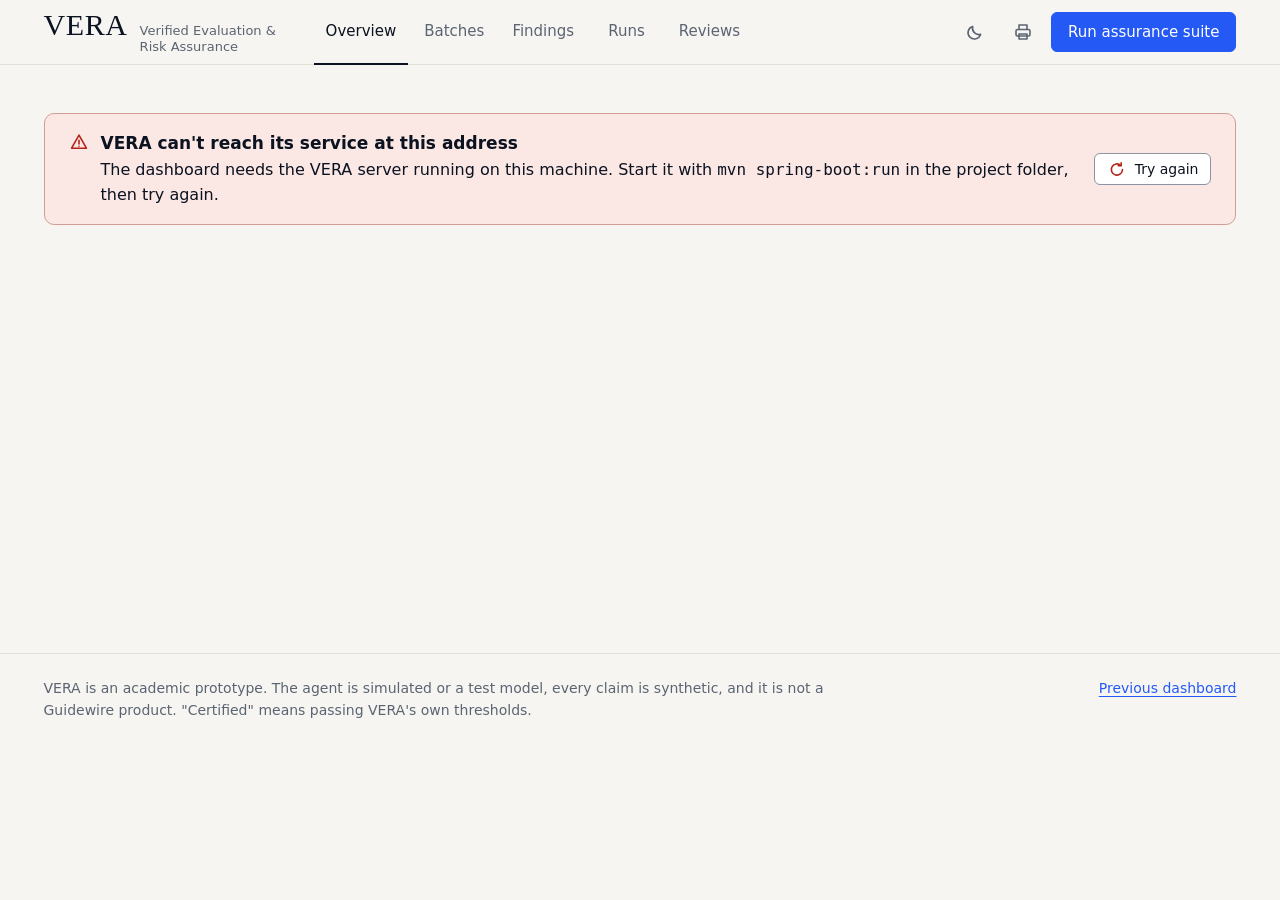
==== src/main/resources/static/dashboard.html @ 81a786cb "Redesign checkpoint (b): new dashboard shell, verdict, key figures, drift, run and error states New " ====
<!DOCTYPE html>
<html lang="en">
<head>
<meta charset="UTF-8">
<meta name="viewport" content="width=device-width, initial-scale=1">
<title>VERA dashboard: claims-agent assurance runs</title>
<meta name="description" content="Run VERA's 36 synthetic claims through the agent-under-test, read the verdict, open the evidence for every failed check, and sign off batches.">
<meta name="theme-color" content="#f6f5f1">
<link rel="icon" href="data:image/svg+xml,%3Csvg xmlns='http://www.w3.org/2000/svg' viewBox='0 0 32 32'%3E%3Crect width='32' height='32' rx='7' fill='%230b1220'/%3E%3Cpath d='M8 9l8 15 8-15' fill='none' stroke='%23f6f5f1' stroke-width='3' stroke-linecap='round' stroke-linejoin='round'/%3E%3C/svg%3E">
<link rel="preload" href="assets/fonts/geist-latin.woff2" as="font" type="font/woff2" crossorigin>
<link rel="preload" href="assets/fonts/instrument-serif-latin.woff2" as="font" type="font/woff2" crossorigin>
<link rel="stylesheet" href="assets/css/tokens.css">
<link rel="stylesheet" href="assets/css/base.css">
<link rel="stylesheet" href="assets/css/components.css">
<link rel="stylesheet" href="assets/css/dashboard.css">
<script>
  // Apply the saved theme before first paint so the page never flashes.
  try { var t = localStorage.getItem('vera-theme'); if (t === 'dark') document.documentElement.setAttribute('data-theme', 'dark'); } catch (e) {}
</script>
</head>
<body>
<a class="skip" href="#main">Skip to content</a>

<header class="shell">
  <div class="shell-in">
    <a class="wordmark" href="/" aria-label="VERA home">
      <span class="wm-word">VERA</span>
      <span class="wm-sub">Verified Evaluation &amp; Risk Assurance</span>
    </a>
    <nav class="views" aria-label="Dashboard views">
      <a href="#overview" data-view="overview">Overview</a>
      <a href="#batches" data-view="batches">Batches</a>
      <a href="#findings" data-view="findings">Findings <span class="count" data-count="findings"></span></a>
      <a href="#runs" data-view="runs">Runs <span class="count" data-count="runs"></span></a>
      <a href="#reviews" data-view="reviews">Reviews <span class="count" data-count="reviews"></span></a>
    </nav>
    <div class="shell-actions">
      <span class="agent-chip" id="agentChip" hidden></span>
      <button class="btn btn-quiet btn-icon" type="button" id="themeBtn" aria-label="Switch to dark theme" title="Switch theme"></button>
      <button class="btn btn-quiet btn-icon" type="button" id="printBtn" aria-label="Print this report" title="Print report"></button>
      <button class="btn btn-primary" type="button" id="runBtn"><span class="run-label">Run assurance suite</span></button>
    </div>
  </div>
  <div class="runbar" id="runbar" hidden><span></span></div>
</header>

<div class="banner banner-sim" id="simBanner" hidden>
  <div class="wrap"><strong>Simulated agent: pipeline test only.</strong> The scripted mock agent proves the pipeline works. It says nothing about a real language model.</div>
</div>
<div class="banner banner-fixture" id="fixtureBanner" hidden>
  <div class="wrap"><strong>Fixture data.</strong> This page is showing a saved test file, not the running service.</div>
</div>

<main id="main" class="wrap" tabindex="-1">
  <div id="notice" aria-live="polite"></div>
  <div id="view"></div>
</main>

<footer class="foot">
  <div class="wrap">
    <p>VERA is an academic prototype. The agent is simulated or a test model, every claim is synthetic, and it is not a Guidewire product. "Certified" means passing VERA's own thresholds.</p>
    <p><a href="legacy.html">Previous dashboard</a></p>
  </div>
</footer>

<div class="toast" id="toast" role="status" aria-live="polite"></div>

<script type="module" src="assets/js/dashboard.js"></script>
</body>
</html>
---- src/main/resources/static/assets/css/tokens.css ----
/* VERA design tokens: the one source for colour, type, space, radius, elevation and motion.
   Light is the default (projectors wash out dark UIs); dark is a designed theme, not an inversion. */

@font-face {
  font-family: "Geist";
  src: url("../fonts/geist-latin.woff2") format("woff2");
  font-weight: 100 900;
  font-display: swap;
}
@font-face {
  font-family: "Geist Mono";
  src: url("../fonts/geist-mono-latin.woff2") format("woff2");
  font-weight: 100 900;
  font-display: swap;
}
@font-face {
  font-family: "Instrument Serif";
  src: url("../fonts/instrument-serif-latin.woff2") format("woff2");
  font-weight: 400;
  font-display: swap;
}
/* Metric-matched fallbacks so the swap to the real faces does not shift layout. */
@font-face { font-family: "Geist Fallback"; src: local("Arial"); size-adjust: 104%; ascent-override: 91%; descent-override: 26%; line-gap-override: 0%; }
@font-face { font-family: "Geist Mono Fallback"; src: local("Consolas"); size-adjust: 109%; ascent-override: 86%; descent-override: 25%; line-gap-override: 0%; }
@font-face { font-family: "Instrument Serif Fallback"; src: local("Georgia"); size-adjust: 86%; ascent-override: 106%; descent-override: 28%; line-gap-override: 0%; }

:root {
  color-scheme: light;

  /* Neutrals */
  --ink: #0b1220;
  --canvas: #f6f5f1;
  --surface: #ffffff;
  --raised: #fbfaf7;
  --hairline: #e2e0d8;      /* table row rules only */
  --rule: #8d93a0;          /* structural rules, control borders (3:1) */
  --muted: #5b6472;
  --accent: #2459f5;        /* interactive elements and focus only */
  --accent-ink: #ffffff;
  --accent-tint: #e9eefe;
  --selection: #d6e0fd;

  /* Status: certification meaning only, always paired with an icon and a label */
  --certified: #1f6b47;  --certified-tint: #e6f2eb;
  --review: #9a5b00;     --review-tint: #fbf0dc;
  --blocked: #b42318;    --blocked-tint: #fbe7e4;
  --incomplete: #565878; --incomplete-tint: #ecebf4;
  --nodata: #6b7280;     --nodata-tint: #eef0f2;
  --error: #6b7280;

  /* Type */
  --sans: "Geist", "Geist Fallback", system-ui, "Segoe UI", Arial, sans-serif;
  --mono: "Geist Mono", "Geist Mono Fallback", ui-monospace, Consolas, monospace;
  --serif: "Instrument Serif", "Instrument Serif Fallback", Georgia, serif;
  --fs-verdict: 40px;
  --fs-numeral: 52px;
  --fs-h2: 22px;
  --fs-h3: 18px;
  --fs-body: 16px;
  --fs-data: 15px;
  --fs-small: 14px;
  --fs-label: 13px;

  /* Space: 8px unit */
  --s1: 4px; --s2: 8px; --s3: 12px; --s4: 16px; --s5: 24px; --s6: 32px; --s7: 48px; --s8: 64px; --s9: 96px;
  --gutter: 24px;
  --side: clamp(16px, 3.4vw, 64px);
  --max: 1440px;

  /* Radius */
  --r-control: 6px;
  --r-panel: 10px;

  /* Elevation: layers and hairlines, one shadow for overlays only */
  --overlay-shadow: 0 24px 48px rgb(11 18 32 / 0.18), 0 2px 6px rgb(11 18 32 / 0.08);
  --scrim: rgb(11 18 32 / 0.42);

  /* Motion */
  --t-fast: 150ms;
  --t-base: 220ms;
  --t-slow: 320ms;
  --ease-out: cubic-bezier(.2, .7, .2, 1);
  --ease-in-out: cubic-bezier(.6, 0, .3, 1);
}

:root[data-theme="dark"] {
  color-scheme: dark;
  --ink: #e7eaf0;
  --canvas: #0a0f1a;
  --surface: #111827;
  --raised: #172033;
  --hairline: #243047;
  --rule: #5d6a82;
  --muted: #97a1b2;
  --accent: #7ea2ff;
  --accent-ink: #0a0f1a;
  --accent-tint: #1a2747;
  --selection: #2a3d6e;
  --certified: #4fbf8a;  --certified-tint: #12301f;
  --review: #e3a33b;     --review-tint: #33260c;
  --blocked: #f2776a;    --blocked-tint: #3a1714;
  --incomplete: #a6a3d9; --incomplete-tint: #23233d;
  --nodata: #97a1b2;     --nodata-tint: #1c2433;
  --overlay-shadow: 0 24px 48px rgb(0 0 0 / 0.5);
  --scrim: rgb(0 0 0 / 0.55);
}

@media (max-width: 1279px) {
  :root { --fs-verdict: 32px; --fs-numeral: 42px; }
}
@media (max-width: 640px) {
  :root { --fs-verdict: 27px; --fs-numeral: 34px; --gutter: 16px; }
}
---- src/main/resources/static/assets/css/base.css ----
*, *::before, *::after { box-sizing: border-box; }
html { -webkit-text-size-adjust: 100%; text-size-adjust: 100%; }
body {
  margin: 0;
  background: var(--canvas);
  color: var(--ink);
  font: 400 var(--fs-body)/1.55 var(--sans);
  font-feature-settings: "ss01" 0;
  -webkit-font-smoothing: antialiased;
  text-rendering: optimizeLegibility;
}
h1, h2, h3, h4, p { margin: 0; }
h1, h2, h3 { text-wrap: balance; }
p { text-wrap: pretty; }
button, input, textarea, select { font: inherit; color: inherit; }
button { cursor: pointer; }
a { color: var(--accent); text-underline-offset: 3px; text-decoration-thickness: 1px; }
a:hover { text-decoration-thickness: 2px; }
::selection { background: var(--selection); color: var(--ink); }
:focus { outline: none; }
:focus-visible { outline: 2px solid var(--accent); outline-offset: 2px; border-radius: 3px; }
[hidden] { display: none !important; }
.num, table { font-variant-numeric: tabular-nums; }
.mono { font-family: var(--mono); }
.muted { color: var(--muted); }
.sr-only { position: absolute; width: 1px; height: 1px; padding: 0; margin: -1px; overflow: hidden; clip: rect(0 0 0 0); white-space: nowrap; border: 0; }

.skip {
  position: absolute; left: var(--s4); top: -60px; z-index: 100;
  background: var(--accent); color: var(--accent-ink); padding: var(--s2) var(--s4);
  border-radius: var(--r-control); text-decoration: none; font-weight: 500;
}
.skip:focus-visible { top: var(--s3); }

* { scrollbar-width: thin; scrollbar-color: var(--rule) transparent; }

@media (prefers-reduced-motion: reduce) {
  *, *::before, *::after {
    animation-duration: 0.01ms !important;
    animation-iteration-count: 1 !important;
    transition-duration: 0.01ms !important;
    scroll-behavior: auto !important;
  }
}
---- src/main/resources/static/assets/css/components.css ----
/* Shared components: buttons, chips, banners, panels, toast, skeleton, empty states. */

.wrap { width: 100%; max-width: var(--max); margin: 0 auto; padding: 0 var(--side); }
.ic { width: 20px; height: 20px; flex: none; }

/* Buttons */
.btn {
  display: inline-flex; align-items: center; justify-content: center; gap: var(--s2);
  min-height: 40px; padding: 0 var(--s4);
  border: 1px solid var(--rule); border-radius: var(--r-control);
  background: var(--surface); color: var(--ink);
  font-size: 15px; font-weight: 500; line-height: 1; white-space: nowrap; text-decoration: none;
  transition: background-color var(--t-fast) var(--ease-out), border-color var(--t-fast) var(--ease-out), color var(--t-fast) var(--ease-out), transform var(--t-fast) var(--ease-out);
}
.btn:hover { border-color: var(--ink); }
.btn:active { transform: translateY(1px); }
.btn[disabled] { cursor: not-allowed; opacity: .55; }
.btn-primary { background: var(--accent); border-color: var(--accent); color: var(--accent-ink); }
.btn-primary:hover { background: color-mix(in srgb, var(--accent) 88%, var(--ink)); border-color: color-mix(in srgb, var(--accent) 88%, var(--ink)); }
.btn-primary[aria-busy="true"] { opacity: 1; cursor: progress; background: var(--ink); border-color: var(--ink); color: var(--canvas); }
.btn-quiet { background: transparent; border-color: transparent; color: var(--muted); }
.btn-quiet:hover { color: var(--ink); background: color-mix(in srgb, var(--ink) 6%, transparent); border-color: transparent; }
.btn-icon { width: 40px; padding: 0; }
.btn-s { min-height: 32px; padding: 0 var(--s3); font-size: 14px; }
.btn-approve { color: var(--certified); border-color: color-mix(in srgb, var(--certified) 55%, var(--surface)); }
.btn-approve:hover { background: var(--certified-tint); border-color: var(--certified); }
.btn-reject { color: var(--blocked); border-color: color-mix(in srgb, var(--blocked) 55%, var(--surface)); }
.btn-reject:hover { background: var(--blocked-tint); border-color: var(--blocked); }

/* Status chip: icon + label, colour carries meaning only together with both */
.chip {
  --c: var(--nodata); --t: var(--nodata-tint);
  display: inline-flex; align-items: center; gap: 6px;
  padding: 3px 10px 3px 6px; border-radius: 999px;
  background: var(--t); color: var(--c);
  font-size: 14px; font-weight: 500; line-height: 1.35; white-space: nowrap;
  transition: background-color var(--t-base) var(--ease-out), color var(--t-base) var(--ease-out);
}
.chip .ic { width: 18px; height: 18px; }
.chip[data-s="CERTIFIED"] { --c: var(--certified); --t: var(--certified-tint); }
.chip[data-s="NEEDS_HUMAN_REVIEW"] { --c: var(--review); --t: var(--review-tint); }
.chip[data-s="BLOCKED"] { --c: var(--blocked); --t: var(--blocked-tint); }
.chip[data-s="INCOMPLETE"] { --c: var(--incomplete); --t: var(--incomplete-tint); }
.chip-l { font-size: 16px; padding: 5px 14px 5px 8px; }
.chip-l .ic { width: 20px; height: 20px; }
.chip.changed { animation: chipIn 900ms var(--ease-out); }
@keyframes chipIn {
  0% { transform: scale(.92); box-shadow: 0 0 0 0 color-mix(in srgb, var(--c) 45%, transparent); }
  40% { transform: scale(1.04); box-shadow: 0 0 0 6px color-mix(in srgb, var(--c) 0%, transparent); }
  100% { transform: scale(1); }
}

/* Banners */
.banner { border-bottom: 1px solid var(--hairline); font-size: 15px; }
.banner .wrap { padding-top: 10px; padding-bottom: 10px; }
.banner-sim { background: var(--review-tint); color: var(--ink); }
.banner-sim strong { color: var(--review); }
.banner-fixture { background: var(--incomplete-tint); }

/* Panels */
.panel { background: var(--surface); border: 1px solid var(--hairline); border-radius: var(--r-panel); }

/* Notice (errors, running) */
.notice {
  display: flex; gap: var(--s3); align-items: flex-start;
  padding: var(--s4) var(--s5); margin: var(--s5) 0 0;
  border: 1px solid var(--hairline); border-radius: var(--r-panel); background: var(--surface);
}
.notice .ic { margin-top: 2px; }
.notice h2, .notice h3 { font-size: 17px; font-weight: 600; margin-bottom: 2px; }
.notice p { color: var(--muted); }
.notice-error { border-color: color-mix(in srgb, var(--blocked) 35%, var(--hairline)); background: var(--blocked-tint); }
.notice-error .ic { color: var(--blocked); }
.notice-error p { color: var(--ink); }
.notice-run .ic { color: var(--accent); }
.notice .actions { margin-left: auto; display: flex; gap: var(--s2); align-self: center; }

/* Toast */
.toast {
  position: fixed; left: 50%; bottom: var(--s5); z-index: 80;
  transform: translate(-50%, 12px); opacity: 0; pointer-events: none;
  max-width: min(560px, calc(100vw - 32px));
  background: var(--ink); color: var(--canvas); border-radius: var(--r-control);
  padding: 12px 18px; font-size: 15px; box-shadow: var(--overlay-shadow);
  transition: opacity var(--t-base) var(--ease-out), transform var(--t-base) var(--ease-out);
}
.toast.show { opacity: 1; transform: translate(-50%, 0); }

/* Skeleton */
.sk { background: color-mix(in srgb, var(--ink) 7%, var(--canvas)); border-radius: 4px; }

/* Empty line */
.empty { padding: var(--s6) var(--s5); color: var(--muted); text-align: center; border: 1px dashed var(--rule); border-radius: var(--r-panel); }
---- src/main/resources/static/assets/css/dashboard.css ----
/* Dashboard page styles */

/* Shell */
.shell { position: sticky; top: 0; z-index: 40; background: color-mix(in srgb, var(--canvas) 92%, transparent); backdrop-filter: blur(8px); -webkit-backdrop-filter: blur(8px); border-bottom: 1px solid var(--hairline); }
.shell-in { max-width: var(--max); margin: 0 auto; padding: 0 var(--side); height: 64px; display: flex; align-items: center; gap: var(--s5); }
.wordmark { display: flex; align-items: baseline; gap: var(--s3); color: var(--ink); text-decoration: none; flex: none; }
.wm-word { font: 400 30px/1 var(--serif); letter-spacing: .02em; }
.wm-sub { font-size: 13px; color: var(--muted); max-width: 150px; line-height: 1.2; }
.views { display: flex; gap: var(--s1); align-self: stretch; }
.views a {
  display: inline-flex; align-items: center; gap: 6px; padding: 0 var(--s3);
  color: var(--muted); text-decoration: none; font-size: 15px; font-weight: 500;
  border-bottom: 2px solid transparent; margin-bottom: -1px;
  transition: color var(--t-fast) var(--ease-out), border-color var(--t-fast) var(--ease-out);
}
.views a:hover { color: var(--ink); }
.views a[aria-current="page"] { color: var(--ink); border-bottom-color: var(--ink); }
.views .count:not(:empty) { font-size: 12px; font-weight: 600; min-width: 20px; padding: 1px 6px; border-radius: 999px; background: color-mix(in srgb, var(--ink) 8%, transparent); color: var(--ink); text-align: center; font-variant-numeric: tabular-nums; }
.views .count.attn:not(:empty) { background: var(--review-tint); color: var(--review); }
.shell-actions { margin-left: auto; display: flex; align-items: center; gap: var(--s2); }
.agent-chip { font: 400 13px/1 var(--mono); color: var(--muted); padding: 7px 10px; border: 1px solid var(--hairline); border-radius: var(--r-control); white-space: nowrap; }
.runbar { height: 2px; overflow: hidden; background: color-mix(in srgb, var(--accent) 18%, transparent); }
.runbar span { display: block; height: 100%; width: 28%; background: var(--accent); animation: runbar 1.6s var(--ease-in-out) infinite; }
@keyframes runbar { from { transform: translateX(-100%); } to { transform: translateX(360%); } }
@media (prefers-reduced-motion: reduce) { .runbar span { width: 100%; animation: none; opacity: .6; } }

main { padding-bottom: var(--s8); min-height: 60vh; }
main:focus { outline: none; }

/* Verdict */
.verdict { display: grid; grid-template-columns: minmax(0, 1fr) auto; gap: var(--s5) var(--s7); align-items: end; padding: var(--s7) 0 var(--s5); }
.verdict h1 { font: 400 var(--fs-verdict)/1.12 var(--serif); letter-spacing: -.005em; max-width: 30ch; margin-top: var(--s3); }
.tally { display: flex; flex-wrap: wrap; gap: var(--s2); margin-top: var(--s4); }
.meta { display: flex; flex-wrap: wrap; gap: var(--s1) var(--s5); font-size: 14px; color: var(--muted); margin-top: var(--s4); }
.meta b { color: var(--ink); font-weight: 500; font-family: var(--mono); font-size: 13.5px; }
.verdict-side { text-align: right; font-size: 14px; color: var(--muted); padding-bottom: 4px; }

/* Key figures */
.figs { display: grid; grid-template-columns: repeat(5, minmax(0, 1fr)); border-top: 1px solid var(--ink); border-bottom: 1px solid var(--hairline); }
.fig { padding: var(--s4) var(--s5) var(--s4); border-left: 1px solid var(--hairline); min-width: 0; }
.fig:first-child { border-left: 0; padding-left: 0; }
.fig .v { font: 400 var(--fs-numeral)/1 var(--serif); font-variant-numeric: tabular-nums lining-nums; letter-spacing: -.01em; white-space: nowrap; }
.fig .v small { font-size: .55em; color: var(--muted); }
.fig .l { margin-top: var(--s2); font-size: 14px; color: var(--muted); }
.fig .h { margin-top: 2px; font-size: 13px; color: var(--muted); }
.fig.bad .v { color: var(--blocked); }
.fig.warn .v { color: var(--review); }
.fig.good .v { color: var(--certified); }

/* Drift strip */
.drift { margin-top: var(--s5); padding: var(--s4) var(--s5); border: 1px solid color-mix(in srgb, var(--blocked) 35%, var(--hairline)); border-radius: var(--r-panel); background: var(--blocked-tint); display: grid; grid-template-columns: auto minmax(0, 1fr) auto; gap: var(--s1) var(--s3); align-items: start; }
.drift > .ic { color: var(--blocked); margin-top: 2px; }
.drift h2 { font-size: 17px; font-weight: 600; }
.drift ul { margin: var(--s2) 0 0; padding: 0; list-style: none; display: grid; gap: 2px; font-size: 15px; }
.drift li { font-variant-numeric: tabular-nums; }
.drift .note { font-size: 14px; color: var(--muted); margin-top: var(--s2); }
.drift .btn { align-self: center; }

/* Section heads in views */
.sec { margin-top: var(--s7); }
.sec-h { display: flex; align-items: baseline; gap: var(--s4); margin-bottom: var(--s4); }
.sec-h h2 { font-size: var(--fs-h2); font-weight: 600; letter-spacing: -.01em; }
.sec-h p { color: var(--muted); font-size: 15px; }
.sec-h .sec-a { margin-left: auto; font-size: 15px; }

/* Start state */
.start { padding: var(--s8) 0 var(--s6); display: grid; grid-template-columns: minmax(0, 1.2fr) minmax(0, 1fr); gap: var(--s7); align-items: end; border-bottom: 1px solid var(--hairline); }
.start h1 { font: 400 clamp(36px, 3.6vw, 56px)/1.06 var(--serif); max-width: 18ch; }
.start p { color: var(--muted); max-width: 52ch; margin-top: var(--s4); font-size: 17px; }
.start .btn { margin-top: var(--s5); }
.start-facts { display: grid; grid-template-columns: repeat(2, minmax(0, 1fr)); gap: var(--s4) var(--s5); }
.start-facts div { border-top: 1px solid var(--rule); padding-top: var(--s3); }
.start-facts b { display: block; font: 400 34px/1 var(--serif); font-variant-numeric: tabular-nums; }
.start-facts span { font-size: 14px; color: var(--muted); }

/* Skeleton layout */
.sk-verdict { height: 44px; width: min(780px, 80%); margin-top: var(--s7); }
.sk-line { height: 16px; width: 360px; max-width: 70%; margin-top: var(--s4); }
.sk-figs { height: 112px; margin-top: var(--s6); }

/* Placeholder for views built in later checkpoints */
.later { margin-top: var(--s7); }

/* Footer */
.foot { border-top: 1px solid var(--hairline); padding: var(--s5) 0 var(--s7); font-size: 14px; color: var(--muted); }
.foot .wrap { display: flex; gap: var(--s5); justify-content: space-between; flex-wrap: wrap; }
.foot p { max-width: 90ch; }

/* Responsive */
@media (max-width: 1279px) {
  .wm-sub { display: none; }
  .views a { padding: 0 var(--s2); }
  .agent-chip { display: none !important; }
}
@media (max-width: 1023px) {
  .shell-in { height: auto; flex-wrap: wrap; padding-top: var(--s2); padding-bottom: 0; row-gap: 0; }
  .views { order: 3; width: 100%; overflow-x: auto; height: 44px; }
  .figs { grid-template-columns: repeat(3, minmax(0, 1fr)); }
  .fig:nth-child(4) { border-left: 0; padding-left: 0; }
  .fig:nth-child(n+4) { border-top: 1px solid var(--hairline); }
  .verdict { grid-template-columns: 1fr; }
  .verdict-side { text-align: left; }
  .start { grid-template-columns: 1fr; }
}
@media (max-width: 640px) {
  .views { gap: 0; margin: 0 calc(var(--s2) * -1); }
  .views a { padding: 0 var(--s2); font-size: 14px; }
  .views .count:not(:empty) { min-width: 18px; padding: 1px 5px; font-size: 11px; }
  .figs { grid-template-columns: repeat(2, minmax(0, 1fr)); }
  .fig, .fig:nth-child(4) { border-left: 1px solid var(--hairline); padding-left: var(--s4); }
  .fig:nth-child(odd) { border-left: 0; padding-left: 0; }
  .fig:nth-child(n+3) { border-top: 1px solid var(--hairline); }
  .drift { grid-template-columns: auto minmax(0, 1fr); }
  .drift .btn { grid-column: 2; justify-self: start; }
  #printBtn { display: none; }
}

@media print {
  .shell, .banner-fixture, .toast, .skip, .btn, .runbar { display: none !important; }
  body { background: #fff; }
}
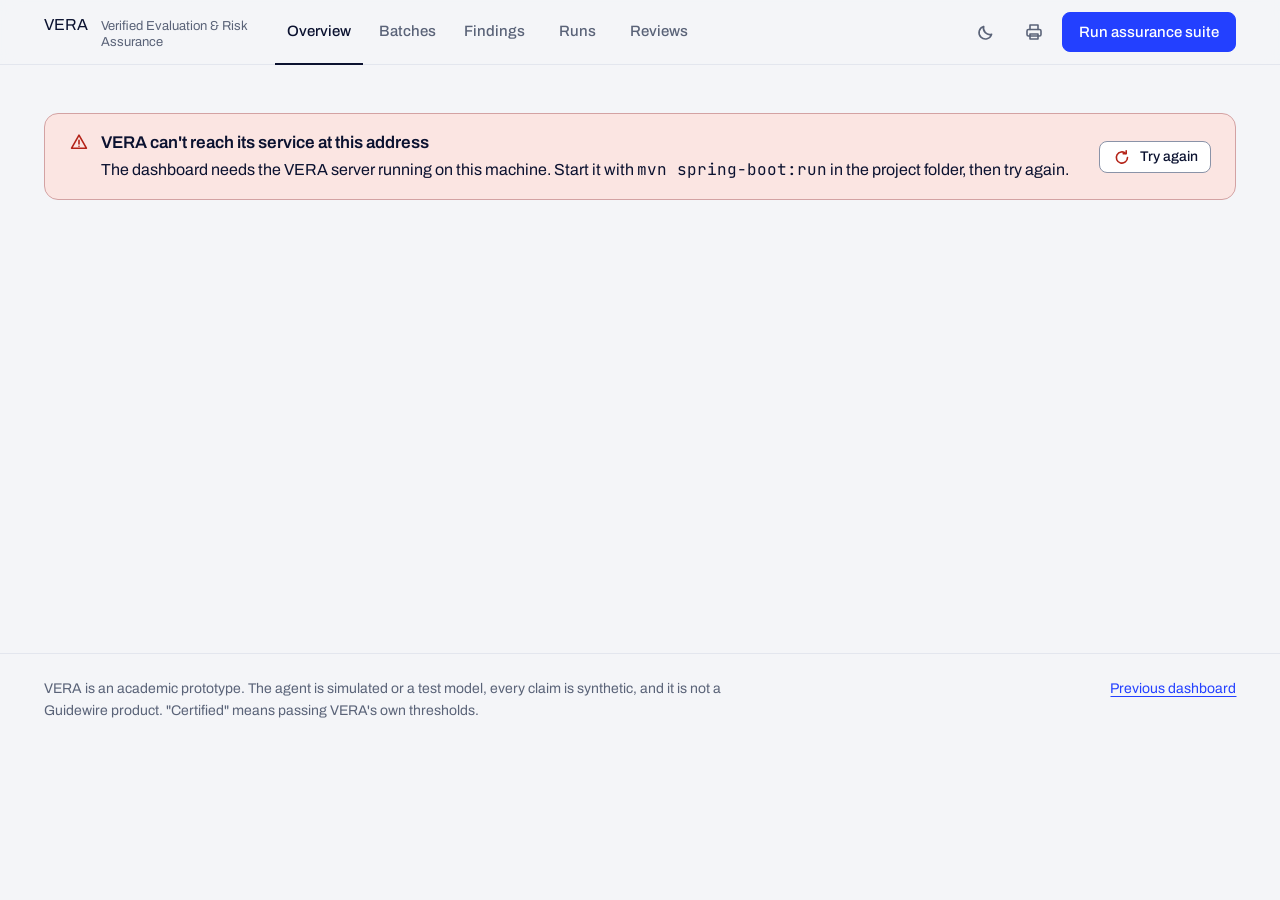
==== commit c754f857: "Design research (27 sites) and Cobalt Ledger direction; new tokens, Archivo + JetBrains Mono" ====
--- a/src/main/resources/static/dashboard.html
+++ b/src/main/resources/static/dashboard.html
@@ -1,4 +1,4 @@
-<!DOCTYPE html>
+﻿<!DOCTYPE html>
 <html lang="en">
 <head>
 <meta charset="UTF-8">
@@ -7,8 +7,8 @@
 <meta name="description" content="Run VERA's 36 synthetic claims through the agent-under-test, read the verdict, open the evidence for every failed check, and sign off batches.">
 <meta name="theme-color" content="#f6f5f1">
 <link rel="icon" href="data:image/svg+xml,%3Csvg xmlns='http://www.w3.org/2000/svg' viewBox='0 0 32 32'%3E%3Crect width='32' height='32' rx='7' fill='%230b1220'/%3E%3Cpath d='M8 9l8 15 8-15' fill='none' stroke='%23f6f5f1' stroke-width='3' stroke-linecap='round' stroke-linejoin='round'/%3E%3C/svg%3E">
-<link rel="preload" href="assets/fonts/geist-latin.woff2" as="font" type="font/woff2" crossorigin>
-<link rel="preload" href="assets/fonts/instrument-serif-latin.woff2" as="font" type="font/woff2" crossorigin>
+<link rel="preload" href="assets/fonts/archivo-var-latin.woff2" as="font" type="font/woff2" crossorigin>
+<link rel="preload" href="assets/fonts/jetbrains-mono-latin.woff2" as="font" type="font/woff2" crossorigin>
 <link rel="stylesheet" href="assets/css/tokens.css">
 <link rel="stylesheet" href="assets/css/base.css">
 <link rel="stylesheet" href="assets/css/components.css">
--- a/src/main/resources/static/assets/css/tokens.css
+++ b/src/main/resources/static/assets/css/tokens.css
@@ -1,60 +1,63 @@
-/* VERA design tokens: the one source for colour, type, space, radius, elevation and motion.
-   Light is the default (projectors wash out dark UIs); dark is a designed theme, not an inversion. */
+/* VERA design tokens: "Cobalt Ledger" (see DESIGN_DIRECTION.md). One source for colour, type,
+   space, radius, elevation and motion. Light is the default for the working dashboard (projectors
+   wash out dark UIs); dark is a designed theme. `.on-ink` and `.on-cobalt` re-scope tokens for
+   bands drawn on the brand's dark and cobalt fields. */
 
 @font-face {
-  font-family: "Geist";
-  src: url("../fonts/geist-latin.woff2") format("woff2");
+  font-family: "Archivo";
+  src: url("../fonts/archivo-var-latin.woff2") format("woff2");
   font-weight: 100 900;
+  font-stretch: 62% 125%;
   font-display: swap;
 }
 @font-face {
-  font-family: "Geist Mono";
-  src: url("../fonts/geist-mono-latin.woff2") format("woff2");
-  font-weight: 100 900;
-  font-display: swap;
-}
-@font-face {
-  font-family: "Instrument Serif";
-  src: url("../fonts/instrument-serif-latin.woff2") format("woff2");
-  font-weight: 400;
+  font-family: "JetBrains Mono";
+  src: url("../fonts/jetbrains-mono-latin.woff2") format("woff2");
+  font-weight: 100 800;
   font-display: swap;
 }
 /* Metric-matched fallbacks so the swap to the real faces does not shift layout. */
-@font-face { font-family: "Geist Fallback"; src: local("Arial"); size-adjust: 104%; ascent-override: 91%; descent-override: 26%; line-gap-override: 0%; }
-@font-face { font-family: "Geist Mono Fallback"; src: local("Consolas"); size-adjust: 109%; ascent-override: 86%; descent-override: 25%; line-gap-override: 0%; }
-@font-face { font-family: "Instrument Serif Fallback"; src: local("Georgia"); size-adjust: 86%; ascent-override: 106%; descent-override: 28%; line-gap-override: 0%; }
+@font-face { font-family: "Archivo Fallback"; src: local("Arial"); size-adjust: 101%; ascent-override: 88%; descent-override: 21%; line-gap-override: 0%; }
+@font-face { font-family: "JetBrains Mono Fallback"; src: local("Consolas"); size-adjust: 110%; ascent-override: 93%; descent-override: 24%; line-gap-override: 0%; }
 
 :root {
   color-scheme: light;
 
-  /* Neutrals */
-  --ink: #0b1220;
-  --canvas: #f6f5f1;
+  /* Brand */
+  --brand-ink: #070d24;      /* navy-black: hero, shell, verdict band */
+  --brand-ink-2: #0e1838;    /* raised on ink */
+  --cobalt: #2340ff;         /* the signature colour; white on it 6.5:1 */
+  --cobalt-deep: #1027c9;
+  --cobalt-lit: #6e7fff;     /* cobalt on ink, 5.6:1 */
+  --ice: #dce3ff;            /* lit edges, secondary text on cobalt (5.1:1) */
+
+  /* Neutrals (working surfaces) */
+  --ink: #0b1230;
+  --canvas: #f4f5f8;
   --surface: #ffffff;
-  --raised: #fbfaf7;
-  --hairline: #e2e0d8;      /* table row rules only */
-  --rule: #8d93a0;          /* structural rules, control borders (3:1) */
-  --muted: #5b6472;
-  --accent: #2459f5;        /* interactive elements and focus only */
+  --raised: #f9fafc;
+  --hairline: #e3e6ee;       /* table row rules only */
+  --rule: #8a93a8;           /* control borders, structural rules (3:1) */
+  --muted: #5a6378;          /* 5.5:1 on canvas */
+  --accent: var(--cobalt);   /* interactive elements and focus */
   --accent-ink: #ffffff;
-  --accent-tint: #e9eefe;
-  --selection: #d6e0fd;
+  --accent-tint: #e8ecff;
+  --selection: #cfd8ff;
 
-  /* Status: certification meaning only, always paired with an icon and a label */
-  --certified: #1f6b47;  --certified-tint: #e6f2eb;
-  --review: #9a5b00;     --review-tint: #fbf0dc;
-  --blocked: #b42318;    --blocked-tint: #fbe7e4;
-  --incomplete: #565878; --incomplete-tint: #ecebf4;
-  --nodata: #6b7280;     --nodata-tint: #eef0f2;
-  --error: #6b7280;
+  /* Status: certification meaning only, always with an icon and a label */
+  --certified: #1f6b47;  --certified-tint: #e3f2ea;  --certified-fill: #3aa774;
+  --review: #9a5b00;     --review-tint: #fbefd8;     --review-fill: #d9952a;
+  --blocked: #b42318;    --blocked-tint: #fbe5e2;    --blocked-fill: #d8473a;
+  --incomplete: #565878; --incomplete-tint: #ebebf3; --incomplete-fill: #8a8bb5;
+  --nodata: #6b7280;     --nodata-tint: #eef0f3;
 
   /* Type */
-  --sans: "Geist", "Geist Fallback", system-ui, "Segoe UI", Arial, sans-serif;
-  --mono: "Geist Mono", "Geist Mono Fallback", ui-monospace, Consolas, monospace;
-  --serif: "Instrument Serif", "Instrument Serif Fallback", Georgia, serif;
-  --fs-verdict: 40px;
-  --fs-numeral: 52px;
-  --fs-h2: 22px;
+  --sans: "Archivo", "Archivo Fallback", system-ui, "Segoe UI", Arial, sans-serif;
+  --mono: "JetBrains Mono", "JetBrains Mono Fallback", ui-monospace, Consolas, monospace;
+  --display-stretch: 118%;   /* expanded voice for headlines and numerals */
+  --fs-verdict: 44px;
+  --fs-numeral: 56px;
+  --fs-h2: 24px;
   --fs-h3: 18px;
   --fs-body: 16px;
   --fs-data: 15px;
@@ -62,52 +65,69 @@
   --fs-label: 13px;
 
   /* Space: 8px unit */
-  --s1: 4px; --s2: 8px; --s3: 12px; --s4: 16px; --s5: 24px; --s6: 32px; --s7: 48px; --s8: 64px; --s9: 96px;
+  --s1: 4px; --s2: 8px; --s3: 12px; --s4: 16px; --s5: 24px; --s6: 32px; --s7: 48px; --s8: 64px; --s9: 96px; --s10: 128px;
   --gutter: 24px;
   --side: clamp(16px, 3.4vw, 64px);
   --max: 1440px;
 
   /* Radius */
-  --r-control: 6px;
-  --r-panel: 10px;
+  --r-control: 8px;
+  --r-panel: 14px;
+  --r-pill: 999px;
 
-  /* Elevation: layers and hairlines, one shadow for overlays only */
-  --overlay-shadow: 0 24px 48px rgb(11 18 32 / 0.18), 0 2px 6px rgb(11 18 32 / 0.08);
-  --scrim: rgb(11 18 32 / 0.42);
+  /* Elevation: layers and hairlines; one soft shadow for floating surfaces */
+  --lift: 0 1px 2px rgb(11 18 48 / 0.06), 0 8px 24px rgb(11 18 48 / 0.06);
+  --overlay-shadow: 0 30px 60px rgb(7 13 36 / 0.28), 0 2px 8px rgb(7 13 36 / 0.12);
+  --scrim: rgb(7 13 36 / 0.5);
+
+  /* Texture: SVG grain, generated inline (no external file) */
+  --grain: url("data:image/svg+xml,%3Csvg xmlns='http://www.w3.org/2000/svg' width='160' height='160'%3E%3Cfilter id='n'%3E%3CfeTurbulence type='fractalNoise' baseFrequency='.85' numOctaves='3' stitchTiles='stitch'/%3E%3CfeColorMatrix values='0 0 0 0 1 0 0 0 0 1 0 0 0 0 1 0 0 0 .55 0'/%3E%3C/filter%3E%3Crect width='160' height='160' filter='url(%23n)'/%3E%3C/svg%3E");
 
   /* Motion */
   --t-fast: 150ms;
-  --t-base: 220ms;
-  --t-slow: 320ms;
-  --ease-out: cubic-bezier(.2, .7, .2, 1);
-  --ease-in-out: cubic-bezier(.6, 0, .3, 1);
+  --t-base: 240ms;
+  --t-slow: 420ms;
+  --ease-out: cubic-bezier(.16, 1, .3, 1);
+  --ease-in-out: cubic-bezier(.65, 0, .35, 1);
 }
 
+/* Tokens re-scoped for content drawn on the ink field (shell, verdict band, landing hero). */
+.on-ink, :root[data-theme="dark"] {
+  --ink: #eef1fb;
+  --surface: #0e1838;
+  --raised: #142046;
+  --hairline: #22305a;
+  --rule: #4a5a8a;
+  --muted: #9aa6cc;
+  --accent: #6e7fff;
+  --accent-ink: #070d24;
+  --accent-tint: #18245a;
+  --selection: #2a3d8e;
+  --certified: #4fbf8a;  --certified-tint: #10301f;  --certified-fill: #3aa774;
+  --review: #e3a33b;     --review-tint: #33260c;     --review-fill: #d9952a;
+  --blocked: #f2776a;    --blocked-tint: #3a1714;    --blocked-fill: #d8473a;
+  --incomplete: #a6a3d9; --incomplete-tint: #23233d; --incomplete-fill: #8a8bb5;
+  --nodata: #9aa6cc;     --nodata-tint: #1a2448;
+  --lift: 0 1px 0 rgb(255 255 255 / 0.04) inset;
+}
 :root[data-theme="dark"] {
   color-scheme: dark;
-  --ink: #e7eaf0;
-  --canvas: #0a0f1a;
-  --surface: #111827;
-  --raised: #172033;
-  --hairline: #243047;
-  --rule: #5d6a82;
-  --muted: #97a1b2;
-  --accent: #7ea2ff;
-  --accent-ink: #0a0f1a;
-  --accent-tint: #1a2747;
-  --selection: #2a3d6e;
-  --certified: #4fbf8a;  --certified-tint: #12301f;
-  --review: #e3a33b;     --review-tint: #33260c;
-  --blocked: #f2776a;    --blocked-tint: #3a1714;
-  --incomplete: #a6a3d9; --incomplete-tint: #23233d;
-  --nodata: #97a1b2;     --nodata-tint: #1c2433;
-  --overlay-shadow: 0 24px 48px rgb(0 0 0 / 0.5);
-  --scrim: rgb(0 0 0 / 0.55);
+  --canvas: #070d24;
+  --overlay-shadow: 0 30px 60px rgb(0 0 0 / 0.55);
+  --scrim: rgb(0 0 0 / 0.6);
+}
+.on-cobalt {
+  --ink: #ffffff;
+  --muted: #dce3ff;
+  --hairline: rgb(255 255 255 / 0.22);
+  --rule: rgb(255 255 255 / 0.5);
+  --accent: #ffffff;
+  --accent-ink: #1027c9;
 }
 
 @media (max-width: 1279px) {
-  :root { --fs-verdict: 32px; --fs-numeral: 42px; }
+  :root { --fs-verdict: 36px; --fs-numeral: 46px; }
 }
 @media (max-width: 640px) {
-  :root { --fs-verdict: 27px; --fs-numeral: 34px; --gutter: 16px; }
+  :root { --fs-verdict: 28px; --fs-numeral: 36px; --gutter: 16px; }
 }
--- a/src/main/resources/static/assets/css/dashboard.css
+++ b/src/main/resources/static/assets/css/dashboard.css
@@ -28,8 +28,8 @@
 main:focus { outline: none; }
 
 /* Verdict */
-.verdict { display: grid; grid-template-columns: minmax(0, 1fr) auto; gap: var(--s5) var(--s7); align-items: end; padding: var(--s7) 0 var(--s5); }
-.verdict h1 { font: 400 var(--fs-verdict)/1.12 var(--serif); letter-spacing: -.005em; max-width: 30ch; margin-top: var(--s3); }
+.verdict { display: grid; grid-template-columns: minmax(0, 1fr) minmax(0, 600px); gap: var(--s5) var(--s7); align-items: center; padding: var(--s6) 0 var(--s5); }
+.verdict h1 { font: 400 var(--fs-verdict)/1.12 var(--serif); letter-spacing: -.005em; max-width: 22ch; margin-top: var(--s3); }
 .tally { display: flex; flex-wrap: wrap; gap: var(--s2); margin-top: var(--s4); }
 .meta { display: flex; flex-wrap: wrap; gap: var(--s1) var(--s5); font-size: 14px; color: var(--muted); margin-top: var(--s4); }
 .meta b { color: var(--ink); font-weight: 500; font-family: var(--mono); font-size: 13.5px; }
@@ -81,14 +81,160 @@
 /* Placeholder for views built in later checkpoints */
 .later { margin-top: var(--s7); }
 
+/* ---------- Case lattice ---------- */
+.lattice { padding: var(--s4) var(--s5) var(--s3); }
+.lattice-h { display: flex; flex-wrap: wrap; align-items: baseline; justify-content: space-between; gap: 2px var(--s4); margin-bottom: var(--s3); }
+.lattice-h h2 { font-size: 16px; font-weight: 600; }
+.lattice-h .muted { font-size: 13px; }
+.lrows { display: grid; gap: 6px; }
+.lrow { display: grid; grid-template-columns: 32px minmax(0, 1fr) 62px 148px; align-items: center; gap: var(--s3); min-height: 34px; }
+.lrow-n { font: 500 14px var(--mono); color: var(--muted); text-decoration: none; }
+.lrow-n:hover { color: var(--accent); }
+.lrow-rate { text-align: right; font-size: 15px; font-weight: 500; }
+.lrow .chip { justify-self: start; }
+.lcells { display: flex; flex-wrap: wrap; gap: 4px; }
+.cell { display: block; width: 22px; height: 22px; border-radius: 4px; flex: none; }
+.c-passed { background: color-mix(in srgb, var(--certified) 62%, var(--surface)); }
+.c-failed { background: var(--blocked-tint); box-shadow: inset 0 0 0 2px var(--blocked); }
+.c-critical { background: var(--blocked); background-image: repeating-linear-gradient(135deg, transparent 0 3px, rgb(0 0 0 / .28) 3px 5px); }
+.c-error { background: repeating-linear-gradient(45deg, var(--nodata) 0 2px, transparent 2px 5px); box-shadow: inset 0 0 0 1px var(--nodata); }
+.c-unknown { box-shadow: inset 0 0 0 1.5px var(--rule); background: transparent; border-radius: 4px; outline: 1px dashed transparent; }
+a.cell { transition: transform var(--t-fast) var(--ease-out); }
+a.cell:hover { transform: scale(1.18); }
+a.cell:focus-visible { outline-offset: 2px; }
+.legend { display: flex; flex-wrap: wrap; gap: var(--s1) var(--s4); margin-top: var(--s3); padding-top: var(--s3); border-top: 1px solid var(--hairline); font-size: 13px; color: var(--muted); }
+.legend span { display: inline-flex; align-items: center; gap: 6px; }
+.legend .cell { width: 13px; height: 13px; border-radius: 3px; }
+
+/* ---------- Figure visuals ---------- */
+.fig { display: flex; flex-direction: column; }
+.fig .l { min-height: 2.6em; line-height: 1.3; }
+.ticks { display: flex; gap: 2px; margin-top: var(--s3); height: 16px; }
+.ticks i { flex: 1; max-width: 6px; background: color-mix(in srgb, var(--ink) 12%, transparent); border-radius: 1px; }
+.ticks i.on { background: var(--ink); }
+.ticks i.err { background: repeating-linear-gradient(45deg, var(--nodata) 0 2px, transparent 2px 4px); }
+.fig.warn .ticks i.on { background: var(--review); }
+.rbar { position: relative; display: block; height: 10px; border-radius: 5px; background: color-mix(in srgb, var(--ink) 9%, transparent); margin-top: var(--s3); }
+.rbar-fill { position: absolute; inset: 0 auto 0 0; border-radius: 5px; background: var(--nodata); }
+.rbar.good .rbar-fill { background: var(--certified); }
+.rbar.warn .rbar-fill { background: var(--review); }
+.rbar.bad .rbar-fill { background: var(--blocked); }
+.rbar-mark { position: absolute; top: -3px; bottom: -3px; width: 2px; margin-left: -1px; background: var(--ink); opacity: .55; }
+.rbar-scale { position: relative; display: block; height: 16px; font: 400 11px/16px var(--mono); color: var(--muted); }
+.rbar-scale span { position: absolute; transform: translateX(-50%); }
+.segs { display: flex; gap: 3px; height: 10px; margin-top: var(--s3); }
+.segs span { background: var(--blocked); border-radius: 2px; }
+.segs span:nth-child(2) { background: color-mix(in srgb, var(--blocked) 60%, var(--surface)); }
+.segs span:nth-child(3) { background: color-mix(in srgb, var(--blocked) 35%, var(--surface)); }
+.seg-l { list-style: none; margin: 6px 0 0; padding: 0; font-size: 13px; line-height: 1.45; }
+.seg-l a { color: var(--ink); text-decoration: none; }
+.seg-l a:hover { color: var(--accent); text-decoration: underline; }
+.fig-none { margin-top: var(--s3); font-size: 13px; color: var(--muted); }
+.pend { display: flex; flex-wrap: wrap; gap: 6px; margin-top: var(--s3); }
+.pend-b { font: 500 13px/1 var(--mono); padding: 6px 9px; border-radius: var(--r-control); background: var(--review-tint); color: var(--review); text-decoration: none; }
+.pend-b:hover { box-shadow: inset 0 0 0 1px var(--review); }
+
+/* ---------- Batches ---------- */
+.bhead, .brow { display: grid; grid-template-columns: 56px minmax(0, 1.25fr) minmax(220px, 1fr) minmax(180px, .8fr) 196px; column-gap: var(--s5); }
+.bhead { padding: 0 var(--s5) var(--s2); font-size: 12px; font-weight: 500; letter-spacing: .04em; color: var(--muted); border-bottom: 1px solid var(--ink); }
+.blist { display: grid; }
+.brow { padding: var(--s5); border-bottom: 1px solid var(--hairline); background: var(--surface); row-gap: var(--s3); align-items: start; transition: background-color var(--t-slow) var(--ease-out); }
+.brow:first-child { border-top-left-radius: 0; }
+.brow.focus { background: var(--accent-tint); }
+.brow.changed { animation: rowFlash 2s var(--ease-out); }
+@keyframes rowFlash { 0%, 40% { background: var(--accent-tint); } 100% { background: var(--surface); } }
+.brow-no { font: 400 40px/1 var(--serif); }
+.brow-name h3 { font-size: 18px; font-weight: 600; }
+.brow-name p { color: var(--muted); font-size: 15px; }
+.brow-name .brow-meta { font-size: 14px; margin-top: 6px; }
+.brow-rate-v { font: 400 34px/1 var(--serif); }
+.brow-rate-v.good { color: var(--certified); } .brow-rate-v.warn { color: var(--review); } .brow-rate-v.bad { color: var(--blocked); }
+.brow-status { display: grid; gap: 6px; justify-items: start; }
+.auto { font-size: 13px; color: var(--muted); }
+.decide { display: flex; gap: var(--s2); }
+.brow-detail { grid-column: 2 / -1; display: flex; flex-wrap: wrap; align-items: center; gap: var(--s3) var(--s6); }
+.dims { display: flex; flex-wrap: wrap; gap: var(--s1) var(--s5); font-size: 14px; }
+.dims b { font-weight: 500; }
+.dims .good { color: var(--certified); } .dims .warn { color: var(--review); } .dims .bad { color: var(--blocked); }
+.why { display: flex; gap: var(--s2); align-items: flex-start; width: 100%; font-size: 14px; color: var(--incomplete); }
+.lrow-rate.good { color: var(--certified); } .lrow-rate.warn { color: var(--review); } .lrow-rate.bad { color: var(--blocked); }
+
+/* ---------- Findings ---------- */
+.filters { display: flex; flex-wrap: wrap; gap: var(--s3) var(--s6); margin-bottom: var(--s3); }
+.fgroup { display: flex; flex-wrap: wrap; align-items: center; gap: 6px; }
+.fgroup-l { font-size: 13px; color: var(--muted); margin-right: 4px; }
+.fbtn { display: inline-flex; align-items: center; gap: 6px; min-height: 34px; padding: 0 12px; border: 1px solid var(--hairline); border-radius: 999px; background: var(--surface); color: var(--ink); font-size: 14px; transition: background-color var(--t-fast) var(--ease-out), border-color var(--t-fast) var(--ease-out); }
+.fbtn:hover { border-color: var(--rule); }
+.fbtn .num { color: var(--muted); font-size: 13px; }
+.fbtn[aria-pressed="true"] { background: var(--ink); border-color: var(--ink); color: var(--canvas); }
+.fbtn[aria-pressed="true"] .num { color: color-mix(in srgb, var(--canvas) 70%, transparent); }
+.fbtn .ic { width: 14px; height: 14px; }
+.fcount { font-size: 14px; color: var(--muted); margin-bottom: var(--s2); }
+.ftable { width: 100%; border-collapse: collapse; background: var(--surface); border: 1px solid var(--hairline); border-radius: var(--r-panel); overflow: hidden; font-size: var(--fs-data); }
+.ftable th { text-align: left; font-size: 12px; font-weight: 500; letter-spacing: .04em; color: var(--muted); padding: 12px 16px; border-bottom: 1px solid var(--ink); background: var(--raised); }
+.ftable td { padding: 14px 16px; border-bottom: 1px solid var(--hairline); }
+.ftable tr:last-child td { border-bottom: 0; }
+.ftable tbody tr { cursor: pointer; transition: background-color var(--t-fast) var(--ease-out); }
+.ftable tbody tr:hover { background: var(--accent-tint); }
+.ftable a.mono { font-size: 14px; font-weight: 500; }
+.sev { display: inline-block; font-size: 13px; font-weight: 500; padding: 2px 9px; border-radius: 4px; border: 1px solid var(--rule); color: var(--ink); white-space: nowrap; }
+.sev-crit { background: var(--ink); border-color: var(--ink); color: var(--canvas); }
+.sev-error { border-style: dashed; color: var(--muted); }
+
+/* ---------- Evidence drawer ---------- */
+.drawer-root { position: fixed; inset: 0; z-index: 60; }
+.scrim { position: absolute; inset: 0; background: var(--scrim); opacity: 0; transition: opacity var(--t-slow) var(--ease-out); }
+.drawer { position: absolute; top: 0; right: 0; bottom: 0; width: min(640px, 100vw); background: var(--surface); box-shadow: var(--overlay-shadow); display: flex; flex-direction: column; transform: translateX(100%); transition: transform var(--t-slow) var(--ease-out); outline: none; }
+.drawer-root.open .scrim { opacity: 1; }
+.drawer-root.open .drawer { transform: none; }
+body.drawer-open { overflow: hidden; }
+.dh { display: flex; gap: var(--s4); align-items: flex-start; justify-content: space-between; padding: var(--s5) var(--s5) var(--s4); border-bottom: 1px solid var(--hairline); }
+.dh h2 { font: 400 30px/1.15 var(--serif); margin: 6px 0 var(--s2); }
+.dh-meta { font-size: 14px; color: var(--muted); }
+.dh-meta .mono { color: var(--ink); font-weight: 500; }
+.dh-rule { display: flex; flex-wrap: wrap; gap: var(--s2) var(--s3); align-items: center; font-size: 14px; }
+.dh-rule code { font-size: 13px; color: var(--muted); }
+.db { flex: 1; overflow: auto; padding: var(--s5); display: grid; gap: var(--s5); align-content: start; }
+.db h3 { font-size: 14px; font-weight: 600; margin-bottom: var(--s2); }
+.ev-compare { display: grid; grid-template-columns: 1fr 1fr; gap: var(--s4); }
+.ev-col { border: 1px solid var(--hairline); border-radius: var(--r-panel); padding: var(--s4); min-width: 0; background: var(--raised); }
+.ev-agent { border-color: color-mix(in srgb, var(--blocked) 30%, var(--hairline)); }
+.kv { margin: 0 0 var(--s3); display: grid; gap: 6px; }
+.kv div { display: flex; justify-content: space-between; gap: var(--s3); border-bottom: 1px dashed var(--hairline); padding-bottom: 4px; }
+.kv dt { color: var(--muted); font-size: 14px; }
+.kv dd { margin: 0; font: 500 16px var(--mono); }
+.ev-big { font: 400 34px/1 var(--serif); margin-bottom: var(--s3); display: grid; gap: 4px; }
+.ev-big span { font: 400 13px var(--sans); color: var(--muted); }
+.ev-note { font-size: 13px; color: var(--muted); margin-bottom: 6px; }
+.raw { margin: 0; font: 400 14px/1.6 var(--mono); white-space: pre-wrap; overflow-wrap: anywhere; max-height: 320px; overflow: auto; color: var(--ink); }
+.raw-agent { background: var(--surface); border: 1px solid var(--hairline); border-radius: var(--r-control); padding: var(--s3); }
+.ev-input .raw { color: var(--muted); font-size: 13px; }
+.df { display: flex; align-items: center; gap: var(--s2); padding: var(--s3) var(--s5); border-top: 1px solid var(--hairline); }
+.df-pos { margin: 0 var(--s2); font-size: 14px; color: var(--muted); }
+.df [data-copy] { margin-left: auto; }
+.df a[aria-disabled="true"] { opacity: .4; pointer-events: none; }
+
 /* Footer */
 .foot { border-top: 1px solid var(--hairline); padding: var(--s5) 0 var(--s7); font-size: 14px; color: var(--muted); }
 .foot .wrap { display: flex; gap: var(--s5); justify-content: space-between; flex-wrap: wrap; }
 .foot p { max-width: 90ch; }
 
 /* Responsive */
+@media (max-height: 820px) and (min-width: 1024px) {
+  .verdict { padding-top: var(--s4); padding-bottom: var(--s4); }
+  .verdict h1 { font-size: 30px; }
+  .tally, .meta { margin-top: var(--s3); }
+  .lrow { min-height: 28px; }
+  .cell { width: 18px; height: 18px; }
+  .lattice { padding: var(--s3) var(--s4) var(--s2); }
+  .fig { padding-top: var(--s3); padding-bottom: var(--s3); }
+  .fig .v { font-size: 38px; }
+}
 @media (max-width: 1279px) {
   .wm-sub { display: none; }
+  .verdict { grid-template-columns: minmax(0, 1fr) minmax(0, 520px); gap: var(--s5); }
+  .lrow { grid-template-columns: 28px minmax(0, 1fr) 56px 136px; gap: var(--s2); }
+  .bhead, .brow { grid-template-columns: 44px minmax(0, 1.2fr) minmax(180px, 1fr) minmax(150px, .8fr) 180px; column-gap: var(--s4); }
   .views a { padding: 0 var(--s2); }
   .agent-chip { display: none !important; }
 }
@@ -101,6 +247,19 @@
   .verdict { grid-template-columns: 1fr; }
   .verdict-side { text-align: left; }
   .start { grid-template-columns: 1fr; }
+  .bhead { display: none; }
+  .brow { grid-template-columns: 44px minmax(0, 1fr) minmax(0, 1fr); border: 1px solid var(--hairline); border-radius: var(--r-panel); margin-bottom: var(--s3); }
+  .brow-name { grid-column: 2 / -1; }
+  .brow-rate { grid-column: 2; }
+  .brow-status { grid-column: 3; }
+  .brow-dec { grid-column: 2 / -1; }
+  .ftable thead { display: none; }
+  .ftable, .ftable tbody, .ftable tr, .ftable td { display: block; }
+  .ftable tr { display: grid; grid-template-columns: auto 1fr auto; gap: 2px var(--s3); padding: var(--s3) var(--s4); border-bottom: 1px solid var(--hairline); }
+  .ftable td { padding: 0; border: 0; }
+  .ftable td:nth-child(3), .ftable td:nth-child(4) { display: none; }
+  .ftable td:nth-child(5) { grid-column: 1 / -1; }
+  .ev-compare { grid-template-columns: 1fr; }
 }
 @media (max-width: 640px) {
   .views { gap: 0; margin: 0 calc(var(--s2) * -1); }
@@ -113,6 +272,16 @@
   .drift { grid-template-columns: auto minmax(0, 1fr); }
   .drift .btn { grid-column: 2; justify-self: start; }
   #printBtn { display: none; }
+  .lattice { padding: var(--s3); }
+  .lrow { grid-template-columns: 26px minmax(0, 1fr) auto; row-gap: 4px; }
+  .lrow .chip { grid-column: 2 / -1; }
+  .cell { width: 18px; height: 18px; }
+  .brow { grid-template-columns: 1fr 1fr; padding: var(--s4); }
+  .brow-no { display: none; }
+  .brow-name, .brow-dec, .brow-detail { grid-column: 1 / -1; }
+  .brow-rate { grid-column: 1; } .brow-status { grid-column: 2; }
+  .decide .btn { flex: 1; min-height: 44px; }
+  .dh h2 { font-size: 26px; }
 }
 
 @media print {
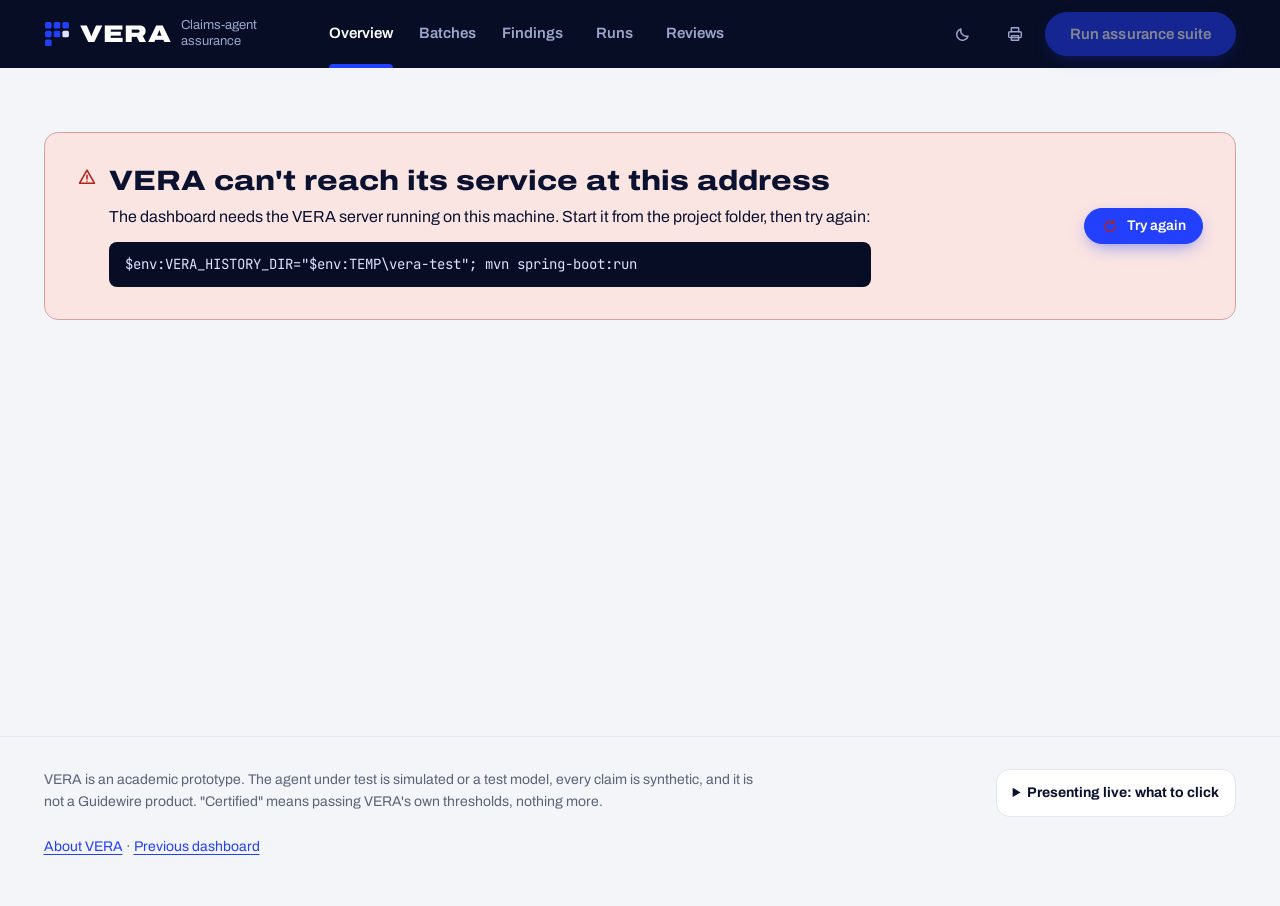
==== commit 1e3e3cda: "Checkpoint (d): dashboard in Cobalt Ledger look; review flow, Runs, Reviews, fixtures, print - Ink s" ====
--- a/src/main/resources/static/dashboard.html
+++ b/src/main/resources/static/dashboard.html
@@ -5,14 +5,15 @@
 <meta name="viewport" content="width=device-width, initial-scale=1">
 <title>VERA dashboard: claims-agent assurance runs</title>
 <meta name="description" content="Run VERA's 36 synthetic claims through the agent-under-test, read the verdict, open the evidence for every failed check, and sign off batches.">
-<meta name="theme-color" content="#f6f5f1">
-<link rel="icon" href="data:image/svg+xml,%3Csvg xmlns='http://www.w3.org/2000/svg' viewBox='0 0 32 32'%3E%3Crect width='32' height='32' rx='7' fill='%230b1220'/%3E%3Cpath d='M8 9l8 15 8-15' fill='none' stroke='%23f6f5f1' stroke-width='3' stroke-linecap='round' stroke-linejoin='round'/%3E%3C/svg%3E">
+<meta name="theme-color" content="#070d24">
+<link rel="icon" href="data:image/svg+xml,%3Csvg xmlns='http://www.w3.org/2000/svg' viewBox='0 0 32 32'%3E%3Crect width='32' height='32' rx='8' fill='%23070d24'/%3E%3Cg fill='%232340ff'%3E%3Crect x='6' y='6' width='6' height='6' rx='1.5'/%3E%3Crect x='13' y='6' width='6' height='6' rx='1.5'/%3E%3Crect x='20' y='6' width='6' height='6' rx='1.5'/%3E%3Crect x='6' y='13' width='6' height='6' rx='1.5'/%3E%3Crect x='13' y='13' width='6' height='6' rx='1.5'/%3E%3Crect x='6' y='20' width='6' height='6' rx='1.5'/%3E%3C/g%3E%3Crect x='20' y='13' width='6' height='6' rx='1.5' fill='%23dce3ff'/%3E%3C/svg%3E">
 <link rel="preload" href="assets/fonts/archivo-var-latin.woff2" as="font" type="font/woff2" crossorigin>
 <link rel="preload" href="assets/fonts/jetbrains-mono-latin.woff2" as="font" type="font/woff2" crossorigin>
 <link rel="stylesheet" href="assets/css/tokens.css">
 <link rel="stylesheet" href="assets/css/base.css">
 <link rel="stylesheet" href="assets/css/components.css">
 <link rel="stylesheet" href="assets/css/dashboard.css">
+<link rel="stylesheet" href="assets/css/print.css" media="print">
 <script>
   // Apply the saved theme before first paint so the page never flashes.
   try { var t = localStorage.getItem('vera-theme'); if (t === 'dark') document.documentElement.setAttribute('data-theme', 'dark'); } catch (e) {}
@@ -21,23 +22,24 @@
 <body>
 <a class="skip" href="#main">Skip to content</a>
 
-<header class="shell">
+<header class="shell on-ink">
   <div class="shell-in">
-    <a class="wordmark" href="/" aria-label="VERA home">
+    <a class="wordmark" href="landing.html" aria-label="VERA, about the product">
+      <svg class="wm-mark" viewBox="0 0 24 24" aria-hidden="true"><g fill="currentColor"><rect x="1" y="1" width="6" height="6" rx="1.4"/><rect x="9" y="1" width="6" height="6" rx="1.4"/><rect x="17" y="1" width="6" height="6" rx="1.4"/><rect x="1" y="9" width="6" height="6" rx="1.4"/><rect x="9" y="9" width="6" height="6" rx="1.4"/><rect x="1" y="17" width="6" height="6" rx="1.4"/></g><rect x="17" y="9" width="6" height="6" rx="1.4" class="wm-hot"/></svg>
       <span class="wm-word">VERA</span>
-      <span class="wm-sub">Verified Evaluation &amp; Risk Assurance</span>
+      <span class="wm-sub">Claims-agent assurance</span>
     </a>
     <nav class="views" aria-label="Dashboard views">
       <a href="#overview" data-view="overview">Overview</a>
       <a href="#batches" data-view="batches">Batches</a>
-      <a href="#findings" data-view="findings">Findings <span class="count" data-count="findings"></span></a>
-      <a href="#runs" data-view="runs">Runs <span class="count" data-count="runs"></span></a>
-      <a href="#reviews" data-view="reviews">Reviews <span class="count" data-count="reviews"></span></a>
+      <a href="#findings" data-view="findings">Findings<span class="count" data-count="findings"></span></a>
+      <a href="#runs" data-view="runs">Runs<span class="count" data-count="runs"></span></a>
+      <a href="#reviews" data-view="reviews">Reviews<span class="count" data-count="reviews"></span></a>
     </nav>
     <div class="shell-actions">
       <span class="agent-chip" id="agentChip" hidden></span>
       <button class="btn btn-quiet btn-icon" type="button" id="themeBtn" aria-label="Switch to dark theme" title="Switch theme"></button>
-      <button class="btn btn-quiet btn-icon" type="button" id="printBtn" aria-label="Print this report" title="Print report"></button>
+      <button class="btn btn-quiet btn-icon" type="button" id="printBtn" aria-label="Print a one-page summary" title="Print a one-page summary"></button>
       <button class="btn btn-primary" type="button" id="runBtn"><span class="run-label">Run assurance suite</span></button>
     </div>
   </div>
@@ -48,18 +50,27 @@
   <div class="wrap"><strong>Simulated agent: pipeline test only.</strong> The scripted mock agent proves the pipeline works. It says nothing about a real language model.</div>
 </div>
 <div class="banner banner-fixture" id="fixtureBanner" hidden>
-  <div class="wrap"><strong>Fixture data.</strong> This page is showing a saved test file, not the running service.</div>
+  <div class="wrap"><strong>Fixture data.</strong> This page is showing a saved test file, not the running service. Reviews and runs are disabled.</div>
 </div>
 
-<main id="main" class="wrap" tabindex="-1">
-  <div id="notice" aria-live="polite"></div>
+<main id="main" tabindex="-1">
   <div id="view"></div>
 </main>
 
 <footer class="foot">
-  <div class="wrap">
-    <p>VERA is an academic prototype. The agent is simulated or a test model, every claim is synthetic, and it is not a Guidewire product. "Certified" means passing VERA's own thresholds.</p>
-    <p><a href="legacy.html">Previous dashboard</a></p>
+  <div class="wrap foot-in">
+    <p>VERA is an academic prototype. The agent under test is simulated or a test model, every claim is synthetic, and it is not a Guidewire product. "Certified" means passing VERA's own thresholds, nothing more.</p>
+    <details class="demo-notes">
+      <summary>Presenting live: what to click</summary>
+      <ol>
+        <li>Start on <b>Overview</b>. Read the sentence, then point at the case lattice: one square per claim.</li>
+        <li>Click <b>Run assurance suite</b>. With the mock agent it finishes in seconds; a live model takes 4 to 5 minutes.</li>
+        <li>Click a dark red square. The evidence drawer shows the rule, the values compared and the agent's raw words. Use <b>Next</b> to walk the findings.</li>
+        <li>Open <b>Batches</b> and <b>Approve</b> or <b>Reject</b> a waiting batch. Type your name; the chip changes and the decision appears in <b>Reviews</b>.</li>
+        <li>Open <b>Runs</b> to show the run-over-run chart and the drift alerts.</li>
+      </ol>
+    </details>
+    <p class="foot-links"><a href="landing.html">About VERA</a> · <a href="legacy.html">Previous dashboard</a></p>
   </div>
 </footer>
 
--- a/src/main/resources/static/assets/css/tokens.css
+++ b/src/main/resources/static/assets/css/tokens.css
@@ -81,7 +81,7 @@
   --scrim: rgb(7 13 36 / 0.5);
 
   /* Texture: SVG grain, generated inline (no external file) */
-  --grain: url("data:image/svg+xml,%3Csvg xmlns='http://www.w3.org/2000/svg' width='160' height='160'%3E%3Cfilter id='n'%3E%3CfeTurbulence type='fractalNoise' baseFrequency='.85' numOctaves='3' stitchTiles='stitch'/%3E%3CfeColorMatrix values='0 0 0 0 1 0 0 0 0 1 0 0 0 0 1 0 0 0 .55 0'/%3E%3C/filter%3E%3Crect width='160' height='160' filter='url(%23n)'/%3E%3C/svg%3E");
+  --grain: url("data:image/svg+xml,%3Csvg xmlns='http://www.w3.org/2000/svg' width='160' height='160'%3E%3Cfilter id='n'%3E%3CfeTurbulence type='fractalNoise' baseFrequency='.85' numOctaves='3' stitchTiles='stitch'/%3E%3CfeColorMatrix values='0 0 0 0 1 0 0 0 0 1 0 0 0 0 1 0 0 0 .07 0'/%3E%3C/filter%3E%3Crect width='160' height='160' filter='url(%23n)'/%3E%3C/svg%3E");
 
   /* Motion */
   --t-fast: 150ms;
--- a/src/main/resources/static/assets/css/components.css
+++ b/src/main/resources/static/assets/css/components.css
@@ -1,39 +1,46 @@
-/* Shared components: buttons, chips, banners, panels, toast, skeleton, empty states. */
+/* Shared components (dashboard and landing): buttons, chips, banners, panels, toast, skeleton,
+   dialog, fields, empty states. "Cobalt Ledger": thick rounded rules, saturated cobalt actions. */
 
 .wrap { width: 100%; max-width: var(--max); margin: 0 auto; padding: 0 var(--side); }
 .ic { width: 20px; height: 20px; flex: none; }
+.num { font-variant-numeric: tabular-nums; }
+.strong { font-weight: 700; }
+.small { font-size: 14px; }
 
-/* Buttons */
+/* Buttons: step up on hover, press on click */
 .btn {
   display: inline-flex; align-items: center; justify-content: center; gap: var(--s2);
-  min-height: 40px; padding: 0 var(--s4);
-  border: 1px solid var(--rule); border-radius: var(--r-control);
+  min-height: 44px; padding: 0 var(--s5);
+  border: 1.5px solid var(--rule); border-radius: var(--r-pill);
   background: var(--surface); color: var(--ink);
-  font-size: 15px; font-weight: 500; line-height: 1; white-space: nowrap; text-decoration: none;
-  transition: background-color var(--t-fast) var(--ease-out), border-color var(--t-fast) var(--ease-out), color var(--t-fast) var(--ease-out), transform var(--t-fast) var(--ease-out);
+  font: 600 15px/1 var(--sans); white-space: nowrap; text-decoration: none; letter-spacing: .005em;
+  transition: background-color var(--t-fast) var(--ease-out), border-color var(--t-fast) var(--ease-out), color var(--t-fast) var(--ease-out), transform var(--t-fast) var(--ease-out), box-shadow var(--t-fast) var(--ease-out);
 }
-.btn:hover { border-color: var(--ink); }
+.btn:hover { border-color: var(--ink); transform: translateY(-1px); }
 .btn:active { transform: translateY(1px); }
-.btn[disabled] { cursor: not-allowed; opacity: .55; }
-.btn-primary { background: var(--accent); border-color: var(--accent); color: var(--accent-ink); }
-.btn-primary:hover { background: color-mix(in srgb, var(--accent) 88%, var(--ink)); border-color: color-mix(in srgb, var(--accent) 88%, var(--ink)); }
-.btn-primary[aria-busy="true"] { opacity: 1; cursor: progress; background: var(--ink); border-color: var(--ink); color: var(--canvas); }
+.btn[disabled], .btn[aria-disabled="true"] { cursor: not-allowed; opacity: .5; transform: none; }
+.btn .ic { width: 18px; height: 18px; }
+.btn-primary { background: var(--cobalt); border-color: var(--cobalt); color: #fff; box-shadow: 0 6px 18px -6px rgb(35 64 255 / .65); }
+.btn-primary:hover { background: var(--cobalt-deep); border-color: var(--cobalt-deep); box-shadow: 0 10px 24px -8px rgb(35 64 255 / .75); }
+.btn-primary[aria-busy="true"] { opacity: 1; cursor: progress; background: var(--brand-ink-2); border-color: var(--cobalt); color: #fff; box-shadow: none; }
+.on-cobalt .btn-primary { background: #fff; border-color: #fff; color: var(--cobalt-deep); box-shadow: 0 10px 30px -10px rgb(7 13 36 / .6); }
 .btn-quiet { background: transparent; border-color: transparent; color: var(--muted); }
-.btn-quiet:hover { color: var(--ink); background: color-mix(in srgb, var(--ink) 6%, transparent); border-color: transparent; }
-.btn-icon { width: 40px; padding: 0; }
-.btn-s { min-height: 32px; padding: 0 var(--s3); font-size: 14px; }
-.btn-approve { color: var(--certified); border-color: color-mix(in srgb, var(--certified) 55%, var(--surface)); }
+.btn-quiet:hover { color: var(--ink); background: color-mix(in srgb, var(--ink) 8%, transparent); border-color: transparent; }
+.btn-icon { width: 44px; padding: 0; }
+.btn-s { min-height: 36px; padding: 0 var(--s4); font-size: 14px; }
+.btn-l { min-height: 56px; padding: 0 var(--s6); font-size: 17px; }
+.btn-approve { color: var(--certified); border-color: color-mix(in srgb, var(--certified) 50%, var(--surface)); background: var(--surface); }
 .btn-approve:hover { background: var(--certified-tint); border-color: var(--certified); }
-.btn-reject { color: var(--blocked); border-color: color-mix(in srgb, var(--blocked) 55%, var(--surface)); }
+.btn-reject { color: var(--blocked); border-color: color-mix(in srgb, var(--blocked) 50%, var(--surface)); background: var(--surface); }
 .btn-reject:hover { background: var(--blocked-tint); border-color: var(--blocked); }
 
-/* Status chip: icon + label, colour carries meaning only together with both */
+/* Status chip: icon + label; colour carries meaning only together with both */
 .chip {
   --c: var(--nodata); --t: var(--nodata-tint);
   display: inline-flex; align-items: center; gap: 6px;
-  padding: 3px 10px 3px 6px; border-radius: 999px;
-  background: var(--t); color: var(--c);
-  font-size: 14px; font-weight: 500; line-height: 1.35; white-space: nowrap;
+  padding: 4px 11px 4px 7px; border-radius: var(--r-pill);
+  background: var(--t); color: var(--c); box-shadow: inset 0 0 0 1px color-mix(in srgb, var(--c) 28%, transparent);
+  font: 600 14px/1.3 var(--sans); white-space: nowrap;
   transition: background-color var(--t-base) var(--ease-out), color var(--t-base) var(--ease-out);
 }
 .chip .ic { width: 18px; height: 18px; }
@@ -41,53 +48,98 @@
 .chip[data-s="NEEDS_HUMAN_REVIEW"] { --c: var(--review); --t: var(--review-tint); }
 .chip[data-s="BLOCKED"] { --c: var(--blocked); --t: var(--blocked-tint); }
 .chip[data-s="INCOMPLETE"] { --c: var(--incomplete); --t: var(--incomplete-tint); }
-.chip-l { font-size: 16px; padding: 5px 14px 5px 8px; }
+.chip-l { font-size: 16px; padding: 6px 15px 6px 9px; }
 .chip-l .ic { width: 20px; height: 20px; }
-.chip.changed { animation: chipIn 900ms var(--ease-out); }
+.chip.changed { animation: chipIn 1100ms var(--ease-out); }
 @keyframes chipIn {
-  0% { transform: scale(.92); box-shadow: 0 0 0 0 color-mix(in srgb, var(--c) 45%, transparent); }
-  40% { transform: scale(1.04); box-shadow: 0 0 0 6px color-mix(in srgb, var(--c) 0%, transparent); }
+  0% { transform: scale(.85); box-shadow: 0 0 0 0 color-mix(in srgb, var(--c) 55%, transparent); }
+  35% { transform: scale(1.08); box-shadow: 0 0 0 10px color-mix(in srgb, var(--c) 0%, transparent); }
   100% { transform: scale(1); }
 }
 
 /* Banners */
-.banner { border-bottom: 1px solid var(--hairline); font-size: 15px; }
+.banner { font-size: 15px; }
 .banner .wrap { padding-top: 10px; padding-bottom: 10px; }
-.banner-sim { background: var(--review-tint); color: var(--ink); }
-.banner-sim strong { color: var(--review); }
-.banner-fixture { background: var(--incomplete-tint); }
+.banner-sim { background: var(--cobalt); color: #fff; }
+.banner-sim strong { font-weight: 700; }
+.banner-fixture { background: var(--incomplete-tint); color: var(--ink); border-bottom: 1px solid var(--hairline); }
 
 /* Panels */
 .panel { background: var(--surface); border: 1px solid var(--hairline); border-radius: var(--r-panel); }
 
-/* Notice (errors, running) */
+/* Notices */
 .notice {
   display: flex; gap: var(--s3); align-items: flex-start;
   padding: var(--s4) var(--s5); margin: var(--s5) 0 0;
   border: 1px solid var(--hairline); border-radius: var(--r-panel); background: var(--surface);
 }
-.notice .ic { margin-top: 2px; }
-.notice h2, .notice h3 { font-size: 17px; font-weight: 600; margin-bottom: 2px; }
+.notice .ic { margin-top: 2px; color: var(--cobalt); }
+.notice h2, .notice h3 { font-size: 17px; font-weight: 700; margin-bottom: 2px; }
 .notice p { color: var(--muted); }
 .notice-error { border-color: color-mix(in srgb, var(--blocked) 35%, var(--hairline)); background: var(--blocked-tint); }
 .notice-error .ic { color: var(--blocked); }
 .notice-error p { color: var(--ink); }
-.notice-run .ic { color: var(--accent); }
+.notice.big { margin-top: var(--s8); padding: var(--s6); }
+.notice.big h2 { font: 800 28px/1.15 var(--sans); font-stretch: var(--display-stretch); margin-bottom: var(--s2); }
 .notice .actions { margin-left: auto; display: flex; gap: var(--s2); align-self: center; }
+.cmd { margin: var(--s3) 0 0; padding: var(--s3) var(--s4); background: var(--brand-ink); color: #dce3ff; border-radius: var(--r-control); font: 14px/1.5 var(--mono); white-space: pre-wrap; overflow-wrap: anywhere; }
 
 /* Toast */
 .toast {
   position: fixed; left: 50%; bottom: var(--s5); z-index: 80;
-  transform: translate(-50%, 12px); opacity: 0; pointer-events: none;
-  max-width: min(560px, calc(100vw - 32px));
-  background: var(--ink); color: var(--canvas); border-radius: var(--r-control);
-  padding: 12px 18px; font-size: 15px; box-shadow: var(--overlay-shadow);
+  transform: translate(-50%, 16px); opacity: 0; pointer-events: none;
+  max-width: min(620px, calc(100vw - 32px));
+  background: var(--brand-ink); color: #fff; border-radius: var(--r-panel);
+  padding: 14px 20px; font-size: 15px; box-shadow: var(--overlay-shadow);
+  border-left: 0; outline: 1px solid rgb(255 255 255 / .08);
   transition: opacity var(--t-base) var(--ease-out), transform var(--t-base) var(--ease-out);
 }
 .toast.show { opacity: 1; transform: translate(-50%, 0); }
 
 /* Skeleton */
-.sk { background: color-mix(in srgb, var(--ink) 7%, var(--canvas)); border-radius: 4px; }
+.sk { background: color-mix(in srgb, var(--ink) 9%, transparent); border-radius: 8px; }
 
-/* Empty line */
-.empty { padding: var(--s6) var(--s5); color: var(--muted); text-align: center; border: 1px dashed var(--rule); border-radius: var(--r-panel); }
+/* Empty */
+.empty { padding: var(--s7) var(--s5); color: var(--muted); text-align: center; border: 1.5px dashed var(--rule); border-radius: var(--r-panel); background: var(--surface); }
+
+/* Severity tag (not a status) */
+.sev { display: inline-block; font: 600 13px/1.4 var(--sans); padding: 2px 10px; border-radius: 6px; border: 1.5px solid var(--rule); color: var(--ink); white-space: nowrap; }
+.sev-crit { background: var(--ink); border-color: var(--ink); color: var(--canvas); }
+.sev-error { border-style: dashed; color: var(--muted); }
+
+/* Dialog */
+.rdlg { border: 0; padding: 0; border-radius: 18px; width: min(520px, calc(100vw - 32px)); background: var(--surface); color: var(--ink); box-shadow: var(--overlay-shadow); }
+.rdlg::backdrop { background: var(--scrim); backdrop-filter: blur(4px); }
+.rdlg[open] { animation: dlgIn var(--t-slow) var(--ease-out); }
+@keyframes dlgIn { from { opacity: 0; transform: translateY(12px) scale(.98); } }
+.rdlg-f { display: grid; gap: var(--s4); padding: var(--s6); }
+.rdlg header { display: flex; align-items: flex-start; gap: var(--s3); justify-content: space-between; }
+.rdlg h2 { font: 800 24px/1.15 var(--sans); font-stretch: 112%; }
+.rdlg[data-kind="approve"] h2 { color: var(--certified); }
+.rdlg[data-kind="reject"] h2 { color: var(--blocked); }
+.rdlg-effect { color: var(--muted); }
+.rdlg-effect b { color: var(--ink); }
+.rdlg footer { display: flex; justify-content: flex-end; gap: var(--s2); margin-top: var(--s2); }
+.rdlg[data-kind="reject"] [data-ok] { background: var(--blocked); border-color: var(--blocked); box-shadow: none; }
+.rdlg[data-kind="approve"] [data-ok] { background: var(--certified); border-color: var(--certified); box-shadow: none; }
+.rdlg-err { display: flex; gap: var(--s2); padding: var(--s3) var(--s4); border-radius: var(--r-control); background: var(--blocked-tint); color: var(--ink); font-size: 15px; }
+.rdlg-err .ic { color: var(--blocked); }
+.field { display: grid; gap: 6px; font-size: 14px; font-weight: 600; }
+.field b { color: var(--blocked); }
+.field i { font-style: normal; font-weight: 400; color: var(--muted); }
+.field input, .field textarea { font: 400 16px/1.4 var(--sans); padding: 11px 13px; border: 1.5px solid var(--rule); border-radius: var(--r-control); background: var(--canvas); color: var(--ink); resize: vertical; }
+.field input:focus-visible, .field textarea:focus-visible { outline: 2px solid var(--accent); outline-offset: 1px; border-color: var(--accent); }
+.field input[aria-invalid="true"] { border-color: var(--blocked); }
+.field-err { color: var(--blocked); font-weight: 500; }
+
+/* Tables (shared) */
+.tscroll { overflow-x: auto; border-radius: var(--r-panel); }
+.dtable { width: 100%; border-collapse: separate; border-spacing: 0; background: var(--surface); border: 1px solid var(--hairline); border-radius: var(--r-panel); font-size: var(--fs-data); }
+.dtable th, .dtable td { text-align: left; padding: 13px 16px; border-bottom: 1px solid var(--hairline); vertical-align: middle; }
+.dtable thead th { font: 600 12px/1.3 var(--sans); letter-spacing: .06em; text-transform: uppercase; color: var(--muted); background: var(--raised); white-space: nowrap; }
+.dtable thead th:first-child { border-top-left-radius: var(--r-panel); }
+.dtable thead th:last-child { border-top-right-radius: var(--r-panel); }
+.dtable tbody tr:last-child > * { border-bottom: 0; }
+.dtable tbody th { font-weight: 600; }
+.dtable tr[data-href] { cursor: pointer; transition: background-color var(--t-fast) var(--ease-out); }
+.dtable tr[data-href]:hover { background: var(--accent-tint); }
--- a/src/main/resources/static/assets/css/dashboard.css
+++ b/src/main/resources/static/assets/css/dashboard.css
@@ -1,258 +1,376 @@
-/* Dashboard page styles */
-
-/* Shell */
-.shell { position: sticky; top: 0; z-index: 40; background: color-mix(in srgb, var(--canvas) 92%, transparent); backdrop-filter: blur(8px); -webkit-backdrop-filter: blur(8px); border-bottom: 1px solid var(--hairline); }
-.shell-in { max-width: var(--max); margin: 0 auto; padding: 0 var(--side); height: 64px; display: flex; align-items: center; gap: var(--s5); }
-.wordmark { display: flex; align-items: baseline; gap: var(--s3); color: var(--ink); text-decoration: none; flex: none; }
-.wm-word { font: 400 30px/1 var(--serif); letter-spacing: .02em; }
-.wm-sub { font-size: 13px; color: var(--muted); max-width: 150px; line-height: 1.2; }
-.views { display: flex; gap: var(--s1); align-self: stretch; }
+/* Dashboard page styles: "Cobalt Ledger". Ink shell and bands, light working canvas. */
+
+body { background: var(--canvas); }
+
+/* ---------- Shell ---------- */
+.shell { position: sticky; top: 0; z-index: 40; background: var(--brand-ink); color: var(--ink); box-shadow: 0 1px 0 rgb(255 255 255 / .06); }
+.shell-in { max-width: var(--max); margin: 0 auto; padding: 0 var(--side); height: 68px; display: flex; align-items: center; gap: var(--s5); }
+.wordmark { display: flex; align-items: center; gap: 10px; color: #fff; text-decoration: none; flex: none; }
+.wm-mark { width: 26px; height: 26px; color: var(--cobalt); }
+.wm-mark .wm-hot { fill: var(--ice); }
+.wordmark:hover .wm-mark .wm-hot { fill: #fff; }
+.wm-word { font: 900 24px/1 var(--sans); font-stretch: 125%; letter-spacing: .02em; }
+.wm-sub { font-size: 13px; color: var(--muted); line-height: 1.2; max-width: 120px; }
+.views { display: flex; gap: 2px; align-self: stretch; }
 .views a {
-  display: inline-flex; align-items: center; gap: 6px; padding: 0 var(--s3);
-  color: var(--muted); text-decoration: none; font-size: 15px; font-weight: 500;
-  border-bottom: 2px solid transparent; margin-bottom: -1px;
-  transition: color var(--t-fast) var(--ease-out), border-color var(--t-fast) var(--ease-out);
-}
-.views a:hover { color: var(--ink); }
-.views a[aria-current="page"] { color: var(--ink); border-bottom-color: var(--ink); }
-.views .count:not(:empty) { font-size: 12px; font-weight: 600; min-width: 20px; padding: 1px 6px; border-radius: 999px; background: color-mix(in srgb, var(--ink) 8%, transparent); color: var(--ink); text-align: center; font-variant-numeric: tabular-nums; }
-.views .count.attn:not(:empty) { background: var(--review-tint); color: var(--review); }
+  position: relative; display: inline-flex; align-items: center; gap: 7px; padding: 0 var(--s3);
+  color: var(--muted); text-decoration: none; font-size: 15px; font-weight: 600;
+  transition: color var(--t-fast) var(--ease-out);
+}
+.views a::after { content: ""; position: absolute; left: var(--s3); right: var(--s3); bottom: 0; height: 4px; border-radius: 4px 4px 0 0; background: var(--cobalt); transform: scaleY(0); transform-origin: bottom; transition: transform var(--t-base) var(--ease-out); }
+.views a:hover { color: #fff; }
+.views a[aria-current="page"] { color: #fff; }
+.views a[aria-current="page"]::after { transform: scaleY(1); }
+.views .count:not(:empty) { font: 700 12px/1 var(--sans); min-width: 22px; padding: 4px 6px; border-radius: var(--r-pill); background: rgb(255 255 255 / .12); color: #fff; text-align: center; font-variant-numeric: tabular-nums; }
+.views .count.attn:not(:empty) { background: var(--review-fill); color: var(--brand-ink); }
 .shell-actions { margin-left: auto; display: flex; align-items: center; gap: var(--s2); }
-.agent-chip { font: 400 13px/1 var(--mono); color: var(--muted); padding: 7px 10px; border: 1px solid var(--hairline); border-radius: var(--r-control); white-space: nowrap; }
-.runbar { height: 2px; overflow: hidden; background: color-mix(in srgb, var(--accent) 18%, transparent); }
-.runbar span { display: block; height: 100%; width: 28%; background: var(--accent); animation: runbar 1.6s var(--ease-in-out) infinite; }
-@keyframes runbar { from { transform: translateX(-100%); } to { transform: translateX(360%); } }
-@media (prefers-reduced-motion: reduce) { .runbar span { width: 100%; animation: none; opacity: .6; } }
+.shell .btn-quiet { color: var(--muted); }
+.shell .btn-quiet:hover { color: #fff; background: rgb(255 255 255 / .08); }
+.agent-chip { font: 500 13px/1 var(--mono); color: var(--ice); padding: 9px 12px; border: 1px solid var(--hairline); border-radius: var(--r-pill); white-space: nowrap; }
+.runbar { height: 3px; overflow: hidden; background: rgb(35 64 255 / .25); }
+.runbar span { display: block; height: 100%; width: 30%; background: linear-gradient(90deg, transparent, var(--cobalt-lit), #fff, var(--cobalt-lit), transparent); animation: runbar 1.5s var(--ease-in-out) infinite; }
+@keyframes runbar { from { transform: translateX(-100%); } to { transform: translateX(340%); } }
+@media (prefers-reduced-motion: reduce) { .runbar span { width: 100%; animation: none; opacity: .7; background: var(--cobalt-lit); } }
 
 main { padding-bottom: var(--s8); min-height: 60vh; }
 main:focus { outline: none; }
-
-/* Verdict */
-.verdict { display: grid; grid-template-columns: minmax(0, 1fr) minmax(0, 600px); gap: var(--s5) var(--s7); align-items: center; padding: var(--s6) 0 var(--s5); }
-.verdict h1 { font: 400 var(--fs-verdict)/1.12 var(--serif); letter-spacing: -.005em; max-width: 22ch; margin-top: var(--s3); }
-.tally { display: flex; flex-wrap: wrap; gap: var(--s2); margin-top: var(--s4); }
+.notice-wrap .notice { margin-top: var(--s4); }
+
+/* ---------- Ink bands (verdict, page headers) ---------- */
+.band.on-ink { position: relative; isolation: isolate; background: var(--brand-ink); color: var(--ink); overflow: hidden; }
+.band.on-ink::before { /* ledger grid fading to the edges */
+  content: ""; position: absolute; inset: 0; z-index: -1; pointer-events: none;
+  background-image: linear-gradient(rgb(255 255 255 / .05) 1px, transparent 1px), linear-gradient(90deg, rgb(255 255 255 / .05) 1px, transparent 1px);
+  background-size: 32px 32px; background-position: -1px -1px;
+  -webkit-mask-image: radial-gradient(ellipse 80% 90% at 60% 40%, #000 30%, transparent 85%); mask-image: radial-gradient(ellipse 80% 90% at 60% 40%, #000 30%, transparent 85%);
+}
+.band.on-ink::after { /* cobalt dawn + grain */
+  content: ""; position: absolute; inset: 0; z-index: -2; pointer-events: none;
+  background: var(--grain), radial-gradient(ellipse 70% 60% at 85% 120%, rgb(35 64 255 / .55), transparent 70%), radial-gradient(ellipse 50% 50% at 0% 0%, rgb(35 64 255 / .18), transparent 70%);
+  background-size: 160px 160px, auto, auto; opacity: 1;
+}
+.page-band .pb-in { padding: var(--s7) 0 var(--s6); display: flex; align-items: flex-end; gap: var(--s5); }
+.page-band h1 { font: 800 clamp(40px, 4.4vw, 64px)/1 var(--sans); font-stretch: 122%; letter-spacing: -.02em; color: #fff; }
+.page-band p { margin-top: var(--s3); color: var(--muted); font-size: 17px; max-width: 80ch; }
+
+/* Verdict band */
+.verdict { display: grid; grid-template-columns: minmax(0, 1fr) minmax(0, 640px); gap: var(--s6) var(--s8); align-items: center; padding-top: var(--s7); padding-bottom: var(--s7); }
+.verdict h1 { font: 800 var(--fs-verdict)/1.06 var(--sans); font-stretch: var(--display-stretch); letter-spacing: -.02em; color: #fff; max-width: 20ch; margin-top: var(--s4); }
+.verdict .lede { color: var(--muted); font-size: 18px; max-width: 52ch; margin: var(--s4) 0 var(--s5); }
+.tally { display: flex; flex-wrap: wrap; gap: var(--s2); margin-top: var(--s5); }
 .meta { display: flex; flex-wrap: wrap; gap: var(--s1) var(--s5); font-size: 14px; color: var(--muted); margin-top: var(--s4); }
-.meta b { color: var(--ink); font-weight: 500; font-family: var(--mono); font-size: 13.5px; }
-.verdict-side { text-align: right; font-size: 14px; color: var(--muted); padding-bottom: 4px; }
-
-/* Key figures */
-.figs { display: grid; grid-template-columns: repeat(5, minmax(0, 1fr)); border-top: 1px solid var(--ink); border-bottom: 1px solid var(--hairline); }
-.fig { padding: var(--s4) var(--s5) var(--s4); border-left: 1px solid var(--hairline); min-width: 0; }
-.fig:first-child { border-left: 0; padding-left: 0; }
-.fig .v { font: 400 var(--fs-numeral)/1 var(--serif); font-variant-numeric: tabular-nums lining-nums; letter-spacing: -.01em; white-space: nowrap; }
-.fig .v small { font-size: .55em; color: var(--muted); }
-.fig .l { margin-top: var(--s2); font-size: 14px; color: var(--muted); }
-.fig .h { margin-top: 2px; font-size: 13px; color: var(--muted); }
+.meta b { color: var(--ice); font: 500 13.5px var(--mono); }
+.drift-line { display: inline-flex; align-items: center; gap: var(--s2); margin-top: var(--s5); padding: 10px 14px; border-radius: var(--r-pill); background: var(--blocked-tint); color: #ffd4cf; text-decoration: none; font-size: 15px; box-shadow: inset 0 0 0 1px rgb(242 119 106 / .45); transition: background-color var(--t-fast) var(--ease-out); }
+.drift-line .ic { color: var(--blocked); width: 18px; height: 18px; }
+.drift-line b { color: #fff; }
+.drift-line:hover { background: #4a1c18; }
+.drift-line .ic:last-child { transition: transform var(--t-fast) var(--ease-out); }
+.drift-line:hover .ic:last-child { transform: translateX(3px); }
+
+/* ---------- Case lattice ---------- */
+.lattice { padding: var(--s5); background: linear-gradient(180deg, rgb(255 255 255 / .05), rgb(255 255 255 / .015)); border-color: var(--hairline); backdrop-filter: blur(6px); box-shadow: 0 30px 60px -30px rgb(0 0 0 / .6); }
+.lattice-h { display: flex; flex-wrap: wrap; align-items: baseline; justify-content: space-between; gap: 2px var(--s4); margin-bottom: var(--s4); }
+.lattice-h h2 { font: 700 15px var(--sans); letter-spacing: .08em; text-transform: uppercase; color: var(--ice); }
+.lattice-h span { font-size: 13px; color: var(--muted); }
+.lrows { display: grid; gap: 10px; }
+.lrow { display: grid; grid-template-columns: 34px minmax(0, 1fr) 66px 158px; align-items: center; gap: var(--s3); }
+.lattice.idle .lrow { grid-template-columns: 34px minmax(0, 1fr); }
+.lrow-n { font: 600 14px var(--mono); color: var(--muted); text-decoration: none; }
+a.lrow-n:hover { color: #fff; }
+.lrow-rate { text-align: right; font: 700 16px var(--sans); }
+.lrow .chip { justify-self: start; }
+.lcells { display: flex; flex-wrap: wrap; gap: 6px; }
+.cell { --cs: 26px; display: block; width: var(--cs); height: var(--cs); border-radius: 6px; flex: none; position: relative; }
+/* Bevel: light from above, so the tiles read as blocks, not flat swatches */
+.c-passed { background: linear-gradient(180deg, color-mix(in srgb, var(--certified-fill) 100%, #fff 18%), var(--certified-fill)); box-shadow: inset 0 1px 0 rgb(255 255 255 / .35), inset 0 -2px 0 rgb(0 0 0 / .18); }
+.c-failed { background: var(--blocked-tint); box-shadow: inset 0 0 0 2.5px var(--blocked-fill); }
+.c-critical { background: repeating-linear-gradient(135deg, transparent 0 4px, rgb(0 0 0 / .26) 4px 6.5px), var(--blocked-fill); box-shadow: inset 0 1px 0 rgb(255 255 255 / .3), inset 0 -2px 0 rgb(0 0 0 / .2); }
+.c-error { background: repeating-linear-gradient(45deg, var(--nodata) 0 2px, transparent 2px 6px); box-shadow: inset 0 0 0 1.5px var(--nodata); }
+.c-unknown { box-shadow: inset 0 0 0 1.5px var(--rule); background: transparent; }
+.c-unknown::after { content: "?"; position: absolute; inset: 0; display: grid; place-items: center; font: 700 12px var(--sans); color: var(--muted); }
+.c-idle { background: rgb(255 255 255 / .07); box-shadow: inset 0 0 0 1px rgb(255 255 255 / .1); }
+a.cell { transition: transform var(--t-fast) var(--ease-out), box-shadow var(--t-fast) var(--ease-out); }
+a.cell:hover { transform: translateY(-3px) scale(1.12); z-index: 1; }
+a.cell:focus-visible { outline: 3px solid #fff; outline-offset: 2px; }
+.legend { display: flex; flex-wrap: wrap; gap: var(--s1) var(--s4); margin-top: var(--s4); padding-top: var(--s3); border-top: 1px solid var(--hairline); font-size: 13px; color: var(--muted); }
+.legend span { display: inline-flex; align-items: center; gap: 7px; }
+.legend .cell { --cs: 14px; border-radius: 3px; }
+.legend .c-unknown::after { font-size: 9px; }
+/* Entrance: cells settle into the lattice once per new report */
+.lattice.enter .lcells .cell { animation: cellIn 560ms var(--ease-out) both; animation-delay: calc(var(--i, 0) * 14ms + 120ms); }
+@keyframes cellIn { from { opacity: 0; transform: translateY(-14px) scale(.6); } }
+.lrow.changed { animation: rowGlow 1.6s var(--ease-out); border-radius: 10px; }
+@keyframes rowGlow { 0%, 40% { background: rgb(110 127 255 / .22); } 100% { background: transparent; } }
+/* Running: a scan light sweeps across the lattice rows (state only, not progress) */
+.is-running .lattice .lrows { position: relative; }
+.is-running .lattice .lrows::after { content: ""; position: absolute; inset: -6px -10px; pointer-events: none; border-radius: 10px; background: linear-gradient(90deg, transparent, rgb(110 127 255 / .35), transparent); background-size: 40% 100%; background-repeat: no-repeat; animation: scan 1.6s var(--ease-in-out) infinite; }
+.is-running .lattice .cell { animation: breathe 1.6s var(--ease-in-out) infinite; animation-delay: calc(var(--i, 0) * 30ms); }
+@keyframes scan { from { background-position: -60% 0; } to { background-position: 160% 0; } }
+@keyframes breathe { 50% { filter: brightness(1.35); } }
+@media (prefers-reduced-motion: reduce) { .is-running .lattice .lrows::after, .is-running .lattice .cell { animation: none; } }
+
+/* ---------- Key figures ---------- */
+.figs { display: grid; grid-template-columns: repeat(5, minmax(0, 1fr)); margin-top: calc(var(--s6) * -1); position: relative; z-index: 2; background: var(--surface); border-radius: var(--r-panel); box-shadow: var(--lift); border: 1px solid var(--hairline); }
+.fig { display: flex; flex-direction: column; padding: var(--s5); border-left: 1px solid var(--hairline); min-width: 0; }
+.fig:first-child { border-left: 0; }
+.fig .v { font: 800 var(--fs-numeral)/1 var(--sans); font-stretch: 112%; letter-spacing: -.03em; white-space: nowrap; }
+.fig .v small { font-size: .45em; color: var(--muted); font-weight: 600; letter-spacing: 0; }
+.fig .l { margin-top: var(--s2); font-size: 14px; color: var(--muted); min-height: 2.7em; line-height: 1.35; }
 .fig.bad .v { color: var(--blocked); }
 .fig.warn .v { color: var(--review); }
 .fig.good .v { color: var(--certified); }
-
-/* Drift strip */
-.drift { margin-top: var(--s5); padding: var(--s4) var(--s5); border: 1px solid color-mix(in srgb, var(--blocked) 35%, var(--hairline)); border-radius: var(--r-panel); background: var(--blocked-tint); display: grid; grid-template-columns: auto minmax(0, 1fr) auto; gap: var(--s1) var(--s3); align-items: start; }
-.drift > .ic { color: var(--blocked); margin-top: 2px; }
-.drift h2 { font-size: 17px; font-weight: 600; }
-.drift ul { margin: var(--s2) 0 0; padding: 0; list-style: none; display: grid; gap: 2px; font-size: 15px; }
-.drift li { font-variant-numeric: tabular-nums; }
-.drift .note { font-size: 14px; color: var(--muted); margin-top: var(--s2); }
-.drift .btn { align-self: center; }
-
-/* Section heads in views */
-.sec { margin-top: var(--s7); }
-.sec-h { display: flex; align-items: baseline; gap: var(--s4); margin-bottom: var(--s4); }
-.sec-h h2 { font-size: var(--fs-h2); font-weight: 600; letter-spacing: -.01em; }
-.sec-h p { color: var(--muted); font-size: 15px; }
-.sec-h .sec-a { margin-left: auto; font-size: 15px; }
-
-/* Start state */
-.start { padding: var(--s8) 0 var(--s6); display: grid; grid-template-columns: minmax(0, 1.2fr) minmax(0, 1fr); gap: var(--s7); align-items: end; border-bottom: 1px solid var(--hairline); }
-.start h1 { font: 400 clamp(36px, 3.6vw, 56px)/1.06 var(--serif); max-width: 18ch; }
-.start p { color: var(--muted); max-width: 52ch; margin-top: var(--s4); font-size: 17px; }
-.start .btn { margin-top: var(--s5); }
-.start-facts { display: grid; grid-template-columns: repeat(2, minmax(0, 1fr)); gap: var(--s4) var(--s5); }
-.start-facts div { border-top: 1px solid var(--rule); padding-top: var(--s3); }
-.start-facts b { display: block; font: 400 34px/1 var(--serif); font-variant-numeric: tabular-nums; }
-.start-facts span { font-size: 14px; color: var(--muted); }
-
-/* Skeleton layout */
-.sk-verdict { height: 44px; width: min(780px, 80%); margin-top: var(--s7); }
-.sk-line { height: 16px; width: 360px; max-width: 70%; margin-top: var(--s4); }
-.sk-figs { height: 112px; margin-top: var(--s6); }
-
-/* Placeholder for views built in later checkpoints */
-.later { margin-top: var(--s7); }
-
-/* ---------- Case lattice ---------- */
-.lattice { padding: var(--s4) var(--s5) var(--s3); }
-.lattice-h { display: flex; flex-wrap: wrap; align-items: baseline; justify-content: space-between; gap: 2px var(--s4); margin-bottom: var(--s3); }
-.lattice-h h2 { font-size: 16px; font-weight: 600; }
-.lattice-h .muted { font-size: 13px; }
-.lrows { display: grid; gap: 6px; }
-.lrow { display: grid; grid-template-columns: 32px minmax(0, 1fr) 62px 148px; align-items: center; gap: var(--s3); min-height: 34px; }
-.lrow-n { font: 500 14px var(--mono); color: var(--muted); text-decoration: none; }
-.lrow-n:hover { color: var(--accent); }
-.lrow-rate { text-align: right; font-size: 15px; font-weight: 500; }
-.lrow .chip { justify-self: start; }
-.lcells { display: flex; flex-wrap: wrap; gap: 4px; }
-.cell { display: block; width: 22px; height: 22px; border-radius: 4px; flex: none; }
-.c-passed { background: color-mix(in srgb, var(--certified) 62%, var(--surface)); }
-.c-failed { background: var(--blocked-tint); box-shadow: inset 0 0 0 2px var(--blocked); }
-.c-critical { background: var(--blocked); background-image: repeating-linear-gradient(135deg, transparent 0 3px, rgb(0 0 0 / .28) 3px 5px); }
-.c-error { background: repeating-linear-gradient(45deg, var(--nodata) 0 2px, transparent 2px 5px); box-shadow: inset 0 0 0 1px var(--nodata); }
-.c-unknown { box-shadow: inset 0 0 0 1.5px var(--rule); background: transparent; border-radius: 4px; outline: 1px dashed transparent; }
-a.cell { transition: transform var(--t-fast) var(--ease-out); }
-a.cell:hover { transform: scale(1.18); }
-a.cell:focus-visible { outline-offset: 2px; }
-.legend { display: flex; flex-wrap: wrap; gap: var(--s1) var(--s4); margin-top: var(--s3); padding-top: var(--s3); border-top: 1px solid var(--hairline); font-size: 13px; color: var(--muted); }
-.legend span { display: inline-flex; align-items: center; gap: 6px; }
-.legend .cell { width: 13px; height: 13px; border-radius: 3px; }
-
-/* ---------- Figure visuals ---------- */
-.fig { display: flex; flex-direction: column; }
-.fig .l { min-height: 2.6em; line-height: 1.3; }
-.ticks { display: flex; gap: 2px; margin-top: var(--s3); height: 16px; }
-.ticks i { flex: 1; max-width: 6px; background: color-mix(in srgb, var(--ink) 12%, transparent); border-radius: 1px; }
-.ticks i.on { background: var(--ink); }
-.ticks i.err { background: repeating-linear-gradient(45deg, var(--nodata) 0 2px, transparent 2px 4px); }
-.fig.warn .ticks i.on { background: var(--review); }
-.rbar { position: relative; display: block; height: 10px; border-radius: 5px; background: color-mix(in srgb, var(--ink) 9%, transparent); margin-top: var(--s3); }
-.rbar-fill { position: absolute; inset: 0 auto 0 0; border-radius: 5px; background: var(--nodata); }
-.rbar.good .rbar-fill { background: var(--certified); }
-.rbar.warn .rbar-fill { background: var(--review); }
-.rbar.bad .rbar-fill { background: var(--blocked); }
-.rbar-mark { position: absolute; top: -3px; bottom: -3px; width: 2px; margin-left: -1px; background: var(--ink); opacity: .55; }
-.rbar-scale { position: relative; display: block; height: 16px; font: 400 11px/16px var(--mono); color: var(--muted); }
+.ticks { display: flex; gap: 2px; margin-top: var(--s3); height: 18px; }
+.ticks i { flex: 1; max-width: 7px; background: color-mix(in srgb, var(--ink) 12%, transparent); border-radius: 2px; }
+.ticks i.on { background: var(--cobalt); }
+.ticks i.err { background: repeating-linear-gradient(45deg, var(--nodata) 0 2px, transparent 2px 4px); box-shadow: inset 0 0 0 1px var(--nodata); }
+.rbar { position: relative; display: block; height: 12px; border-radius: 6px; background: color-mix(in srgb, var(--ink) 10%, transparent); margin-top: var(--s3); }
+.rbar-fill { position: absolute; inset: 0 auto 0 0; width: var(--w); border-radius: 6px; background: var(--nodata); }
+.rbar.good .rbar-fill { background: linear-gradient(90deg, color-mix(in srgb, var(--certified-fill) 70%, #fff), var(--certified-fill)); }
+.rbar.warn .rbar-fill { background: linear-gradient(90deg, color-mix(in srgb, var(--review-fill) 70%, #fff), var(--review-fill)); }
+.rbar.bad .rbar-fill { background: linear-gradient(90deg, color-mix(in srgb, var(--blocked-fill) 70%, #fff), var(--blocked-fill)); }
+.enter .rbar-fill, .figs .rbar-fill { animation: fill 900ms var(--ease-out) both; animation-delay: 200ms; }
+@keyframes fill { from { width: 0; } }
+.rbar-mark { position: absolute; top: -4px; bottom: -4px; width: 2px; margin-left: -1px; background: var(--ink); opacity: .6; border-radius: 1px; }
+.rbar-scale { position: relative; display: block; height: 16px; font: 500 11px/16px var(--mono); color: var(--muted); }
 .rbar-scale span { position: absolute; transform: translateX(-50%); }
-.segs { display: flex; gap: 3px; height: 10px; margin-top: var(--s3); }
-.segs span { background: var(--blocked); border-radius: 2px; }
-.segs span:nth-child(2) { background: color-mix(in srgb, var(--blocked) 60%, var(--surface)); }
-.segs span:nth-child(3) { background: color-mix(in srgb, var(--blocked) 35%, var(--surface)); }
-.seg-l { list-style: none; margin: 6px 0 0; padding: 0; font-size: 13px; line-height: 1.45; }
+.segs { display: flex; gap: 3px; height: 12px; margin-top: var(--s3); }
+.segs span { background: var(--blocked-fill); border-radius: 3px; }
+.segs span:nth-child(2) { background: color-mix(in srgb, var(--blocked-fill) 55%, var(--surface)); }
+.segs span:nth-child(3) { background: color-mix(in srgb, var(--blocked-fill) 30%, var(--surface)); }
+.seg-l { list-style: none; margin: 8px 0 0; padding: 0; font-size: 13.5px; line-height: 1.5; }
 .seg-l a { color: var(--ink); text-decoration: none; }
 .seg-l a:hover { color: var(--accent); text-decoration: underline; }
-.fig-none { margin-top: var(--s3); font-size: 13px; color: var(--muted); }
+.fig-none { margin-top: var(--s3); font-size: 14px; color: var(--muted); }
 .pend { display: flex; flex-wrap: wrap; gap: 6px; margin-top: var(--s3); }
-.pend-b { font: 500 13px/1 var(--mono); padding: 6px 9px; border-radius: var(--r-control); background: var(--review-tint); color: var(--review); text-decoration: none; }
-.pend-b:hover { box-shadow: inset 0 0 0 1px var(--review); }
+.pend-b { font: 700 14px/1 var(--mono); padding: 8px 11px; border-radius: var(--r-control); background: var(--review-tint); color: var(--review); text-decoration: none; transition: transform var(--t-fast) var(--ease-out); }
+.pend-b:hover { transform: translateY(-2px); box-shadow: inset 0 0 0 1.5px var(--review); }
+
+/* ---------- Drift ---------- */
+.drift { margin-top: var(--s5); padding: var(--s5); border: 1px solid color-mix(in srgb, var(--blocked) 35%, var(--hairline)); border-radius: var(--r-panel); background: var(--blocked-tint); display: grid; grid-template-columns: auto minmax(0, 1fr) auto; gap: var(--s1) var(--s4); align-items: start; scroll-margin-top: 100px; }
+.drift:focus { outline: none; box-shadow: 0 0 0 3px var(--accent); }
+.drift > .ic { color: var(--blocked); margin-top: 3px; width: 22px; height: 22px; }
+.drift h2 { font: 700 18px/1.3 var(--sans); }
+.drift ul { margin: var(--s2) 0 0; padding-left: 18px; display: grid; gap: 3px; font-size: 15px; }
+.drift .note { font-size: 14px; color: var(--muted); margin-top: var(--s3); }
+.drift .btn { align-self: start; }
+
+/* ---------- Sections ---------- */
+.sec { margin-top: var(--s7); }
+.sec-h { display: flex; align-items: baseline; gap: var(--s4); flex-wrap: wrap; margin-bottom: var(--s4); }
+.sec-h h2 { font: 800 var(--fs-h2)/1.2 var(--sans); font-stretch: 112%; letter-spacing: -.01em; }
+.sec-h p { color: var(--muted); font-size: 15px; max-width: 90ch; }
+
+/* Decision list (Overview) */
+.dec-list { list-style: none; margin: 0; padding: 0; display: grid; gap: var(--s2); }
+.dec-row { display: grid; grid-template-columns: 52px minmax(0, 1.4fr) minmax(140px, 1fr) 72px 168px auto; align-items: center; gap: var(--s4); padding: var(--s4) var(--s5); background: var(--surface); border: 1px solid var(--hairline); border-radius: var(--r-panel); }
+.dec-row:focus { outline: none; box-shadow: 0 0 0 3px var(--accent); }
+.dec-n { font: 800 26px/1 var(--sans); font-stretch: 118%; color: var(--cobalt); }
+.dec-name b { display: block; font-weight: 700; }
+.dec-name span { font-size: 14px; color: var(--muted); }
+.dec-bar .rbar { margin-top: 0; }
+.dec-rate { font: 800 20px var(--sans); text-align: right; }
+.dec-rate.good { color: var(--certified); } .dec-rate.warn { color: var(--review); } .dec-rate.bad { color: var(--blocked); }
+.decide { display: inline-flex; gap: var(--s2); }
+
+/* Start state */
+.start-band .verdict { padding-top: var(--s8); padding-bottom: var(--s8); }
+.start-facts { display: grid; grid-template-columns: repeat(4, minmax(0, 1fr)); gap: var(--s5); margin-top: var(--s6); }
+.start-facts div { border-top: 3px solid var(--cobalt); padding-top: var(--s3); }
+.start-facts b { display: block; font: 800 44px/1 var(--sans); font-stretch: 118%; }
+.start-facts span { font-size: 15px; color: var(--muted); }
+
+/* Skeleton */
+.sk-chip { height: 32px; width: 120px; border-radius: 999px; }
+.sk-verdict { height: 46px; width: min(620px, 90%); margin-top: var(--s4); }
+.sk-verdict.short { width: min(420px, 60%); }
+.sk-line { height: 18px; width: 320px; max-width: 70%; margin-top: var(--s5); }
+.sk-lattice { height: 300px; border-radius: var(--r-panel); }
+.sk-figs { height: 150px; margin-top: calc(var(--s6) * -1); border-radius: var(--r-panel); background: var(--surface); box-shadow: var(--lift); }
+.on-ink .sk { background: rgb(255 255 255 / .08); }
 
 /* ---------- Batches ---------- */
-.bhead, .brow { display: grid; grid-template-columns: 56px minmax(0, 1.25fr) minmax(220px, 1fr) minmax(180px, .8fr) 196px; column-gap: var(--s5); }
-.bhead { padding: 0 var(--s5) var(--s2); font-size: 12px; font-weight: 500; letter-spacing: .04em; color: var(--muted); border-bottom: 1px solid var(--ink); }
-.blist { display: grid; }
-.brow { padding: var(--s5); border-bottom: 1px solid var(--hairline); background: var(--surface); row-gap: var(--s3); align-items: start; transition: background-color var(--t-slow) var(--ease-out); }
-.brow:first-child { border-top-left-radius: 0; }
-.brow.focus { background: var(--accent-tint); }
-.brow.changed { animation: rowFlash 2s var(--ease-out); }
-@keyframes rowFlash { 0%, 40% { background: var(--accent-tint); } 100% { background: var(--surface); } }
-.brow-no { font: 400 40px/1 var(--serif); }
-.brow-name h3 { font-size: 18px; font-weight: 600; }
-.brow-name p { color: var(--muted); font-size: 15px; }
-.brow-name .brow-meta { font-size: 14px; margin-top: 6px; }
-.brow-rate-v { font: 400 34px/1 var(--serif); }
+.bhead, .brow { display: grid; grid-template-columns: 64px minmax(0, 1.3fr) minmax(230px, 1fr) minmax(200px, .85fr) 220px; column-gap: var(--s5); }
+.bhead { padding: 0 var(--s5) var(--s2); font: 600 12px/1.3 var(--sans); letter-spacing: .06em; text-transform: uppercase; color: var(--muted); }
+.blist { display: grid; gap: var(--s3); }
+.brow { padding: var(--s5); background: var(--surface); border: 1px solid var(--hairline); border-radius: var(--r-panel); row-gap: var(--s4); align-items: start; transition: background-color var(--t-slow) var(--ease-out), box-shadow var(--t-fast) var(--ease-out), transform var(--t-fast) var(--ease-out); scroll-margin-top: 100px; }
+.brow:hover { box-shadow: var(--lift); }
+.brow.focus { background: var(--accent-tint); border-color: color-mix(in srgb, var(--accent) 40%, var(--hairline)); }
+.brow.changed { animation: rowFlash 2.2s var(--ease-out); }
+@keyframes rowFlash { 0%, 35% { background: var(--accent-tint); box-shadow: 0 0 0 3px var(--accent); } 100% { background: var(--surface); box-shadow: none; } }
+.brow-no { font: 800 52px/.9 var(--sans); font-stretch: 125%; color: var(--cobalt); }
+.brow-name h3 { font: 800 21px/1.2 var(--sans); font-stretch: 108%; }
+.brow-name p { color: var(--muted); font-size: 15px; margin-top: 2px; }
+.brow-name .brow-meta { font-size: 14px; margin-top: 6px; color: var(--ink); }
+.brow-rate-v { font: 800 40px/1 var(--sans); font-stretch: 112%; letter-spacing: -.02em; }
 .brow-rate-v.good { color: var(--certified); } .brow-rate-v.warn { color: var(--review); } .brow-rate-v.bad { color: var(--blocked); }
-.brow-status { display: grid; gap: 6px; justify-items: start; }
-.auto { font-size: 13px; color: var(--muted); }
-.decide { display: flex; gap: var(--s2); }
-.brow-detail { grid-column: 2 / -1; display: flex; flex-wrap: wrap; align-items: center; gap: var(--s3) var(--s6); }
-.dims { display: flex; flex-wrap: wrap; gap: var(--s1) var(--s5); font-size: 14px; }
-.dims b { font-weight: 500; }
+.brow-status { display: grid; gap: 8px; justify-items: start; }
+.brow-status:focus { outline: none; }
+.auto { font-size: 13.5px; color: var(--muted); }
+.signed { display: inline-flex; align-items: center; gap: 6px; font-size: 14px; font-weight: 600; color: var(--certified); }
+.signed .ic { width: 18px; height: 18px; }
+.brow-detail { grid-column: 2 / -1; display: flex; flex-wrap: wrap; align-items: center; gap: var(--s3) var(--s6); padding-top: var(--s4); border-top: 1px dashed var(--hairline); }
+.brow-detail .cell { --cs: 22px; }
+.dims { display: flex; flex-wrap: wrap; gap: var(--s1) var(--s5); font-size: 14.5px; }
+.dims b { font-weight: 700; }
 .dims .good { color: var(--certified); } .dims .warn { color: var(--review); } .dims .bad { color: var(--blocked); }
-.why { display: flex; gap: var(--s2); align-items: flex-start; width: 100%; font-size: 14px; color: var(--incomplete); }
+.why { display: flex; gap: var(--s2); align-items: flex-start; width: 100%; font-size: 15px; color: var(--incomplete); font-weight: 500; }
 .lrow-rate.good { color: var(--certified); } .lrow-rate.warn { color: var(--review); } .lrow-rate.bad { color: var(--blocked); }
+.blist-sec.enter .brow { animation: rise 600ms var(--ease-out) both; }
+.blist-sec.enter .brow:nth-child(2) { animation-delay: 60ms; } .blist-sec.enter .brow:nth-child(3) { animation-delay: 120ms; }
+.blist-sec.enter .brow:nth-child(4) { animation-delay: 180ms; } .blist-sec.enter .brow:nth-child(5) { animation-delay: 240ms; }
+@keyframes rise { from { opacity: 0; transform: translateY(16px); } }
+.blist-sec .legend { color: var(--muted); }
 
 /* ---------- Findings ---------- */
 .filters { display: flex; flex-wrap: wrap; gap: var(--s3) var(--s6); margin-bottom: var(--s3); }
 .fgroup { display: flex; flex-wrap: wrap; align-items: center; gap: 6px; }
-.fgroup-l { font-size: 13px; color: var(--muted); margin-right: 4px; }
-.fbtn { display: inline-flex; align-items: center; gap: 6px; min-height: 34px; padding: 0 12px; border: 1px solid var(--hairline); border-radius: 999px; background: var(--surface); color: var(--ink); font-size: 14px; transition: background-color var(--t-fast) var(--ease-out), border-color var(--t-fast) var(--ease-out); }
-.fbtn:hover { border-color: var(--rule); }
+.fgroup-l { font: 600 12px var(--sans); letter-spacing: .06em; text-transform: uppercase; color: var(--muted); margin-right: 4px; }
+.fbtn { display: inline-flex; align-items: center; gap: 6px; min-height: 38px; padding: 0 14px; border: 1.5px solid var(--hairline); border-radius: var(--r-pill); background: var(--surface); color: var(--ink); font: 600 14px var(--sans); transition: background-color var(--t-fast) var(--ease-out), border-color var(--t-fast) var(--ease-out), transform var(--t-fast) var(--ease-out); }
+.fbtn:hover { border-color: var(--rule); transform: translateY(-1px); }
 .fbtn .num { color: var(--muted); font-size: 13px; }
-.fbtn[aria-pressed="true"] { background: var(--ink); border-color: var(--ink); color: var(--canvas); }
-.fbtn[aria-pressed="true"] .num { color: color-mix(in srgb, var(--canvas) 70%, transparent); }
+.fbtn[aria-pressed="true"] { background: var(--cobalt); border-color: var(--cobalt); color: #fff; }
+.fbtn[aria-pressed="true"] .num { color: var(--ice); }
 .fbtn .ic { width: 14px; height: 14px; }
-.fcount { font-size: 14px; color: var(--muted); margin-bottom: var(--s2); }
-.ftable { width: 100%; border-collapse: collapse; background: var(--surface); border: 1px solid var(--hairline); border-radius: var(--r-panel); overflow: hidden; font-size: var(--fs-data); }
-.ftable th { text-align: left; font-size: 12px; font-weight: 500; letter-spacing: .04em; color: var(--muted); padding: 12px 16px; border-bottom: 1px solid var(--ink); background: var(--raised); }
-.ftable td { padding: 14px 16px; border-bottom: 1px solid var(--hairline); }
+.fcount { font-size: 14px; color: var(--muted); margin: var(--s3) 0 var(--s2); }
+.ftable { width: 100%; border-collapse: separate; border-spacing: 0; background: var(--surface); border: 1px solid var(--hairline); border-radius: var(--r-panel); font-size: var(--fs-data); }
+.ftable th { text-align: left; font: 600 12px var(--sans); letter-spacing: .06em; text-transform: uppercase; color: var(--muted); padding: 13px 16px; background: var(--raised); border-bottom: 1px solid var(--hairline); }
+.ftable th:first-child { border-top-left-radius: var(--r-panel); } .ftable th:last-child { border-top-right-radius: var(--r-panel); }
+.ftable td { padding: 15px 16px; border-bottom: 1px solid var(--hairline); }
 .ftable tr:last-child td { border-bottom: 0; }
 .ftable tbody tr { cursor: pointer; transition: background-color var(--t-fast) var(--ease-out); }
 .ftable tbody tr:hover { background: var(--accent-tint); }
-.ftable a.mono { font-size: 14px; font-weight: 500; }
-.sev { display: inline-block; font-size: 13px; font-weight: 500; padding: 2px 9px; border-radius: 4px; border: 1px solid var(--rule); color: var(--ink); white-space: nowrap; }
-.sev-crit { background: var(--ink); border-color: var(--ink); color: var(--canvas); }
-.sev-error { border-style: dashed; color: var(--muted); }
+.case-link { font-size: 15px; font-weight: 700; }
+
+/* ---------- Runs ---------- */
+.rc { display: grid; grid-template-columns: repeat(5, minmax(0, 1fr)); gap: var(--s3); }
+.rc-panel { margin: 0; padding: var(--s3) var(--s3) var(--s2); background: var(--surface); border: 1px solid var(--hairline); border-radius: var(--r-panel); }
+.rc-panel figcaption { font-size: 14px; color: var(--muted); margin-bottom: 4px; }
+.rc-panel figcaption b { color: var(--ink); }
+.rc-panel svg { width: 100%; height: auto; display: block; }
+.band-c { fill: var(--certified-tint); } .band-r { fill: var(--review-tint); } .band-b { fill: var(--blocked-tint); }
+.ln { fill: none; stroke: var(--cobalt); stroke-width: 2.5; stroke-linecap: round; stroke-linejoin: round; }
+.pt { fill: var(--surface); stroke-width: 2.5; stroke: var(--nodata); }
+.pt[data-s="CERTIFIED"] { stroke: var(--certified); } .pt[data-s="NEEDS_HUMAN_REVIEW"] { stroke: var(--review); } .pt[data-s="BLOCKED"] { stroke: var(--blocked); }
+.tx, .ty { font: 500 10px var(--mono); fill: var(--muted); }
+.rc-key { display: flex; flex-wrap: wrap; align-items: center; gap: 6px 10px; font-size: 13px; color: var(--muted); margin-top: var(--s3); }
+.rc-key .k { width: 14px; height: 10px; border-radius: 2px; display: inline-block; }
+.k-c { background: var(--certified-tint); box-shadow: inset 0 0 0 1px var(--certified); } .k-r { background: var(--review-tint); box-shadow: inset 0 0 0 1px var(--review); } .k-b { background: var(--blocked-tint); box-shadow: inset 0 0 0 1px var(--blocked); }
+.runs-t tr.open { background: var(--accent-tint); }
+.runs-t td:nth-child(2), .runs-t td:nth-child(4), .runs-t td:nth-child(6), .runs-t td:nth-child(8), .log-t td:first-child { white-space: nowrap; }
+.mchips { display: inline-flex; gap: 4px; flex-wrap: wrap; }
+.mchip { --c: var(--nodata); --t: var(--nodata-tint); display: inline-flex; align-items: center; gap: 3px; padding: 2px 7px 2px 4px; border-radius: 999px; background: var(--t); color: var(--c); font: 700 12px var(--mono); }
+.mchip .ic { width: 14px; height: 14px; }
+.mchip[data-s="CERTIFIED"] { --c: var(--certified); --t: var(--certified-tint); } .mchip[data-s="NEEDS_HUMAN_REVIEW"] { --c: var(--review); --t: var(--review-tint); }
+.mchip[data-s="BLOCKED"] { --c: var(--blocked); --t: var(--blocked-tint); } .mchip[data-s="INCOMPLETE"] { --c: var(--incomplete); --t: var(--incomplete-tint); }
+.tag-sim { font-size: 12px; font-weight: 600; padding: 1px 7px; border-radius: 999px; background: var(--accent-tint); color: var(--cobalt); }
+.warn-t { color: var(--review); font-size: 13px; font-weight: 600; }
+.dl { font-weight: 700; font-size: 14px; }
+.dl.down { color: var(--blocked); } .dl.up { color: var(--certified); }
+.drift-badge { display: inline-flex; align-items: center; gap: 4px; font-weight: 700; color: var(--blocked); }
+.drift-badge .ic { width: 16px; height: 16px; }
+.run-detail { margin-top: var(--s6); padding: var(--s5); }
+.rd-head { display: flex; justify-content: space-between; gap: var(--s4); align-items: flex-start; }
+.rd-head h3 { font: 800 30px/1 var(--sans); font-stretch: 118%; }
+.rd-cmp { margin: var(--s3) 0; }
+.drift-list { display: flex; gap: var(--s3); padding: var(--s4); border-radius: var(--r-control); background: var(--blocked-tint); margin-bottom: var(--s4); }
+.drift-list .ic { color: var(--blocked); }
+.drift-list ul { margin: 6px 0 0; padding-left: 18px; }
+.run-detail .dtable { margin-top: var(--s3); }
 
 /* ---------- Evidence drawer ---------- */
 .drawer-root { position: fixed; inset: 0; z-index: 60; }
 .scrim { position: absolute; inset: 0; background: var(--scrim); opacity: 0; transition: opacity var(--t-slow) var(--ease-out); }
-.drawer { position: absolute; top: 0; right: 0; bottom: 0; width: min(640px, 100vw); background: var(--surface); box-shadow: var(--overlay-shadow); display: flex; flex-direction: column; transform: translateX(100%); transition: transform var(--t-slow) var(--ease-out); outline: none; }
+.drawer { position: absolute; top: 0; right: 0; bottom: 0; width: min(680px, 100vw); background: var(--surface); box-shadow: var(--overlay-shadow); display: flex; flex-direction: column; transform: translateX(100%); transition: transform var(--t-slow) var(--ease-out); outline: none; }
 .drawer-root.open .scrim { opacity: 1; }
 .drawer-root.open .drawer { transform: none; }
 body.drawer-open { overflow: hidden; }
-.dh { display: flex; gap: var(--s4); align-items: flex-start; justify-content: space-between; padding: var(--s5) var(--s5) var(--s4); border-bottom: 1px solid var(--hairline); }
-.dh h2 { font: 400 30px/1.15 var(--serif); margin: 6px 0 var(--s2); }
-.dh-meta { font-size: 14px; color: var(--muted); }
-.dh-meta .mono { color: var(--ink); font-weight: 500; }
-.dh-rule { display: flex; flex-wrap: wrap; gap: var(--s2) var(--s3); align-items: center; font-size: 14px; }
-.dh-rule code { font-size: 13px; color: var(--muted); }
+.dh { display: flex; gap: var(--s4); align-items: flex-start; justify-content: space-between; padding: var(--s5) var(--s5) var(--s4); background: var(--brand-ink); color: #fff; }
+.dh .btn-quiet { color: #c7cff0; } .dh .btn-quiet:hover { color: #fff; background: rgb(255 255 255 / .1); }
+.dh h2 { font: 800 28px/1.12 var(--sans); font-stretch: 112%; margin: 8px 0 var(--s3); letter-spacing: -.01em; }
+.dh-meta { font-size: 14px; color: #aab4da; }
+.dh-meta .mono { color: #fff; font-weight: 700; }
+.dh-rule { display: flex; flex-wrap: wrap; gap: var(--s2) var(--s3); align-items: center; font-size: 14px; color: #aab4da; }
+.dh-rule code { font-size: 13px; color: #dce3ff; }
+.dh .sev { border-color: #6e7fff; color: #fff; } .dh .sev-crit { background: #f2776a; border-color: #f2776a; color: var(--brand-ink); }
 .db { flex: 1; overflow: auto; padding: var(--s5); display: grid; gap: var(--s5); align-content: start; }
-.db h3 { font-size: 14px; font-weight: 600; margin-bottom: var(--s2); }
+.db h3 { font: 700 13px var(--sans); letter-spacing: .06em; text-transform: uppercase; color: var(--muted); margin-bottom: var(--s2); }
+.db h4 { font: 600 13px var(--sans); color: var(--muted); margin: var(--s4) 0 6px; }
 .ev-compare { display: grid; grid-template-columns: 1fr 1fr; gap: var(--s4); }
 .ev-col { border: 1px solid var(--hairline); border-radius: var(--r-panel); padding: var(--s4); min-width: 0; background: var(--raised); }
-.ev-agent { border-color: color-mix(in srgb, var(--blocked) 30%, var(--hairline)); }
+.ev-rule { font: 700 18px/1.35 var(--sans); color: var(--ink); }
+.ev-agent { border-color: color-mix(in srgb, var(--blocked) 35%, var(--hairline)); background: var(--surface); }
 .kv { margin: 0 0 var(--s3); display: grid; gap: 6px; }
 .kv div { display: flex; justify-content: space-between; gap: var(--s3); border-bottom: 1px dashed var(--hairline); padding-bottom: 4px; }
 .kv dt { color: var(--muted); font-size: 14px; }
-.kv dd { margin: 0; font: 500 16px var(--mono); }
-.ev-big { font: 400 34px/1 var(--serif); margin-bottom: var(--s3); display: grid; gap: 4px; }
-.ev-big span { font: 400 13px var(--sans); color: var(--muted); }
+.kv dd { margin: 0; font: 600 16px var(--mono); }
+.ev-big { font: 800 40px/1 var(--sans); font-stretch: 112%; margin-bottom: var(--s3); display: grid; gap: 6px; color: var(--blocked); }
+.ev-big span { font: 500 13px var(--sans); color: var(--muted); }
 .ev-note { font-size: 13px; color: var(--muted); margin-bottom: 6px; }
-.raw { margin: 0; font: 400 14px/1.6 var(--mono); white-space: pre-wrap; overflow-wrap: anywhere; max-height: 320px; overflow: auto; color: var(--ink); }
-.raw-agent { background: var(--surface); border: 1px solid var(--hairline); border-radius: var(--r-control); padding: var(--s3); }
+.raw { margin: 0; font: 400 14px/1.6 var(--mono); white-space: pre-wrap; overflow-wrap: anywhere; max-height: 340px; overflow: auto; color: var(--ink); }
+.raw-agent { background: var(--brand-ink); color: #e4e9ff; border-radius: var(--r-control); padding: var(--s3) var(--s4); }
+.raw-agent:focus-visible { outline: 3px solid var(--accent); }
+.ev-col > .raw:not(.raw-agent) { color: var(--muted); font-size: 13px; }
 .ev-input .raw { color: var(--muted); font-size: 13px; }
-.df { display: flex; align-items: center; gap: var(--s2); padding: var(--s3) var(--s5); border-top: 1px solid var(--hairline); }
+.df { display: flex; align-items: center; gap: var(--s2); padding: var(--s3) var(--s5); border-top: 1px solid var(--hairline); background: var(--raised); }
 .df-pos { margin: 0 var(--s2); font-size: 14px; color: var(--muted); }
 .df [data-copy] { margin-left: auto; }
 .df a[aria-disabled="true"] { opacity: .4; pointer-events: none; }
 
-/* Footer */
-.foot { border-top: 1px solid var(--hairline); padding: var(--s5) 0 var(--s7); font-size: 14px; color: var(--muted); }
-.foot .wrap { display: flex; gap: var(--s5); justify-content: space-between; flex-wrap: wrap; }
-.foot p { max-width: 90ch; }
-
-/* Responsive */
-@media (max-height: 820px) and (min-width: 1024px) {
-  .verdict { padding-top: var(--s4); padding-bottom: var(--s4); }
-  .verdict h1 { font-size: 30px; }
-  .tally, .meta { margin-top: var(--s3); }
-  .lrow { min-height: 28px; }
-  .cell { width: 18px; height: 18px; }
-  .lattice { padding: var(--s3) var(--s4) var(--s2); }
-  .fig { padding-top: var(--s3); padding-bottom: var(--s3); }
-  .fig .v { font-size: 38px; }
+/* ---------- Footer ---------- */
+.foot { padding: var(--s6) 0 var(--s7); font-size: 14px; color: var(--muted); border-top: 1px solid var(--hairline); margin-top: var(--s8); }
+.foot-in { display: grid; grid-template-columns: minmax(0, 1fr) auto; gap: var(--s3) var(--s6); align-items: start; }
+.foot-in > p:first-child { max-width: 90ch; }
+.foot-links { grid-column: 1 / -1; }
+.demo-notes { grid-row: 1 / 3; grid-column: 2; max-width: 420px; background: var(--surface); border: 1px solid var(--hairline); border-radius: var(--r-panel); padding: var(--s3) var(--s4); }
+.demo-notes summary { cursor: pointer; font-weight: 700; color: var(--ink); }
+.demo-notes ol { margin: var(--s3) 0 0; padding-left: 20px; display: grid; gap: 6px; color: var(--ink); }
+
+/* ---------- Responsive ---------- */
+@media (max-height: 800px) and (min-width: 1024px) {
+  .verdict { padding-top: var(--s5); padding-bottom: var(--s7); gap: var(--s4) var(--s6); }
+  .verdict h1 { font-size: 32px; margin-top: var(--s3); }
+  .tally { margin-top: var(--s3); } .meta { margin-top: var(--s3); } .drift-line { margin-top: var(--s3); }
+  .lattice { padding: var(--s4); } .lattice-h { margin-bottom: var(--s3); }
+  .lrows { gap: 6px; } .cell { --cs: 21px; }
+  .legend { margin-top: var(--s3); padding-top: var(--s2); }
+  .fig { padding: var(--s4) var(--s5); } .fig .v { font-size: 40px; } .fig .l { min-height: 0; }
+  .page-band .pb-in { padding: var(--s5) 0 var(--s5); }
+}
+@media (max-width: 1439px) {
+  .agent-chip { display: none !important; }
+  .shell-in { gap: var(--s4); }
 }
 @media (max-width: 1279px) {
   .wm-sub { display: none; }
-  .verdict { grid-template-columns: minmax(0, 1fr) minmax(0, 520px); gap: var(--s5); }
-  .lrow { grid-template-columns: 28px minmax(0, 1fr) 56px 136px; gap: var(--s2); }
-  .bhead, .brow { grid-template-columns: 44px minmax(0, 1.2fr) minmax(180px, 1fr) minmax(150px, .8fr) 180px; column-gap: var(--s4); }
   .views a { padding: 0 var(--s2); }
+  .views a::after { left: var(--s2); right: var(--s2); }
   .agent-chip { display: none !important; }
+  .verdict { grid-template-columns: minmax(0, 1fr) minmax(0, 540px); gap: var(--s5); }
+  .lrow { grid-template-columns: 30px minmax(0, 1fr) 58px 144px; gap: var(--s2); }
+  .cell { --cs: 22px; }
+  .bhead, .brow { grid-template-columns: 52px minmax(0, 1.2fr) minmax(190px, 1fr) minmax(170px, .8fr) 200px; column-gap: var(--s4); }
+  .dec-row { grid-template-columns: 44px minmax(0, 1.3fr) minmax(120px, 1fr) 64px 150px auto; gap: var(--s3); }
+  .rc { grid-template-columns: repeat(3, minmax(0, 1fr)); }
 }
 @media (max-width: 1023px) {
-  .shell-in { height: auto; flex-wrap: wrap; padding-top: var(--s2); padding-bottom: 0; row-gap: 0; }
-  .views { order: 3; width: 100%; overflow-x: auto; height: 44px; }
-  .figs { grid-template-columns: repeat(3, minmax(0, 1fr)); }
-  .fig:nth-child(4) { border-left: 0; padding-left: 0; }
+  .shell-in { height: auto; flex-wrap: wrap; padding-top: var(--s2); row-gap: 0; }
+  .views { order: 3; width: calc(100% + var(--side) * 2); margin: 0 calc(var(--side) * -1); padding: 0 var(--side); display: grid; grid-template-columns: repeat(5, minmax(0, 1fr)); height: 46px; border-top: 1px solid rgb(255 255 255 / .08); }
+  .views a { justify-content: center; padding: 0 2px; font-size: 14px; }
+  .views a::after { left: 6px; right: 6px; }
+  .verdict { grid-template-columns: 1fr; }
+  .figs { grid-template-columns: repeat(3, minmax(0, 1fr)); margin-top: var(--s5); }
+  .fig:nth-child(4) { border-left: 0; }
   .fig:nth-child(n+4) { border-top: 1px solid var(--hairline); }
-  .verdict { grid-template-columns: 1fr; }
-  .verdict-side { text-align: left; }
-  .start { grid-template-columns: 1fr; }
+  .start-facts { grid-template-columns: repeat(2, minmax(0, 1fr)); }
   .bhead { display: none; }
-  .brow { grid-template-columns: 44px minmax(0, 1fr) minmax(0, 1fr); border: 1px solid var(--hairline); border-radius: var(--r-panel); margin-bottom: var(--s3); }
+  .brow { grid-template-columns: 52px minmax(0, 1fr) minmax(0, 1fr); }
   .brow-name { grid-column: 2 / -1; }
   .brow-rate { grid-column: 2; }
   .brow-status { grid-column: 3; }
   .brow-dec { grid-column: 2 / -1; }
+  .dec-row { grid-template-columns: 44px minmax(0, 1fr) auto; }
+  .dec-bar, .dec-rate { display: none; }
+  .dec-row .decide { grid-column: 2 / -1; }
   .ftable thead { display: none; }
   .ftable, .ftable tbody, .ftable tr, .ftable td { display: block; }
   .ftable tr { display: grid; grid-template-columns: auto 1fr auto; gap: 2px var(--s3); padding: var(--s3) var(--s4); border-bottom: 1px solid var(--hairline); }
@@ -260,31 +378,42 @@
   .ftable td:nth-child(3), .ftable td:nth-child(4) { display: none; }
   .ftable td:nth-child(5) { grid-column: 1 / -1; }
   .ev-compare { grid-template-columns: 1fr; }
+  .rc { grid-template-columns: repeat(2, minmax(0, 1fr)); }
+  .foot-in { grid-template-columns: 1fr; }
+  .demo-notes { grid-row: auto; grid-column: auto; max-width: none; }
 }
 @media (max-width: 640px) {
-  .views { gap: 0; margin: 0 calc(var(--s2) * -1); }
-  .views a { padding: 0 var(--s2); font-size: 14px; }
-  .views .count:not(:empty) { min-width: 18px; padding: 1px 5px; font-size: 11px; }
-  .figs { grid-template-columns: repeat(2, minmax(0, 1fr)); }
-  .fig, .fig:nth-child(4) { border-left: 1px solid var(--hairline); padding-left: var(--s4); }
-  .fig:nth-child(odd) { border-left: 0; padding-left: 0; }
-  .fig:nth-child(n+3) { border-top: 1px solid var(--hairline); }
-  .drift { grid-template-columns: auto minmax(0, 1fr); }
-  .drift .btn { grid-column: 2; justify-self: start; }
+  .shell-in { gap: var(--s2); }
+  .wm-word { font-size: 21px; }
   #printBtn { display: none; }
+  #runBtn { padding: 0 var(--s4); font-size: 14px; }
+  .views a { font-size: 13px; gap: 3px; }
+  .views .count:not(:empty) { min-width: 18px; padding: 3px 4px; font-size: 10.5px; }
+  .verdict { padding-top: var(--s5); padding-bottom: var(--s6); }
   .lattice { padding: var(--s3); }
   .lrow { grid-template-columns: 26px minmax(0, 1fr) auto; row-gap: 4px; }
   .lrow .chip { grid-column: 2 / -1; }
-  .cell { width: 18px; height: 18px; }
+  .cell { --cs: 20px; }
+  .lcells { gap: 4px; }
+  .figs { grid-template-columns: repeat(2, minmax(0, 1fr)); }
+  .fig, .fig:nth-child(4) { border-left: 1px solid var(--hairline); }
+  .fig:nth-child(odd) { border-left: 0; }
+  .fig:nth-child(n+3) { border-top: 1px solid var(--hairline); }
+  .fig { padding: var(--s4); }
+  .drift { grid-template-columns: auto minmax(0, 1fr); }
+  .drift .btn { grid-column: 2; justify-self: start; }
   .brow { grid-template-columns: 1fr 1fr; padding: var(--s4); }
   .brow-no { display: none; }
   .brow-name, .brow-dec, .brow-detail { grid-column: 1 / -1; }
   .brow-rate { grid-column: 1; } .brow-status { grid-column: 2; }
+  .decide { width: 100%; }
   .decide .btn { flex: 1; min-height: 44px; }
-  .dh h2 { font-size: 26px; }
-}
-
-@media print {
-  .shell, .banner-fixture, .toast, .skip, .btn, .runbar { display: none !important; }
-  body { background: #fff; }
-}
+  .dec-row { grid-template-columns: 1fr auto; padding: var(--s4); }
+  .dec-n { display: none; }
+  .dec-row .chip { justify-self: end; }
+  .dec-row .decide { grid-column: 1 / -1; }
+  .rc { grid-template-columns: 1fr; }
+  .start-facts b { font-size: 34px; }
+  .dh h2 { font-size: 23px; }
+  .page-band h1 { font-size: 40px; }
+}
--- a/src/main/resources/static/assets/css/print.css
+++ b/src/main/resources/static/assets/css/print.css
@@ -0,0 +1,43 @@
+/* Print: a one-page executive summary of the Overview (verdict, lattice, figures, drift,
+   decisions, disclaimer). Light paper colours, no navigation, no interactive controls. */
+@page { size: A4 landscape; margin: 12mm; }
+
+:root, .on-ink, :root[data-theme="dark"] {
+  --ink: #0b1230; --canvas: #fff; --surface: #fff; --raised: #fff; --hairline: #d5d9e4; --rule: #8a93a8; --muted: #4a5368;
+  --certified: #1f6b47; --certified-tint: #e3f2ea; --certified-fill: #3aa774;
+  --review: #8a5200; --review-tint: #fbefd8; --review-fill: #d9952a;
+  --blocked: #a61f15; --blocked-tint: #fbe5e2; --blocked-fill: #d8473a;
+  --incomplete: #565878; --incomplete-tint: #ebebf3;
+}
+* { animation: none !important; transition: none !important; box-shadow: none !important; }
+html, body { background: #fff !important; color: var(--ink); font-size: 11pt; }
+.shell, .banner-fixture, .toast, .skip, .runbar, .demo-notes, .foot-links, .drawer-root, .rdlg,
+.btn, .decide, .notice-wrap, .lattice-h span, .drift .note a { display: none !important; }
+
+/* Mock disclaimer stays visible on paper */
+.banner-sim { background: #fff !important; color: var(--ink) !important; border: 1.5px solid var(--ink); border-radius: 6px; margin-bottom: 4mm; }
+.banner-sim .wrap { padding: 2mm 3mm; }
+
+.band.on-ink { background: #fff !important; color: var(--ink) !important; }
+.band.on-ink::before, .band.on-ink::after { display: none !important; }
+.wrap { max-width: none; padding: 0; }
+.verdict { grid-template-columns: 1fr 1fr; gap: 6mm; padding: 0 0 4mm; align-items: start; }
+.verdict h1, .page-band h1 { color: var(--ink) !important; font-size: 20pt; }
+.meta b { color: var(--ink); }
+.drift-line { display: none !important; }
+.lattice { background: #fff !important; border: 1px solid var(--hairline); backdrop-filter: none; padding: 3mm; }
+.lattice-h h2 { color: var(--ink); }
+.cell { --cs: 14px !important; print-color-adjust: exact; -webkit-print-color-adjust: exact; }
+.chip, .rbar-fill, .segs span, .ticks i, .pend-b, .c-critical, .c-passed, .c-failed { print-color-adjust: exact; -webkit-print-color-adjust: exact; }
+.figs { margin-top: 0; border: 1px solid var(--hairline); break-inside: avoid; }
+.fig { padding: 3mm; }
+.fig .v { font-size: 22pt; }
+.fig .l { min-height: 0; font-size: 9pt; }
+.drift { break-inside: avoid; margin-top: 4mm; padding: 3mm; }
+.drift ul { font-size: 9.5pt; }
+.sec { margin-top: 4mm; }
+.dec-row { padding: 2mm 3mm; break-inside: avoid; }
+.dec-n { font-size: 14pt; }
+.foot { border-top: 1px solid var(--hairline); margin-top: 4mm; padding: 2mm 0 0; font-size: 8.5pt; }
+.foot-in { display: block; }
+a { color: inherit; text-decoration: none; }
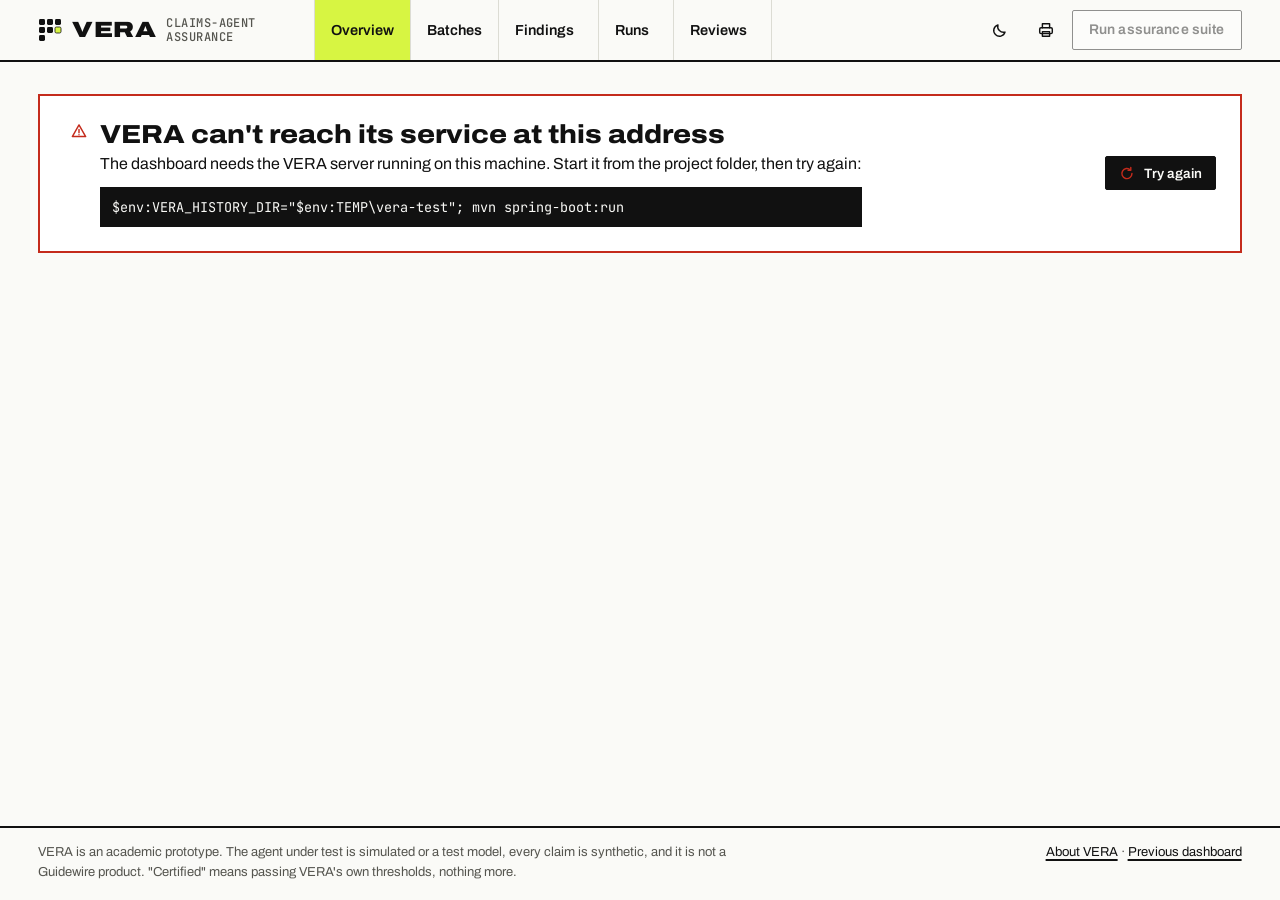
==== commit 52d5e261: "Dashboard redesign in progress: Paper Ledger (round 1); design docs updated with the 7 references Sl" ====
--- a/src/main/resources/static/dashboard.html
+++ b/src/main/resources/static/dashboard.html
@@ -1,11 +1,11 @@
 ﻿<!DOCTYPE html>
-<html lang="en">
+<html lang="en" class="ledger">
 <head>
 <meta charset="UTF-8">
 <meta name="viewport" content="width=device-width, initial-scale=1">
 <title>VERA dashboard: claims-agent assurance runs</title>
 <meta name="description" content="Run VERA's 36 synthetic claims through the agent-under-test, read the verdict, open the evidence for every failed check, and sign off batches.">
-<meta name="theme-color" content="#070d24">
+<meta name="theme-color" content="#fafaf7">
 <link rel="icon" href="data:image/svg+xml,%3Csvg xmlns='http://www.w3.org/2000/svg' viewBox='0 0 32 32'%3E%3Crect width='32' height='32' rx='8' fill='%23070d24'/%3E%3Cg fill='%232340ff'%3E%3Crect x='6' y='6' width='6' height='6' rx='1.5'/%3E%3Crect x='13' y='6' width='6' height='6' rx='1.5'/%3E%3Crect x='20' y='6' width='6' height='6' rx='1.5'/%3E%3Crect x='6' y='13' width='6' height='6' rx='1.5'/%3E%3Crect x='13' y='13' width='6' height='6' rx='1.5'/%3E%3Crect x='6' y='20' width='6' height='6' rx='1.5'/%3E%3C/g%3E%3Crect x='20' y='13' width='6' height='6' rx='1.5' fill='%23dce3ff'/%3E%3C/svg%3E">
 <link rel="preload" href="assets/fonts/archivo-var-latin.woff2" as="font" type="font/woff2" crossorigin>
 <link rel="preload" href="assets/fonts/jetbrains-mono-latin.woff2" as="font" type="font/woff2" crossorigin>
@@ -22,7 +22,7 @@
 <body>
 <a class="skip" href="#main">Skip to content</a>
 
-<header class="shell on-ink">
+<header class="shell">
   <div class="shell-in">
     <a class="wordmark" href="landing.html" aria-label="VERA, about the product">
       <svg class="wm-mark" viewBox="0 0 24 24" aria-hidden="true"><g fill="currentColor"><rect x="1" y="1" width="6" height="6" rx="1.4"/><rect x="9" y="1" width="6" height="6" rx="1.4"/><rect x="17" y="1" width="6" height="6" rx="1.4"/><rect x="1" y="9" width="6" height="6" rx="1.4"/><rect x="9" y="9" width="6" height="6" rx="1.4"/><rect x="1" y="17" width="6" height="6" rx="1.4"/></g><rect x="17" y="9" width="6" height="6" rx="1.4" class="wm-hot"/></svg>
@@ -60,7 +60,7 @@
 <footer class="foot">
   <div class="wrap foot-in">
     <p>VERA is an academic prototype. The agent under test is simulated or a test model, every claim is synthetic, and it is not a Guidewire product. "Certified" means passing VERA's own thresholds, nothing more.</p>
-    <details class="demo-notes">
+    <details class="demo-notes" id="demoNotes" hidden>
       <summary>Presenting live: what to click</summary>
       <ol>
         <li>Start on <b>Overview</b>. Read the sentence, then point at the case lattice: one square per claim.</li>
--- a/src/main/resources/static/assets/css/components.css
+++ b/src/main/resources/static/assets/css/components.css
@@ -20,10 +20,11 @@
 .btn:active { transform: translateY(1px); }
 .btn[disabled], .btn[aria-disabled="true"] { cursor: not-allowed; opacity: .5; transform: none; }
 .btn .ic { width: 18px; height: 18px; }
-.btn-primary { background: var(--cobalt); border-color: var(--cobalt); color: #fff; box-shadow: 0 6px 18px -6px rgb(35 64 255 / .65); }
-.btn-primary:hover { background: var(--cobalt-deep); border-color: var(--cobalt-deep); box-shadow: 0 10px 24px -8px rgb(35 64 255 / .75); }
+.btn-primary { background: var(--cobalt); border-color: var(--cobalt); color: #fff; box-shadow: 0 2px 0 0 var(--cobalt-deep); }
+.btn-primary:hover { background: var(--cobalt-deep); border-color: var(--cobalt-deep); box-shadow: 0 3px 0 0 #0a1a8a; }
+.btn-primary:active { box-shadow: 0 0 0 0 var(--cobalt-deep); }
 .btn-primary[aria-busy="true"] { opacity: 1; cursor: progress; background: var(--brand-ink-2); border-color: var(--cobalt); color: #fff; box-shadow: none; }
-.on-cobalt .btn-primary { background: #fff; border-color: #fff; color: var(--cobalt-deep); box-shadow: 0 10px 30px -10px rgb(7 13 36 / .6); }
+.on-cobalt .btn-primary { background: #fff; border-color: #fff; color: var(--cobalt-deep); box-shadow: 0 3px 0 0 #0a1a8a; }
 .btn-quiet { background: transparent; border-color: transparent; color: var(--muted); }
 .btn-quiet:hover { color: var(--ink); background: color-mix(in srgb, var(--ink) 8%, transparent); border-color: transparent; }
 .btn-icon { width: 44px; padding: 0; }
--- a/src/main/resources/static/assets/css/dashboard.css
+++ b/src/main/resources/static/assets/css/dashboard.css
@@ -1,419 +1,533 @@
-/* Dashboard page styles: "Cobalt Ledger". Ink shell and bands, light working canvas. */
-
-body { background: var(--canvas); }
+/* Dashboard: "Paper Ledger". A working register on white paper, ruled in black ink, with one acid-lime
+   highlighter for "what you are looking at" (never a status). Status uses solid, labelled blocks.
+   Rationale and sources: DESIGN_RESEARCH.md "My 7 references". Landing page tokens are untouched;
+   this file re-declares the dashboard's own tokens (it is loaded only by dashboard.html). */
+
+:root.ledger {
+  color-scheme: light;
+  --paper: #fafaf7;
+  --sheet: #ffffff;
+  --ink: #111111;
+  --ink-2: #2b2b28;
+  --muted: #55554f;          /* 7.2:1 on paper */
+  --rule: #111111;           /* strong rules */
+  --rule-2: #8c8c84;         /* control borders, 3.2:1 */
+  --hairline: #dcdcd4;       /* row rules */
+  --hl: #d7f542;             /* highlighter: selection, active, focus fill. Ink on it 15:1 */
+  --hl-soft: #f3fbcf;
+  --focus: #111111;
+  --link: #111111;
+
+  /* Status: solid blocks with a label and a glyph. Text colour chosen per block for AA. */
+  --st-cert: #16613e;  --st-cert-ink: #ffffff;
+  --st-rev: #e8a33d;   --st-rev-ink: #111111;
+  --st-blk: #c42b1c;   --st-blk-ink: #ffffff;
+  --st-inc: #4e5166;   --st-inc-ink: #ffffff;
+  --st-nod: #8c8c84;   --st-nod-ink: #111111;
+  /* Status colour used as text on paper */
+  --t-cert: #16613e; --t-rev: #8a5200; --t-blk: #c42b1c; --t-inc: #4e5166;
+
+  --certified: var(--t-cert); --review: var(--t-rev); --blocked: var(--t-blk); --incomplete: var(--t-inc);
+  --canvas: var(--paper); --surface: var(--sheet); --raised: #f4f4ef;
+  --accent: var(--ink); --accent-ink: #ffffff; --accent-tint: var(--hl-soft);
+  --selection: var(--hl);
+
+  --sans: "Archivo", "Archivo Fallback", system-ui, "Segoe UI", Arial, sans-serif;
+  --mono: "JetBrains Mono", "JetBrains Mono Fallback", ui-monospace, Consolas, monospace;
+  --r: 2px;
+  --t-fast: 140ms; --t-base: 220ms; --t-slow: 380ms;
+  --ease-out: cubic-bezier(.16, 1, .3, 1);
+  --overlay-shadow: 0 0 0 1px #111, 12px 12px 0 rgb(17 17 17 / .14);
+  --scrim: rgb(17 17 17 / .45);
+}
+:root.ledger[data-theme="dark"] {
+  color-scheme: dark;
+  --paper: #0e0e0c;
+  --sheet: #161614;
+  --ink: #f2f1ea;
+  --ink-2: #d9d8cf;
+  --muted: #a8a79d;
+  --rule: #f2f1ea;
+  --rule-2: #6f6f68;
+  --hairline: #2e2e2a;
+  --hl: #d7f542;
+  --hl-soft: #262b10;
+  --focus: #d7f542;
+  --link: #f2f1ea;
+  --st-cert: #4cc38a;  --st-cert-ink: #0e0e0c;
+  --st-rev: #f0b44c;   --st-rev-ink: #0e0e0c;
+  --st-blk: #ff6b5b;   --st-blk-ink: #0e0e0c;
+  --st-inc: #a6a9c4;   --st-inc-ink: #0e0e0c;
+  --st-nod: #6f6f68;   --st-nod-ink: #f2f1ea;
+  --t-cert: #4cc38a; --t-rev: #f0b44c; --t-blk: #ff6b5b; --t-inc: #a6a9c4;
+  --raised: #1c1c19;
+  --accent-ink: #0e0e0c;
+  --overlay-shadow: 0 0 0 1px #f2f1ea, 12px 12px 0 rgb(0 0 0 / .5);
+  --scrim: rgb(0 0 0 / .6);
+}
+
+/* ---------- Page frame: footer sits at the bottom on short pages ---------- */
+.ledger body { background: var(--paper); color: var(--ink); min-height: 100vh; display: flex; flex-direction: column; }
+.ledger main { flex: 1; padding-bottom: 48px; }
+.ledger main:focus { outline: none; }
+.ledger ::selection { background: var(--hl); color: #111; }
+.ledger :focus-visible { outline: 3px solid var(--focus); outline-offset: 2px; border-radius: 0; }
+.ledger .num, .ledger .mono { font-family: var(--mono); font-variant-numeric: tabular-nums; }
+.ledger a { color: var(--link); text-decoration-thickness: 1.5px; text-underline-offset: 3px; }
+.ledger a:hover { background: var(--hl); color: #111; text-decoration: none; }
+.wrap { width: 100%; max-width: 1440px; margin: 0 auto; padding: 0 clamp(16px, 3vw, 48px); }
+.ic { width: 18px; height: 18px; flex: none; }
+
+/* ---------- Controls: square, inked ---------- */
+.ledger .btn { display: inline-flex; align-items: center; justify-content: center; gap: 8px; min-height: 40px; padding: 0 16px; border: 1.5px solid var(--ink); border-radius: var(--r); background: var(--sheet); color: var(--ink); font: 600 14px/1 var(--sans); letter-spacing: .01em; box-shadow: none; transition: background-color var(--t-fast) var(--ease-out), color var(--t-fast) var(--ease-out), transform var(--t-fast) var(--ease-out); text-decoration: none; white-space: nowrap; }
+.ledger .btn:hover { background: var(--hl); color: #111; border-color: var(--ink); transform: none; }
+.ledger .btn:active { transform: translateY(1px); }
+.ledger .btn[disabled], .ledger .btn[aria-disabled="true"] { opacity: .45; cursor: not-allowed; background: var(--sheet); color: var(--ink); }
+.ledger .btn-primary { background: var(--ink); color: var(--paper); border-color: var(--ink); box-shadow: none; }
+.ledger .btn-primary:hover { background: var(--hl); color: #111; }
+.ledger .btn-primary[aria-busy="true"] { background: var(--hl); color: #111; border-color: var(--ink); cursor: progress; opacity: 1; }
+.ledger .btn-quiet { border-color: transparent; background: transparent; color: var(--ink); }
+.ledger .btn-quiet:hover { background: var(--hl); color: #111; }
+.ledger .btn-icon { width: 40px; padding: 0; }
+.ledger .btn-s { min-height: 34px; padding: 0 12px; font-size: 13.5px; }
+.ledger .btn-l { min-height: 48px; padding: 0 22px; font-size: 16px; }
+.ledger .btn-approve { border-color: var(--st-cert); color: var(--t-cert); }
+.ledger .btn-approve:hover { background: var(--st-cert); color: var(--st-cert-ink); border-color: var(--st-cert); }
+.ledger .btn-reject { border-color: var(--st-blk); color: var(--t-blk); }
+.ledger .btn-reject:hover { background: var(--st-blk); color: var(--st-blk-ink); border-color: var(--st-blk); }
+
+/* ---------- Status: solid labelled blocks (no pastel pills) ---------- */
+.ledger .chip { --b: var(--st-nod); --f: var(--st-nod-ink); display: inline-flex; align-items: center; gap: 6px; padding: 4px 9px 4px 6px; border-radius: 0; background: var(--b); color: var(--f); box-shadow: none; font: 700 12.5px/1.25 var(--sans); letter-spacing: .06em; text-transform: uppercase; white-space: nowrap; }
+.ledger .chip .ic { width: 16px; height: 16px; }
+.ledger .chip[data-s="CERTIFIED"] { --b: var(--st-cert); --f: var(--st-cert-ink); }
+.ledger .chip[data-s="NEEDS_HUMAN_REVIEW"] { --b: var(--st-rev); --f: var(--st-rev-ink); }
+.ledger .chip[data-s="BLOCKED"] { --b: var(--st-blk); --f: var(--st-blk-ink); }
+.ledger .chip[data-s="INCOMPLETE"] { --b: var(--st-inc); --f: var(--st-inc-ink); background: repeating-linear-gradient(135deg, var(--st-inc) 0 6px, color-mix(in srgb, var(--st-inc) 82%, #000) 6px 9px); }
+.ledger .chip[data-s="NO_DATA"] { background: transparent; color: var(--ink); box-shadow: inset 0 0 0 1.5px var(--ink); border-style: dashed; }
+.ledger .chip-l { font-size: 14px; padding: 7px 12px 7px 9px; }
+.ledger .chip-l .ic { width: 18px; height: 18px; }
+.ledger .chip.changed { animation: stamp 900ms var(--ease-out); }
+@keyframes stamp { 0% { transform: scale(1.35) rotate(-3deg); opacity: 0; } 60% { transform: scale(.96); opacity: 1; } 100% { transform: none; } }
+/* Tally: counts as labelled marks, not pills */
+.ledger .tally { display: flex; flex-wrap: wrap; gap: 6px; margin-top: 14px; }
+
+/* Severity tags */
+.ledger .sev { display: inline-block; padding: 3px 8px; border: 1.5px solid var(--ink); border-radius: 0; font: 700 12px/1.2 var(--sans); letter-spacing: .06em; text-transform: uppercase; color: var(--ink); background: transparent; }
+.ledger .sev-crit { background: var(--ink); color: var(--paper); }
+.ledger .sev-error { border-style: dashed; color: var(--muted); border-color: var(--muted); }
 
 /* ---------- Shell ---------- */
-.shell { position: sticky; top: 0; z-index: 40; background: var(--brand-ink); color: var(--ink); box-shadow: 0 1px 0 rgb(255 255 255 / .06); }
-.shell-in { max-width: var(--max); margin: 0 auto; padding: 0 var(--side); height: 68px; display: flex; align-items: center; gap: var(--s5); }
-.wordmark { display: flex; align-items: center; gap: 10px; color: #fff; text-decoration: none; flex: none; }
-.wm-mark { width: 26px; height: 26px; color: var(--cobalt); }
-.wm-mark .wm-hot { fill: var(--ice); }
-.wordmark:hover .wm-mark .wm-hot { fill: #fff; }
-.wm-word { font: 900 24px/1 var(--sans); font-stretch: 125%; letter-spacing: .02em; }
-.wm-sub { font-size: 13px; color: var(--muted); line-height: 1.2; max-width: 120px; }
-.views { display: flex; gap: 2px; align-self: stretch; }
-.views a {
-  position: relative; display: inline-flex; align-items: center; gap: 7px; padding: 0 var(--s3);
-  color: var(--muted); text-decoration: none; font-size: 15px; font-weight: 600;
-  transition: color var(--t-fast) var(--ease-out);
-}
-.views a::after { content: ""; position: absolute; left: var(--s3); right: var(--s3); bottom: 0; height: 4px; border-radius: 4px 4px 0 0; background: var(--cobalt); transform: scaleY(0); transform-origin: bottom; transition: transform var(--t-base) var(--ease-out); }
-.views a:hover { color: #fff; }
-.views a[aria-current="page"] { color: #fff; }
-.views a[aria-current="page"]::after { transform: scaleY(1); }
-.views .count:not(:empty) { font: 700 12px/1 var(--sans); min-width: 22px; padding: 4px 6px; border-radius: var(--r-pill); background: rgb(255 255 255 / .12); color: #fff; text-align: center; font-variant-numeric: tabular-nums; }
-.views .count.attn:not(:empty) { background: var(--review-fill); color: var(--brand-ink); }
-.shell-actions { margin-left: auto; display: flex; align-items: center; gap: var(--s2); }
-.shell .btn-quiet { color: var(--muted); }
-.shell .btn-quiet:hover { color: #fff; background: rgb(255 255 255 / .08); }
-.agent-chip { font: 500 13px/1 var(--mono); color: var(--ice); padding: 9px 12px; border: 1px solid var(--hairline); border-radius: var(--r-pill); white-space: nowrap; }
-.runbar { height: 3px; overflow: hidden; background: rgb(35 64 255 / .25); }
-.runbar span { display: block; height: 100%; width: 30%; background: linear-gradient(90deg, transparent, var(--cobalt-lit), #fff, var(--cobalt-lit), transparent); animation: runbar 1.5s var(--ease-in-out) infinite; }
-@keyframes runbar { from { transform: translateX(-100%); } to { transform: translateX(340%); } }
-@media (prefers-reduced-motion: reduce) { .runbar span { width: 100%; animation: none; opacity: .7; background: var(--cobalt-lit); } }
-
-main { padding-bottom: var(--s8); min-height: 60vh; }
-main:focus { outline: none; }
-.notice-wrap .notice { margin-top: var(--s4); }
-
-/* ---------- Ink bands (verdict, page headers) ---------- */
-.band.on-ink { position: relative; isolation: isolate; background: var(--brand-ink); color: var(--ink); overflow: hidden; }
-.band.on-ink::before { /* ledger grid fading to the edges */
-  content: ""; position: absolute; inset: 0; z-index: -1; pointer-events: none;
-  background-image: linear-gradient(rgb(255 255 255 / .05) 1px, transparent 1px), linear-gradient(90deg, rgb(255 255 255 / .05) 1px, transparent 1px);
-  background-size: 32px 32px; background-position: -1px -1px;
-  -webkit-mask-image: radial-gradient(ellipse 80% 90% at 60% 40%, #000 30%, transparent 85%); mask-image: radial-gradient(ellipse 80% 90% at 60% 40%, #000 30%, transparent 85%);
-}
-.band.on-ink::after { /* cobalt dawn + grain */
-  content: ""; position: absolute; inset: 0; z-index: -2; pointer-events: none;
-  background: var(--grain), radial-gradient(ellipse 70% 60% at 85% 120%, rgb(35 64 255 / .55), transparent 70%), radial-gradient(ellipse 50% 50% at 0% 0%, rgb(35 64 255 / .18), transparent 70%);
-  background-size: 160px 160px, auto, auto; opacity: 1;
-}
-.page-band .pb-in { padding: var(--s7) 0 var(--s6); display: flex; align-items: flex-end; gap: var(--s5); }
-.page-band h1 { font: 800 clamp(40px, 4.4vw, 64px)/1 var(--sans); font-stretch: 122%; letter-spacing: -.02em; color: #fff; }
-.page-band p { margin-top: var(--s3); color: var(--muted); font-size: 17px; max-width: 80ch; }
-
-/* Verdict band */
-.verdict { display: grid; grid-template-columns: minmax(0, 1fr) minmax(0, 640px); gap: var(--s6) var(--s8); align-items: center; padding-top: var(--s7); padding-bottom: var(--s7); }
-.verdict h1 { font: 800 var(--fs-verdict)/1.06 var(--sans); font-stretch: var(--display-stretch); letter-spacing: -.02em; color: #fff; max-width: 20ch; margin-top: var(--s4); }
-.verdict .lede { color: var(--muted); font-size: 18px; max-width: 52ch; margin: var(--s4) 0 var(--s5); }
-.tally { display: flex; flex-wrap: wrap; gap: var(--s2); margin-top: var(--s5); }
-.meta { display: flex; flex-wrap: wrap; gap: var(--s1) var(--s5); font-size: 14px; color: var(--muted); margin-top: var(--s4); }
-.meta b { color: var(--ice); font: 500 13.5px var(--mono); }
-.drift-line { display: inline-flex; align-items: center; gap: var(--s2); margin-top: var(--s5); padding: 10px 14px; border-radius: var(--r-pill); background: var(--blocked-tint); color: #ffd4cf; text-decoration: none; font-size: 15px; box-shadow: inset 0 0 0 1px rgb(242 119 106 / .45); transition: background-color var(--t-fast) var(--ease-out); }
-.drift-line .ic { color: var(--blocked); width: 18px; height: 18px; }
-.drift-line b { color: #fff; }
-.drift-line:hover { background: #4a1c18; }
-.drift-line .ic:last-child { transition: transform var(--t-fast) var(--ease-out); }
-.drift-line:hover .ic:last-child { transform: translateX(3px); }
-
-/* ---------- Case lattice ---------- */
-.lattice { padding: var(--s5); background: linear-gradient(180deg, rgb(255 255 255 / .05), rgb(255 255 255 / .015)); border-color: var(--hairline); backdrop-filter: blur(6px); box-shadow: 0 30px 60px -30px rgb(0 0 0 / .6); }
-.lattice-h { display: flex; flex-wrap: wrap; align-items: baseline; justify-content: space-between; gap: 2px var(--s4); margin-bottom: var(--s4); }
-.lattice-h h2 { font: 700 15px var(--sans); letter-spacing: .08em; text-transform: uppercase; color: var(--ice); }
-.lattice-h span { font-size: 13px; color: var(--muted); }
-.lrows { display: grid; gap: 10px; }
-.lrow { display: grid; grid-template-columns: 34px minmax(0, 1fr) 66px 158px; align-items: center; gap: var(--s3); }
-.lattice.idle .lrow { grid-template-columns: 34px minmax(0, 1fr); }
-.lrow-n { font: 600 14px var(--mono); color: var(--muted); text-decoration: none; }
-a.lrow-n:hover { color: #fff; }
-.lrow-rate { text-align: right; font: 700 16px var(--sans); }
+.shell { position: sticky; top: 0; z-index: 40; background: var(--paper); border-bottom: 2px solid var(--rule); }
+.shell-in { max-width: 1440px; margin: 0 auto; padding: 0 clamp(16px, 3vw, 48px); height: 60px; display: flex; align-items: stretch; gap: 28px; }
+.wordmark { display: flex; align-items: center; gap: 10px; color: var(--ink); text-decoration: none; flex: none; }
+.ledger .wordmark:hover { background: transparent; color: var(--ink); }
+.wm-mark { width: 24px; height: 24px; color: var(--ink); }
+.wm-mark .wm-hot { fill: var(--hl); stroke: var(--ink); stroke-width: .8; }
+.wm-word { font: 900 22px/1 var(--sans); font-stretch: 125%; letter-spacing: .02em; }
+.wm-sub { font: 500 12px/1.2 var(--mono); color: var(--muted); max-width: 120px; text-transform: uppercase; letter-spacing: .04em; }
+.views { display: flex; align-items: stretch; gap: 0; border-left: 1px solid var(--hairline); }
+.views a { position: relative; display: inline-flex; align-items: center; gap: 8px; padding: 0 16px; border-right: 1px solid var(--hairline); color: var(--ink); text-decoration: none; font: 600 14.5px var(--sans); }
+.ledger .views a:hover { background: var(--hl-soft); color: var(--ink); }
+.views a[aria-current="page"] { background: var(--hl); color: #111; }
+.views a[aria-current="page"]::after { content: ""; position: absolute; left: 0; right: 0; bottom: -2px; height: 2px; background: #111; }
+.views .count:not(:empty) { font: 600 12px/1 var(--mono); padding: 3px 5px; border: 1.5px solid currentColor; font-variant-numeric: tabular-nums; }
+.views .count.attn:not(:empty) { background: var(--st-rev); color: #111; border-color: #111; }
+.shell-actions { margin-left: auto; display: flex; align-items: center; gap: 6px; }
+.agent-chip { font: 500 12.5px/1 var(--mono); color: var(--ink); padding: 8px 10px; border: 1.5px dashed var(--rule-2); white-space: nowrap; }
+.runbar { height: 4px; background: repeating-linear-gradient(90deg, var(--ink) 0 12px, transparent 12px 20px); background-size: 40px 4px; animation: tape 700ms linear infinite; }
+@keyframes tape { to { background-position: 40px 0; } }
+@media (prefers-reduced-motion: reduce) { .runbar { animation: none; } }
+
+/* Banners */
+.ledger .banner { font-size: 14.5px; border-bottom: 1px solid var(--rule); }
+.ledger .banner .wrap { padding-top: 8px; padding-bottom: 8px; display: flex; gap: 12px; align-items: baseline; }
+.ledger .banner-sim { background: var(--ink); color: var(--paper); }
+.ledger .banner-sim strong { background: var(--hl); color: #111; padding: 1px 6px; font: 700 12px/1.4 var(--sans); letter-spacing: .06em; text-transform: uppercase; }
+.ledger .banner-fixture { background: repeating-linear-gradient(135deg, var(--paper) 0 10px, var(--hl-soft) 10px 20px); color: var(--ink); }
+.ledger .banner-fixture strong { font: 700 12px var(--sans); letter-spacing: .06em; text-transform: uppercase; }
+
+/* ---------- Notices, empty states ---------- */
+.ledger .notice { display: flex; gap: 12px; align-items: flex-start; padding: 14px 16px; margin: 16px 0 0; border: 1.5px solid var(--ink); border-radius: 0; background: var(--sheet); }
+.ledger .notice .ic { color: var(--ink); margin-top: 2px; }
+.ledger .notice h2, .ledger .notice h3 { font: 700 16px var(--sans); margin-bottom: 2px; }
+.ledger .notice p { color: var(--muted); }
+.ledger .notice-error { border: 2px solid var(--st-blk); }
+.ledger .notice-error .ic { color: var(--t-blk); }
+.ledger .notice-error p { color: var(--ink); }
+.ledger .notice-run { border: 2px solid var(--ink); background: var(--hl-soft); }
+.ledger .notice .actions { margin-left: auto; display: flex; gap: 8px; align-self: center; }
+.ledger .notice.big { margin-top: 32px; padding: 24px 24px 24px 30px; }
+.ledger .notice.big h2 { font: 800 26px/1.15 var(--sans); font-stretch: 112%; }
+.ledger .cmd { margin: 10px 0 0; padding: 10px 12px; background: var(--ink); color: var(--paper); border-radius: 0; font: 13.5px/1.5 var(--mono); }
+.empty-state { display: grid; grid-template-columns: auto minmax(0, 1fr); gap: 20px; align-items: center; padding: 24px; border: 1.5px dashed var(--rule-2); margin-top: 8px; }
+.empty-state .ghost { display: grid; grid-template-columns: repeat(8, 12px); gap: 3px; }
+.empty-state .ghost i { width: 12px; height: 12px; box-shadow: inset 0 0 0 1.5px var(--rule-2); }
+.empty-state h3 { font: 700 17px var(--sans); }
+.empty-state p { color: var(--muted); margin-top: 4px; max-width: 70ch; }
+.empty-state .btn { margin-top: 12px; }
+
+/* ---------- Page header (slim, all views except Overview) ---------- */
+.phead { border-bottom: 1px solid var(--rule); padding: 18px 0 14px; display: grid; grid-template-columns: minmax(0, 1fr) auto; gap: 6px 24px; align-items: end; }
+.phead h1 { font: 800 30px/1 var(--sans); font-stretch: 118%; letter-spacing: -.02em; }
+.phead p { color: var(--muted); font-size: 14.5px; margin-top: 6px; max-width: 90ch; }
+.phead .ph-side { display: flex; gap: 8px; align-items: center; }
+.phead .ph-filters { grid-column: 1 / -1; margin-top: 8px; }
+
+/* ---------- Overview verdict area (paper) ---------- */
+.verdict-band { border-bottom: 2px solid var(--rule); background: var(--paper); }
+.verdict { display: grid; grid-template-columns: minmax(0, 1fr) minmax(0, 620px); gap: 24px 48px; align-items: start; padding: 28px 0 28px; }
+.verdict h1 { font: 800 40px/1.05 var(--sans); font-stretch: 116%; letter-spacing: -.025em; max-width: 21ch; margin-top: 14px; }
+.verdict .lede { color: var(--muted); font-size: 17px; max-width: 54ch; margin: 14px 0 18px; }
+.meta { display: flex; flex-wrap: wrap; gap: 4px 0; margin-top: 16px; border-top: 1px solid var(--hairline); padding-top: 10px; }
+.meta span { font: 500 13px var(--sans); color: var(--muted); padding-right: 14px; margin-right: 14px; border-right: 1px solid var(--hairline); }
+.meta span:last-child { border-right: 0; }
+.meta b { font: 600 13px var(--mono); color: var(--ink); }
+.drift-line { display: inline-flex; align-items: center; gap: 10px; margin-top: 16px; padding: 9px 12px; background: var(--st-blk); color: var(--st-blk-ink); text-decoration: none; font: 600 14px var(--sans); }
+.ledger .drift-line:hover { background: var(--ink); color: var(--paper); }
+.drift-line .ic { width: 18px; height: 18px; }
+.drift-line b { font-weight: 800; }
+
+/* ---------- Case lattice (the motif) ---------- */
+.lattice { border: 2px solid var(--rule); background: var(--sheet); padding: 0; }
+.lattice-h { display: flex; flex-wrap: wrap; align-items: baseline; justify-content: space-between; gap: 2px 16px; padding: 10px 14px; border-bottom: 1px solid var(--rule); }
+.lattice-h h2 { font: 800 13px var(--sans); letter-spacing: .12em; text-transform: uppercase; }
+.lattice-h span { font: 500 12px var(--mono); color: var(--muted); }
+.lrows { display: grid; }
+.lrow { display: grid; grid-template-columns: 44px minmax(0, 1fr) 70px 150px; align-items: center; gap: 12px; padding: 7px 14px; border-bottom: 1px solid var(--hairline); }
+.lrow:last-child { border-bottom: 0; }
+.lattice.idle .lrow { grid-template-columns: 44px minmax(0, 1fr); }
+.lrow-n { font: 700 13px var(--mono); color: var(--ink); text-decoration: none; }
+.lrow-rate { text-align: right; font: 700 15px var(--mono); }
 .lrow .chip { justify-self: start; }
-.lcells { display: flex; flex-wrap: wrap; gap: 6px; }
-.cell { --cs: 26px; display: block; width: var(--cs); height: var(--cs); border-radius: 6px; flex: none; position: relative; }
-/* Bevel: light from above, so the tiles read as blocks, not flat swatches */
-.c-passed { background: linear-gradient(180deg, color-mix(in srgb, var(--certified-fill) 100%, #fff 18%), var(--certified-fill)); box-shadow: inset 0 1px 0 rgb(255 255 255 / .35), inset 0 -2px 0 rgb(0 0 0 / .18); }
-.c-failed { background: var(--blocked-tint); box-shadow: inset 0 0 0 2.5px var(--blocked-fill); }
-.c-critical { background: repeating-linear-gradient(135deg, transparent 0 4px, rgb(0 0 0 / .26) 4px 6.5px), var(--blocked-fill); box-shadow: inset 0 1px 0 rgb(255 255 255 / .3), inset 0 -2px 0 rgb(0 0 0 / .2); }
-.c-error { background: repeating-linear-gradient(45deg, var(--nodata) 0 2px, transparent 2px 6px); box-shadow: inset 0 0 0 1.5px var(--nodata); }
-.c-unknown { box-shadow: inset 0 0 0 1.5px var(--rule); background: transparent; }
-.c-unknown::after { content: "?"; position: absolute; inset: 0; display: grid; place-items: center; font: 700 12px var(--sans); color: var(--muted); }
-.c-idle { background: rgb(255 255 255 / .07); box-shadow: inset 0 0 0 1px rgb(255 255 255 / .1); }
-a.cell { transition: transform var(--t-fast) var(--ease-out), box-shadow var(--t-fast) var(--ease-out); }
-a.cell:hover { transform: translateY(-3px) scale(1.12); z-index: 1; }
-a.cell:focus-visible { outline: 3px solid #fff; outline-offset: 2px; }
-.legend { display: flex; flex-wrap: wrap; gap: var(--s1) var(--s4); margin-top: var(--s4); padding-top: var(--s3); border-top: 1px solid var(--hairline); font-size: 13px; color: var(--muted); }
-.legend span { display: inline-flex; align-items: center; gap: 7px; }
-.legend .cell { --cs: 14px; border-radius: 3px; }
-.legend .c-unknown::after { font-size: 9px; }
-/* Entrance: cells settle into the lattice once per new report */
-.lattice.enter .lcells .cell { animation: cellIn 560ms var(--ease-out) both; animation-delay: calc(var(--i, 0) * 14ms + 120ms); }
-@keyframes cellIn { from { opacity: 0; transform: translateY(-14px) scale(.6); } }
-.lrow.changed { animation: rowGlow 1.6s var(--ease-out); border-radius: 10px; }
-@keyframes rowGlow { 0%, 40% { background: rgb(110 127 255 / .22); } 100% { background: transparent; } }
-/* Running: a scan light sweeps across the lattice rows (state only, not progress) */
+.lcells { display: flex; flex-wrap: wrap; gap: 3px; }
+.cell { --cs: 24px; position: relative; display: block; width: var(--cs); height: var(--cs); flex: none; border-radius: 0; }
+.c-passed { background: var(--st-cert); }
+.c-failed { background: var(--sheet); box-shadow: inset 0 0 0 2.5px var(--st-blk); }
+.c-failed::after { content: ""; position: absolute; inset: 0; background: linear-gradient(135deg, transparent calc(50% - 1.5px), var(--st-blk) calc(50% - 1.5px) calc(50% + 1.5px), transparent calc(50% + 1.5px)); }
+.c-critical { background: var(--st-blk); }
+.c-critical::after { content: "!"; position: absolute; inset: 0; display: grid; place-items: center; font: 900 calc(var(--cs) * .62)/1 var(--sans); color: var(--st-blk-ink); }
+.c-error { background: repeating-linear-gradient(45deg, var(--st-inc) 0 2px, transparent 2px 5px); box-shadow: inset 0 0 0 1.5px var(--st-inc); }
+.c-unknown { box-shadow: inset 0 0 0 1.5px var(--rule-2); }
+.c-unknown::after { content: "?"; position: absolute; inset: 0; display: grid; place-items: center; font: 700 calc(var(--cs) * .5)/1 var(--mono); color: var(--muted); }
+.c-idle { box-shadow: inset 0 0 0 1.5px var(--rule-2); }
+a.cell { transition: transform var(--t-fast) var(--ease-out); }
+.ledger a.cell:hover { transform: translateY(-2px); outline: 3px solid var(--hl); outline-offset: 1px; background-color: var(--st-blk); }
+.ledger a.cell.c-failed:hover { background: var(--sheet); }
+.ledger a.cell:focus-visible { outline: 3px solid var(--focus); outline-offset: 2px; }
+.cell.hl { outline: 3px solid var(--hl); outline-offset: 1px; z-index: 1; }
+.legend { display: flex; flex-wrap: wrap; gap: 4px 16px; padding: 9px 14px; border-top: 1px solid var(--rule); font: 500 12.5px var(--sans); color: var(--muted); }
+.legend span { display: inline-flex; align-items: center; gap: 6px; }
+.legend .cell { --cs: 14px; }
+.legend .c-critical::after { font-size: 9px; }
+.lattice.enter .lcells .cell { animation: cellIn 420ms var(--ease-out) both; animation-delay: calc(var(--i, 0) * 12ms + 80ms); }
+@keyframes cellIn { from { opacity: 0; transform: scale(.4); } }
+.lrow.changed { animation: rowHl 1.8s var(--ease-out); }
+@keyframes rowHl { 0%, 40% { background: var(--hl); } 100% { background: transparent; } }
 .is-running .lattice .lrows { position: relative; }
-.is-running .lattice .lrows::after { content: ""; position: absolute; inset: -6px -10px; pointer-events: none; border-radius: 10px; background: linear-gradient(90deg, transparent, rgb(110 127 255 / .35), transparent); background-size: 40% 100%; background-repeat: no-repeat; animation: scan 1.6s var(--ease-in-out) infinite; }
-.is-running .lattice .cell { animation: breathe 1.6s var(--ease-in-out) infinite; animation-delay: calc(var(--i, 0) * 30ms); }
-@keyframes scan { from { background-position: -60% 0; } to { background-position: 160% 0; } }
-@keyframes breathe { 50% { filter: brightness(1.35); } }
-@media (prefers-reduced-motion: reduce) { .is-running .lattice .lrows::after, .is-running .lattice .cell { animation: none; } }
-
-/* ---------- Key figures ---------- */
-.figs { display: grid; grid-template-columns: repeat(5, minmax(0, 1fr)); margin-top: calc(var(--s6) * -1); position: relative; z-index: 2; background: var(--surface); border-radius: var(--r-panel); box-shadow: var(--lift); border: 1px solid var(--hairline); }
-.fig { display: flex; flex-direction: column; padding: var(--s5); border-left: 1px solid var(--hairline); min-width: 0; }
-.fig:first-child { border-left: 0; }
-.fig .v { font: 800 var(--fs-numeral)/1 var(--sans); font-stretch: 112%; letter-spacing: -.03em; white-space: nowrap; }
-.fig .v small { font-size: .45em; color: var(--muted); font-weight: 600; letter-spacing: 0; }
-.fig .l { margin-top: var(--s2); font-size: 14px; color: var(--muted); min-height: 2.7em; line-height: 1.35; }
-.fig.bad .v { color: var(--blocked); }
-.fig.warn .v { color: var(--review); }
-.fig.good .v { color: var(--certified); }
-.ticks { display: flex; gap: 2px; margin-top: var(--s3); height: 18px; }
-.ticks i { flex: 1; max-width: 7px; background: color-mix(in srgb, var(--ink) 12%, transparent); border-radius: 2px; }
-.ticks i.on { background: var(--cobalt); }
-.ticks i.err { background: repeating-linear-gradient(45deg, var(--nodata) 0 2px, transparent 2px 4px); box-shadow: inset 0 0 0 1px var(--nodata); }
-.rbar { position: relative; display: block; height: 12px; border-radius: 6px; background: color-mix(in srgb, var(--ink) 10%, transparent); margin-top: var(--s3); }
-.rbar-fill { position: absolute; inset: 0 auto 0 0; width: var(--w); border-radius: 6px; background: var(--nodata); }
-.rbar.good .rbar-fill { background: linear-gradient(90deg, color-mix(in srgb, var(--certified-fill) 70%, #fff), var(--certified-fill)); }
-.rbar.warn .rbar-fill { background: linear-gradient(90deg, color-mix(in srgb, var(--review-fill) 70%, #fff), var(--review-fill)); }
-.rbar.bad .rbar-fill { background: linear-gradient(90deg, color-mix(in srgb, var(--blocked-fill) 70%, #fff), var(--blocked-fill)); }
-.enter .rbar-fill, .figs .rbar-fill { animation: fill 900ms var(--ease-out) both; animation-delay: 200ms; }
+.is-running .lattice .lrows::after { content: ""; position: absolute; top: 0; bottom: 0; width: 6px; left: 0; background: var(--hl); box-shadow: 0 0 0 1px #111; animation: sweep 1.4s linear infinite; }
+@keyframes sweep { from { left: 0; } to { left: calc(100% - 6px); } }
+@media (prefers-reduced-motion: reduce) { .is-running .lattice .lrows::after { animation: none; } .lattice.enter .lcells .cell { animation: none; } }
+/* Mini lattice used in tables */
+.mini { display: inline-flex; gap: 2px; flex-wrap: nowrap; }
+.mini .cell { --cs: 12px; }
+.mini .c-critical::after { font-size: 9px; }
+.mini .c-unknown::after { font-size: 7px; }
+.mini .cell.hl { outline-width: 2px; }
+
+/* ---------- Key figures: a ruled register line, no cards ---------- */
+.figs { display: grid; grid-template-columns: repeat(5, minmax(0, 1fr)); border-bottom: 2px solid var(--rule); }
+.fig { display: flex; flex-direction: column; padding: 16px 20px 18px; border-left: 1px solid var(--hairline); min-width: 0; }
+.fig:first-child { border-left: 0; padding-left: 0; }
+.fig .l { order: -1; font: 700 11.5px var(--sans); letter-spacing: .1em; text-transform: uppercase; color: var(--muted); min-height: 2.6em; line-height: 1.3; }
+.fig .v { font: 800 48px/1 var(--sans); font-stretch: 112%; letter-spacing: -.03em; font-variant-numeric: tabular-nums; white-space: nowrap; margin-top: 4px; }
+.fig .v small { font: 600 .42em var(--mono); color: var(--muted); letter-spacing: 0; }
+.fig.bad .v { color: var(--t-blk); } .fig.warn .v { color: var(--t-rev); } .fig.good .v { color: var(--t-cert); }
+.ticks { display: flex; gap: 2px; margin-top: 12px; height: 14px; }
+.ticks i { flex: 1; max-width: 6px; box-shadow: inset 0 0 0 1px var(--rule-2); }
+.ticks i.on { background: var(--ink); box-shadow: none; }
+.ticks i.err { background: repeating-linear-gradient(45deg, var(--st-inc) 0 2px, transparent 2px 4px); }
+.rbar { position: relative; display: block; height: 14px; margin-top: 12px; background: repeating-linear-gradient(90deg, var(--hairline) 0 1px, transparent 1px 10%); box-shadow: inset 0 0 0 1px var(--rule-2); }
+.rbar-fill { position: absolute; inset: 0 auto 0 0; width: var(--w); background: var(--st-nod); }
+.rbar.good .rbar-fill { background: var(--st-cert); } .rbar.warn .rbar-fill { background: var(--st-rev); } .rbar.bad .rbar-fill { background: var(--st-blk); }
+.enter .rbar-fill, .figs .rbar-fill { animation: fill 800ms var(--ease-out) both; animation-delay: 150ms; }
 @keyframes fill { from { width: 0; } }
-.rbar-mark { position: absolute; top: -4px; bottom: -4px; width: 2px; margin-left: -1px; background: var(--ink); opacity: .6; border-radius: 1px; }
-.rbar-scale { position: relative; display: block; height: 16px; font: 500 11px/16px var(--mono); color: var(--muted); }
+.rbar-mark { position: absolute; top: -4px; bottom: -4px; width: 2px; margin-left: -1px; background: var(--ink); }
+.rbar-scale { position: relative; display: block; height: 15px; font: 600 10.5px/15px var(--mono); color: var(--muted); }
 .rbar-scale span { position: absolute; transform: translateX(-50%); }
-.segs { display: flex; gap: 3px; height: 12px; margin-top: var(--s3); }
-.segs span { background: var(--blocked-fill); border-radius: 3px; }
-.segs span:nth-child(2) { background: color-mix(in srgb, var(--blocked-fill) 55%, var(--surface)); }
-.segs span:nth-child(3) { background: color-mix(in srgb, var(--blocked-fill) 30%, var(--surface)); }
-.seg-l { list-style: none; margin: 8px 0 0; padding: 0; font-size: 13.5px; line-height: 1.5; }
-.seg-l a { color: var(--ink); text-decoration: none; }
-.seg-l a:hover { color: var(--accent); text-decoration: underline; }
-.fig-none { margin-top: var(--s3); font-size: 14px; color: var(--muted); }
-.pend { display: flex; flex-wrap: wrap; gap: 6px; margin-top: var(--s3); }
-.pend-b { font: 700 14px/1 var(--mono); padding: 8px 11px; border-radius: var(--r-control); background: var(--review-tint); color: var(--review); text-decoration: none; transition: transform var(--t-fast) var(--ease-out); }
-.pend-b:hover { transform: translateY(-2px); box-shadow: inset 0 0 0 1.5px var(--review); }
+.segs { display: flex; gap: 2px; height: 14px; margin-top: 12px; }
+.segs span { background: var(--st-blk); }
+.segs span:nth-child(2) { background: repeating-linear-gradient(135deg, var(--st-blk) 0 3px, transparent 3px 6px); box-shadow: inset 0 0 0 1.5px var(--st-blk); }
+.segs span:nth-child(3) { background: transparent; box-shadow: inset 0 0 0 1.5px var(--st-blk); }
+.seg-l { list-style: none; margin: 8px 0 0; padding: 0; font-size: 13px; line-height: 1.5; }
+.seg-l a { text-decoration: none; }
+.seg-l b { font-family: var(--mono); }
+.fig-none { margin-top: 12px; font: 500 13px var(--sans); color: var(--muted); }
+.pend { display: flex; gap: 3px; margin-top: 12px; }
+.pend-b { font: 700 13px/1 var(--mono); padding: 7px 8px; background: var(--st-rev); color: #111; text-decoration: none; }
+.ledger .pend-b:hover { background: var(--hl); color: #111; outline: 1.5px solid #111; }
 
 /* ---------- Drift ---------- */
-.drift { margin-top: var(--s5); padding: var(--s5); border: 1px solid color-mix(in srgb, var(--blocked) 35%, var(--hairline)); border-radius: var(--r-panel); background: var(--blocked-tint); display: grid; grid-template-columns: auto minmax(0, 1fr) auto; gap: var(--s1) var(--s4); align-items: start; scroll-margin-top: 100px; }
-.drift:focus { outline: none; box-shadow: 0 0 0 3px var(--accent); }
-.drift > .ic { color: var(--blocked); margin-top: 3px; width: 22px; height: 22px; }
-.drift h2 { font: 700 18px/1.3 var(--sans); }
-.drift ul { margin: var(--s2) 0 0; padding-left: 18px; display: grid; gap: 3px; font-size: 15px; }
-.drift .note { font-size: 14px; color: var(--muted); margin-top: var(--s3); }
-.drift .btn { align-self: start; }
+.drift { margin-top: 20px; border: 2px solid var(--st-blk); display: grid; grid-template-columns: auto minmax(0, 1fr) auto; gap: 4px 14px; align-items: start; padding: 14px 16px; scroll-margin-top: 90px; background: var(--sheet); }
+.drift:focus { outline: 3px solid var(--focus); outline-offset: 2px; }
+.drift > .ic { color: var(--t-blk); width: 22px; height: 22px; margin-top: 2px; }
+.drift h2 { font: 800 16px/1.3 var(--sans); }
+.drift ul { margin: 8px 0 0; padding: 0; list-style: none; display: grid; }
+.drift li { font: 500 13.5px/1.5 var(--mono); padding: 4px 0; border-top: 1px dashed var(--hairline); }
+.drift .note { font-size: 13px; color: var(--muted); margin-top: 8px; }
 
 /* ---------- Sections ---------- */
-.sec { margin-top: var(--s7); }
-.sec-h { display: flex; align-items: baseline; gap: var(--s4); flex-wrap: wrap; margin-bottom: var(--s4); }
-.sec-h h2 { font: 800 var(--fs-h2)/1.2 var(--sans); font-stretch: 112%; letter-spacing: -.01em; }
-.sec-h p { color: var(--muted); font-size: 15px; max-width: 90ch; }
-
-/* Decision list (Overview) */
-.dec-list { list-style: none; margin: 0; padding: 0; display: grid; gap: var(--s2); }
-.dec-row { display: grid; grid-template-columns: 52px minmax(0, 1.4fr) minmax(140px, 1fr) 72px 168px auto; align-items: center; gap: var(--s4); padding: var(--s4) var(--s5); background: var(--surface); border: 1px solid var(--hairline); border-radius: var(--r-panel); }
-.dec-row:focus { outline: none; box-shadow: 0 0 0 3px var(--accent); }
-.dec-n { font: 800 26px/1 var(--sans); font-stretch: 118%; color: var(--cobalt); }
-.dec-name b { display: block; font-weight: 700; }
-.dec-name span { font-size: 14px; color: var(--muted); }
+.sec { margin-top: 28px; }
+.sec-h { display: flex; flex-wrap: wrap; align-items: baseline; gap: 4px 16px; border-bottom: 1px solid var(--rule); padding-bottom: 8px; margin-bottom: 0; }
+.sec-h h2 { font: 800 18px var(--sans); font-stretch: 110%; }
+.sec-h p { color: var(--muted); font-size: 13.5px; }
+
+/* Decisions (Overview) */
+.dec-list { list-style: none; margin: 0; padding: 0; }
+.dec-row { display: grid; grid-template-columns: 56px minmax(0, 1.2fr) auto minmax(150px, 1fr) 72px 168px auto; align-items: center; gap: 16px; padding: 12px 0; border-bottom: 1px solid var(--hairline); }
+.dec-row:focus { outline: 3px solid var(--focus); }
+.dec-n { font: 800 22px var(--mono); }
+.dec-name b { display: block; font: 700 15px var(--sans); }
+.dec-name span { font: 500 12.5px var(--mono); color: var(--muted); }
 .dec-bar .rbar { margin-top: 0; }
-.dec-rate { font: 800 20px var(--sans); text-align: right; }
-.dec-rate.good { color: var(--certified); } .dec-rate.warn { color: var(--review); } .dec-rate.bad { color: var(--blocked); }
-.decide { display: inline-flex; gap: var(--s2); }
+.dec-rate { font: 700 16px var(--mono); text-align: right; }
+.dec-rate.good { color: var(--t-cert); } .dec-rate.warn { color: var(--t-rev); } .dec-rate.bad { color: var(--t-blk); }
+.decide { display: inline-flex; gap: 6px; }
 
 /* Start state */
-.start-band .verdict { padding-top: var(--s8); padding-bottom: var(--s8); }
-.start-facts { display: grid; grid-template-columns: repeat(4, minmax(0, 1fr)); gap: var(--s5); margin-top: var(--s6); }
-.start-facts div { border-top: 3px solid var(--cobalt); padding-top: var(--s3); }
-.start-facts b { display: block; font: 800 44px/1 var(--sans); font-stretch: 118%; }
-.start-facts span { font-size: 15px; color: var(--muted); }
+.start-band .verdict { padding: 40px 0; }
+.start-facts { display: grid; grid-template-columns: repeat(4, minmax(0, 1fr)); border-bottom: 2px solid var(--rule); }
+.start-facts div { padding: 16px 20px; border-left: 1px solid var(--hairline); }
+.start-facts div:first-child { border-left: 0; padding-left: 0; }
+.start-facts b { display: block; font: 800 40px/1 var(--sans); font-stretch: 112%; }
+.start-facts span { display: block; margin-top: 6px; font-size: 14px; color: var(--muted); }
 
 /* Skeleton */
-.sk-chip { height: 32px; width: 120px; border-radius: 999px; }
-.sk-verdict { height: 46px; width: min(620px, 90%); margin-top: var(--s4); }
+.ledger .sk { background: repeating-linear-gradient(135deg, var(--hairline) 0 6px, transparent 6px 12px); border-radius: 0; }
+.sk-chip { height: 30px; width: 130px; }
+.sk-verdict { height: 42px; width: min(620px, 90%); margin-top: 14px; }
 .sk-verdict.short { width: min(420px, 60%); }
-.sk-line { height: 18px; width: 320px; max-width: 70%; margin-top: var(--s5); }
-.sk-lattice { height: 300px; border-radius: var(--r-panel); }
-.sk-figs { height: 150px; margin-top: calc(var(--s6) * -1); border-radius: var(--r-panel); background: var(--surface); box-shadow: var(--lift); }
-.on-ink .sk { background: rgb(255 255 255 / .08); }
-
-/* ---------- Batches ---------- */
-.bhead, .brow { display: grid; grid-template-columns: 64px minmax(0, 1.3fr) minmax(230px, 1fr) minmax(200px, .85fr) 220px; column-gap: var(--s5); }
-.bhead { padding: 0 var(--s5) var(--s2); font: 600 12px/1.3 var(--sans); letter-spacing: .06em; text-transform: uppercase; color: var(--muted); }
-.blist { display: grid; gap: var(--s3); }
-.brow { padding: var(--s5); background: var(--surface); border: 1px solid var(--hairline); border-radius: var(--r-panel); row-gap: var(--s4); align-items: start; transition: background-color var(--t-slow) var(--ease-out), box-shadow var(--t-fast) var(--ease-out), transform var(--t-fast) var(--ease-out); scroll-margin-top: 100px; }
-.brow:hover { box-shadow: var(--lift); }
-.brow.focus { background: var(--accent-tint); border-color: color-mix(in srgb, var(--accent) 40%, var(--hairline)); }
-.brow.changed { animation: rowFlash 2.2s var(--ease-out); }
-@keyframes rowFlash { 0%, 35% { background: var(--accent-tint); box-shadow: 0 0 0 3px var(--accent); } 100% { background: var(--surface); box-shadow: none; } }
-.brow-no { font: 800 52px/.9 var(--sans); font-stretch: 125%; color: var(--cobalt); }
-.brow-name h3 { font: 800 21px/1.2 var(--sans); font-stretch: 108%; }
-.brow-name p { color: var(--muted); font-size: 15px; margin-top: 2px; }
-.brow-name .brow-meta { font-size: 14px; margin-top: 6px; color: var(--ink); }
-.brow-rate-v { font: 800 40px/1 var(--sans); font-stretch: 112%; letter-spacing: -.02em; }
-.brow-rate-v.good { color: var(--certified); } .brow-rate-v.warn { color: var(--review); } .brow-rate-v.bad { color: var(--blocked); }
-.brow-status { display: grid; gap: 8px; justify-items: start; }
-.brow-status:focus { outline: none; }
-.auto { font-size: 13.5px; color: var(--muted); }
-.signed { display: inline-flex; align-items: center; gap: 6px; font-size: 14px; font-weight: 600; color: var(--certified); }
-.signed .ic { width: 18px; height: 18px; }
-.brow-detail { grid-column: 2 / -1; display: flex; flex-wrap: wrap; align-items: center; gap: var(--s3) var(--s6); padding-top: var(--s4); border-top: 1px dashed var(--hairline); }
-.brow-detail .cell { --cs: 22px; }
-.dims { display: flex; flex-wrap: wrap; gap: var(--s1) var(--s5); font-size: 14.5px; }
-.dims b { font-weight: 700; }
-.dims .good { color: var(--certified); } .dims .warn { color: var(--review); } .dims .bad { color: var(--blocked); }
-.why { display: flex; gap: var(--s2); align-items: flex-start; width: 100%; font-size: 15px; color: var(--incomplete); font-weight: 500; }
-.lrow-rate.good { color: var(--certified); } .lrow-rate.warn { color: var(--review); } .lrow-rate.bad { color: var(--blocked); }
-.blist-sec.enter .brow { animation: rise 600ms var(--ease-out) both; }
-.blist-sec.enter .brow:nth-child(2) { animation-delay: 60ms; } .blist-sec.enter .brow:nth-child(3) { animation-delay: 120ms; }
-.blist-sec.enter .brow:nth-child(4) { animation-delay: 180ms; } .blist-sec.enter .brow:nth-child(5) { animation-delay: 240ms; }
-@keyframes rise { from { opacity: 0; transform: translateY(16px); } }
-.blist-sec .legend { color: var(--muted); }
-
-/* ---------- Findings ---------- */
-.filters { display: flex; flex-wrap: wrap; gap: var(--s3) var(--s6); margin-bottom: var(--s3); }
-.fgroup { display: flex; flex-wrap: wrap; align-items: center; gap: 6px; }
-.fgroup-l { font: 600 12px var(--sans); letter-spacing: .06em; text-transform: uppercase; color: var(--muted); margin-right: 4px; }
-.fbtn { display: inline-flex; align-items: center; gap: 6px; min-height: 38px; padding: 0 14px; border: 1.5px solid var(--hairline); border-radius: var(--r-pill); background: var(--surface); color: var(--ink); font: 600 14px var(--sans); transition: background-color var(--t-fast) var(--ease-out), border-color var(--t-fast) var(--ease-out), transform var(--t-fast) var(--ease-out); }
-.fbtn:hover { border-color: var(--rule); transform: translateY(-1px); }
-.fbtn .num { color: var(--muted); font-size: 13px; }
-.fbtn[aria-pressed="true"] { background: var(--cobalt); border-color: var(--cobalt); color: #fff; }
-.fbtn[aria-pressed="true"] .num { color: var(--ice); }
+.sk-line { height: 16px; width: 320px; max-width: 70%; margin-top: 18px; }
+.sk-lattice { height: 260px; border: 2px solid var(--hairline); }
+.sk-figs { height: 120px; }
+
+/* ---------- Ledger tables ---------- */
+.ledger .tscroll { overflow-x: auto; }
+.ltable, .ledger .dtable, .ledger .ftable { width: 100%; border-collapse: collapse; background: transparent; border: 0; border-radius: 0; font-size: 14.5px; }
+.ltable thead th, .ledger .dtable thead th, .ledger .ftable thead th { text-align: left; font: 700 11.5px/1.3 var(--sans); letter-spacing: .1em; text-transform: uppercase; color: var(--ink); padding: 10px 12px; background: transparent; border-bottom: 2px solid var(--rule); white-space: nowrap; border-radius: 0; }
+.ltable td, .ltable tbody th, .ledger .dtable td, .ledger .dtable tbody th, .ledger .ftable td { padding: 10px 12px; border-bottom: 1px solid var(--hairline); vertical-align: middle; text-align: left; }
+.ltable td.n, .ltable th.n, .ledger .dtable td.num { text-align: right; font-family: var(--mono); font-variant-numeric: tabular-nums; }
+.ltable tbody tr:last-child > *, .ledger .dtable tbody tr:last-child > * { border-bottom: 1px solid var(--rule); }
+.ledger tr[data-href] { cursor: pointer; transition: background-color var(--t-fast) var(--ease-out); }
+.ledger tr[data-href]:hover, .ledger tr[data-href]:focus-within { background: var(--hl-soft); }
+.ledger .case-link { font: 700 14px var(--mono); }
+.ltable .fno { font: 500 13px var(--mono); color: var(--muted); }
+
+/* ---------- Batches register ---------- */
+.breg td { padding-top: 12px; padding-bottom: 12px; }
+.breg .b-no { font: 800 28px var(--mono); width: 56px; }
+.breg .b-name b { display: block; font: 700 15.5px var(--sans); }
+.breg .b-name span { display: block; font-size: 13px; color: var(--muted); }
+.breg .b-rate { width: 210px; }
+.breg .b-rate .v { font: 700 18px var(--mono); }
+.breg .b-rate .rbar { margin-top: 6px; }
+.breg .b-status .auto { display: block; margin-top: 5px; font-size: 12.5px; color: var(--muted); }
+.breg .why { display: flex; gap: 6px; align-items: flex-start; margin-top: 6px; font-size: 13px; color: var(--t-inc); font-weight: 600; max-width: 46ch; }
+.breg tr.focus td { background: var(--hl-soft); }
+.breg tr.changed td { animation: rowHl 1.8s var(--ease-out); }
+.breg .dimcell { font: 600 13.5px var(--mono); text-align: right; white-space: nowrap; }
+.breg .dimcell.good { color: var(--t-cert); } .breg .dimcell.warn { color: var(--t-rev); } .breg .dimcell.bad { color: var(--t-blk); } .breg .dimcell.na { color: var(--muted); }
+.signed { display: inline-flex; align-items: center; gap: 6px; font: 600 13px var(--sans); }
+.signed .ic { color: var(--t-cert); }
+
+/* ---------- Findings filters: ruled segmented controls ---------- */
+.filters { display: flex; flex-wrap: wrap; gap: 10px 22px; }
+.fgroup { display: inline-flex; align-items: stretch; flex-wrap: wrap; }
+.fgroup-l { display: inline-flex; align-items: center; font: 700 11px var(--sans); letter-spacing: .1em; text-transform: uppercase; color: var(--muted); margin-right: 8px; }
+.fbtn { display: inline-flex; align-items: center; gap: 6px; min-height: 34px; padding: 0 11px; border: 1.5px solid var(--ink); margin-left: -1.5px; background: var(--sheet); color: var(--ink); font: 600 13.5px var(--sans); border-radius: 0; }
+.fgroup-l + .fbtn { margin-left: 0; }
+.fbtn:hover { background: var(--hl-soft); }
+.fbtn .num { font: 600 12px var(--mono); color: var(--muted); }
+.fbtn[aria-pressed="true"] { background: var(--hl); color: #111; position: relative; z-index: 1; }
+.fbtn[aria-pressed="true"] .num { color: #111; }
 .fbtn .ic { width: 14px; height: 14px; }
-.fcount { font-size: 14px; color: var(--muted); margin: var(--s3) 0 var(--s2); }
-.ftable { width: 100%; border-collapse: separate; border-spacing: 0; background: var(--surface); border: 1px solid var(--hairline); border-radius: var(--r-panel); font-size: var(--fs-data); }
-.ftable th { text-align: left; font: 600 12px var(--sans); letter-spacing: .06em; text-transform: uppercase; color: var(--muted); padding: 13px 16px; background: var(--raised); border-bottom: 1px solid var(--hairline); }
-.ftable th:first-child { border-top-left-radius: var(--r-panel); } .ftable th:last-child { border-top-right-radius: var(--r-panel); }
-.ftable td { padding: 15px 16px; border-bottom: 1px solid var(--hairline); }
-.ftable tr:last-child td { border-bottom: 0; }
-.ftable tbody tr { cursor: pointer; transition: background-color var(--t-fast) var(--ease-out); }
-.ftable tbody tr:hover { background: var(--accent-tint); }
-.case-link { font-size: 15px; font-weight: 700; }
+.fcount { font: 500 12.5px var(--mono); color: var(--muted); }
 
 /* ---------- Runs ---------- */
-.rc { display: grid; grid-template-columns: repeat(5, minmax(0, 1fr)); gap: var(--s3); }
-.rc-panel { margin: 0; padding: var(--s3) var(--s3) var(--s2); background: var(--surface); border: 1px solid var(--hairline); border-radius: var(--r-panel); }
-.rc-panel figcaption { font-size: 14px; color: var(--muted); margin-bottom: 4px; }
-.rc-panel figcaption b { color: var(--ink); }
+.rc { display: grid; grid-template-columns: repeat(5, minmax(0, 1fr)); border: 2px solid var(--rule); border-top: 0; }
+.rc-panel { margin: 0; padding: 10px 12px 6px; border-left: 1px solid var(--hairline); background: var(--sheet); }
+.rc-panel:first-child { border-left: 0; }
+.rc-panel figcaption { font: 600 12.5px var(--sans); color: var(--muted); margin-bottom: 2px; }
+.rc-panel figcaption b { color: var(--ink); font-family: var(--mono); }
 .rc-panel svg { width: 100%; height: auto; display: block; }
-.band-c { fill: var(--certified-tint); } .band-r { fill: var(--review-tint); } .band-b { fill: var(--blocked-tint); }
-.ln { fill: none; stroke: var(--cobalt); stroke-width: 2.5; stroke-linecap: round; stroke-linejoin: round; }
-.pt { fill: var(--surface); stroke-width: 2.5; stroke: var(--nodata); }
-.pt[data-s="CERTIFIED"] { stroke: var(--certified); } .pt[data-s="NEEDS_HUMAN_REVIEW"] { stroke: var(--review); } .pt[data-s="BLOCKED"] { stroke: var(--blocked); }
+.band-c { fill: color-mix(in srgb, var(--st-cert) 14%, transparent); } .band-r { fill: color-mix(in srgb, var(--st-rev) 16%, transparent); } .band-b { fill: color-mix(in srgb, var(--st-blk) 10%, transparent); }
+.ln { fill: none; stroke: var(--ink); stroke-width: 2.5; stroke-linejoin: miter; }
+.pt { stroke-width: 0; fill: var(--st-nod); }
+.pt[data-s="CERTIFIED"] { fill: var(--st-cert); } .pt[data-s="NEEDS_HUMAN_REVIEW"] { fill: var(--st-rev); } .pt[data-s="BLOCKED"] { fill: var(--st-blk); }
 .tx, .ty { font: 500 10px var(--mono); fill: var(--muted); }
-.rc-key { display: flex; flex-wrap: wrap; align-items: center; gap: 6px 10px; font-size: 13px; color: var(--muted); margin-top: var(--s3); }
-.rc-key .k { width: 14px; height: 10px; border-radius: 2px; display: inline-block; }
-.k-c { background: var(--certified-tint); box-shadow: inset 0 0 0 1px var(--certified); } .k-r { background: var(--review-tint); box-shadow: inset 0 0 0 1px var(--review); } .k-b { background: var(--blocked-tint); box-shadow: inset 0 0 0 1px var(--blocked); }
-.runs-t tr.open { background: var(--accent-tint); }
+.rc-key { display: flex; flex-wrap: wrap; align-items: center; gap: 6px 12px; font-size: 12.5px; color: var(--muted); padding: 8px 0; }
+.rc-key .k { width: 14px; height: 10px; display: inline-block; }
+.k-c { background: color-mix(in srgb, var(--st-cert) 30%, transparent); } .k-r { background: color-mix(in srgb, var(--st-rev) 35%, transparent); } .k-b { background: color-mix(in srgb, var(--st-blk) 25%, transparent); }
+.mchips { display: inline-flex; gap: 2px; }
+.mchip { display: inline-grid; place-items: center; min-width: 30px; height: 22px; padding: 0 3px; font: 700 11px/1 var(--mono); background: var(--st-nod); color: var(--st-nod-ink); }
+.mchip .ic { display: none; }
+.mchip[data-s="CERTIFIED"] { background: var(--st-cert); color: var(--st-cert-ink); } .mchip[data-s="NEEDS_HUMAN_REVIEW"] { background: var(--st-rev); color: var(--st-rev-ink); }
+.mchip[data-s="BLOCKED"] { background: var(--st-blk); color: var(--st-blk-ink); } .mchip[data-s="INCOMPLETE"] { background: var(--st-inc); color: var(--st-inc-ink); }
+.runs-t tr.latest td { background: var(--hl-soft); }
+.runs-t tr.open td { background: var(--hl); color: #111; }
 .runs-t td:nth-child(2), .runs-t td:nth-child(4), .runs-t td:nth-child(6), .runs-t td:nth-child(8), .log-t td:first-child { white-space: nowrap; }
-.mchips { display: inline-flex; gap: 4px; flex-wrap: wrap; }
-.mchip { --c: var(--nodata); --t: var(--nodata-tint); display: inline-flex; align-items: center; gap: 3px; padding: 2px 7px 2px 4px; border-radius: 999px; background: var(--t); color: var(--c); font: 700 12px var(--mono); }
-.mchip .ic { width: 14px; height: 14px; }
-.mchip[data-s="CERTIFIED"] { --c: var(--certified); --t: var(--certified-tint); } .mchip[data-s="NEEDS_HUMAN_REVIEW"] { --c: var(--review); --t: var(--review-tint); }
-.mchip[data-s="BLOCKED"] { --c: var(--blocked); --t: var(--blocked-tint); } .mchip[data-s="INCOMPLETE"] { --c: var(--incomplete); --t: var(--incomplete-tint); }
-.tag-sim { font-size: 12px; font-weight: 600; padding: 1px 7px; border-radius: 999px; background: var(--accent-tint); color: var(--cobalt); }
-.warn-t { color: var(--review); font-size: 13px; font-weight: 600; }
-.dl { font-weight: 700; font-size: 14px; }
-.dl.down { color: var(--blocked); } .dl.up { color: var(--certified); }
-.drift-badge { display: inline-flex; align-items: center; gap: 4px; font-weight: 700; color: var(--blocked); }
-.drift-badge .ic { width: 16px; height: 16px; }
-.run-detail { margin-top: var(--s6); padding: var(--s5); }
-.rd-head { display: flex; justify-content: space-between; gap: var(--s4); align-items: flex-start; }
-.rd-head h3 { font: 800 30px/1 var(--sans); font-stretch: 118%; }
-.rd-cmp { margin: var(--s3) 0; }
-.drift-list { display: flex; gap: var(--s3); padding: var(--s4); border-radius: var(--r-control); background: var(--blocked-tint); margin-bottom: var(--s4); }
-.drift-list .ic { color: var(--blocked); }
-.drift-list ul { margin: 6px 0 0; padding-left: 18px; }
-.run-detail .dtable { margin-top: var(--s3); }
+.tag-sim { font: 700 10.5px var(--sans); letter-spacing: .08em; text-transform: uppercase; padding: 2px 5px; border: 1.5px solid currentColor; margin-left: 4px; }
+.latest-tag { font: 700 10.5px var(--sans); letter-spacing: .08em; text-transform: uppercase; background: var(--ink); color: var(--paper); padding: 2px 5px; margin-left: 6px; }
+.warn-t { color: var(--t-rev); font: 600 12.5px var(--mono); }
+.dl { font: 700 13.5px var(--mono); }
+.dl.down { color: var(--t-blk); } .dl.up { color: var(--t-cert); }
+.drift-badge { display: inline-flex; align-items: center; gap: 4px; font: 700 13px var(--mono); background: var(--st-blk); color: var(--st-blk-ink); padding: 3px 6px; }
+.drift-badge .ic { width: 14px; height: 14px; }
+.run-detail { margin-top: 20px; border: 2px solid var(--rule); padding: 0; background: var(--sheet); }
+.rd-head { display: flex; justify-content: space-between; gap: 16px; align-items: flex-start; padding: 12px 14px; border-bottom: 1px solid var(--rule); background: var(--hl); color: #111; }
+.rd-head h3 { font: 800 22px/1 var(--sans); font-stretch: 116%; }
+.rd-head .muted { color: #333; font: 500 13px var(--mono); margin-top: 4px; }
+.rd-cmp { margin: 10px 14px; font-size: 14px; }
+.drift-list { display: flex; gap: 10px; margin: 0 14px 12px; padding: 10px 12px; border: 1.5px solid var(--st-blk); }
+.drift-list ul { margin: 6px 0 0; padding-left: 0; list-style: none; font: 500 13px/1.6 var(--mono); }
+.run-detail .tscroll { padding: 0 14px; }
+.run-detail > .muted { margin: 10px 14px 14px; }
+.run-detail > p.muted:not(.small) { margin: 0 14px 12px; }
+
+/* ---------- Reviews ---------- */
+.dec-mark { display: inline-flex; align-items: center; gap: 6px; padding: 4px 8px; font: 700 12px var(--sans); letter-spacing: .06em; text-transform: uppercase; }
+.dec-mark.ok { background: var(--st-cert); color: var(--st-cert-ink); }
+.dec-mark.no { background: var(--st-blk); color: var(--st-blk-ink); }
+.dec-mark .ic { width: 15px; height: 15px; }
 
 /* ---------- Evidence drawer ---------- */
 .drawer-root { position: fixed; inset: 0; z-index: 60; }
 .scrim { position: absolute; inset: 0; background: var(--scrim); opacity: 0; transition: opacity var(--t-slow) var(--ease-out); }
-.drawer { position: absolute; top: 0; right: 0; bottom: 0; width: min(680px, 100vw); background: var(--surface); box-shadow: var(--overlay-shadow); display: flex; flex-direction: column; transform: translateX(100%); transition: transform var(--t-slow) var(--ease-out); outline: none; }
+.drawer { position: absolute; top: 0; right: 0; bottom: 0; width: min(680px, 100vw); background: var(--paper); border-left: 2px solid var(--rule); display: flex; flex-direction: column; transform: translateX(100%); transition: transform var(--t-slow) var(--ease-out); outline: none; }
 .drawer-root.open .scrim { opacity: 1; }
 .drawer-root.open .drawer { transform: none; }
 body.drawer-open { overflow: hidden; }
-.dh { display: flex; gap: var(--s4); align-items: flex-start; justify-content: space-between; padding: var(--s5) var(--s5) var(--s4); background: var(--brand-ink); color: #fff; }
-.dh .btn-quiet { color: #c7cff0; } .dh .btn-quiet:hover { color: #fff; background: rgb(255 255 255 / .1); }
-.dh h2 { font: 800 28px/1.12 var(--sans); font-stretch: 112%; margin: 8px 0 var(--s3); letter-spacing: -.01em; }
-.dh-meta { font-size: 14px; color: #aab4da; }
-.dh-meta .mono { color: #fff; font-weight: 700; }
-.dh-rule { display: flex; flex-wrap: wrap; gap: var(--s2) var(--s3); align-items: center; font-size: 14px; color: #aab4da; }
-.dh-rule code { font-size: 13px; color: #dce3ff; }
-.dh .sev { border-color: #6e7fff; color: #fff; } .dh .sev-crit { background: #f2776a; border-color: #f2776a; color: var(--brand-ink); }
-.db { flex: 1; overflow: auto; padding: var(--s5); display: grid; gap: var(--s5); align-content: start; }
-.db h3 { font: 700 13px var(--sans); letter-spacing: .06em; text-transform: uppercase; color: var(--muted); margin-bottom: var(--s2); }
-.db h4 { font: 600 13px var(--sans); color: var(--muted); margin: var(--s4) 0 6px; }
-.ev-compare { display: grid; grid-template-columns: 1fr 1fr; gap: var(--s4); }
-.ev-col { border: 1px solid var(--hairline); border-radius: var(--r-panel); padding: var(--s4); min-width: 0; background: var(--raised); }
-.ev-rule { font: 700 18px/1.35 var(--sans); color: var(--ink); }
-.ev-agent { border-color: color-mix(in srgb, var(--blocked) 35%, var(--hairline)); background: var(--surface); }
-.kv { margin: 0 0 var(--s3); display: grid; gap: 6px; }
-.kv div { display: flex; justify-content: space-between; gap: var(--s3); border-bottom: 1px dashed var(--hairline); padding-bottom: 4px; }
-.kv dt { color: var(--muted); font-size: 14px; }
-.kv dd { margin: 0; font: 600 16px var(--mono); }
-.ev-big { font: 800 40px/1 var(--sans); font-stretch: 112%; margin-bottom: var(--s3); display: grid; gap: 6px; color: var(--blocked); }
-.ev-big span { font: 500 13px var(--sans); color: var(--muted); }
-.ev-note { font-size: 13px; color: var(--muted); margin-bottom: 6px; }
-.raw { margin: 0; font: 400 14px/1.6 var(--mono); white-space: pre-wrap; overflow-wrap: anywhere; max-height: 340px; overflow: auto; color: var(--ink); }
-.raw-agent { background: var(--brand-ink); color: #e4e9ff; border-radius: var(--r-control); padding: var(--s3) var(--s4); }
-.raw-agent:focus-visible { outline: 3px solid var(--accent); }
-.ev-col > .raw:not(.raw-agent) { color: var(--muted); font-size: 13px; }
-.ev-input .raw { color: var(--muted); font-size: 13px; }
-.df { display: flex; align-items: center; gap: var(--s2); padding: var(--s3) var(--s5); border-top: 1px solid var(--hairline); background: var(--raised); }
-.df-pos { margin: 0 var(--s2); font-size: 14px; color: var(--muted); }
+.dh { display: flex; gap: 16px; align-items: flex-start; justify-content: space-between; padding: 16px 18px 14px; border-bottom: 2px solid var(--rule); background: var(--paper); color: var(--ink); }
+.dh .btn-quiet { color: var(--ink); }
+.dh h2 { font: 800 26px/1.12 var(--sans); font-stretch: 112%; margin: 6px 0 10px; letter-spacing: -.01em; }
+.dh-meta { font: 500 13px var(--mono); color: var(--muted); }
+.dh-meta .mono { color: #111; background: var(--hl); padding: 1px 5px; font-weight: 700; }
+.dh-rule { display: flex; flex-wrap: wrap; gap: 8px 12px; align-items: center; font-size: 13.5px; color: var(--muted); }
+.dh-rule code { font: 500 12.5px var(--mono); color: var(--ink); }
+.db { flex: 1; overflow: auto; padding: 18px; display: grid; gap: 18px; align-content: start; }
+.db h3 { font: 700 11.5px var(--sans); letter-spacing: .1em; text-transform: uppercase; color: var(--ink); margin-bottom: 8px; padding-bottom: 6px; border-bottom: 2px solid var(--rule); }
+.db h4 { font: 700 11px var(--sans); letter-spacing: .08em; text-transform: uppercase; color: var(--muted); margin: 14px 0 4px; }
+.ev-compare { display: grid; grid-template-columns: 1fr 1fr; gap: 18px; }
+.ev-col { min-width: 0; border: 0; padding: 0; background: transparent; }
+.ev-rule { font: 700 17px/1.4 var(--sans); }
+.ev-agent { border: 0; }
+.kv { margin: 0; display: grid; }
+.kv div { display: flex; justify-content: space-between; gap: 12px; border-bottom: 1px solid var(--hairline); padding: 6px 0; }
+.kv dt { color: var(--muted); font: 500 13px var(--mono); }
+.kv dd { margin: 0; font: 700 15px var(--mono); }
+.ev-big { font: 800 40px/1 var(--mono); margin-bottom: 10px; display: grid; gap: 6px; color: var(--t-blk); letter-spacing: -.02em; }
+.ev-big span { font: 600 11px var(--sans); letter-spacing: .1em; text-transform: uppercase; color: var(--muted); }
+.ev-note { font-size: 12.5px; color: var(--muted); margin-bottom: 6px; }
+.raw { margin: 0; font: 400 13.5px/1.6 var(--mono); white-space: pre-wrap; overflow-wrap: anywhere; max-height: 340px; overflow: auto; color: var(--ink); }
+.raw-agent { background: #111; color: #f2f1ea; padding: 12px 14px; border: 2px solid var(--st-blk); }
+.raw-agent:focus-visible { outline: 3px solid var(--focus); }
+.ev-col > .raw:not(.raw-agent), .ev-input .raw { color: var(--muted); font-size: 12.5px; margin-top: 6px; }
+.df { display: flex; align-items: center; gap: 8px; padding: 10px 18px; border-top: 2px solid var(--rule); background: var(--paper); }
+.df-pos { margin: 0 8px; font: 600 13px var(--mono); color: var(--muted); }
 .df [data-copy] { margin-left: auto; }
-.df a[aria-disabled="true"] { opacity: .4; pointer-events: none; }
-
-/* ---------- Footer ---------- */
-.foot { padding: var(--s6) 0 var(--s7); font-size: 14px; color: var(--muted); border-top: 1px solid var(--hairline); margin-top: var(--s8); }
-.foot-in { display: grid; grid-template-columns: minmax(0, 1fr) auto; gap: var(--s3) var(--s6); align-items: start; }
-.foot-in > p:first-child { max-width: 90ch; }
-.foot-links { grid-column: 1 / -1; }
-.demo-notes { grid-row: 1 / 3; grid-column: 2; max-width: 420px; background: var(--surface); border: 1px solid var(--hairline); border-radius: var(--r-panel); padding: var(--s3) var(--s4); }
+.df a[aria-disabled="true"] { opacity: .35; pointer-events: none; }
+
+/* Dialog */
+.ledger .rdlg { border: 2px solid var(--rule); border-radius: 0; background: var(--paper); color: var(--ink); box-shadow: var(--overlay-shadow); }
+.ledger .rdlg h2 { font: 800 22px/1.15 var(--sans); font-stretch: 112%; }
+.ledger .rdlg[data-kind="approve"] h2 { color: var(--t-cert); } .ledger .rdlg[data-kind="reject"] h2 { color: var(--t-blk); }
+.ledger .rdlg[data-kind="approve"] [data-ok] { background: var(--st-cert); border-color: var(--st-cert); color: var(--st-cert-ink); }
+.ledger .rdlg[data-kind="reject"] [data-ok] { background: var(--st-blk); border-color: var(--st-blk); color: var(--st-blk-ink); }
+.ledger .field input, .ledger .field textarea { border: 1.5px solid var(--ink); border-radius: 0; background: var(--sheet); color: var(--ink); }
+.ledger .field input:focus-visible, .ledger .field textarea:focus-visible { outline: 3px solid var(--hl); outline-offset: 0; border-color: var(--ink); }
+.ledger .rdlg-err { border-radius: 0; background: transparent; border: 1.5px solid var(--st-blk); color: var(--ink); }
+
+/* Toast */
+.ledger .toast { background: var(--ink); color: var(--paper); border-radius: 0; box-shadow: 6px 6px 0 var(--hl); outline: 0; }
+
+/* Skip link */
+.ledger .skip { background: var(--hl); color: #111; border-radius: 0; }
+
+/* ---------- Footer: compact, bottom of the page ---------- */
+.foot { border-top: 2px solid var(--rule); padding: 14px 0 18px; font-size: 13px; color: var(--muted); margin-top: 0; }
+.foot-in { display: flex; flex-wrap: wrap; gap: 8px 24px; align-items: baseline; justify-content: space-between; }
+.foot-in > p:first-child { max-width: 100ch; }
+.demo-notes { flex-basis: 100%; border: 1.5px dashed var(--rule-2); padding: 10px 12px; }
 .demo-notes summary { cursor: pointer; font-weight: 700; color: var(--ink); }
-.demo-notes ol { margin: var(--s3) 0 0; padding-left: 20px; display: grid; gap: 6px; color: var(--ink); }
+.demo-notes ol { margin: 8px 0 0; padding-left: 20px; display: grid; gap: 4px; color: var(--ink); }
 
 /* ---------- Responsive ---------- */
 @media (max-height: 800px) and (min-width: 1024px) {
-  .verdict { padding-top: var(--s5); padding-bottom: var(--s7); gap: var(--s4) var(--s6); }
-  .verdict h1 { font-size: 32px; margin-top: var(--s3); }
-  .tally { margin-top: var(--s3); } .meta { margin-top: var(--s3); } .drift-line { margin-top: var(--s3); }
-  .lattice { padding: var(--s4); } .lattice-h { margin-bottom: var(--s3); }
-  .lrows { gap: 6px; } .cell { --cs: 21px; }
-  .legend { margin-top: var(--s3); padding-top: var(--s2); }
-  .fig { padding: var(--s4) var(--s5); } .fig .v { font-size: 40px; } .fig .l { min-height: 0; }
-  .page-band .pb-in { padding: var(--s5) 0 var(--s5); }
+  .verdict { padding: 18px 0 18px; gap: 16px 36px; }
+  .verdict h1 { font-size: 30px; margin-top: 10px; }
+  .tally { margin-top: 10px; } .meta { margin-top: 10px; padding-top: 6px; } .drift-line { margin-top: 10px; }
+  .lrow { padding: 4px 12px; } .cell { --cs: 20px; }
+  .fig { padding: 10px 16px 12px; } .fig .v { font-size: 36px; } .fig .l { min-height: 0; }
+  .phead { padding: 12px 0 10px; } .phead h1 { font-size: 26px; }
 }
-@media (max-width: 1439px) {
-  .agent-chip { display: none !important; }
-  .shell-in { gap: var(--s4); }
-}
+@media (max-width: 1439px) { .agent-chip { display: none !important; } }
 @media (max-width: 1279px) {
   .wm-sub { display: none; }
-  .views a { padding: 0 var(--s2); }
-  .views a::after { left: var(--s2); right: var(--s2); }
-  .agent-chip { display: none !important; }
-  .verdict { grid-template-columns: minmax(0, 1fr) minmax(0, 540px); gap: var(--s5); }
-  .lrow { grid-template-columns: 30px minmax(0, 1fr) 58px 144px; gap: var(--s2); }
-  .cell { --cs: 22px; }
-  .bhead, .brow { grid-template-columns: 52px minmax(0, 1.2fr) minmax(190px, 1fr) minmax(170px, .8fr) 200px; column-gap: var(--s4); }
-  .dec-row { grid-template-columns: 44px minmax(0, 1.3fr) minmax(120px, 1fr) 64px 150px auto; gap: var(--s3); }
+  .views a { padding: 0 11px; }
+  .verdict { grid-template-columns: minmax(0, 1fr) minmax(0, 540px); gap: 20px 28px; }
+  .lrow { grid-template-columns: 34px minmax(0, 1fr) 60px 140px; gap: 8px; }
+  .cell { --cs: 21px; }
   .rc { grid-template-columns: repeat(3, minmax(0, 1fr)); }
+  .breg .b-rate { width: 170px; }
+  .dec-row { grid-template-columns: 44px minmax(0, 1fr) auto 64px 150px auto; }
+  .dec-row .dec-bar { display: none; }
 }
 @media (max-width: 1023px) {
-  .shell-in { height: auto; flex-wrap: wrap; padding-top: var(--s2); row-gap: 0; }
-  .views { order: 3; width: calc(100% + var(--side) * 2); margin: 0 calc(var(--side) * -1); padding: 0 var(--side); display: grid; grid-template-columns: repeat(5, minmax(0, 1fr)); height: 46px; border-top: 1px solid rgb(255 255 255 / .08); }
-  .views a { justify-content: center; padding: 0 2px; font-size: 14px; }
-  .views a::after { left: 6px; right: 6px; }
+  .shell-in { height: auto; flex-wrap: wrap; padding-top: 8px; gap: 12px; }
+  .views { order: 3; width: calc(100% + 2 * clamp(16px, 3vw, 48px)); margin: 0 calc(-1 * clamp(16px, 3vw, 48px)); display: grid; grid-template-columns: repeat(5, minmax(0, 1fr)); height: 44px; border-top: 1px solid var(--hairline); border-left: 0; }
+  .views a { justify-content: center; padding: 0 2px; font-size: 13.5px; gap: 4px; }
   .verdict { grid-template-columns: 1fr; }
-  .figs { grid-template-columns: repeat(3, minmax(0, 1fr)); margin-top: var(--s5); }
-  .fig:nth-child(4) { border-left: 0; }
+  .figs { grid-template-columns: repeat(3, minmax(0, 1fr)); }
+  .fig:nth-child(4) { border-left: 0; padding-left: 0; }
   .fig:nth-child(n+4) { border-top: 1px solid var(--hairline); }
   .start-facts { grid-template-columns: repeat(2, minmax(0, 1fr)); }
-  .bhead { display: none; }
-  .brow { grid-template-columns: 52px minmax(0, 1fr) minmax(0, 1fr); }
-  .brow-name { grid-column: 2 / -1; }
-  .brow-rate { grid-column: 2; }
-  .brow-status { grid-column: 3; }
-  .brow-dec { grid-column: 2 / -1; }
-  .dec-row { grid-template-columns: 44px minmax(0, 1fr) auto; }
-  .dec-bar, .dec-rate { display: none; }
-  .dec-row .decide { grid-column: 2 / -1; }
-  .ftable thead { display: none; }
-  .ftable, .ftable tbody, .ftable tr, .ftable td { display: block; }
-  .ftable tr { display: grid; grid-template-columns: auto 1fr auto; gap: 2px var(--s3); padding: var(--s3) var(--s4); border-bottom: 1px solid var(--hairline); }
-  .ftable td { padding: 0; border: 0; }
-  .ftable td:nth-child(3), .ftable td:nth-child(4) { display: none; }
-  .ftable td:nth-child(5) { grid-column: 1 / -1; }
   .ev-compare { grid-template-columns: 1fr; }
   .rc { grid-template-columns: repeat(2, minmax(0, 1fr)); }
-  .foot-in { grid-template-columns: 1fr; }
-  .demo-notes { grid-row: auto; grid-column: auto; max-width: none; }
+  /* Ledger tables become stacked records */
+  .stack thead { display: none; }
+  .stack, .stack tbody, .stack tr, .stack td, .stack tbody th { display: block; }
+  .stack tr { display: grid; grid-template-columns: repeat(2, minmax(0, 1fr)); gap: 6px 14px; padding: 12px 0; border-bottom: 1px solid var(--rule); }
+  .stack td, .stack tbody th { padding: 0 !important; border: 0 !important; text-align: left !important; }
+  .stack td[data-l]::before { content: attr(data-l); display: block; font: 700 10.5px var(--sans); letter-spacing: .1em; text-transform: uppercase; color: var(--muted); margin-bottom: 2px; }
+  .stack td.wide { grid-column: 1 / -1; }
+  .dec-row { grid-template-columns: 44px minmax(0, 1fr) auto; }
+  .dec-row .dec-rate { display: none; }
+  .dec-row .decide { grid-column: 2 / -1; }
 }
 @media (max-width: 640px) {
-  .shell-in { gap: var(--s2); }
-  .wm-word { font-size: 21px; }
+  .wm-word { font-size: 20px; }
   #printBtn { display: none; }
-  #runBtn { padding: 0 var(--s4); font-size: 14px; }
-  .views a { font-size: 13px; gap: 3px; }
-  .views .count:not(:empty) { min-width: 18px; padding: 3px 4px; font-size: 10.5px; }
-  .verdict { padding-top: var(--s5); padding-bottom: var(--s6); }
-  .lattice { padding: var(--s3); }
-  .lrow { grid-template-columns: 26px minmax(0, 1fr) auto; row-gap: 4px; }
+  .ledger #runBtn { padding: 0 12px; font-size: 13px; }
+  .views a { font-size: 12.5px; }
+  .views .count:not(:empty) { padding: 2px 3px; font-size: 10.5px; }
+  .verdict h1 { font-size: 26px; }
+  .lrow { grid-template-columns: 30px minmax(0, 1fr) auto; row-gap: 4px; padding: 6px 10px; }
   .lrow .chip { grid-column: 2 / -1; }
   .cell { --cs: 20px; }
-  .lcells { gap: 4px; }
   .figs { grid-template-columns: repeat(2, minmax(0, 1fr)); }
-  .fig, .fig:nth-child(4) { border-left: 1px solid var(--hairline); }
-  .fig:nth-child(odd) { border-left: 0; }
+  .fig, .fig:nth-child(4) { border-left: 1px solid var(--hairline); padding-left: 14px; }
+  .fig:nth-child(odd) { border-left: 0; padding-left: 0; }
   .fig:nth-child(n+3) { border-top: 1px solid var(--hairline); }
-  .fig { padding: var(--s4); }
+  .fig:nth-child(5) { grid-column: 1 / -1; }
+  .fig .v { font-size: 36px; }
   .drift { grid-template-columns: auto minmax(0, 1fr); }
   .drift .btn { grid-column: 2; justify-self: start; }
-  .brow { grid-template-columns: 1fr 1fr; padding: var(--s4); }
-  .brow-no { display: none; }
-  .brow-name, .brow-dec, .brow-detail { grid-column: 1 / -1; }
-  .brow-rate { grid-column: 1; } .brow-status { grid-column: 2; }
   .decide { width: 100%; }
   .decide .btn { flex: 1; min-height: 44px; }
-  .dec-row { grid-template-columns: 1fr auto; padding: var(--s4); }
+  .dec-row { grid-template-columns: 1fr auto; }
   .dec-n { display: none; }
-  .dec-row .chip { justify-self: end; }
-  .dec-row .decide { grid-column: 1 / -1; }
   .rc { grid-template-columns: 1fr; }
-  .start-facts b { font-size: 34px; }
-  .dh h2 { font-size: 23px; }
-  .page-band h1 { font-size: 40px; }
+  .phead { grid-template-columns: 1fr; }
+  .phead h1 { font-size: 26px; }
+  .empty-state { grid-template-columns: 1fr; }
+  .dh h2 { font-size: 22px; }
 }
--- a/src/main/resources/static/assets/css/print.css
+++ b/src/main/resources/static/assets/css/print.css
@@ -38,6 +38,21 @@
 .sec { margin-top: 4mm; }
 .dec-row { padding: 2mm 3mm; break-inside: avoid; }
 .dec-n { font-size: 14pt; }
-.foot { border-top: 1px solid var(--hairline); margin-top: 4mm; padding: 2mm 0 0; font-size: 8.5pt; }
+html, body { height: auto !important; min-height: 0 !important; overflow: visible !important; }
+body { zoom: .82; }
+.lrows { gap: 3px !important; }
+.lattice-h { margin-bottom: 2mm !important; }
+.legend { margin-top: 2mm !important; padding-top: 1mm !important; }
+.tally, .meta { margin-top: 2mm !important; }
+.drift ul { gap: 0 !important; }
+.toast, .drawer-root, dialog { position: static !important; display: none !important; }
+main { padding: 0 !important; min-height: 0 !important; }
+.drift .note, .decisions { display: none !important; }
+.verdict { padding-bottom: 2mm !important; }
+.banner-sim { margin-bottom: 2mm; }
+.verdict h1 { font-size: 18pt; }
+.c-failed { box-shadow: inset 0 0 0 2px var(--blocked-fill) !important; }
+.c-error, .c-unknown { box-shadow: inset 0 0 0 1px var(--rule) !important; }
+.foot { border-top: 1px solid var(--hairline); margin-top: 2mm; padding: 1mm 0 0; font-size: 8pt; }
 .foot-in { display: block; }
 a { color: inherit; text-decoration: none; }
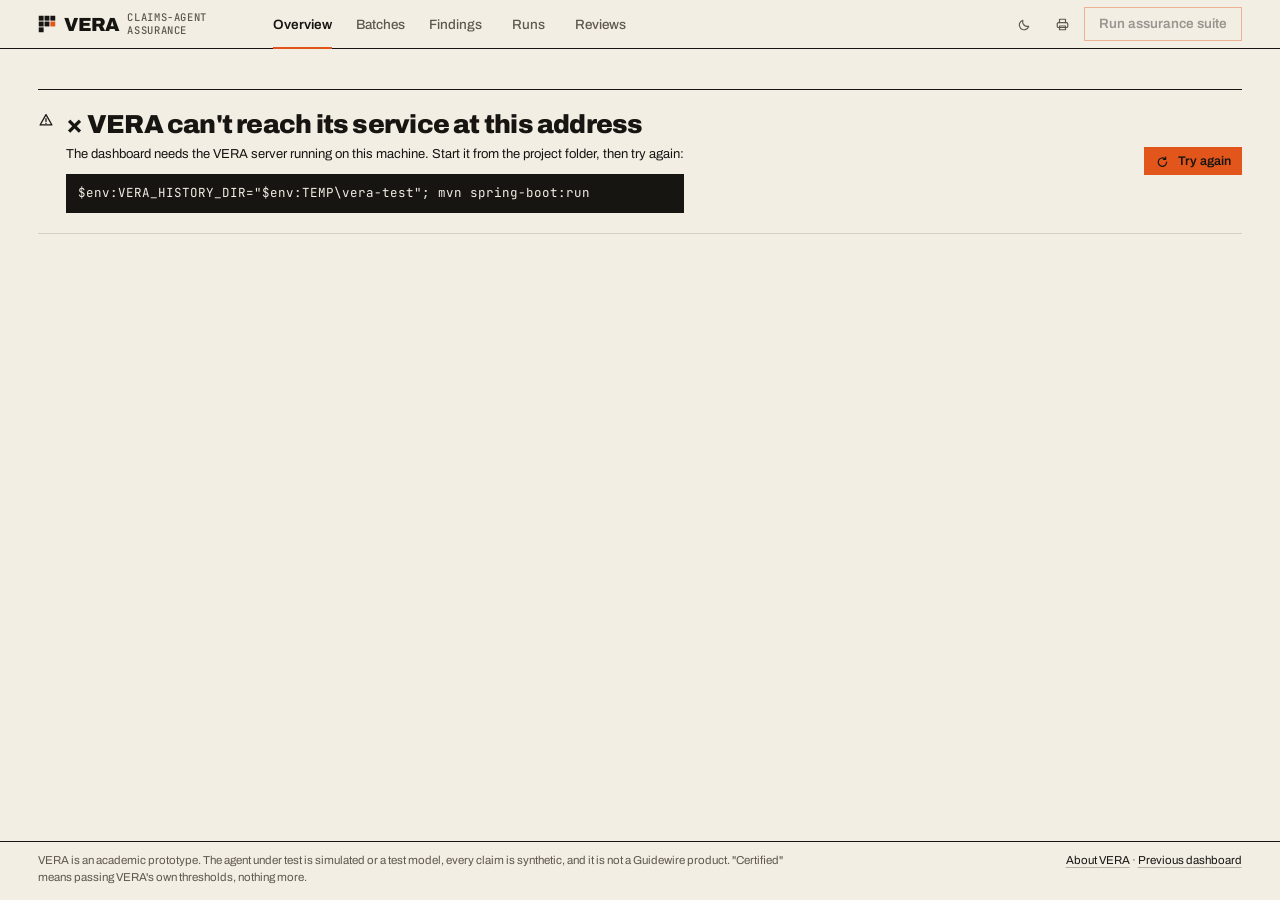
==== commit 04462cb0: "One product look for landing and dashboard: shared Cream Ledger tokens - tokens.css is the single sh" ====
--- a/src/main/resources/static/dashboard.html
+++ b/src/main/resources/static/dashboard.html
@@ -1,12 +1,12 @@
-﻿<!DOCTYPE html>
+<!DOCTYPE html>
 <html lang="en" class="ledger">
 <head>
 <meta charset="UTF-8">
 <meta name="viewport" content="width=device-width, initial-scale=1">
 <title>VERA dashboard: claims-agent assurance runs</title>
 <meta name="description" content="Run VERA's 36 synthetic claims through the agent-under-test, read the verdict, open the evidence for every failed check, and sign off batches.">
-<meta name="theme-color" content="#fafaf7">
-<link rel="icon" href="data:image/svg+xml,%3Csvg xmlns='http://www.w3.org/2000/svg' viewBox='0 0 32 32'%3E%3Crect width='32' height='32' rx='8' fill='%23070d24'/%3E%3Cg fill='%232340ff'%3E%3Crect x='6' y='6' width='6' height='6' rx='1.5'/%3E%3Crect x='13' y='6' width='6' height='6' rx='1.5'/%3E%3Crect x='20' y='6' width='6' height='6' rx='1.5'/%3E%3Crect x='6' y='13' width='6' height='6' rx='1.5'/%3E%3Crect x='13' y='13' width='6' height='6' rx='1.5'/%3E%3Crect x='6' y='20' width='6' height='6' rx='1.5'/%3E%3C/g%3E%3Crect x='20' y='13' width='6' height='6' rx='1.5' fill='%23dce3ff'/%3E%3C/svg%3E">
+<meta name="theme-color" content="#f3eee4">
+<link rel="icon" href="data:image/svg+xml,%3Csvg xmlns='http://www.w3.org/2000/svg' viewBox='0 0 32 32'%3E%3Crect width='32' height='32' fill='%23f3eee4'/%3E%3Cg fill='%23171512'%3E%3Crect x='5' y='5' width='7' height='7'/%3E%3Crect x='12.5' y='5' width='7' height='7'/%3E%3Crect x='20' y='5' width='7' height='7'/%3E%3Crect x='5' y='12.5' width='7' height='7'/%3E%3Crect x='12.5' y='12.5' width='7' height='7'/%3E%3Crect x='5' y='20' width='7' height='7'/%3E%3C/g%3E%3Crect x='20' y='12.5' width='7' height='7' fill='%23e2551b'/%3E%3C/svg%3E">
 <link rel="preload" href="assets/fonts/archivo-var-latin.woff2" as="font" type="font/woff2" crossorigin>
 <link rel="preload" href="assets/fonts/jetbrains-mono-latin.woff2" as="font" type="font/woff2" crossorigin>
 <link rel="stylesheet" href="assets/css/tokens.css">
@@ -25,7 +25,7 @@
 <header class="shell">
   <div class="shell-in">
     <a class="wordmark" href="landing.html" aria-label="VERA, about the product">
-      <svg class="wm-mark" viewBox="0 0 24 24" aria-hidden="true"><g fill="currentColor"><rect x="1" y="1" width="6" height="6" rx="1.4"/><rect x="9" y="1" width="6" height="6" rx="1.4"/><rect x="17" y="1" width="6" height="6" rx="1.4"/><rect x="1" y="9" width="6" height="6" rx="1.4"/><rect x="9" y="9" width="6" height="6" rx="1.4"/><rect x="1" y="17" width="6" height="6" rx="1.4"/></g><rect x="17" y="9" width="6" height="6" rx="1.4" class="wm-hot"/></svg>
+      <svg class="wm-mark" viewBox="0 0 24 24" aria-hidden="true"><g fill="currentColor"><rect x="1" y="1" width="6.5" height="6.5"/><rect x="8.75" y="1" width="6.5" height="6.5"/><rect x="16.5" y="1" width="6.5" height="6.5"/><rect x="1" y="8.75" width="6.5" height="6.5"/><rect x="8.75" y="8.75" width="6.5" height="6.5"/><rect x="1" y="16.5" width="6.5" height="6.5"/></g><rect x="16.5" y="8.75" width="6.5" height="6.5" class="wm-hot"/></svg>
       <span class="wm-word">VERA</span>
       <span class="wm-sub">Claims-agent assurance</span>
     </a>
--- a/src/main/resources/static/assets/css/tokens.css
+++ b/src/main/resources/static/assets/css/tokens.css
@@ -1,7 +1,16 @@
-/* VERA design tokens: "Cobalt Ledger" (see DESIGN_DIRECTION.md). One source for colour, type,
-   space, radius, elevation and motion. Light is the default for the working dashboard (projectors
-   wash out dark UIs); dark is a designed theme. `.on-ink` and `.on-cobalt` re-scope tokens for
-   bands drawn on the brand's dark and cobalt fields. */
+/* VERA shared tokens: "Cream Ledger". One file for the landing page and the dashboard.
+   Warm cream paper, near-black ink, one warm orange accent used sparingly (the primary action,
+   the active tab, the thing you are pointing at). Structure is drawn with 1px hairlines in ink at
+   low opacity. No gradients, no glows, no pastel blocks.
+
+   Status never relies on the accent or on colour fills. Each status is a small label with a symbol,
+   its word, and a mark: solid ink = certified, hatched = needs review, outlined with a cross =
+   blocked, dashed = incomplete.
+
+   Type, all self-hosted under the SIL Open Font License (see ../fonts/OFL-*.txt):
+   - Display: Archivo variable at 800-900 weight, tracked tight (the heavy, tight grotesque).
+   - UI: Archivo at 400-600, normal width (the quiet grotesque).
+   - Mono: JetBrains Mono, for IDs, amounts and small-caps labels. */
 
 @font-face {
   font-family: "Archivo";
@@ -16,118 +25,71 @@
   font-weight: 100 800;
   font-display: swap;
 }
-/* Metric-matched fallbacks so the swap to the real faces does not shift layout. */
 @font-face { font-family: "Archivo Fallback"; src: local("Arial"); size-adjust: 101%; ascent-override: 88%; descent-override: 21%; line-gap-override: 0%; }
 @font-face { font-family: "JetBrains Mono Fallback"; src: local("Consolas"); size-adjust: 110%; ascent-override: 93%; descent-override: 24%; line-gap-override: 0%; }
 
 :root {
   color-scheme: light;
 
-  /* Brand */
-  --brand-ink: #070d24;      /* navy-black: hero, shell, verdict band */
-  --brand-ink-2: #0e1838;    /* raised on ink */
-  --cobalt: #2340ff;         /* the signature colour; white on it 6.5:1 */
-  --cobalt-deep: #1027c9;
-  --cobalt-lit: #6e7fff;     /* cobalt on ink, 5.6:1 */
-  --ice: #dce3ff;            /* lit edges, secondary text on cobalt (5.1:1) */
+  /* Paper and ink */
+  --paper: #f3eee4;          /* warm cream page */
+  --paper-2: #ebe5d8;        /* a sheet one step down, used sparingly */
+  --ink: #171512;            /* near-black, warm */
+  --ink-rgb: 23 21 18;
+  --muted: #5e584e;          /* 6.1:1 on paper */
+  --faint: #8b8478;          /* decorative only */
+  --hair: rgb(var(--ink-rgb) / .14);   /* hairline rules */
+  --hair-2: rgb(var(--ink-rgb) / .28); /* control borders, section rules */
+  --rule: var(--ink);        /* the one strong rule under a header */
 
-  /* Neutrals (working surfaces) */
-  --ink: #0b1230;
-  --canvas: #f4f5f8;
-  --surface: #ffffff;
-  --raised: #f9fafc;
-  --hairline: #e3e6ee;       /* table row rules only */
-  --rule: #8a93a8;           /* control borders, structural rules (3:1) */
-  --muted: #5a6378;          /* 5.5:1 on canvas */
-  --accent: var(--cobalt);   /* interactive elements and focus */
-  --accent-ink: #ffffff;
-  --accent-tint: #e8ecff;
-  --selection: #cfd8ff;
+  /* The one accent */
+  --accent: #e2551b;         /* warm orange; ink on it 5.4:1, it on paper 3.4:1 (large text and marks only) */
+  --accent-ink: #171512;
+  --accent-soft: rgb(226 85 27 / .12);
 
-  /* Status: certification meaning only, always with an icon and a label */
-  --certified: #1f6b47;  --certified-tint: #e3f2ea;  --certified-fill: #3aa774;
-  --review: #9a5b00;     --review-tint: #fbefd8;     --review-fill: #d9952a;
-  --blocked: #b42318;    --blocked-tint: #fbe5e2;    --blocked-fill: #d8473a;
-  --incomplete: #565878; --incomplete-tint: #ebebf3; --incomplete-fill: #8a8bb5;
-  --nodata: #6b7280;     --nodata-tint: #eef0f3;
+  /* Hatching for "needs review" (drawn in ink, never coloured) */
+  --hatch: repeating-linear-gradient(135deg, var(--ink) 0 1.5px, transparent 1.5px 5px);
 
   /* Type */
+  --display: "Archivo", "Archivo Fallback", system-ui, "Segoe UI", Arial, sans-serif;
   --sans: "Archivo", "Archivo Fallback", system-ui, "Segoe UI", Arial, sans-serif;
   --mono: "JetBrains Mono", "JetBrains Mono Fallback", ui-monospace, Consolas, monospace;
-  --display-stretch: 118%;   /* expanded voice for headlines and numerals */
-  --fs-verdict: 44px;
-  --fs-numeral: 56px;
-  --fs-h2: 24px;
-  --fs-h3: 18px;
-  --fs-body: 16px;
-  --fs-data: 15px;
-  --fs-small: 14px;
-  --fs-label: 13px;
+  --display-weight: 860;
+  --display-track: -.045em;
 
-  /* Space: 8px unit */
+  /* Space: 4px unit */
   --s1: 4px; --s2: 8px; --s3: 12px; --s4: 16px; --s5: 24px; --s6: 32px; --s7: 48px; --s8: 64px; --s9: 96px; --s10: 128px;
-  --gutter: 24px;
-  --side: clamp(16px, 3.4vw, 64px);
+  --side: clamp(16px, 3vw, 48px);
   --max: 1440px;
-
-  /* Radius */
-  --r-control: 8px;
-  --r-panel: 14px;
-  --r-pill: 999px;
-
-  /* Elevation: layers and hairlines; one soft shadow for floating surfaces */
-  --lift: 0 1px 2px rgb(11 18 48 / 0.06), 0 8px 24px rgb(11 18 48 / 0.06);
-  --overlay-shadow: 0 30px 60px rgb(7 13 36 / 0.28), 0 2px 8px rgb(7 13 36 / 0.12);
-  --scrim: rgb(7 13 36 / 0.5);
-
-  /* Texture: SVG grain, generated inline (no external file) */
-  --grain: url("data:image/svg+xml,%3Csvg xmlns='http://www.w3.org/2000/svg' width='160' height='160'%3E%3Cfilter id='n'%3E%3CfeTurbulence type='fractalNoise' baseFrequency='.85' numOctaves='3' stitchTiles='stitch'/%3E%3CfeColorMatrix values='0 0 0 0 1 0 0 0 0 1 0 0 0 0 1 0 0 0 .07 0'/%3E%3C/filter%3E%3Crect width='160' height='160' filter='url(%23n)'/%3E%3C/svg%3E");
+  --r: 0;
 
   /* Motion */
-  --t-fast: 150ms;
-  --t-base: 240ms;
-  --t-slow: 420ms;
+  --t-fast: 140ms;
+  --t-base: 220ms;
+  --t-slow: 380ms;
   --ease-out: cubic-bezier(.16, 1, .3, 1);
   --ease-in-out: cubic-bezier(.65, 0, .35, 1);
+
+  --scrim: rgb(var(--ink-rgb) / .38);
+
+  /* Legacy names still read by shared components */
+  --canvas: var(--paper);
+  --surface: var(--paper);
+  --raised: var(--paper-2);
+  --hairline: var(--hair);
+  --selection: var(--accent-soft);
 }
 
-/* Tokens re-scoped for content drawn on the ink field (shell, verdict band, landing hero). */
-.on-ink, :root[data-theme="dark"] {
-  --ink: #eef1fb;
-  --surface: #0e1838;
-  --raised: #142046;
-  --hairline: #22305a;
-  --rule: #4a5a8a;
-  --muted: #9aa6cc;
-  --accent: #6e7fff;
-  --accent-ink: #070d24;
-  --accent-tint: #18245a;
-  --selection: #2a3d8e;
-  --certified: #4fbf8a;  --certified-tint: #10301f;  --certified-fill: #3aa774;
-  --review: #e3a33b;     --review-tint: #33260c;     --review-fill: #d9952a;
-  --blocked: #f2776a;    --blocked-tint: #3a1714;    --blocked-fill: #d8473a;
-  --incomplete: #a6a3d9; --incomplete-tint: #23233d; --incomplete-fill: #8a8bb5;
-  --nodata: #9aa6cc;     --nodata-tint: #1a2448;
-  --lift: 0 1px 0 rgb(255 255 255 / 0.04) inset;
-}
 :root[data-theme="dark"] {
   color-scheme: dark;
-  --canvas: #070d24;
-  --overlay-shadow: 0 30px 60px rgb(0 0 0 / 0.55);
-  --scrim: rgb(0 0 0 / 0.6);
+  --paper: #161411;
+  --paper-2: #1e1b17;
+  --ink: #efe9dd;
+  --ink-rgb: 239 233 221;
+  --muted: #a9a194;
+  --faint: #6f685d;
+  --accent: #f06a2e;
+  --accent-ink: #161411;
+  --accent-soft: rgb(240 106 46 / .16);
+  --scrim: rgb(0 0 0 / .6);
 }
-.on-cobalt {
-  --ink: #ffffff;
-  --muted: #dce3ff;
-  --hairline: rgb(255 255 255 / 0.22);
-  --rule: rgb(255 255 255 / 0.5);
-  --accent: #ffffff;
-  --accent-ink: #1027c9;
-}
-
-@media (max-width: 1279px) {
-  :root { --fs-verdict: 36px; --fs-numeral: 46px; }
-}
-@media (max-width: 640px) {
-  :root { --fs-verdict: 28px; --fs-numeral: 36px; --gutter: 16px; }
-}
--- a/src/main/resources/static/assets/css/base.css
+++ b/src/main/resources/static/assets/css/base.css
@@ -2,9 +2,9 @@
 html { -webkit-text-size-adjust: 100%; text-size-adjust: 100%; }
 body {
   margin: 0;
-  background: var(--canvas);
+  background: var(--paper);
   color: var(--ink);
-  font: 400 var(--fs-body)/1.55 var(--sans);
+  font: 400 16px/1.55 var(--sans);
   font-feature-settings: "ss01" 0;
   -webkit-font-smoothing: antialiased;
   text-rendering: optimizeLegibility;
@@ -14,25 +14,26 @@
 p { text-wrap: pretty; }
 button, input, textarea, select { font: inherit; color: inherit; }
 button { cursor: pointer; }
-a { color: var(--accent); text-underline-offset: 3px; text-decoration-thickness: 1px; }
+a { color: var(--ink); text-underline-offset: 3px; text-decoration-thickness: 1px; }
 a:hover { text-decoration-thickness: 2px; }
-::selection { background: var(--selection); color: var(--ink); }
+::selection { background: var(--accent); color: var(--accent-ink); }
 :focus { outline: none; }
-:focus-visible { outline: 2px solid var(--accent); outline-offset: 2px; border-radius: 3px; }
+:focus-visible { outline: 2px solid var(--accent); outline-offset: 2px; }
 [hidden] { display: none !important; }
 .num, table { font-variant-numeric: tabular-nums; }
 .mono { font-family: var(--mono); }
+.num { font-variant-numeric: tabular-nums; }
 .muted { color: var(--muted); }
 .sr-only { position: absolute; width: 1px; height: 1px; padding: 0; margin: -1px; overflow: hidden; clip: rect(0 0 0 0); white-space: nowrap; border: 0; }
 
 .skip {
   position: absolute; left: var(--s4); top: -60px; z-index: 100;
   background: var(--accent); color: var(--accent-ink); padding: var(--s2) var(--s4);
-  border-radius: var(--r-control); text-decoration: none; font-weight: 500;
+  text-decoration: none; font-weight: 600;
 }
 .skip:focus-visible { top: var(--s3); }
 
-* { scrollbar-width: thin; scrollbar-color: var(--rule) transparent; }
+* { scrollbar-width: thin; scrollbar-color: var(--hair-2) transparent; }
 
 @media (prefers-reduced-motion: reduce) {
   *, *::before, *::after {
--- a/src/main/resources/static/assets/css/components.css
+++ b/src/main/resources/static/assets/css/components.css
@@ -1,146 +1,138 @@
-/* Shared components (dashboard and landing): buttons, chips, banners, panels, toast, skeleton,
-   dialog, fields, empty states. "Cobalt Ledger": thick rounded rules, saturated cobalt actions. */
+/* Shared components for the landing page and the dashboard, on tokens.css.
+   Square corners, 1px hairlines, ink controls, the orange accent only on the primary action. */
 
 .wrap { width: 100%; max-width: var(--max); margin: 0 auto; padding: 0 var(--side); }
-.ic { width: 20px; height: 20px; flex: none; }
-.num { font-variant-numeric: tabular-nums; }
+.ic { width: 16px; height: 16px; flex: none; }
 .strong { font-weight: 700; }
-.small { font-size: 14px; }
+.small { font-size: 13px; }
+.label { font: 500 11px/1.3 var(--mono); letter-spacing: .08em; text-transform: uppercase; color: var(--muted); }
 
-/* Buttons: step up on hover, press on click */
+/* ---------- Buttons ---------- */
 .btn {
-  display: inline-flex; align-items: center; justify-content: center; gap: var(--s2);
-  min-height: 44px; padding: 0 var(--s5);
-  border: 1.5px solid var(--rule); border-radius: var(--r-pill);
-  background: var(--surface); color: var(--ink);
-  font: 600 15px/1 var(--sans); white-space: nowrap; text-decoration: none; letter-spacing: .005em;
-  transition: background-color var(--t-fast) var(--ease-out), border-color var(--t-fast) var(--ease-out), color var(--t-fast) var(--ease-out), transform var(--t-fast) var(--ease-out), box-shadow var(--t-fast) var(--ease-out);
+  display: inline-flex; align-items: center; justify-content: center; gap: 8px;
+  min-height: 34px; padding: 0 14px;
+  border: 1px solid var(--ink); border-radius: 0;
+  background: transparent; color: var(--ink);
+  font: 600 13.5px/1 var(--sans); white-space: nowrap; text-decoration: none;
+  transition: background-color var(--t-fast) var(--ease-out), color var(--t-fast) var(--ease-out), border-color var(--t-fast) var(--ease-out);
 }
-.btn:hover { border-color: var(--ink); transform: translateY(-1px); }
+.btn:hover { background: var(--ink); color: var(--paper); }
 .btn:active { transform: translateY(1px); }
-.btn[disabled], .btn[aria-disabled="true"] { cursor: not-allowed; opacity: .5; transform: none; }
-.btn .ic { width: 18px; height: 18px; }
-.btn-primary { background: var(--cobalt); border-color: var(--cobalt); color: #fff; box-shadow: 0 2px 0 0 var(--cobalt-deep); }
-.btn-primary:hover { background: var(--cobalt-deep); border-color: var(--cobalt-deep); box-shadow: 0 3px 0 0 #0a1a8a; }
-.btn-primary:active { box-shadow: 0 0 0 0 var(--cobalt-deep); }
-.btn-primary[aria-busy="true"] { opacity: 1; cursor: progress; background: var(--brand-ink-2); border-color: var(--cobalt); color: #fff; box-shadow: none; }
-.on-cobalt .btn-primary { background: #fff; border-color: #fff; color: var(--cobalt-deep); box-shadow: 0 3px 0 0 #0a1a8a; }
-.btn-quiet { background: transparent; border-color: transparent; color: var(--muted); }
-.btn-quiet:hover { color: var(--ink); background: color-mix(in srgb, var(--ink) 8%, transparent); border-color: transparent; }
-.btn-icon { width: 44px; padding: 0; }
-.btn-s { min-height: 36px; padding: 0 var(--s4); font-size: 14px; }
-.btn-l { min-height: 56px; padding: 0 var(--s6); font-size: 17px; }
-.btn-approve { color: var(--certified); border-color: color-mix(in srgb, var(--certified) 50%, var(--surface)); background: var(--surface); }
-.btn-approve:hover { background: var(--certified-tint); border-color: var(--certified); }
-.btn-reject { color: var(--blocked); border-color: color-mix(in srgb, var(--blocked) 50%, var(--surface)); background: var(--surface); }
-.btn-reject:hover { background: var(--blocked-tint); border-color: var(--blocked); }
+.btn[disabled], .btn[aria-disabled="true"] { cursor: not-allowed; opacity: .4; background: transparent; color: var(--ink); transform: none; }
+.btn .ic { width: 15px; height: 15px; }
+.btn-primary { background: var(--accent); border-color: var(--accent); color: var(--accent-ink); }
+.btn-primary:hover { background: var(--ink); border-color: var(--ink); color: var(--paper); }
+.btn-primary[aria-busy="true"] { cursor: progress; background: var(--ink); border-color: var(--ink); color: var(--paper); opacity: 1; }
+.btn-quiet { border-color: transparent; color: var(--muted); }
+.btn-quiet:hover { background: rgb(var(--ink-rgb) / .07); color: var(--ink); }
+.btn-icon { width: 34px; padding: 0; }
+.btn-s { min-height: 28px; padding: 0 10px; font-size: 12.5px; }
+.btn-l { min-height: 48px; padding: 0 22px; font-size: 15px; }
+.btn-approve:hover { background: var(--ink); color: var(--paper); }
+.btn-reject { border-style: dashed; }
+.btn-reject:hover { background: var(--ink); color: var(--paper); border-style: solid; }
 
-/* Status chip: icon + label; colour carries meaning only together with both */
+/* ---------- Status label: symbol + word + mark. Never the accent, never a colour fill. ----------
+   CERTIFIED  solid ink
+   REVIEW     hatched swatch, ink outline
+   BLOCKED    outlined, with a cross
+   INCOMPLETE dashed outline
+   NO_DATA    hairline outline */
 .chip {
-  --c: var(--nodata); --t: var(--nodata-tint);
   display: inline-flex; align-items: center; gap: 6px;
-  padding: 4px 11px 4px 7px; border-radius: var(--r-pill);
-  background: var(--t); color: var(--c); box-shadow: inset 0 0 0 1px color-mix(in srgb, var(--c) 28%, transparent);
-  font: 600 14px/1.3 var(--sans); white-space: nowrap;
-  transition: background-color var(--t-base) var(--ease-out), color var(--t-base) var(--ease-out);
+  height: 22px; padding: 0 7px 0 5px;
+  border: 1px solid var(--ink); border-radius: 0; background: transparent; color: var(--ink);
+  font: 600 10.5px/1 var(--mono); letter-spacing: .07em; text-transform: uppercase; white-space: nowrap;
 }
-.chip .ic { width: 18px; height: 18px; }
-.chip[data-s="CERTIFIED"] { --c: var(--certified); --t: var(--certified-tint); }
-.chip[data-s="NEEDS_HUMAN_REVIEW"] { --c: var(--review); --t: var(--review-tint); }
-.chip[data-s="BLOCKED"] { --c: var(--blocked); --t: var(--blocked-tint); }
-.chip[data-s="INCOMPLETE"] { --c: var(--incomplete); --t: var(--incomplete-tint); }
-.chip-l { font-size: 16px; padding: 6px 15px 6px 9px; }
-.chip-l .ic { width: 20px; height: 20px; }
-.chip.changed { animation: chipIn 1100ms var(--ease-out); }
-@keyframes chipIn {
-  0% { transform: scale(.85); box-shadow: 0 0 0 0 color-mix(in srgb, var(--c) 55%, transparent); }
-  35% { transform: scale(1.08); box-shadow: 0 0 0 10px color-mix(in srgb, var(--c) 0%, transparent); }
-  100% { transform: scale(1); }
-}
+.chip .ic { width: 13px; height: 13px; }
+.chip[data-s="CERTIFIED"] { background: var(--ink); color: var(--paper); }
+.chip[data-s="NEEDS_HUMAN_REVIEW"] .ic { display: none; }
+.chip[data-s="NEEDS_HUMAN_REVIEW"]::before { content: ""; width: 11px; height: 11px; background: var(--hatch); box-shadow: inset 0 0 0 1px var(--ink); }
+.chip[data-s="BLOCKED"] .ic { display: none; }
+.chip[data-s="BLOCKED"]::before { content: "\00d7"; font: 700 15px/1 var(--sans); margin: -1px 0 0; }
+.chip[data-s="INCOMPLETE"] { border-style: dashed; }
+.chip[data-s="NO_DATA"] { border-color: var(--hair-2); color: var(--muted); }
+.chip-l { height: 26px; padding: 0 9px 0 7px; font-size: 11.5px; }
+.chip.changed { animation: stamp 700ms var(--ease-out); }
+@keyframes stamp { 0% { transform: scale(1.25); opacity: 0; } 60% { transform: scale(.97); opacity: 1; } 100% { transform: none; } }
 
-/* Banners */
-.banner { font-size: 15px; }
-.banner .wrap { padding-top: 10px; padding-bottom: 10px; }
-.banner-sim { background: var(--cobalt); color: #fff; }
-.banner-sim strong { font-weight: 700; }
-.banner-fixture { background: var(--incomplete-tint); color: var(--ink); border-bottom: 1px solid var(--hairline); }
+/* Severity (not a status) */
+.sev { display: inline-block; padding: 2px 6px; border: 1px solid var(--hair-2); font: 600 10.5px/1.3 var(--mono); letter-spacing: .06em; text-transform: uppercase; color: var(--ink); white-space: nowrap; }
+.sev-crit { border-color: var(--ink); background: var(--ink); color: var(--paper); }
+.sev-error { border-style: dashed; color: var(--muted); }
 
-/* Panels */
-.panel { background: var(--surface); border: 1px solid var(--hairline); border-radius: var(--r-panel); }
+/* ---------- Banners ---------- */
+.banner { font-size: 13px; border-bottom: 1px solid var(--hair); }
+.banner .wrap { padding-top: 7px; padding-bottom: 7px; display: flex; flex-wrap: wrap; gap: 4px 10px; align-items: baseline; }
+.banner strong { font: 600 10.5px/1.6 var(--mono); letter-spacing: .08em; text-transform: uppercase; border: 1px solid var(--ink); padding: 0 6px; }
+.banner-sim { background: var(--paper-2); color: var(--ink); }
+.banner-fixture { background: var(--paper-2); color: var(--ink); }
+.banner-fixture strong { border-style: dashed; }
 
-/* Notices */
-.notice {
-  display: flex; gap: var(--s3); align-items: flex-start;
-  padding: var(--s4) var(--s5); margin: var(--s5) 0 0;
-  border: 1px solid var(--hairline); border-radius: var(--r-panel); background: var(--surface);
-}
-.notice .ic { margin-top: 2px; color: var(--cobalt); }
-.notice h2, .notice h3 { font-size: 17px; font-weight: 700; margin-bottom: 2px; }
-.notice p { color: var(--muted); }
-.notice-error { border-color: color-mix(in srgb, var(--blocked) 35%, var(--hairline)); background: var(--blocked-tint); }
-.notice-error .ic { color: var(--blocked); }
+/* ---------- Notices ---------- */
+.notice { display: flex; gap: 12px; align-items: flex-start; padding: 12px 0; margin: 12px 0 0; border-top: 1px solid var(--ink); border-bottom: 1px solid var(--hair); }
+.notice .ic { margin-top: 2px; color: var(--ink); }
+.notice h2, .notice h3 { font: 700 14px/1.35 var(--sans); margin-bottom: 2px; }
+.notice p { color: var(--muted); font-size: 13px; }
+.notice-error h2::before, .notice-error h3::before { content: "\00d7  "; }
 .notice-error p { color: var(--ink); }
-.notice.big { margin-top: var(--s8); padding: var(--s6); }
-.notice.big h2 { font: 800 28px/1.15 var(--sans); font-stretch: var(--display-stretch); margin-bottom: var(--s2); }
-.notice .actions { margin-left: auto; display: flex; gap: var(--s2); align-self: center; }
-.cmd { margin: var(--s3) 0 0; padding: var(--s3) var(--s4); background: var(--brand-ink); color: #dce3ff; border-radius: var(--r-control); font: 14px/1.5 var(--mono); white-space: pre-wrap; overflow-wrap: anywhere; }
+.notice-run { border-top-color: var(--accent); }
+.notice-run .ic { color: var(--accent); }
+.notice .actions { margin-left: auto; display: flex; gap: 8px; align-self: center; }
+.notice.big { margin-top: 40px; padding: 20px 0; }
+.notice.big h2 { font: var(--display-weight) 26px/1.1 var(--display); letter-spacing: -.03em; margin-bottom: 6px; }
+.cmd { margin: 10px 0 0; padding: 10px 12px; background: var(--ink); color: var(--paper); font: 12.5px/1.5 var(--mono); white-space: pre-wrap; overflow-wrap: anywhere; }
 
-/* Toast */
+/* ---------- Toast ---------- */
 .toast {
-  position: fixed; left: 50%; bottom: var(--s5); z-index: 80;
-  transform: translate(-50%, 16px); opacity: 0; pointer-events: none;
-  max-width: min(620px, calc(100vw - 32px));
-  background: var(--brand-ink); color: #fff; border-radius: var(--r-panel);
-  padding: 14px 20px; font-size: 15px; box-shadow: var(--overlay-shadow);
-  border-left: 0; outline: 1px solid rgb(255 255 255 / .08);
+  position: fixed; left: 50%; bottom: 20px; z-index: 80;
+  transform: translate(-50%, 12px); opacity: 0; pointer-events: none;
+  max-width: min(560px, calc(100vw - 32px));
+  background: var(--ink); color: var(--paper); padding: 10px 14px; font-size: 13px;
+  border-left: 3px solid var(--accent);
   transition: opacity var(--t-base) var(--ease-out), transform var(--t-base) var(--ease-out);
 }
 .toast.show { opacity: 1; transform: translate(-50%, 0); }
 
-/* Skeleton */
-.sk { background: color-mix(in srgb, var(--ink) 9%, transparent); border-radius: 8px; }
+/* Skeleton and empty */
+.sk { background: repeating-linear-gradient(135deg, var(--hair) 0 1px, transparent 1px 6px); }
+.empty { padding: 32px 0; color: var(--muted); border-top: 1px dashed var(--hair-2); border-bottom: 1px dashed var(--hair-2); }
 
-/* Empty */
-.empty { padding: var(--s7) var(--s5); color: var(--muted); text-align: center; border: 1.5px dashed var(--rule); border-radius: var(--r-panel); background: var(--surface); }
+/* ---------- Dialog ---------- */
+.rdlg { border: 1px solid var(--ink); border-radius: 0; padding: 0; width: min(480px, calc(100vw - 32px)); background: var(--paper); color: var(--ink); }
+.rdlg::backdrop { background: var(--scrim); }
+.rdlg[open] { animation: dlgIn var(--t-base) var(--ease-out); }
+@keyframes dlgIn { from { opacity: 0; transform: translateY(8px); } }
+.rdlg-f { display: grid; gap: 14px; padding: 20px; }
+.rdlg header { display: flex; align-items: flex-start; gap: 12px; justify-content: space-between; border-bottom: 1px solid var(--ink); padding-bottom: 10px; }
+.rdlg h2 { font: var(--display-weight) 22px/1.1 var(--display); letter-spacing: -.03em; }
+.rdlg-effect { color: var(--muted); font-size: 13.5px; }
+.rdlg-effect b { color: var(--ink); }
+.rdlg footer { display: flex; justify-content: flex-end; gap: 8px; margin-top: 4px; }
+.rdlg [data-ok] { background: var(--ink); border-color: var(--ink); color: var(--paper); }
+.rdlg [data-ok]:hover { background: var(--accent); border-color: var(--accent); color: var(--accent-ink); }
+.rdlg-err { display: flex; gap: 8px; padding: 8px 10px; border: 1px solid var(--ink); font-size: 13px; }
+.field { display: grid; gap: 5px; font: 600 12px var(--sans); }
+.field b { color: var(--accent); }
+.field i { font-style: normal; font-weight: 400; color: var(--muted); }
+.field input, .field textarea { font: 400 14px/1.4 var(--sans); padding: 8px 10px; border: 1px solid var(--hair-2); border-radius: 0; background: var(--paper); color: var(--ink); resize: vertical; }
+.field input:focus-visible, .field textarea:focus-visible { outline: 2px solid var(--accent); outline-offset: 0; border-color: var(--ink); }
+.field input[aria-invalid="true"] { border-color: var(--ink); border-width: 2px; }
+.field-err { font-weight: 600; }
+.field-err::before { content: "\00d7 "; }
 
-/* Severity tag (not a status) */
-.sev { display: inline-block; font: 600 13px/1.4 var(--sans); padding: 2px 10px; border-radius: 6px; border: 1.5px solid var(--rule); color: var(--ink); white-space: nowrap; }
-.sev-crit { background: var(--ink); border-color: var(--ink); color: var(--canvas); }
-.sev-error { border-style: dashed; color: var(--muted); }
+/* ---------- Tables (shared base) ---------- */
+.tscroll { overflow-x: auto; }
+.dtable { width: 100%; border-collapse: collapse; font-size: 13.5px; }
+.dtable th, .dtable td { text-align: left; padding: 0 10px; height: 34px; border-bottom: 1px solid var(--hair); vertical-align: middle; }
+.dtable thead th { font: 500 10.5px/1.3 var(--mono); letter-spacing: .08em; text-transform: uppercase; color: var(--muted); border-bottom: 1px solid var(--ink); white-space: nowrap; }
+.dtable tr[data-href] { cursor: pointer; }
+.dtable tr[data-href]:hover { background: rgb(var(--ink-rgb) / .04); }
 
-/* Dialog */
-.rdlg { border: 0; padding: 0; border-radius: 18px; width: min(520px, calc(100vw - 32px)); background: var(--surface); color: var(--ink); box-shadow: var(--overlay-shadow); }
-.rdlg::backdrop { background: var(--scrim); backdrop-filter: blur(4px); }
-.rdlg[open] { animation: dlgIn var(--t-slow) var(--ease-out); }
-@keyframes dlgIn { from { opacity: 0; transform: translateY(12px) scale(.98); } }
-.rdlg-f { display: grid; gap: var(--s4); padding: var(--s6); }
-.rdlg header { display: flex; align-items: flex-start; gap: var(--s3); justify-content: space-between; }
-.rdlg h2 { font: 800 24px/1.15 var(--sans); font-stretch: 112%; }
-.rdlg[data-kind="approve"] h2 { color: var(--certified); }
-.rdlg[data-kind="reject"] h2 { color: var(--blocked); }
-.rdlg-effect { color: var(--muted); }
-.rdlg-effect b { color: var(--ink); }
-.rdlg footer { display: flex; justify-content: flex-end; gap: var(--s2); margin-top: var(--s2); }
-.rdlg[data-kind="reject"] [data-ok] { background: var(--blocked); border-color: var(--blocked); box-shadow: none; }
-.rdlg[data-kind="approve"] [data-ok] { background: var(--certified); border-color: var(--certified); box-shadow: none; }
-.rdlg-err { display: flex; gap: var(--s2); padding: var(--s3) var(--s4); border-radius: var(--r-control); background: var(--blocked-tint); color: var(--ink); font-size: 15px; }
-.rdlg-err .ic { color: var(--blocked); }
-.field { display: grid; gap: 6px; font-size: 14px; font-weight: 600; }
-.field b { color: var(--blocked); }
-.field i { font-style: normal; font-weight: 400; color: var(--muted); }
-.field input, .field textarea { font: 400 16px/1.4 var(--sans); padding: 11px 13px; border: 1.5px solid var(--rule); border-radius: var(--r-control); background: var(--canvas); color: var(--ink); resize: vertical; }
-.field input:focus-visible, .field textarea:focus-visible { outline: 2px solid var(--accent); outline-offset: 1px; border-color: var(--accent); }
-.field input[aria-invalid="true"] { border-color: var(--blocked); }
-.field-err { color: var(--blocked); font-weight: 500; }
-
-/* Tables (shared) */
-.tscroll { overflow-x: auto; border-radius: var(--r-panel); }
-.dtable { width: 100%; border-collapse: separate; border-spacing: 0; background: var(--surface); border: 1px solid var(--hairline); border-radius: var(--r-panel); font-size: var(--fs-data); }
-.dtable th, .dtable td { text-align: left; padding: 13px 16px; border-bottom: 1px solid var(--hairline); vertical-align: middle; }
-.dtable thead th { font: 600 12px/1.3 var(--sans); letter-spacing: .06em; text-transform: uppercase; color: var(--muted); background: var(--raised); white-space: nowrap; }
-.dtable thead th:first-child { border-top-left-radius: var(--r-panel); }
-.dtable thead th:last-child { border-top-right-radius: var(--r-panel); }
-.dtable tbody tr:last-child > * { border-bottom: 0; }
-.dtable tbody th { font-weight: 600; }
-.dtable tr[data-href] { cursor: pointer; transition: background-color var(--t-fast) var(--ease-out); }
-.dtable tr[data-href]:hover { background: var(--accent-tint); }
+/* ---------- Mini status block (Runs table, landing results) ---------- */
+.mchip { display: inline-grid; place-items: center; min-width: 26px; height: 18px; padding: 0 3px; border: 1px solid var(--ink); font: 600 10px/1 var(--mono); color: var(--ink); background: transparent; }
+.mchip .ic { display: none; }
+.mchip[data-s="CERTIFIED"] { background: var(--ink); color: var(--paper); }
+.mchip[data-s="NEEDS_HUMAN_REVIEW"] { background: repeating-linear-gradient(135deg, rgb(var(--ink-rgb) / .35) 0 1px, transparent 1px 4px); }
+.mchip[data-s="BLOCKED"] { border-style: solid; text-decoration: line-through; }
+.mchip[data-s="INCOMPLETE"] { border-style: dashed; }
--- a/src/main/resources/static/assets/css/dashboard.css
+++ b/src/main/resources/static/assets/css/dashboard.css
@@ -1,533 +1,399 @@
-/* Dashboard: "Paper Ledger". A working register on white paper, ruled in black ink, with one acid-lime
-   highlighter for "what you are looking at" (never a status). Status uses solid, labelled blocks.
-   Rationale and sources: DESIGN_RESEARCH.md "My 7 references". Landing page tokens are untouched;
-   this file re-declares the dashboard's own tokens (it is loaded only by dashboard.html). */
-
-:root.ledger {
-  color-scheme: light;
-  --paper: #fafaf7;
-  --sheet: #ffffff;
-  --ink: #111111;
-  --ink-2: #2b2b28;
-  --muted: #55554f;          /* 7.2:1 on paper */
-  --rule: #111111;           /* strong rules */
-  --rule-2: #8c8c84;         /* control borders, 3.2:1 */
-  --hairline: #dcdcd4;       /* row rules */
-  --hl: #d7f542;             /* highlighter: selection, active, focus fill. Ink on it 15:1 */
-  --hl-soft: #f3fbcf;
-  --focus: #111111;
-  --link: #111111;
-
-  /* Status: solid blocks with a label and a glyph. Text colour chosen per block for AA. */
-  --st-cert: #16613e;  --st-cert-ink: #ffffff;
-  --st-rev: #e8a33d;   --st-rev-ink: #111111;
-  --st-blk: #c42b1c;   --st-blk-ink: #ffffff;
-  --st-inc: #4e5166;   --st-inc-ink: #ffffff;
-  --st-nod: #8c8c84;   --st-nod-ink: #111111;
-  /* Status colour used as text on paper */
-  --t-cert: #16613e; --t-rev: #8a5200; --t-blk: #c42b1c; --t-inc: #4e5166;
-
-  --certified: var(--t-cert); --review: var(--t-rev); --blocked: var(--t-blk); --incomplete: var(--t-inc);
-  --canvas: var(--paper); --surface: var(--sheet); --raised: #f4f4ef;
-  --accent: var(--ink); --accent-ink: #ffffff; --accent-tint: var(--hl-soft);
-  --selection: var(--hl);
-
-  --sans: "Archivo", "Archivo Fallback", system-ui, "Segoe UI", Arial, sans-serif;
-  --mono: "JetBrains Mono", "JetBrains Mono Fallback", ui-monospace, Consolas, monospace;
-  --r: 2px;
-  --t-fast: 140ms; --t-base: 220ms; --t-slow: 380ms;
-  --ease-out: cubic-bezier(.16, 1, .3, 1);
-  --overlay-shadow: 0 0 0 1px #111, 12px 12px 0 rgb(17 17 17 / .14);
-  --scrim: rgb(17 17 17 / .45);
-}
-:root.ledger[data-theme="dark"] {
-  color-scheme: dark;
-  --paper: #0e0e0c;
-  --sheet: #161614;
-  --ink: #f2f1ea;
-  --ink-2: #d9d8cf;
-  --muted: #a8a79d;
-  --rule: #f2f1ea;
-  --rule-2: #6f6f68;
-  --hairline: #2e2e2a;
-  --hl: #d7f542;
-  --hl-soft: #262b10;
-  --focus: #d7f542;
-  --link: #f2f1ea;
-  --st-cert: #4cc38a;  --st-cert-ink: #0e0e0c;
-  --st-rev: #f0b44c;   --st-rev-ink: #0e0e0c;
-  --st-blk: #ff6b5b;   --st-blk-ink: #0e0e0c;
-  --st-inc: #a6a9c4;   --st-inc-ink: #0e0e0c;
-  --st-nod: #6f6f68;   --st-nod-ink: #f2f1ea;
-  --t-cert: #4cc38a; --t-rev: #f0b44c; --t-blk: #ff6b5b; --t-inc: #a6a9c4;
-  --raised: #1c1c19;
-  --accent-ink: #0e0e0c;
-  --overlay-shadow: 0 0 0 1px #f2f1ea, 12px 12px 0 rgb(0 0 0 / .5);
-  --scrim: rgb(0 0 0 / .6);
-}
-
-/* ---------- Page frame: footer sits at the bottom on short pages ---------- */
-.ledger body { background: var(--paper); color: var(--ink); min-height: 100vh; display: flex; flex-direction: column; }
-.ledger main { flex: 1; padding-bottom: 48px; }
-.ledger main:focus { outline: none; }
-.ledger ::selection { background: var(--hl); color: #111; }
-.ledger :focus-visible { outline: 3px solid var(--focus); outline-offset: 2px; border-radius: 0; }
-.ledger .num, .ledger .mono { font-family: var(--mono); font-variant-numeric: tabular-nums; }
-.ledger a { color: var(--link); text-decoration-thickness: 1.5px; text-underline-offset: 3px; }
-.ledger a:hover { background: var(--hl); color: #111; text-decoration: none; }
-.wrap { width: 100%; max-width: 1440px; margin: 0 auto; padding: 0 clamp(16px, 3vw, 48px); }
-.ic { width: 18px; height: 18px; flex: none; }
-
-/* ---------- Controls: square, inked ---------- */
-.ledger .btn { display: inline-flex; align-items: center; justify-content: center; gap: 8px; min-height: 40px; padding: 0 16px; border: 1.5px solid var(--ink); border-radius: var(--r); background: var(--sheet); color: var(--ink); font: 600 14px/1 var(--sans); letter-spacing: .01em; box-shadow: none; transition: background-color var(--t-fast) var(--ease-out), color var(--t-fast) var(--ease-out), transform var(--t-fast) var(--ease-out); text-decoration: none; white-space: nowrap; }
-.ledger .btn:hover { background: var(--hl); color: #111; border-color: var(--ink); transform: none; }
-.ledger .btn:active { transform: translateY(1px); }
-.ledger .btn[disabled], .ledger .btn[aria-disabled="true"] { opacity: .45; cursor: not-allowed; background: var(--sheet); color: var(--ink); }
-.ledger .btn-primary { background: var(--ink); color: var(--paper); border-color: var(--ink); box-shadow: none; }
-.ledger .btn-primary:hover { background: var(--hl); color: #111; }
-.ledger .btn-primary[aria-busy="true"] { background: var(--hl); color: #111; border-color: var(--ink); cursor: progress; opacity: 1; }
-.ledger .btn-quiet { border-color: transparent; background: transparent; color: var(--ink); }
-.ledger .btn-quiet:hover { background: var(--hl); color: #111; }
-.ledger .btn-icon { width: 40px; padding: 0; }
-.ledger .btn-s { min-height: 34px; padding: 0 12px; font-size: 13.5px; }
-.ledger .btn-l { min-height: 48px; padding: 0 22px; font-size: 16px; }
-.ledger .btn-approve { border-color: var(--st-cert); color: var(--t-cert); }
-.ledger .btn-approve:hover { background: var(--st-cert); color: var(--st-cert-ink); border-color: var(--st-cert); }
-.ledger .btn-reject { border-color: var(--st-blk); color: var(--t-blk); }
-.ledger .btn-reject:hover { background: var(--st-blk); color: var(--st-blk-ink); border-color: var(--st-blk); }
-
-/* ---------- Status: solid labelled blocks (no pastel pills) ---------- */
-.ledger .chip { --b: var(--st-nod); --f: var(--st-nod-ink); display: inline-flex; align-items: center; gap: 6px; padding: 4px 9px 4px 6px; border-radius: 0; background: var(--b); color: var(--f); box-shadow: none; font: 700 12.5px/1.25 var(--sans); letter-spacing: .06em; text-transform: uppercase; white-space: nowrap; }
-.ledger .chip .ic { width: 16px; height: 16px; }
-.ledger .chip[data-s="CERTIFIED"] { --b: var(--st-cert); --f: var(--st-cert-ink); }
-.ledger .chip[data-s="NEEDS_HUMAN_REVIEW"] { --b: var(--st-rev); --f: var(--st-rev-ink); }
-.ledger .chip[data-s="BLOCKED"] { --b: var(--st-blk); --f: var(--st-blk-ink); }
-.ledger .chip[data-s="INCOMPLETE"] { --b: var(--st-inc); --f: var(--st-inc-ink); background: repeating-linear-gradient(135deg, var(--st-inc) 0 6px, color-mix(in srgb, var(--st-inc) 82%, #000) 6px 9px); }
-.ledger .chip[data-s="NO_DATA"] { background: transparent; color: var(--ink); box-shadow: inset 0 0 0 1.5px var(--ink); border-style: dashed; }
-.ledger .chip-l { font-size: 14px; padding: 7px 12px 7px 9px; }
-.ledger .chip-l .ic { width: 18px; height: 18px; }
-.ledger .chip.changed { animation: stamp 900ms var(--ease-out); }
-@keyframes stamp { 0% { transform: scale(1.35) rotate(-3deg); opacity: 0; } 60% { transform: scale(.96); opacity: 1; } 100% { transform: none; } }
-/* Tally: counts as labelled marks, not pills */
-.ledger .tally { display: flex; flex-wrap: wrap; gap: 6px; margin-top: 14px; }
-
-/* Severity tags */
-.ledger .sev { display: inline-block; padding: 3px 8px; border: 1.5px solid var(--ink); border-radius: 0; font: 700 12px/1.2 var(--sans); letter-spacing: .06em; text-transform: uppercase; color: var(--ink); background: transparent; }
-.ledger .sev-crit { background: var(--ink); color: var(--paper); }
-.ledger .sev-error { border-style: dashed; color: var(--muted); border-color: var(--muted); }
+/* Dashboard on the shared Cream Ledger tokens (tokens.css). Dense and quiet: 13-14px text,
+   ruled numbered lists, hairlines and whitespace, no cards, no shadows, no fills except ink.
+   The orange accent marks only the primary action, the active tab and the cell you point at. */
+
+body { font-size: 13.5px; line-height: 1.5; min-height: 100vh; display: flex; flex-direction: column; }
+main { flex: 1; padding-bottom: 40px; }
+main:focus { outline: none; }
+.num, .mono { font-family: var(--mono); font-variant-numeric: tabular-nums; }
+a { text-decoration-color: var(--hair-2); }
+a:hover { text-decoration-color: var(--accent); }
 
 /* ---------- Shell ---------- */
-.shell { position: sticky; top: 0; z-index: 40; background: var(--paper); border-bottom: 2px solid var(--rule); }
-.shell-in { max-width: 1440px; margin: 0 auto; padding: 0 clamp(16px, 3vw, 48px); height: 60px; display: flex; align-items: stretch; gap: 28px; }
-.wordmark { display: flex; align-items: center; gap: 10px; color: var(--ink); text-decoration: none; flex: none; }
-.ledger .wordmark:hover { background: transparent; color: var(--ink); }
-.wm-mark { width: 24px; height: 24px; color: var(--ink); }
-.wm-mark .wm-hot { fill: var(--hl); stroke: var(--ink); stroke-width: .8; }
-.wm-word { font: 900 22px/1 var(--sans); font-stretch: 125%; letter-spacing: .02em; }
-.wm-sub { font: 500 12px/1.2 var(--mono); color: var(--muted); max-width: 120px; text-transform: uppercase; letter-spacing: .04em; }
-.views { display: flex; align-items: stretch; gap: 0; border-left: 1px solid var(--hairline); }
-.views a { position: relative; display: inline-flex; align-items: center; gap: 8px; padding: 0 16px; border-right: 1px solid var(--hairline); color: var(--ink); text-decoration: none; font: 600 14.5px var(--sans); }
-.ledger .views a:hover { background: var(--hl-soft); color: var(--ink); }
-.views a[aria-current="page"] { background: var(--hl); color: #111; }
-.views a[aria-current="page"]::after { content: ""; position: absolute; left: 0; right: 0; bottom: -2px; height: 2px; background: #111; }
-.views .count:not(:empty) { font: 600 12px/1 var(--mono); padding: 3px 5px; border: 1.5px solid currentColor; font-variant-numeric: tabular-nums; }
-.views .count.attn:not(:empty) { background: var(--st-rev); color: #111; border-color: #111; }
-.shell-actions { margin-left: auto; display: flex; align-items: center; gap: 6px; }
-.agent-chip { font: 500 12.5px/1 var(--mono); color: var(--ink); padding: 8px 10px; border: 1.5px dashed var(--rule-2); white-space: nowrap; }
-.runbar { height: 4px; background: repeating-linear-gradient(90deg, var(--ink) 0 12px, transparent 12px 20px); background-size: 40px 4px; animation: tape 700ms linear infinite; }
-@keyframes tape { to { background-position: 40px 0; } }
+.shell { position: sticky; top: 0; z-index: 40; background: var(--paper); border-bottom: 1px solid var(--ink); }
+.shell-in { max-width: var(--max); margin: 0 auto; padding: 0 var(--side); height: 48px; display: flex; align-items: stretch; gap: 24px; }
+.wordmark { display: flex; align-items: center; gap: 8px; color: var(--ink); text-decoration: none; flex: none; }
+.wm-mark { width: 18px; height: 18px; color: var(--ink); }
+.wm-mark .wm-hot { fill: var(--accent); }
+.wm-word { font: var(--display-weight) 19px/1 var(--display); letter-spacing: -.04em; }
+.wm-sub { font: 500 10.5px/1.25 var(--mono); color: var(--muted); text-transform: uppercase; letter-spacing: .06em; max-width: 110px; }
+.views { display: flex; align-items: stretch; }
+.views a { position: relative; display: inline-flex; align-items: center; gap: 6px; padding: 0 12px; color: var(--muted); text-decoration: none; font: 500 13.5px var(--sans); }
+.views a:hover { color: var(--ink); }
+.views a[aria-current="page"] { color: var(--ink); font-weight: 600; }
+.views a[aria-current="page"]::after { content: ""; position: absolute; left: 12px; right: 12px; bottom: -1px; height: 2px; background: var(--accent); }
+.views .count:not(:empty) { font: 500 11px/1 var(--mono); color: var(--muted); }
+.views .count.attn:not(:empty) { color: var(--ink); font-weight: 700; }
+.views .count.attn:not(:empty)::before { content: "\25CF "; color: var(--accent); font-size: 8px; vertical-align: 2px; }
+.shell-actions { margin-left: auto; display: flex; align-items: center; gap: 4px; }
+.agent-chip { font: 500 11px/1 var(--mono); color: var(--muted); padding: 0 10px; white-space: nowrap; }
+.runbar { height: 2px; background: var(--accent); transform-origin: left; animation: tape 1.2s var(--ease-in-out) infinite; }
+@keyframes tape { 0% { transform: scaleX(0); } 60% { transform: scaleX(1); opacity: 1; } 100% { transform: scaleX(1); opacity: 0; } }
 @media (prefers-reduced-motion: reduce) { .runbar { animation: none; } }
 
-/* Banners */
-.ledger .banner { font-size: 14.5px; border-bottom: 1px solid var(--rule); }
-.ledger .banner .wrap { padding-top: 8px; padding-bottom: 8px; display: flex; gap: 12px; align-items: baseline; }
-.ledger .banner-sim { background: var(--ink); color: var(--paper); }
-.ledger .banner-sim strong { background: var(--hl); color: #111; padding: 1px 6px; font: 700 12px/1.4 var(--sans); letter-spacing: .06em; text-transform: uppercase; }
-.ledger .banner-fixture { background: repeating-linear-gradient(135deg, var(--paper) 0 10px, var(--hl-soft) 10px 20px); color: var(--ink); }
-.ledger .banner-fixture strong { font: 700 12px var(--sans); letter-spacing: .06em; text-transform: uppercase; }
-
-/* ---------- Notices, empty states ---------- */
-.ledger .notice { display: flex; gap: 12px; align-items: flex-start; padding: 14px 16px; margin: 16px 0 0; border: 1.5px solid var(--ink); border-radius: 0; background: var(--sheet); }
-.ledger .notice .ic { color: var(--ink); margin-top: 2px; }
-.ledger .notice h2, .ledger .notice h3 { font: 700 16px var(--sans); margin-bottom: 2px; }
-.ledger .notice p { color: var(--muted); }
-.ledger .notice-error { border: 2px solid var(--st-blk); }
-.ledger .notice-error .ic { color: var(--t-blk); }
-.ledger .notice-error p { color: var(--ink); }
-.ledger .notice-run { border: 2px solid var(--ink); background: var(--hl-soft); }
-.ledger .notice .actions { margin-left: auto; display: flex; gap: 8px; align-self: center; }
-.ledger .notice.big { margin-top: 32px; padding: 24px 24px 24px 30px; }
-.ledger .notice.big h2 { font: 800 26px/1.15 var(--sans); font-stretch: 112%; }
-.ledger .cmd { margin: 10px 0 0; padding: 10px 12px; background: var(--ink); color: var(--paper); border-radius: 0; font: 13.5px/1.5 var(--mono); }
-.empty-state { display: grid; grid-template-columns: auto minmax(0, 1fr); gap: 20px; align-items: center; padding: 24px; border: 1.5px dashed var(--rule-2); margin-top: 8px; }
-.empty-state .ghost { display: grid; grid-template-columns: repeat(8, 12px); gap: 3px; }
-.empty-state .ghost i { width: 12px; height: 12px; box-shadow: inset 0 0 0 1.5px var(--rule-2); }
-.empty-state h3 { font: 700 17px var(--sans); }
-.empty-state p { color: var(--muted); margin-top: 4px; max-width: 70ch; }
-.empty-state .btn { margin-top: 12px; }
-
-/* ---------- Page header (slim, all views except Overview) ---------- */
-.phead { border-bottom: 1px solid var(--rule); padding: 18px 0 14px; display: grid; grid-template-columns: minmax(0, 1fr) auto; gap: 6px 24px; align-items: end; }
-.phead h1 { font: 800 30px/1 var(--sans); font-stretch: 118%; letter-spacing: -.02em; }
-.phead p { color: var(--muted); font-size: 14.5px; margin-top: 6px; max-width: 90ch; }
+/* ---------- Page header (working views) ---------- */
+.phead { padding: 18px 0 10px; border-bottom: 1px solid var(--ink); display: grid; grid-template-columns: minmax(0, 1fr) auto; gap: 4px 24px; align-items: end; }
+.phead h1 { font: var(--display-weight) 24px/1 var(--display); letter-spacing: -.035em; }
+.phead p { color: var(--muted); font-size: 13px; margin-top: 6px; max-width: 100ch; }
 .phead .ph-side { display: flex; gap: 8px; align-items: center; }
 .phead .ph-filters { grid-column: 1 / -1; margin-top: 8px; }
 
-/* ---------- Overview verdict area (paper) ---------- */
-.verdict-band { border-bottom: 2px solid var(--rule); background: var(--paper); }
-.verdict { display: grid; grid-template-columns: minmax(0, 1fr) minmax(0, 620px); gap: 24px 48px; align-items: start; padding: 28px 0 28px; }
-.verdict h1 { font: 800 40px/1.05 var(--sans); font-stretch: 116%; letter-spacing: -.025em; max-width: 21ch; margin-top: 14px; }
-.verdict .lede { color: var(--muted); font-size: 17px; max-width: 54ch; margin: 14px 0 18px; }
-.meta { display: flex; flex-wrap: wrap; gap: 4px 0; margin-top: 16px; border-top: 1px solid var(--hairline); padding-top: 10px; }
-.meta span { font: 500 13px var(--sans); color: var(--muted); padding-right: 14px; margin-right: 14px; border-right: 1px solid var(--hairline); }
+/* ---------- Overview: verdict ---------- */
+.verdict { padding: 14px 0 8px; }
+.v-line { display: flex; align-items: center; gap: 14px; flex-wrap: wrap; }
+.verdict h1 { font: var(--display-weight) 30px/1.05 var(--display); letter-spacing: -.035em; }
+.v-rest { margin-top: 6px; font-size: 14px; color: var(--ink); max-width: 90ch; }
+.verdict .lede { color: var(--muted); font-size: 14px; max-width: 70ch; margin: 8px 0 14px; }
+.tally { display: none; }
+.meta { display: flex; flex-wrap: wrap; gap: 2px 0; margin-top: 4px; }
+.meta span { font: 500 12px var(--sans); color: var(--muted); padding-right: 12px; margin-right: 12px; border-right: 1px solid var(--hair); }
 .meta span:last-child { border-right: 0; }
-.meta b { font: 600 13px var(--mono); color: var(--ink); }
-.drift-line { display: inline-flex; align-items: center; gap: 10px; margin-top: 16px; padding: 9px 12px; background: var(--st-blk); color: var(--st-blk-ink); text-decoration: none; font: 600 14px var(--sans); }
-.ledger .drift-line:hover { background: var(--ink); color: var(--paper); }
-.drift-line .ic { width: 18px; height: 18px; }
-.drift-line b { font-weight: 800; }
-
-/* ---------- Case lattice (the motif) ---------- */
-.lattice { border: 2px solid var(--rule); background: var(--sheet); padding: 0; }
-.lattice-h { display: flex; flex-wrap: wrap; align-items: baseline; justify-content: space-between; gap: 2px 16px; padding: 10px 14px; border-bottom: 1px solid var(--rule); }
-.lattice-h h2 { font: 800 13px var(--sans); letter-spacing: .12em; text-transform: uppercase; }
-.lattice-h span { font: 500 12px var(--mono); color: var(--muted); }
+.meta b { font: 500 12px var(--mono); color: var(--ink); }
+.drift-line { display: inline-flex; align-items: center; gap: 8px; margin-top: 4px; color: var(--ink); text-decoration: none; font: 600 13px var(--sans); border-bottom: 1px solid var(--accent); padding-bottom: 1px; }
+.drift-line .ic { width: 14px; height: 14px; }
+
+/* ---------- Overview: stats row ---------- */
+.figs { display: grid; grid-template-columns: repeat(5, minmax(0, 1fr)); border-top: 1px solid var(--ink); border-bottom: 1px solid var(--hair); }
+.fig { display: grid; grid-template-columns: auto minmax(0, 1fr); grid-template-rows: auto auto; column-gap: 10px; align-items: baseline; padding: 6px 14px 7px; border-left: 1px solid var(--hair); min-width: 0; }
+.fig:first-child { border-left: 0; padding-left: 0; }
+.fig .l { grid-column: 1 / -1; order: -1; font: 500 10.5px/1.3 var(--mono); letter-spacing: .06em; text-transform: uppercase; color: var(--muted); display: -webkit-box; -webkit-line-clamp: 2; -webkit-box-orient: vertical; overflow: hidden; min-height: 2.6em; }
+.fig .v { font: 600 20px/1.2 var(--mono); letter-spacing: -.02em; white-space: nowrap; margin-top: 3px; }
+.fig .v small { font-size: 12px; color: var(--muted); letter-spacing: 0; }
+.fig > .rbar, .fig > .seg-l, .fig > .pend, .fig > .fig-none { align-self: center; margin-top: 3px; }
+.fig > .rbar-scale, .fig .ticks, .fig .segs { display: none; }
+.fig-none { font-size: 12px; color: var(--muted); }
+.seg-l { list-style: none; margin: 0; padding: 0; font-size: 12px; line-height: 1.35; min-width: 0; }
+.seg-l li { white-space: nowrap; overflow: hidden; text-overflow: ellipsis; }
+.seg-l a { text-decoration: none; color: var(--muted); }
+.seg-l a:hover { color: var(--ink); }
+.seg-l b { font: 600 12px var(--mono); color: var(--ink); }
+.pend { display: flex; flex-wrap: wrap; gap: 4px; }
+.pend-b { font: 600 11px/1 var(--mono); padding: 4px 5px; border: 1px solid var(--ink); color: var(--ink); text-decoration: none; }
+.pend-b:hover { background: var(--accent); border-color: var(--accent); color: var(--accent-ink); }
+
+/* Pass-rate bar: hairline track, ink fill, two threshold marks. Fixed minimum width so it never collapses. */
+.rbar { position: relative; display: block; height: 6px; min-width: 72px; width: 100%; background: transparent; box-shadow: inset 0 0 0 1px var(--hair-2); }
+.rbar-fill { position: absolute; inset: 0 auto 0 0; width: var(--w); background: var(--ink); }
+.rbar-mark { position: absolute; top: -3px; bottom: -3px; width: 1px; background: var(--ink); }
+.rbar-scale { position: relative; display: block; height: 12px; font: 500 9.5px/12px var(--mono); color: var(--muted); }
+.rbar-scale span { position: absolute; transform: translateX(-50%); }
+.enter .rbar-fill { animation: fill 700ms var(--ease-out) both; animation-delay: 120ms; }
+@keyframes fill { from { width: 0; } }
+
+/* ---------- Case lattice: a hairline grid of cells ---------- */
+.lattice { margin-top: 12px; }
+.lattice-h { display: flex; flex-wrap: wrap; align-items: baseline; justify-content: space-between; gap: 2px 16px; padding-bottom: 6px; border-bottom: 1px solid var(--ink); }
+.lattice-h h2, .sec-h h2 { font: 700 14px/1.3 var(--sans); }
+.lattice-h span { font: 500 11px var(--mono); color: var(--muted); }
 .lrows { display: grid; }
-.lrow { display: grid; grid-template-columns: 44px minmax(0, 1fr) 70px 150px; align-items: center; gap: 12px; padding: 7px 14px; border-bottom: 1px solid var(--hairline); }
-.lrow:last-child { border-bottom: 0; }
-.lattice.idle .lrow { grid-template-columns: 44px minmax(0, 1fr); }
-.lrow-n { font: 700 13px var(--mono); color: var(--ink); text-decoration: none; }
-.lrow-rate { text-align: right; font: 700 15px var(--mono); }
+.lrow { display: grid; grid-template-columns: 34px 170px minmax(0, 1fr) 64px 152px; align-items: center; gap: 12px; height: 28px; border-bottom: 1px solid var(--hair); }
+.lattice.idle .lrow { grid-template-columns: 34px minmax(0, 1fr); }
+.lrow-n { font: 500 12px var(--mono); color: var(--muted); text-decoration: none; }
+.lrow-n:hover { color: var(--ink); }
+.lrow-name { font-size: 13px; white-space: nowrap; overflow: hidden; text-overflow: ellipsis; }
+.lrow-rate { text-align: right; font: 600 13px var(--mono); }
 .lrow .chip { justify-self: start; }
-.lcells { display: flex; flex-wrap: wrap; gap: 3px; }
-.cell { --cs: 24px; position: relative; display: block; width: var(--cs); height: var(--cs); flex: none; border-radius: 0; }
-.c-passed { background: var(--st-cert); }
-.c-failed { background: var(--sheet); box-shadow: inset 0 0 0 2.5px var(--st-blk); }
-.c-failed::after { content: ""; position: absolute; inset: 0; background: linear-gradient(135deg, transparent calc(50% - 1.5px), var(--st-blk) calc(50% - 1.5px) calc(50% + 1.5px), transparent calc(50% + 1.5px)); }
-.c-critical { background: var(--st-blk); }
-.c-critical::after { content: "!"; position: absolute; inset: 0; display: grid; place-items: center; font: 900 calc(var(--cs) * .62)/1 var(--sans); color: var(--st-blk-ink); }
-.c-error { background: repeating-linear-gradient(45deg, var(--st-inc) 0 2px, transparent 2px 5px); box-shadow: inset 0 0 0 1.5px var(--st-inc); }
-.c-unknown { box-shadow: inset 0 0 0 1.5px var(--rule-2); }
-.c-unknown::after { content: "?"; position: absolute; inset: 0; display: grid; place-items: center; font: 700 calc(var(--cs) * .5)/1 var(--mono); color: var(--muted); }
-.c-idle { box-shadow: inset 0 0 0 1.5px var(--rule-2); }
-a.cell { transition: transform var(--t-fast) var(--ease-out); }
-.ledger a.cell:hover { transform: translateY(-2px); outline: 3px solid var(--hl); outline-offset: 1px; background-color: var(--st-blk); }
-.ledger a.cell.c-failed:hover { background: var(--sheet); }
-.ledger a.cell:focus-visible { outline: 3px solid var(--focus); outline-offset: 2px; }
-.cell.hl { outline: 3px solid var(--hl); outline-offset: 1px; z-index: 1; }
-.legend { display: flex; flex-wrap: wrap; gap: 4px 16px; padding: 9px 14px; border-top: 1px solid var(--rule); font: 500 12.5px var(--sans); color: var(--muted); }
+.lcells { display: flex; flex-wrap: nowrap; }
+.cell { --cs: 19px; position: relative; display: block; width: var(--cs); height: var(--cs); flex: none; box-shadow: inset 0 0 0 1px var(--hair-2); margin-left: -1px; background: transparent; }
+.lcells .cell:first-child { margin-left: 0; }
+.c-passed { background: var(--ink); box-shadow: inset 0 0 0 1px var(--paper); }
+.c-failed::before, .c-failed::after, .c-critical::before, .c-critical::after { content: ""; position: absolute; left: 50%; top: 50%; width: 62%; height: 1.5px; background: var(--ink); transform: translate(-50%, -50%) rotate(45deg); }
+.c-failed::after, .c-critical::after { transform: translate(-50%, -50%) rotate(-45deg); }
+.c-failed { box-shadow: inset 0 0 0 1px var(--ink); }
+.c-critical { box-shadow: inset 0 0 0 2px var(--ink); }
+.c-critical::before, .c-critical::after { height: 2.5px; width: 70%; }
+.c-error { box-shadow: none; outline: 1px dashed var(--ink); outline-offset: -2px; }
+.c-unknown::after { content: "?"; position: absolute; inset: 0; display: grid; place-items: center; font: 500 calc(var(--cs) * .55)/1 var(--mono); color: var(--muted); }
+.c-idle { box-shadow: inset 0 0 0 1px var(--hair-2); }
+a.cell { cursor: pointer; }
+a.cell:hover, a.cell:focus-visible, .cell.hl { outline: 2px solid var(--accent); outline-offset: 0; z-index: 2; }
+a.cell:hover { background: var(--accent-soft); }
+.legend { display: flex; flex-wrap: wrap; gap: 4px 18px; padding: 5px 0; font: 500 11.5px var(--sans); color: var(--muted); }
 .legend span { display: inline-flex; align-items: center; gap: 6px; }
-.legend .cell { --cs: 14px; }
-.legend .c-critical::after { font-size: 9px; }
-.lattice.enter .lcells .cell { animation: cellIn 420ms var(--ease-out) both; animation-delay: calc(var(--i, 0) * 12ms + 80ms); }
-@keyframes cellIn { from { opacity: 0; transform: scale(.4); } }
-.lrow.changed { animation: rowHl 1.8s var(--ease-out); }
-@keyframes rowHl { 0%, 40% { background: var(--hl); } 100% { background: transparent; } }
+.legend .cell { --cs: 12px; margin: 0; }
+.lattice.enter .lcells .cell { animation: cellIn 360ms var(--ease-out) both; animation-delay: calc(var(--i, 0) * 10ms + 60ms); }
+@keyframes cellIn { from { opacity: 0; } }
+.lrow.changed { animation: rowHl 1.6s var(--ease-out); }
+@keyframes rowHl { 0%, 40% { background: var(--accent-soft); } 100% { background: transparent; } }
 .is-running .lattice .lrows { position: relative; }
-.is-running .lattice .lrows::after { content: ""; position: absolute; top: 0; bottom: 0; width: 6px; left: 0; background: var(--hl); box-shadow: 0 0 0 1px #111; animation: sweep 1.4s linear infinite; }
-@keyframes sweep { from { left: 0; } to { left: calc(100% - 6px); } }
-@media (prefers-reduced-motion: reduce) { .is-running .lattice .lrows::after { animation: none; } .lattice.enter .lcells .cell { animation: none; } }
-/* Mini lattice used in tables */
-.mini { display: inline-flex; gap: 2px; flex-wrap: nowrap; }
-.mini .cell { --cs: 12px; }
-.mini .c-critical::after { font-size: 9px; }
+.is-running .lattice .lrows::after { content: ""; position: absolute; top: 0; bottom: 0; left: 0; width: 2px; background: var(--accent); animation: sweep 1.4s linear infinite; }
+@keyframes sweep { to { left: calc(100% - 2px); } }
+@media (prefers-reduced-motion: reduce) { .is-running .lattice .lrows::after, .lattice.enter .lcells .cell { animation: none; } }
+.mini { display: inline-flex; flex-wrap: nowrap; vertical-align: middle; }
+.mini .cell { --cs: 10px; }
+.mini .cell:first-child { margin-left: 0; }
+.mini .c-failed::before, .mini .c-failed::after { height: 1px; }
+.mini .c-critical::before, .mini .c-critical::after { height: 1.5px; }
 .mini .c-unknown::after { font-size: 7px; }
-.mini .cell.hl { outline-width: 2px; }
-
-/* ---------- Key figures: a ruled register line, no cards ---------- */
-.figs { display: grid; grid-template-columns: repeat(5, minmax(0, 1fr)); border-bottom: 2px solid var(--rule); }
-.fig { display: flex; flex-direction: column; padding: 16px 20px 18px; border-left: 1px solid var(--hairline); min-width: 0; }
-.fig:first-child { border-left: 0; padding-left: 0; }
-.fig .l { order: -1; font: 700 11.5px var(--sans); letter-spacing: .1em; text-transform: uppercase; color: var(--muted); min-height: 2.6em; line-height: 1.3; }
-.fig .v { font: 800 48px/1 var(--sans); font-stretch: 112%; letter-spacing: -.03em; font-variant-numeric: tabular-nums; white-space: nowrap; margin-top: 4px; }
-.fig .v small { font: 600 .42em var(--mono); color: var(--muted); letter-spacing: 0; }
-.fig.bad .v { color: var(--t-blk); } .fig.warn .v { color: var(--t-rev); } .fig.good .v { color: var(--t-cert); }
-.ticks { display: flex; gap: 2px; margin-top: 12px; height: 14px; }
-.ticks i { flex: 1; max-width: 6px; box-shadow: inset 0 0 0 1px var(--rule-2); }
-.ticks i.on { background: var(--ink); box-shadow: none; }
-.ticks i.err { background: repeating-linear-gradient(45deg, var(--st-inc) 0 2px, transparent 2px 4px); }
-.rbar { position: relative; display: block; height: 14px; margin-top: 12px; background: repeating-linear-gradient(90deg, var(--hairline) 0 1px, transparent 1px 10%); box-shadow: inset 0 0 0 1px var(--rule-2); }
-.rbar-fill { position: absolute; inset: 0 auto 0 0; width: var(--w); background: var(--st-nod); }
-.rbar.good .rbar-fill { background: var(--st-cert); } .rbar.warn .rbar-fill { background: var(--st-rev); } .rbar.bad .rbar-fill { background: var(--st-blk); }
-.enter .rbar-fill, .figs .rbar-fill { animation: fill 800ms var(--ease-out) both; animation-delay: 150ms; }
-@keyframes fill { from { width: 0; } }
-.rbar-mark { position: absolute; top: -4px; bottom: -4px; width: 2px; margin-left: -1px; background: var(--ink); }
-.rbar-scale { position: relative; display: block; height: 15px; font: 600 10.5px/15px var(--mono); color: var(--muted); }
-.rbar-scale span { position: absolute; transform: translateX(-50%); }
-.segs { display: flex; gap: 2px; height: 14px; margin-top: 12px; }
-.segs span { background: var(--st-blk); }
-.segs span:nth-child(2) { background: repeating-linear-gradient(135deg, var(--st-blk) 0 3px, transparent 3px 6px); box-shadow: inset 0 0 0 1.5px var(--st-blk); }
-.segs span:nth-child(3) { background: transparent; box-shadow: inset 0 0 0 1.5px var(--st-blk); }
-.seg-l { list-style: none; margin: 8px 0 0; padding: 0; font-size: 13px; line-height: 1.5; }
-.seg-l a { text-decoration: none; }
-.seg-l b { font-family: var(--mono); }
-.fig-none { margin-top: 12px; font: 500 13px var(--sans); color: var(--muted); }
-.pend { display: flex; gap: 3px; margin-top: 12px; }
-.pend-b { font: 700 13px/1 var(--mono); padding: 7px 8px; background: var(--st-rev); color: #111; text-decoration: none; }
-.ledger .pend-b:hover { background: var(--hl); color: #111; outline: 1.5px solid #111; }
-
-/* ---------- Drift ---------- */
-.drift { margin-top: 20px; border: 2px solid var(--st-blk); display: grid; grid-template-columns: auto minmax(0, 1fr) auto; gap: 4px 14px; align-items: start; padding: 14px 16px; scroll-margin-top: 90px; background: var(--sheet); }
-.drift:focus { outline: 3px solid var(--focus); outline-offset: 2px; }
-.drift > .ic { color: var(--t-blk); width: 22px; height: 22px; margin-top: 2px; }
-.drift h2 { font: 800 16px/1.3 var(--sans); }
-.drift ul { margin: 8px 0 0; padding: 0; list-style: none; display: grid; }
-.drift li { font: 500 13.5px/1.5 var(--mono); padding: 4px 0; border-top: 1px dashed var(--hairline); }
-.drift .note { font-size: 13px; color: var(--muted); margin-top: 8px; }
+
+/* Callout: the dark inspector popover */
+.cell-tip { position: fixed; z-index: 70; width: 300px; padding: 10px 12px; background: #171512; color: #efe9dd; font-size: 12.5px; line-height: 1.4; pointer-events: none; }
+.cell-tip::after { content: ""; position: absolute; left: var(--ax, 20px); bottom: -5px; width: 10px; height: 10px; margin-left: -5px; background: #171512; transform: rotate(45deg); }
+.cell-tip.below::after { bottom: auto; top: -5px; }
+.cell-tip p + p { margin-top: 6px; }
+.ct-h { display: flex; align-items: baseline; gap: 8px; }
+.ct-h b { font: 600 13px var(--mono); }
+.ct-h span { font: 500 11px var(--mono); color: #a9a194; }
+.ct-h i { margin-left: auto; font: 600 10px var(--mono); letter-spacing: .07em; text-transform: uppercase; font-style: normal; border: 1px solid #efe9dd; padding: 1px 4px; }
+.ct-rule { font-weight: 600; }
+.ct-ev { font: 400 11.5px/1.45 var(--mono); color: #d9d2c4; border-top: 1px solid rgb(239 233 221 / .16); padding-top: 6px; overflow-wrap: anywhere; }
+.ct-ev span { display: block; font-size: 10px; letter-spacing: .07em; text-transform: uppercase; color: #a9a194; margin-bottom: 2px; }
+.ct-foot { font: 500 10.5px var(--mono); color: #f06a2e; }
 
 /* ---------- Sections ---------- */
-.sec { margin-top: 28px; }
-.sec-h { display: flex; flex-wrap: wrap; align-items: baseline; gap: 4px 16px; border-bottom: 1px solid var(--rule); padding-bottom: 8px; margin-bottom: 0; }
-.sec-h h2 { font: 800 18px var(--sans); font-stretch: 110%; }
-.sec-h p { color: var(--muted); font-size: 13.5px; }
-
-/* Decisions (Overview) */
+.sec { margin-top: 12px; }
+.sec-h { display: flex; flex-wrap: wrap; align-items: baseline; gap: 2px 16px; border-bottom: 1px solid var(--ink); padding-bottom: 6px; }
+.sec-h p { color: var(--muted); font-size: 12.5px; }
+
+/* Waiting for your decision: a ruled numbered list */
 .dec-list { list-style: none; margin: 0; padding: 0; }
-.dec-row { display: grid; grid-template-columns: 56px minmax(0, 1.2fr) auto minmax(150px, 1fr) 72px 168px auto; align-items: center; gap: 16px; padding: 12px 0; border-bottom: 1px solid var(--hairline); }
-.dec-row:focus { outline: 3px solid var(--focus); }
-.dec-n { font: 800 22px var(--mono); }
-.dec-name b { display: block; font: 700 15px var(--sans); }
-.dec-name span { font: 500 12.5px var(--mono); color: var(--muted); }
-.dec-bar .rbar { margin-top: 0; }
-.dec-rate { font: 700 16px var(--mono); text-align: right; }
-.dec-rate.good { color: var(--t-cert); } .dec-rate.warn { color: var(--t-rev); } .dec-rate.bad { color: var(--t-blk); }
-.decide { display: inline-flex; gap: 6px; }
+.dec-row { display: grid; grid-template-columns: 34px minmax(180px, 1.4fr) minmax(96px, 1fr) 56px 150px auto; align-items: center; gap: 14px; min-height: 34px; padding: 2px 0; border-bottom: 1px solid var(--hair); }
+.dec-row:focus { outline: 2px solid var(--accent); outline-offset: -2px; }
+.dec-n { font: 500 12px var(--mono); color: var(--muted); }
+.dec-name { display: flex; align-items: baseline; gap: 10px; min-width: 0; }
+.dec-name b { font: 600 13.5px var(--sans); white-space: nowrap; }
+.dec-name span { font: 500 11.5px var(--mono); color: var(--muted); white-space: nowrap; overflow: hidden; text-overflow: ellipsis; }
+.dec-bar { display: block; min-width: 96px; }
+.dec-bar .rbar-scale { display: none; }
+.dec-rate { font: 600 13px var(--mono); text-align: right; }
+.dec-row .chip { justify-self: start; }
+.decide { display: inline-flex; gap: 6px; justify-self: end; }
+
+/* Drift */
+.drift { margin-top: 18px; display: grid; grid-template-columns: auto minmax(0, 1fr) auto; gap: 4px 12px; align-items: start; padding: 10px 0; border-top: 1px solid var(--ink); border-bottom: 1px solid var(--hair); scroll-margin-top: 80px; }
+.drift:focus { outline: 2px solid var(--accent); outline-offset: 2px; }
+.drift > .ic { color: var(--accent); width: 16px; height: 16px; margin-top: 2px; }
+.drift h2 { font: 700 14px/1.35 var(--sans); }
+.drift ul { margin: 6px 0 0; padding: 0; list-style: none; }
+.drift li { font: 400 12.5px/1.5 var(--mono); padding: 3px 0; border-top: 1px solid var(--hair); }
+.drift .note { font-size: 12px; color: var(--muted); margin-top: 6px; }
 
 /* Start state */
-.start-band .verdict { padding: 40px 0; }
-.start-facts { display: grid; grid-template-columns: repeat(4, minmax(0, 1fr)); border-bottom: 2px solid var(--rule); }
-.start-facts div { padding: 16px 20px; border-left: 1px solid var(--hairline); }
+.start-band .verdict { padding: 32px 0 16px; }
+.start-band .verdict-text { max-width: 760px; }
+.start-band .lattice { max-width: 420px; }
+.start-facts { display: grid; grid-template-columns: repeat(4, minmax(0, 1fr)); border-top: 1px solid var(--ink); border-bottom: 1px solid var(--hair); }
+.start-facts div { padding: 10px 14px; border-left: 1px solid var(--hair); }
 .start-facts div:first-child { border-left: 0; padding-left: 0; }
-.start-facts b { display: block; font: 800 40px/1 var(--sans); font-stretch: 112%; }
-.start-facts span { display: block; margin-top: 6px; font-size: 14px; color: var(--muted); }
+.start-facts b { display: block; font: 600 20px/1.2 var(--mono); }
+.start-facts span { display: block; margin-top: 2px; font-size: 12.5px; color: var(--muted); }
+.start-band .verdict { display: grid; grid-template-columns: minmax(0, 1fr) auto; gap: 24px 48px; align-items: end; }
+
+/* Empty states */
+.empty-state { display: grid; grid-template-columns: auto minmax(0, 1fr); gap: 18px; align-items: center; padding: 20px 0; border-bottom: 1px dashed var(--hair-2); }
+.empty-state .ghost { display: flex; }
+.empty-state .ghost i { width: 14px; height: 14px; box-shadow: inset 0 0 0 1px var(--hair-2); margin-left: -1px; }
+.empty-state h3 { font: 700 14px var(--sans); }
+.empty-state p { color: var(--muted); margin-top: 2px; max-width: 72ch; }
+.empty-state .btn { margin-top: 10px; }
 
 /* Skeleton */
-.ledger .sk { background: repeating-linear-gradient(135deg, var(--hairline) 0 6px, transparent 6px 12px); border-radius: 0; }
-.sk-chip { height: 30px; width: 130px; }
-.sk-verdict { height: 42px; width: min(620px, 90%); margin-top: 14px; }
-.sk-verdict.short { width: min(420px, 60%); }
-.sk-line { height: 16px; width: 320px; max-width: 70%; margin-top: 18px; }
-.sk-lattice { height: 260px; border: 2px solid var(--hairline); }
-.sk-figs { height: 120px; }
-
-/* ---------- Ledger tables ---------- */
-.ledger .tscroll { overflow-x: auto; }
-.ltable, .ledger .dtable, .ledger .ftable { width: 100%; border-collapse: collapse; background: transparent; border: 0; border-radius: 0; font-size: 14.5px; }
-.ltable thead th, .ledger .dtable thead th, .ledger .ftable thead th { text-align: left; font: 700 11.5px/1.3 var(--sans); letter-spacing: .1em; text-transform: uppercase; color: var(--ink); padding: 10px 12px; background: transparent; border-bottom: 2px solid var(--rule); white-space: nowrap; border-radius: 0; }
-.ltable td, .ltable tbody th, .ledger .dtable td, .ledger .dtable tbody th, .ledger .ftable td { padding: 10px 12px; border-bottom: 1px solid var(--hairline); vertical-align: middle; text-align: left; }
-.ltable td.n, .ltable th.n, .ledger .dtable td.num { text-align: right; font-family: var(--mono); font-variant-numeric: tabular-nums; }
-.ltable tbody tr:last-child > *, .ledger .dtable tbody tr:last-child > * { border-bottom: 1px solid var(--rule); }
-.ledger tr[data-href] { cursor: pointer; transition: background-color var(--t-fast) var(--ease-out); }
-.ledger tr[data-href]:hover, .ledger tr[data-href]:focus-within { background: var(--hl-soft); }
-.ledger .case-link { font: 700 14px var(--mono); }
-.ltable .fno { font: 500 13px var(--mono); color: var(--muted); }
-
-/* ---------- Batches register ---------- */
-.breg td { padding-top: 12px; padding-bottom: 12px; }
-.breg .b-no { font: 800 28px var(--mono); width: 56px; }
-.breg .b-name b { display: block; font: 700 15.5px var(--sans); }
-.breg .b-name span { display: block; font-size: 13px; color: var(--muted); }
-.breg .b-rate { width: 210px; }
-.breg .b-rate .v { font: 700 18px var(--mono); }
-.breg .b-rate .rbar { margin-top: 6px; }
-.breg .b-status .auto { display: block; margin-top: 5px; font-size: 12.5px; color: var(--muted); }
-.breg .why { display: flex; gap: 6px; align-items: flex-start; margin-top: 6px; font-size: 13px; color: var(--t-inc); font-weight: 600; max-width: 46ch; }
-.breg tr.focus td { background: var(--hl-soft); }
-.breg tr.changed td { animation: rowHl 1.8s var(--ease-out); }
-.breg .dimcell { font: 600 13.5px var(--mono); text-align: right; white-space: nowrap; }
-.breg .dimcell.good { color: var(--t-cert); } .breg .dimcell.warn { color: var(--t-rev); } .breg .dimcell.bad { color: var(--t-blk); } .breg .dimcell.na { color: var(--muted); }
-.signed { display: inline-flex; align-items: center; gap: 6px; font: 600 13px var(--sans); }
-.signed .ic { color: var(--t-cert); }
-
-/* ---------- Findings filters: ruled segmented controls ---------- */
-.filters { display: flex; flex-wrap: wrap; gap: 10px 22px; }
-.fgroup { display: inline-flex; align-items: stretch; flex-wrap: wrap; }
-.fgroup-l { display: inline-flex; align-items: center; font: 700 11px var(--sans); letter-spacing: .1em; text-transform: uppercase; color: var(--muted); margin-right: 8px; }
-.fbtn { display: inline-flex; align-items: center; gap: 6px; min-height: 34px; padding: 0 11px; border: 1.5px solid var(--ink); margin-left: -1.5px; background: var(--sheet); color: var(--ink); font: 600 13.5px var(--sans); border-radius: 0; }
-.fgroup-l + .fbtn { margin-left: 0; }
-.fbtn:hover { background: var(--hl-soft); }
-.fbtn .num { font: 600 12px var(--mono); color: var(--muted); }
-.fbtn[aria-pressed="true"] { background: var(--hl); color: #111; position: relative; z-index: 1; }
-.fbtn[aria-pressed="true"] .num { color: #111; }
-.fbtn .ic { width: 14px; height: 14px; }
-.fcount { font: 500 12.5px var(--mono); color: var(--muted); }
+.sk-chip { height: 24px; width: 120px; }
+.sk-verdict { height: 30px; width: min(560px, 90%); margin-top: 10px; }
+.sk-verdict.short { width: min(380px, 60%); }
+.sk-line { height: 12px; width: 300px; max-width: 70%; margin-top: 12px; }
+.sk-lattice { height: 200px; margin-top: 16px; }
+.sk-figs { height: 52px; margin-top: 16px; }
+
+/* ---------- Ruled tables ---------- */
+.ltable, .ftable { width: 100%; border-collapse: collapse; font-size: 13.5px; }
+.ltable thead th, .ftable thead th { text-align: left; font: 500 10.5px/1.3 var(--mono); letter-spacing: .07em; text-transform: uppercase; color: var(--muted); padding: 8px 10px 6px; border-bottom: 1px solid var(--ink); white-space: nowrap; }
+.ltable td, .ltable tbody th, .ftable td { padding: 0 10px; height: 34px; border-bottom: 1px solid var(--hair); vertical-align: middle; text-align: left; font-weight: 400; }
+.ltable td:first-child, .ltable thead th:first-child { padding-left: 0; }
+.ltable td.n, .ltable th.n { text-align: right; font-family: var(--mono); font-variant-numeric: tabular-nums; }
+tr[data-href] { cursor: pointer; }
+tr[data-href]:hover, tr[data-href]:focus-within { background: rgb(var(--ink-rgb) / .04); }
+.case-link { font: 600 13px var(--mono); }
+.ltable .fno { font: 500 12px var(--mono); color: var(--muted); }
+
+/* Batches register */
+.breg td, .breg tbody th { padding-top: 7px; padding-bottom: 7px; }
+.breg .b-no { font: 500 12px var(--mono); color: var(--muted); width: 34px; }
+.breg .b-name { min-width: 190px; }
+.breg .b-name b { display: block; font: 600 13.5px var(--sans); white-space: nowrap; }
+.breg .b-name span { display: block; font-size: 12px; color: var(--muted); max-width: 34ch; }
+.breg .lcells { width: max-content; }
+.breg .cell { --cs: 15px; }
+.breg .b-rate { width: 132px; }
+.breg .b-rate .v { font: 600 13px var(--mono); }
+.breg .b-rate .rbar { margin-top: 5px; }
+.breg .b-rate .rbar-scale { display: none; }
+.breg .b-status .auto { display: block; margin-top: 4px; font-size: 11.5px; color: var(--muted); white-space: nowrap; }
+.breg .why { display: flex; gap: 6px; align-items: flex-start; margin-top: 4px; font-size: 12px; font-weight: 500; max-width: 46ch; }
+.breg .why .ic { width: 13px; height: 13px; margin-top: 2px; }
+.breg tr.focus td, .breg tr.focus th { background: var(--accent-soft); }
+.breg tr.changed td { animation: rowHl 1.6s var(--ease-out); }
+.breg .dimcell { font: 500 12.5px var(--mono); text-align: right; white-space: nowrap; }
+.breg .dimcell.na { color: var(--muted); }
+.breg .decide { justify-self: start; }
+.signed { display: inline-flex; align-items: center; gap: 6px; font: 500 12.5px var(--sans); white-space: nowrap; }
+.signed .ic { width: 14px; height: 14px; }
+
+/* Findings filters */
+.filters { display: flex; flex-wrap: wrap; gap: 8px 22px; }
+.fgroup { display: inline-flex; align-items: center; flex-wrap: wrap; gap: 2px; }
+.fgroup-l { font: 500 10.5px var(--mono); letter-spacing: .07em; text-transform: uppercase; color: var(--muted); margin-right: 6px; }
+.fbtn { display: inline-flex; align-items: center; gap: 5px; height: 26px; padding: 0 8px; border: 1px solid transparent; background: transparent; color: var(--muted); font: 500 12.5px var(--sans); }
+.fbtn:hover { color: var(--ink); border-color: var(--hair-2); }
+.fbtn .num { font-size: 11px; color: var(--muted); }
+.fbtn[aria-pressed="true"] { color: var(--ink); border-color: var(--ink); font-weight: 600; }
+.fbtn .ic { width: 12px; height: 12px; }
+.fcount { font: 500 11.5px var(--mono); color: var(--muted); }
 
 /* ---------- Runs ---------- */
-.rc { display: grid; grid-template-columns: repeat(5, minmax(0, 1fr)); border: 2px solid var(--rule); border-top: 0; }
-.rc-panel { margin: 0; padding: 10px 12px 6px; border-left: 1px solid var(--hairline); background: var(--sheet); }
-.rc-panel:first-child { border-left: 0; }
-.rc-panel figcaption { font: 600 12.5px var(--sans); color: var(--muted); margin-bottom: 2px; }
-.rc-panel figcaption b { color: var(--ink); font-family: var(--mono); }
+.rc { display: grid; grid-template-columns: repeat(5, minmax(0, 1fr)); border-bottom: 1px solid var(--hair); }
+.rc-panel { margin: 0; padding: 8px 12px 4px; border-left: 1px solid var(--hair); }
+.rc-panel:first-child { border-left: 0; padding-left: 0; }
+.rc-panel figcaption { font: 500 11.5px var(--sans); color: var(--muted); margin-bottom: 2px; }
+.rc-panel figcaption b { color: var(--ink); font-family: var(--mono); font-weight: 500; }
 .rc-panel svg { width: 100%; height: auto; display: block; }
-.band-c { fill: color-mix(in srgb, var(--st-cert) 14%, transparent); } .band-r { fill: color-mix(in srgb, var(--st-rev) 16%, transparent); } .band-b { fill: color-mix(in srgb, var(--st-blk) 10%, transparent); }
-.ln { fill: none; stroke: var(--ink); stroke-width: 2.5; stroke-linejoin: miter; }
-.pt { stroke-width: 0; fill: var(--st-nod); }
-.pt[data-s="CERTIFIED"] { fill: var(--st-cert); } .pt[data-s="NEEDS_HUMAN_REVIEW"] { fill: var(--st-rev); } .pt[data-s="BLOCKED"] { fill: var(--st-blk); }
-.tx, .ty { font: 500 10px var(--mono); fill: var(--muted); }
-.rc-key { display: flex; flex-wrap: wrap; align-items: center; gap: 6px 12px; font-size: 12.5px; color: var(--muted); padding: 8px 0; }
-.rc-key .k { width: 14px; height: 10px; display: inline-block; }
-.k-c { background: color-mix(in srgb, var(--st-cert) 30%, transparent); } .k-r { background: color-mix(in srgb, var(--st-rev) 35%, transparent); } .k-b { background: color-mix(in srgb, var(--st-blk) 25%, transparent); }
+.band-c { fill: rgb(var(--ink-rgb) / .07); } .band-r { fill: rgb(var(--ink-rgb) / .03); } .band-b { fill: transparent; }
+.ln { fill: none; stroke: var(--ink); stroke-width: 1.5; }
+.pt { fill: var(--paper); stroke: var(--ink); stroke-width: 1.5; }
+.pt[data-s="CERTIFIED"] { fill: var(--ink); }
+.pt[data-s="BLOCKED"] { stroke-dasharray: 2 2; }
+.tx, .ty { font: 500 9.5px var(--mono); fill: var(--muted); }
+.rc-key { display: flex; flex-wrap: wrap; align-items: center; gap: 4px 10px; font-size: 11.5px; color: var(--muted); padding: 6px 0; }
+.rc-key .k { width: 12px; height: 8px; display: inline-block; box-shadow: inset 0 0 0 1px var(--hair-2); }
+.k-c { background: rgb(var(--ink-rgb) / .14); } .k-r { background: rgb(var(--ink-rgb) / .05); }
 .mchips { display: inline-flex; gap: 2px; }
-.mchip { display: inline-grid; place-items: center; min-width: 30px; height: 22px; padding: 0 3px; font: 700 11px/1 var(--mono); background: var(--st-nod); color: var(--st-nod-ink); }
-.mchip .ic { display: none; }
-.mchip[data-s="CERTIFIED"] { background: var(--st-cert); color: var(--st-cert-ink); } .mchip[data-s="NEEDS_HUMAN_REVIEW"] { background: var(--st-rev); color: var(--st-rev-ink); }
-.mchip[data-s="BLOCKED"] { background: var(--st-blk); color: var(--st-blk-ink); } .mchip[data-s="INCOMPLETE"] { background: var(--st-inc); color: var(--st-inc-ink); }
-.runs-t tr.latest td { background: var(--hl-soft); }
-.runs-t tr.open td { background: var(--hl); color: #111; }
+.runs-t tr.latest td { background: rgb(var(--ink-rgb) / .03); }
+.runs-t tr.open td { background: var(--accent-soft); }
 .runs-t td:nth-child(2), .runs-t td:nth-child(4), .runs-t td:nth-child(6), .runs-t td:nth-child(8), .log-t td:first-child { white-space: nowrap; }
-.tag-sim { font: 700 10.5px var(--sans); letter-spacing: .08em; text-transform: uppercase; padding: 2px 5px; border: 1.5px solid currentColor; margin-left: 4px; }
-.latest-tag { font: 700 10.5px var(--sans); letter-spacing: .08em; text-transform: uppercase; background: var(--ink); color: var(--paper); padding: 2px 5px; margin-left: 6px; }
-.warn-t { color: var(--t-rev); font: 600 12.5px var(--mono); }
-.dl { font: 700 13.5px var(--mono); }
-.dl.down { color: var(--t-blk); } .dl.up { color: var(--t-cert); }
-.drift-badge { display: inline-flex; align-items: center; gap: 4px; font: 700 13px var(--mono); background: var(--st-blk); color: var(--st-blk-ink); padding: 3px 6px; }
-.drift-badge .ic { width: 14px; height: 14px; }
-.run-detail { margin-top: 20px; border: 2px solid var(--rule); padding: 0; background: var(--sheet); }
-.rd-head { display: flex; justify-content: space-between; gap: 16px; align-items: flex-start; padding: 12px 14px; border-bottom: 1px solid var(--rule); background: var(--hl); color: #111; }
-.rd-head h3 { font: 800 22px/1 var(--sans); font-stretch: 116%; }
-.rd-head .muted { color: #333; font: 500 13px var(--mono); margin-top: 4px; }
-.rd-cmp { margin: 10px 14px; font-size: 14px; }
-.drift-list { display: flex; gap: 10px; margin: 0 14px 12px; padding: 10px 12px; border: 1.5px solid var(--st-blk); }
-.drift-list ul { margin: 6px 0 0; padding-left: 0; list-style: none; font: 500 13px/1.6 var(--mono); }
-.run-detail .tscroll { padding: 0 14px; }
-.run-detail > .muted { margin: 10px 14px 14px; }
-.run-detail > p.muted:not(.small) { margin: 0 14px 12px; }
-
-/* ---------- Reviews ---------- */
-.dec-mark { display: inline-flex; align-items: center; gap: 6px; padding: 4px 8px; font: 700 12px var(--sans); letter-spacing: .06em; text-transform: uppercase; }
-.dec-mark.ok { background: var(--st-cert); color: var(--st-cert-ink); }
-.dec-mark.no { background: var(--st-blk); color: var(--st-blk-ink); }
-.dec-mark .ic { width: 15px; height: 15px; }
-
-/* ---------- Evidence drawer ---------- */
+.tag-sim, .latest-tag { font: 500 9.5px var(--mono); letter-spacing: .07em; text-transform: uppercase; padding: 1px 4px; border: 1px solid currentColor; margin-left: 4px; }
+.latest-tag { border-color: var(--accent); }
+.warn-t { font: 500 11.5px var(--mono); color: var(--muted); }
+.dl { font: 600 12.5px var(--mono); }
+.dl.down::before { content: "\2193 "; } .dl.up::before { content: "\2191 "; }
+.drift-badge { display: inline-flex; align-items: center; gap: 4px; font: 600 11.5px var(--mono); border: 1px solid var(--ink); padding: 1px 5px; }
+.drift-badge .ic { width: 12px; height: 12px; color: var(--accent); }
+.run-detail { margin-top: 18px; border-top: 1px solid var(--ink); }
+.rd-head { display: flex; justify-content: space-between; gap: 16px; align-items: flex-start; padding: 10px 0; border-bottom: 1px solid var(--hair); }
+.rd-head h3 { font: var(--display-weight) 20px/1 var(--display); letter-spacing: -.03em; }
+.rd-head .muted { font: 500 12px var(--mono); margin-top: 4px; }
+.rd-cmp { margin: 8px 0; font-size: 13px; }
+.drift-list { display: flex; gap: 10px; margin: 0 0 10px; padding: 8px 0; border-top: 1px solid var(--hair); border-bottom: 1px solid var(--hair); }
+.drift-list .ic { color: var(--accent); }
+.drift-list ul { margin: 4px 0 0; padding: 0; list-style: none; font: 400 12.5px/1.6 var(--mono); }
+.run-detail > .muted { margin: 8px 0 12px; }
+
+/* Reviews */
+.dec-mark { display: inline-flex; align-items: center; gap: 5px; height: 20px; padding: 0 6px; font: 600 10.5px var(--mono); letter-spacing: .07em; text-transform: uppercase; border: 1px solid var(--ink); }
+.dec-mark .ic { width: 12px; height: 12px; }
+.dec-mark.ok { background: var(--ink); color: var(--paper); }
+.dec-mark.no .ic { display: none; }
+.dec-mark.no::before { content: "\00d7"; font: 700 14px/1 var(--sans); }
+
+/* ---------- Evidence drawer: the dark inspector ---------- */
 .drawer-root { position: fixed; inset: 0; z-index: 60; }
-.scrim { position: absolute; inset: 0; background: var(--scrim); opacity: 0; transition: opacity var(--t-slow) var(--ease-out); }
-.drawer { position: absolute; top: 0; right: 0; bottom: 0; width: min(680px, 100vw); background: var(--paper); border-left: 2px solid var(--rule); display: flex; flex-direction: column; transform: translateX(100%); transition: transform var(--t-slow) var(--ease-out); outline: none; }
+.scrim { position: absolute; inset: 0; background: var(--scrim); opacity: 0; transition: opacity var(--t-base) var(--ease-out); }
+.drawer {
+  --paper: #171512; --paper-2: #211e1a; --ink: #efe9dd; --ink-rgb: 239 233 221; --muted: #a9a194; --accent: #f06a2e; --accent-ink: #171512;
+  --hair: rgb(239 233 221 / .14); --hair-2: rgb(239 233 221 / .28);
+  position: absolute; top: 0; right: 0; bottom: 0; width: min(560px, 100vw);
+  background: var(--paper); color: var(--ink); display: flex; flex-direction: column;
+  transform: translateX(100%); transition: transform var(--t-slow) var(--ease-out); outline: none; font-size: 13px;
+}
 .drawer-root.open .scrim { opacity: 1; }
 .drawer-root.open .drawer { transform: none; }
 body.drawer-open { overflow: hidden; }
-.dh { display: flex; gap: 16px; align-items: flex-start; justify-content: space-between; padding: 16px 18px 14px; border-bottom: 2px solid var(--rule); background: var(--paper); color: var(--ink); }
-.dh .btn-quiet { color: var(--ink); }
-.dh h2 { font: 800 26px/1.12 var(--sans); font-stretch: 112%; margin: 6px 0 10px; letter-spacing: -.01em; }
-.dh-meta { font: 500 13px var(--mono); color: var(--muted); }
-.dh-meta .mono { color: #111; background: var(--hl); padding: 1px 5px; font-weight: 700; }
-.dh-rule { display: flex; flex-wrap: wrap; gap: 8px 12px; align-items: center; font-size: 13.5px; color: var(--muted); }
-.dh-rule code { font: 500 12.5px var(--mono); color: var(--ink); }
-.db { flex: 1; overflow: auto; padding: 18px; display: grid; gap: 18px; align-content: start; }
-.db h3 { font: 700 11.5px var(--sans); letter-spacing: .1em; text-transform: uppercase; color: var(--ink); margin-bottom: 8px; padding-bottom: 6px; border-bottom: 2px solid var(--rule); }
-.db h4 { font: 700 11px var(--sans); letter-spacing: .08em; text-transform: uppercase; color: var(--muted); margin: 14px 0 4px; }
-.ev-compare { display: grid; grid-template-columns: 1fr 1fr; gap: 18px; }
-.ev-col { min-width: 0; border: 0; padding: 0; background: transparent; }
-.ev-rule { font: 700 17px/1.4 var(--sans); }
-.ev-agent { border: 0; }
+.dh { display: flex; gap: 12px; align-items: flex-start; justify-content: space-between; padding: 14px 16px 12px; border-bottom: 1px solid var(--hair-2); }
+.dh h2 { font: 700 17px/1.25 var(--sans); margin: 6px 0 8px; }
+.dh-meta { font: 500 11.5px var(--mono); color: var(--muted); }
+.dh-meta .mono { color: var(--ink); font-weight: 600; font-size: 12.5px; }
+.dh-rule { display: flex; flex-wrap: wrap; gap: 6px 10px; align-items: center; font-size: 12px; color: var(--muted); }
+.dh-rule code { font: 500 11.5px var(--mono); color: var(--ink); }
+.db { flex: 1; overflow: auto; padding: 14px 16px; display: grid; gap: 16px; align-content: start; }
+.db h3 { font: 500 10.5px var(--mono); letter-spacing: .08em; text-transform: uppercase; color: var(--muted); margin-bottom: 6px; padding-bottom: 5px; border-bottom: 1px solid var(--hair-2); }
+.db h4 { font: 500 10px var(--mono); letter-spacing: .08em; text-transform: uppercase; color: var(--muted); margin: 10px 0 2px; }
+.ev-compare { display: grid; grid-template-columns: 1fr 1fr; gap: 16px; }
+.ev-col { min-width: 0; }
+.ev-rule { font: 600 13.5px/1.4 var(--sans); }
 .kv { margin: 0; display: grid; }
-.kv div { display: flex; justify-content: space-between; gap: 12px; border-bottom: 1px solid var(--hairline); padding: 6px 0; }
-.kv dt { color: var(--muted); font: 500 13px var(--mono); }
-.kv dd { margin: 0; font: 700 15px var(--mono); }
-.ev-big { font: 800 40px/1 var(--mono); margin-bottom: 10px; display: grid; gap: 6px; color: var(--t-blk); letter-spacing: -.02em; }
-.ev-big span { font: 600 11px var(--sans); letter-spacing: .1em; text-transform: uppercase; color: var(--muted); }
-.ev-note { font-size: 12.5px; color: var(--muted); margin-bottom: 6px; }
-.raw { margin: 0; font: 400 13.5px/1.6 var(--mono); white-space: pre-wrap; overflow-wrap: anywhere; max-height: 340px; overflow: auto; color: var(--ink); }
-.raw-agent { background: #111; color: #f2f1ea; padding: 12px 14px; border: 2px solid var(--st-blk); }
-.raw-agent:focus-visible { outline: 3px solid var(--focus); }
-.ev-col > .raw:not(.raw-agent), .ev-input .raw { color: var(--muted); font-size: 12.5px; margin-top: 6px; }
-.df { display: flex; align-items: center; gap: 8px; padding: 10px 18px; border-top: 2px solid var(--rule); background: var(--paper); }
-.df-pos { margin: 0 8px; font: 600 13px var(--mono); color: var(--muted); }
+.kv div { display: flex; justify-content: space-between; gap: 12px; border-bottom: 1px solid var(--hair); height: 26px; align-items: center; }
+.kv dt { color: var(--muted); font: 400 12px var(--mono); }
+.kv dd { margin: 0; font: 600 12.5px var(--mono); }
+.ev-big { font: 600 20px/1.1 var(--mono); margin-bottom: 8px; display: grid; gap: 2px; }
+.ev-big span { font: 500 10px var(--mono); letter-spacing: .08em; text-transform: uppercase; color: var(--muted); }
+.ev-note { font-size: 11.5px; color: var(--muted); margin-bottom: 4px; }
+.raw { margin: 0; font: 400 12px/1.6 var(--mono); white-space: pre-wrap; overflow-wrap: anywhere; max-height: 320px; overflow: auto; color: var(--ink); }
+.raw-agent { background: #0f0e0c; padding: 10px 12px; border-left: 2px solid var(--accent); }
+.ev-col > .raw:not(.raw-agent), .ev-input .raw { color: var(--muted); font-size: 11.5px; margin-top: 4px; }
+.df { display: flex; align-items: center; gap: 6px; padding: 8px 16px; border-top: 1px solid var(--hair-2); }
+.df-pos { margin: 0 6px; font: 500 11.5px var(--mono); color: var(--muted); }
 .df [data-copy] { margin-left: auto; }
 .df a[aria-disabled="true"] { opacity: .35; pointer-events: none; }
-
-/* Dialog */
-.ledger .rdlg { border: 2px solid var(--rule); border-radius: 0; background: var(--paper); color: var(--ink); box-shadow: var(--overlay-shadow); }
-.ledger .rdlg h2 { font: 800 22px/1.15 var(--sans); font-stretch: 112%; }
-.ledger .rdlg[data-kind="approve"] h2 { color: var(--t-cert); } .ledger .rdlg[data-kind="reject"] h2 { color: var(--t-blk); }
-.ledger .rdlg[data-kind="approve"] [data-ok] { background: var(--st-cert); border-color: var(--st-cert); color: var(--st-cert-ink); }
-.ledger .rdlg[data-kind="reject"] [data-ok] { background: var(--st-blk); border-color: var(--st-blk); color: var(--st-blk-ink); }
-.ledger .field input, .ledger .field textarea { border: 1.5px solid var(--ink); border-radius: 0; background: var(--sheet); color: var(--ink); }
-.ledger .field input:focus-visible, .ledger .field textarea:focus-visible { outline: 3px solid var(--hl); outline-offset: 0; border-color: var(--ink); }
-.ledger .rdlg-err { border-radius: 0; background: transparent; border: 1.5px solid var(--st-blk); color: var(--ink); }
-
-/* Toast */
-.ledger .toast { background: var(--ink); color: var(--paper); border-radius: 0; box-shadow: 6px 6px 0 var(--hl); outline: 0; }
-
-/* Skip link */
-.ledger .skip { background: var(--hl); color: #111; border-radius: 0; }
-
-/* ---------- Footer: compact, bottom of the page ---------- */
-.foot { border-top: 2px solid var(--rule); padding: 14px 0 18px; font-size: 13px; color: var(--muted); margin-top: 0; }
-.foot-in { display: flex; flex-wrap: wrap; gap: 8px 24px; align-items: baseline; justify-content: space-between; }
-.foot-in > p:first-child { max-width: 100ch; }
-.demo-notes { flex-basis: 100%; border: 1.5px dashed var(--rule-2); padding: 10px 12px; }
-.demo-notes summary { cursor: pointer; font-weight: 700; color: var(--ink); }
-.demo-notes ol { margin: 8px 0 0; padding-left: 20px; display: grid; gap: 4px; color: var(--ink); }
+.drawer .btn { border-color: var(--hair-2); }
+.drawer .btn:hover { background: var(--ink); color: var(--paper); }
+.drawer .btn-quiet { border-color: transparent; }
+.drawer .sev { border-color: var(--hair-2); }
+.drawer .sev-crit { background: var(--ink); color: var(--paper); }
+
+/* ---------- Footer ---------- */
+.foot { border-top: 1px solid var(--ink); padding: 10px 0 14px; font-size: 11.5px; color: var(--muted); }
+.foot-in { display: flex; flex-wrap: wrap; gap: 6px 24px; align-items: baseline; justify-content: space-between; }
+.foot-in > p:first-child { max-width: 110ch; }
+.demo-notes { flex-basis: 100%; border-top: 1px dashed var(--hair-2); padding: 8px 0 0; }
+.demo-notes summary { cursor: pointer; font-weight: 600; color: var(--ink); }
+.demo-notes ol { margin: 6px 0 0; padding-left: 20px; display: grid; gap: 3px; color: var(--ink); }
 
 /* ---------- Responsive ---------- */
-@media (max-height: 800px) and (min-width: 1024px) {
-  .verdict { padding: 18px 0 18px; gap: 16px 36px; }
-  .verdict h1 { font-size: 30px; margin-top: 10px; }
-  .tally { margin-top: 10px; } .meta { margin-top: 10px; padding-top: 6px; } .drift-line { margin-top: 10px; }
-  .lrow { padding: 4px 12px; } .cell { --cs: 20px; }
-  .fig { padding: 10px 16px 12px; } .fig .v { font-size: 36px; } .fig .l { min-height: 0; }
-  .phead { padding: 12px 0 10px; } .phead h1 { font-size: 26px; }
-}
 @media (max-width: 1439px) { .agent-chip { display: none !important; } }
 @media (max-width: 1279px) {
   .wm-sub { display: none; }
-  .views a { padding: 0 11px; }
-  .verdict { grid-template-columns: minmax(0, 1fr) minmax(0, 540px); gap: 20px 28px; }
-  .lrow { grid-template-columns: 34px minmax(0, 1fr) 60px 140px; gap: 8px; }
-  .cell { --cs: 21px; }
+  .views a { padding: 0 9px; }
+  .views a[aria-current="page"]::after { left: 9px; right: 9px; }
+  .lrow { grid-template-columns: 30px 140px minmax(0, 1fr) 56px 140px; gap: 10px; }
   .rc { grid-template-columns: repeat(3, minmax(0, 1fr)); }
-  .breg .b-rate { width: 170px; }
-  .dec-row { grid-template-columns: 44px minmax(0, 1fr) auto 64px 150px auto; }
-  .dec-row .dec-bar { display: none; }
+  .dec-row { grid-template-columns: 30px minmax(160px, 1.4fr) minmax(80px, 1fr) 52px 140px auto; gap: 10px; }
+  .breg .b-name span { display: none; }
 }
 @media (max-width: 1023px) {
-  .shell-in { height: auto; flex-wrap: wrap; padding-top: 8px; gap: 12px; }
-  .views { order: 3; width: calc(100% + 2 * clamp(16px, 3vw, 48px)); margin: 0 calc(-1 * clamp(16px, 3vw, 48px)); display: grid; grid-template-columns: repeat(5, minmax(0, 1fr)); height: 44px; border-top: 1px solid var(--hairline); border-left: 0; }
-  .views a { justify-content: center; padding: 0 2px; font-size: 13.5px; gap: 4px; }
-  .verdict { grid-template-columns: 1fr; }
+  .shell-in { height: auto; flex-wrap: wrap; padding-top: 8px; gap: 10px; }
+  .views { order: 3; width: calc(100% + 2 * var(--side)); margin: 0 calc(-1 * var(--side)); display: grid; grid-template-columns: repeat(5, minmax(0, 1fr)); height: 40px; border-top: 1px solid var(--hair); }
+  .views a { justify-content: center; padding: 0 2px; font-size: 12.5px; gap: 3px; }
+  .views a[aria-current="page"]::after { left: 4px; right: 4px; }
   .figs { grid-template-columns: repeat(3, minmax(0, 1fr)); }
   .fig:nth-child(4) { border-left: 0; padding-left: 0; }
-  .fig:nth-child(n+4) { border-top: 1px solid var(--hairline); }
+  .fig:nth-child(n+4) { border-top: 1px solid var(--hair); }
+  .lrow { grid-template-columns: 28px minmax(0, 1fr) 52px auto; }
+  .lrow-name { display: none; }
   .start-facts { grid-template-columns: repeat(2, minmax(0, 1fr)); }
+  .start-band .verdict { grid-template-columns: 1fr; }
   .ev-compare { grid-template-columns: 1fr; }
   .rc { grid-template-columns: repeat(2, minmax(0, 1fr)); }
-  /* Ledger tables become stacked records */
   .stack thead { display: none; }
   .stack, .stack tbody, .stack tr, .stack td, .stack tbody th { display: block; }
-  .stack tr { display: grid; grid-template-columns: repeat(2, minmax(0, 1fr)); gap: 6px 14px; padding: 12px 0; border-bottom: 1px solid var(--rule); }
-  .stack td, .stack tbody th { padding: 0 !important; border: 0 !important; text-align: left !important; }
-  .stack td[data-l]::before { content: attr(data-l); display: block; font: 700 10.5px var(--sans); letter-spacing: .1em; text-transform: uppercase; color: var(--muted); margin-bottom: 2px; }
+  .stack tr { display: grid; grid-template-columns: repeat(2, minmax(0, 1fr)); gap: 6px 14px; padding: 10px 0; border-bottom: 1px solid var(--hair-2); }
+  .stack td, .stack tbody th { padding: 0 !important; height: auto; border: 0 !important; text-align: left !important; }
+  .stack td[data-l]::before { content: attr(data-l); display: block; font: 500 10px var(--mono); letter-spacing: .07em; text-transform: uppercase; color: var(--muted); margin-bottom: 2px; }
   .stack td.wide { grid-column: 1 / -1; }
-  .dec-row { grid-template-columns: 44px minmax(0, 1fr) auto; }
-  .dec-row .dec-rate { display: none; }
-  .dec-row .decide { grid-column: 2 / -1; }
+  .breg .b-name span { display: block; }
+  .dec-row { grid-template-columns: 28px minmax(0, 1fr) auto; row-gap: 6px; padding: 8px 0; }
+  .dec-row .dec-bar, .dec-row .dec-rate { display: none; }
+  .dec-row .decide { grid-column: 2 / -1; justify-self: start; }
 }
 @media (max-width: 640px) {
-  .wm-word { font-size: 20px; }
   #printBtn { display: none; }
-  .ledger #runBtn { padding: 0 12px; font-size: 13px; }
-  .views a { font-size: 12.5px; }
-  .views .count:not(:empty) { padding: 2px 3px; font-size: 10.5px; }
-  .verdict h1 { font-size: 26px; }
-  .lrow { grid-template-columns: 30px minmax(0, 1fr) auto; row-gap: 4px; padding: 6px 10px; }
+  #runBtn { padding: 0 10px; font-size: 12.5px; }
+  .views a { font-size: 12px; }
+  .verdict h1 { font-size: 24px; }
+  .v-line { gap: 8px; }
+  .lrow { grid-template-columns: 26px minmax(0, 1fr) auto; height: auto; padding: 6px 0; row-gap: 4px; }
   .lrow .chip { grid-column: 2 / -1; }
-  .cell { --cs: 20px; }
+  .lcells { flex-wrap: wrap; }
+  .cell { --cs: 22px; }
   .figs { grid-template-columns: repeat(2, minmax(0, 1fr)); }
-  .fig, .fig:nth-child(4) { border-left: 1px solid var(--hairline); padding-left: 14px; }
+  .fig, .fig:nth-child(4) { border-left: 1px solid var(--hair); padding-left: 12px; }
   .fig:nth-child(odd) { border-left: 0; padding-left: 0; }
-  .fig:nth-child(n+3) { border-top: 1px solid var(--hairline); }
+  .fig:nth-child(n+3) { border-top: 1px solid var(--hair); }
   .fig:nth-child(5) { grid-column: 1 / -1; }
-  .fig .v { font-size: 36px; }
   .drift { grid-template-columns: auto minmax(0, 1fr); }
   .drift .btn { grid-column: 2; justify-self: start; }
   .decide { width: 100%; }
-  .decide .btn { flex: 1; min-height: 44px; }
-  .dec-row { grid-template-columns: 1fr auto; }
-  .dec-n { display: none; }
-  .rc { grid-template-columns: 1fr; }
+  .decide .btn { flex: 1; min-height: 40px; }
+  .dec-name { flex-direction: column; gap: 0; }
   .phead { grid-template-columns: 1fr; }
-  .phead h1 { font-size: 26px; }
   .empty-state { grid-template-columns: 1fr; }
-  .dh h2 { font-size: 22px; }
+  .cell-tip { width: min(300px, calc(100vw - 16px)); }
 }
--- a/src/main/resources/static/assets/css/print.css
+++ b/src/main/resources/static/assets/css/print.css
@@ -2,14 +2,13 @@
    decisions, disclaimer). Light paper colours, no navigation, no interactive controls. */
 @page { size: A4 landscape; margin: 12mm; }
 
-:root, .on-ink, :root[data-theme="dark"] {
-  --ink: #0b1230; --canvas: #fff; --surface: #fff; --raised: #fff; --hairline: #d5d9e4; --rule: #8a93a8; --muted: #4a5368;
-  --certified: #1f6b47; --certified-tint: #e3f2ea; --certified-fill: #3aa774;
-  --review: #8a5200; --review-tint: #fbefd8; --review-fill: #d9952a;
-  --blocked: #a61f15; --blocked-tint: #fbe5e2; --blocked-fill: #d8473a;
-  --incomplete: #565878; --incomplete-tint: #ebebf3;
+:root, :root[data-theme="dark"] {
+  --paper: #fff; --paper-2: #fff; --ink: #111; --ink-rgb: 17 17 17; --muted: #444;
+  --hair: rgb(17 17 17 / .18); --hair-2: rgb(17 17 17 / .35); --accent: #111; --accent-soft: transparent;
 }
-* { animation: none !important; transition: none !important; box-shadow: none !important; }
+* { animation: none !important; transition: none !important; }
+.cell, .chip, .c-passed, .rbar-fill { print-color-adjust: exact; -webkit-print-color-adjust: exact; }
+.cell-tip { display: none !important; }
 html, body { background: #fff !important; color: var(--ink); font-size: 11pt; }
 .shell, .banner-fixture, .toast, .skip, .runbar, .demo-notes, .foot-links, .drawer-root, .rdlg,
 .btn, .decide, .notice-wrap, .lattice-h span, .drift .note a { display: none !important; }
@@ -48,11 +47,11 @@
 .toast, .drawer-root, dialog { position: static !important; display: none !important; }
 main { padding: 0 !important; min-height: 0 !important; }
 .drift .note, .decisions { display: none !important; }
+.lattice { padding: 0; border: 0; }
+.verdict { display: block; }
 .verdict { padding-bottom: 2mm !important; }
 .banner-sim { margin-bottom: 2mm; }
 .verdict h1 { font-size: 18pt; }
-.c-failed { box-shadow: inset 0 0 0 2px var(--blocked-fill) !important; }
-.c-error, .c-unknown { box-shadow: inset 0 0 0 1px var(--rule) !important; }
 .foot { border-top: 1px solid var(--hairline); margin-top: 2mm; padding: 1mm 0 0; font-size: 8pt; }
 .foot-in { display: block; }
 a { color: inherit; text-decoration: none; }
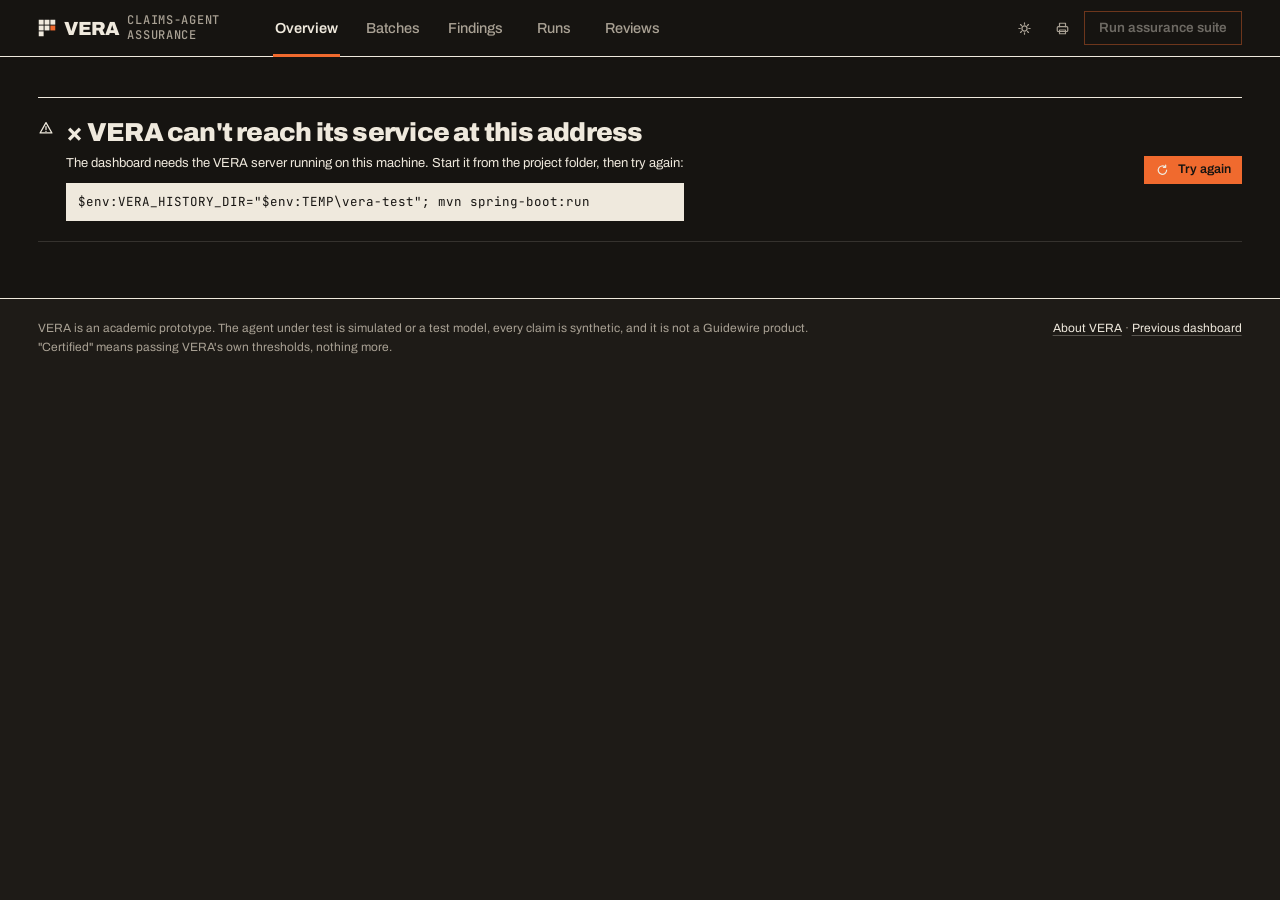
==== commit 775dfe09: "Round 2 tier A: breathing room, one cell design, larger Runs charts with crosshair, dark default, fo" ====
--- a/src/main/resources/static/dashboard.html
+++ b/src/main/resources/static/dashboard.html
@@ -5,7 +5,7 @@
 <meta name="viewport" content="width=device-width, initial-scale=1">
 <title>VERA dashboard: claims-agent assurance runs</title>
 <meta name="description" content="Run VERA's 36 synthetic claims through the agent-under-test, read the verdict, open the evidence for every failed check, and sign off batches.">
-<meta name="theme-color" content="#f3eee4">
+<meta name="theme-color" content="#161411">
 <link rel="icon" href="data:image/svg+xml,%3Csvg xmlns='http://www.w3.org/2000/svg' viewBox='0 0 32 32'%3E%3Crect width='32' height='32' fill='%23f3eee4'/%3E%3Cg fill='%23171512'%3E%3Crect x='5' y='5' width='7' height='7'/%3E%3Crect x='12.5' y='5' width='7' height='7'/%3E%3Crect x='20' y='5' width='7' height='7'/%3E%3Crect x='5' y='12.5' width='7' height='7'/%3E%3Crect x='12.5' y='12.5' width='7' height='7'/%3E%3Crect x='5' y='20' width='7' height='7'/%3E%3C/g%3E%3Crect x='20' y='12.5' width='7' height='7' fill='%23e2551b'/%3E%3C/svg%3E">
 <link rel="preload" href="assets/fonts/archivo-var-latin.woff2" as="font" type="font/woff2" crossorigin>
 <link rel="preload" href="assets/fonts/jetbrains-mono-latin.woff2" as="font" type="font/woff2" crossorigin>
@@ -15,8 +15,8 @@
 <link rel="stylesheet" href="assets/css/dashboard.css">
 <link rel="stylesheet" href="assets/css/print.css" media="print">
 <script>
-  // Apply the saved theme before first paint so the page never flashes.
-  try { var t = localStorage.getItem('vera-theme'); if (t === 'dark') document.documentElement.setAttribute('data-theme', 'dark'); } catch (e) {}
+  // Dark is the default; a saved 'light' choice wins. Applied before first paint so the page never flashes.
+  try { var t = localStorage.getItem('vera-theme'); if (t !== 'light') document.documentElement.setAttribute('data-theme', 'dark'); } catch (e) {}
 </script>
 </head>
 <body>
@@ -65,7 +65,7 @@
       <ol>
         <li>Start on <b>Overview</b>. Read the sentence, then point at the case lattice: one square per claim.</li>
         <li>Click <b>Run assurance suite</b>. With the mock agent it finishes in seconds; a live model takes 4 to 5 minutes.</li>
-        <li>Click a dark red square. The evidence drawer shows the rule, the values compared and the agent's raw words. Use <b>Next</b> to walk the findings.</li>
+        <li>Click a marked cell. The evidence drawer shows the rule, the values compared and the agent's raw words. Use <b>Next</b> to walk the findings.</li>
         <li>Open <b>Batches</b> and <b>Approve</b> or <b>Reject</b> a waiting batch. Type your name; the chip changes and the decision appears in <b>Reviews</b>.</li>
         <li>Open <b>Runs</b> to show the run-over-run chart and the drift alerts.</li>
       </ol>
--- a/src/main/resources/static/assets/css/tokens.css
+++ b/src/main/resources/static/assets/css/tokens.css
@@ -10,7 +10,12 @@
    Type, all self-hosted under the SIL Open Font License (see ../fonts/OFL-*.txt):
    - Display: Archivo variable at 800-900 weight, tracked tight (the heavy, tight grotesque).
    - UI: Archivo at 400-600, normal width (the quiet grotesque).
-   - Mono: JetBrains Mono, for IDs, amounts and small-caps labels. */
+   - Serif: Instrument Serif Italic, for subheads and pull-quotes only.
+   - Mono: JetBrains Mono, for IDs, amounts and small-caps labels.
+   - Wordmark: Archivo at its widest (125%), weight 900, tracked open: its own treatment.
+
+   Supporting colours (sky, butter) are for section bands, tab accents and illustration only,
+   never for status. Status stays shape-coded. */
 
 @font-face {
   font-family: "Archivo";
@@ -23,6 +28,13 @@
   font-family: "JetBrains Mono";
   src: url("../fonts/jetbrains-mono-latin.woff2") format("woff2");
   font-weight: 100 800;
+  font-display: swap;
+}
+@font-face {
+  font-family: "Instrument Serif";
+  src: url("../fonts/instrument-serif-italic.ttf") format("truetype");
+  font-weight: 400;
+  font-style: italic;
   font-display: swap;
 }
 @font-face { font-family: "Archivo Fallback"; src: local("Arial"); size-adjust: 101%; ascent-override: 88%; descent-override: 21%; line-gap-override: 0%; }
@@ -47,12 +59,21 @@
   --accent-ink: #171512;
   --accent-soft: rgb(226 85 27 / .12);
 
+  /* Two supporting colours: bands, tab accents, illustration. Never status. */
+  --sky: #86aec4;            /* dusty sky blue */
+  --sky-tint: #dfe8e9;       /* sky on cream, for bands */
+  --butter: #f0cf6e;         /* butter yellow */
+  --butter-tint: #f4e3b0;    /* butter on cream, for bands */
+  --peach-tint: #f1d9c6;     /* orange on cream, for bands */
+  --tab: var(--accent);      /* the current dashboard tab's accent */
+
   /* Hatching for "needs review" (drawn in ink, never coloured) */
   --hatch: repeating-linear-gradient(135deg, var(--ink) 0 1.5px, transparent 1.5px 5px);
 
   /* Type */
   --display: "Archivo", "Archivo Fallback", system-ui, "Segoe UI", Arial, sans-serif;
   --sans: "Archivo", "Archivo Fallback", system-ui, "Segoe UI", Arial, sans-serif;
+  --serif: "Instrument Serif", Georgia, "Times New Roman", serif;
   --mono: "JetBrains Mono", "JetBrains Mono Fallback", ui-monospace, Consolas, monospace;
   --display-weight: 860;
   --display-track: -.045em;
@@ -91,5 +112,10 @@
   --accent: #f06a2e;
   --accent-ink: #161411;
   --accent-soft: rgb(240 106 46 / .16);
+  --sky: #8fb6cc;
+  --sky-tint: #1d2427;
+  --butter: #ecc96a;
+  --butter-tint: #29241a;
+  --peach-tint: #2b1d16;
   --scrim: rgb(0 0 0 / .6);
 }
--- a/src/main/resources/static/assets/css/components.css
+++ b/src/main/resources/static/assets/css/components.css
@@ -5,7 +5,7 @@
 .ic { width: 16px; height: 16px; flex: none; }
 .strong { font-weight: 700; }
 .small { font-size: 13px; }
-.label { font: 500 11px/1.3 var(--mono); letter-spacing: .08em; text-transform: uppercase; color: var(--muted); }
+.label { font: 500 12px/1.3 var(--mono); letter-spacing: .08em; text-transform: uppercase; color: var(--muted); }
 
 /* ---------- Buttons ---------- */
 .btn {
@@ -42,7 +42,7 @@
   display: inline-flex; align-items: center; gap: 6px;
   height: 22px; padding: 0 7px 0 5px;
   border: 1px solid var(--ink); border-radius: 0; background: transparent; color: var(--ink);
-  font: 600 10.5px/1 var(--mono); letter-spacing: .07em; text-transform: uppercase; white-space: nowrap;
+  font: 600 12px/1 var(--mono); letter-spacing: .07em; text-transform: uppercase; white-space: nowrap;
 }
 .chip .ic { width: 13px; height: 13px; }
 .chip[data-s="CERTIFIED"] { background: var(--ink); color: var(--paper); }
@@ -52,19 +52,19 @@
 .chip[data-s="BLOCKED"]::before { content: "\00d7"; font: 700 15px/1 var(--sans); margin: -1px 0 0; }
 .chip[data-s="INCOMPLETE"] { border-style: dashed; }
 .chip[data-s="NO_DATA"] { border-color: var(--hair-2); color: var(--muted); }
-.chip-l { height: 26px; padding: 0 9px 0 7px; font-size: 11.5px; }
+.chip-l { height: 26px; padding: 0 9px 0 7px; font-size: 12px; }
 .chip.changed { animation: stamp 700ms var(--ease-out); }
 @keyframes stamp { 0% { transform: scale(1.25); opacity: 0; } 60% { transform: scale(.97); opacity: 1; } 100% { transform: none; } }
 
 /* Severity (not a status) */
-.sev { display: inline-block; padding: 2px 6px; border: 1px solid var(--hair-2); font: 600 10.5px/1.3 var(--mono); letter-spacing: .06em; text-transform: uppercase; color: var(--ink); white-space: nowrap; }
+.sev { display: inline-block; padding: 2px 6px; border: 1px solid var(--hair-2); font: 600 12px/1.3 var(--mono); letter-spacing: .06em; text-transform: uppercase; color: var(--ink); white-space: nowrap; }
 .sev-crit { border-color: var(--ink); background: var(--ink); color: var(--paper); }
 .sev-error { border-style: dashed; color: var(--muted); }
 
 /* ---------- Banners ---------- */
 .banner { font-size: 13px; border-bottom: 1px solid var(--hair); }
 .banner .wrap { padding-top: 7px; padding-bottom: 7px; display: flex; flex-wrap: wrap; gap: 4px 10px; align-items: baseline; }
-.banner strong { font: 600 10.5px/1.6 var(--mono); letter-spacing: .08em; text-transform: uppercase; border: 1px solid var(--ink); padding: 0 6px; }
+.banner strong { font: 600 12px/1.6 var(--mono); letter-spacing: .08em; text-transform: uppercase; border: 1px solid var(--ink); padding: 0 6px; }
 .banner-sim { background: var(--paper-2); color: var(--ink); }
 .banner-fixture { background: var(--paper-2); color: var(--ink); }
 .banner-fixture strong { border-style: dashed; }
@@ -125,12 +125,12 @@
 .tscroll { overflow-x: auto; }
 .dtable { width: 100%; border-collapse: collapse; font-size: 13.5px; }
 .dtable th, .dtable td { text-align: left; padding: 0 10px; height: 34px; border-bottom: 1px solid var(--hair); vertical-align: middle; }
-.dtable thead th { font: 500 10.5px/1.3 var(--mono); letter-spacing: .08em; text-transform: uppercase; color: var(--muted); border-bottom: 1px solid var(--ink); white-space: nowrap; }
+.dtable thead th { font: 500 12px/1.3 var(--mono); letter-spacing: .08em; text-transform: uppercase; color: var(--muted); border-bottom: 1px solid var(--ink); white-space: nowrap; }
 .dtable tr[data-href] { cursor: pointer; }
 .dtable tr[data-href]:hover { background: rgb(var(--ink-rgb) / .04); }
 
 /* ---------- Mini status block (Runs table, landing results) ---------- */
-.mchip { display: inline-grid; place-items: center; min-width: 26px; height: 18px; padding: 0 3px; border: 1px solid var(--ink); font: 600 10px/1 var(--mono); color: var(--ink); background: transparent; }
+.mchip { display: inline-grid; place-items: center; min-width: 26px; height: 18px; padding: 0 3px; border: 1px solid var(--ink); font: 600 12px/1 var(--mono); color: var(--ink); background: transparent; }
 .mchip .ic { display: none; }
 .mchip[data-s="CERTIFIED"] { background: var(--ink); color: var(--paper); }
 .mchip[data-s="NEEDS_HUMAN_REVIEW"] { background: repeating-linear-gradient(135deg, rgb(var(--ink-rgb) / .35) 0 1px, transparent 1px 4px); }
--- a/src/main/resources/static/assets/css/dashboard.css
+++ b/src/main/resources/static/assets/css/dashboard.css
@@ -2,8 +2,8 @@
    ruled numbered lists, hairlines and whitespace, no cards, no shadows, no fills except ink.
    The orange accent marks only the primary action, the active tab and the cell you point at. */
 
-body { font-size: 13.5px; line-height: 1.5; min-height: 100vh; display: flex; flex-direction: column; }
-main { flex: 1; padding-bottom: 40px; }
+body { font-size: 14.5px; line-height: 1.55; min-height: 100vh; display: flex; flex-direction: column; }
+main { padding-bottom: 56px; }
 main:focus { outline: none; }
 .num, .mono { font-family: var(--mono); font-variant-numeric: tabular-nums; }
 a { text-decoration-color: var(--hair-2); }
@@ -11,41 +11,41 @@
 
 /* ---------- Shell ---------- */
 .shell { position: sticky; top: 0; z-index: 40; background: var(--paper); border-bottom: 1px solid var(--ink); }
-.shell-in { max-width: var(--max); margin: 0 auto; padding: 0 var(--side); height: 48px; display: flex; align-items: stretch; gap: 24px; }
+.shell-in { max-width: var(--max); margin: 0 auto; padding: 0 var(--side); height: 56px; display: flex; align-items: stretch; gap: 24px; }
 .wordmark { display: flex; align-items: center; gap: 8px; color: var(--ink); text-decoration: none; flex: none; }
 .wm-mark { width: 18px; height: 18px; color: var(--ink); }
 .wm-mark .wm-hot { fill: var(--accent); }
 .wm-word { font: var(--display-weight) 19px/1 var(--display); letter-spacing: -.04em; }
-.wm-sub { font: 500 10.5px/1.25 var(--mono); color: var(--muted); text-transform: uppercase; letter-spacing: .06em; max-width: 110px; }
+.wm-sub { font: 500 12px/1.25 var(--mono); color: var(--muted); text-transform: uppercase; letter-spacing: .06em; max-width: 110px; }
 .views { display: flex; align-items: stretch; }
-.views a { position: relative; display: inline-flex; align-items: center; gap: 6px; padding: 0 12px; color: var(--muted); text-decoration: none; font: 500 13.5px var(--sans); }
+.views a { position: relative; display: inline-flex; align-items: center; gap: 6px; padding: 0 14px; color: var(--muted); text-decoration: none; font: 500 14.5px var(--sans); }
 .views a:hover { color: var(--ink); }
 .views a[aria-current="page"] { color: var(--ink); font-weight: 600; }
-.views a[aria-current="page"]::after { content: ""; position: absolute; left: 12px; right: 12px; bottom: -1px; height: 2px; background: var(--accent); }
-.views .count:not(:empty) { font: 500 11px/1 var(--mono); color: var(--muted); }
+.views a[aria-current="page"]::after { content: ""; position: absolute; left: 12px; right: 12px; bottom: -1px; height: 3px; background: var(--tab); }
+.views .count:not(:empty) { font: 500 12px/1 var(--mono); color: var(--muted); }
 .views .count.attn:not(:empty) { color: var(--ink); font-weight: 700; }
-.views .count.attn:not(:empty)::before { content: "\25CF "; color: var(--accent); font-size: 8px; vertical-align: 2px; }
+.views .count.attn:not(:empty)::before { content: "\25CF "; color: var(--accent); font-size: 12px; vertical-align: 2px; }
 .shell-actions { margin-left: auto; display: flex; align-items: center; gap: 4px; }
-.agent-chip { font: 500 11px/1 var(--mono); color: var(--muted); padding: 0 10px; white-space: nowrap; }
+.agent-chip { font: 500 12px/1 var(--mono); color: var(--muted); padding: 0 10px; white-space: nowrap; }
 .runbar { height: 2px; background: var(--accent); transform-origin: left; animation: tape 1.2s var(--ease-in-out) infinite; }
 @keyframes tape { 0% { transform: scaleX(0); } 60% { transform: scaleX(1); opacity: 1; } 100% { transform: scaleX(1); opacity: 0; } }
 @media (prefers-reduced-motion: reduce) { .runbar { animation: none; } }
 
 /* ---------- Page header (working views) ---------- */
-.phead { padding: 18px 0 10px; border-bottom: 1px solid var(--ink); display: grid; grid-template-columns: minmax(0, 1fr) auto; gap: 4px 24px; align-items: end; }
-.phead h1 { font: var(--display-weight) 24px/1 var(--display); letter-spacing: -.035em; }
-.phead p { color: var(--muted); font-size: 13px; margin-top: 6px; max-width: 100ch; }
+.phead { padding: 28px 0 18px; border-bottom: 1px solid var(--ink); display: grid; grid-template-columns: minmax(0, 1fr) auto; gap: 4px 24px; align-items: end; }
+.phead h1 { font: var(--display-weight) 30px/1 var(--display); letter-spacing: -.035em; }
+.phead p { color: var(--muted); font-size: 14.5px; margin-top: 8px; max-width: 100ch; }
 .phead .ph-side { display: flex; gap: 8px; align-items: center; }
 .phead .ph-filters { grid-column: 1 / -1; margin-top: 8px; }
 
 /* ---------- Overview: verdict ---------- */
-.verdict { padding: 14px 0 8px; }
+.verdict { padding: 32px 0 20px; }
 .v-line { display: flex; align-items: center; gap: 14px; flex-wrap: wrap; }
-.verdict h1 { font: var(--display-weight) 30px/1.05 var(--display); letter-spacing: -.035em; }
-.v-rest { margin-top: 6px; font-size: 14px; color: var(--ink); max-width: 90ch; }
+.verdict h1 { font: var(--display-weight) 34px/1.05 var(--display); letter-spacing: -.035em; }
+.v-rest { margin-top: 10px; font: italic 400 21px/1.35 var(--serif); color: var(--ink); max-width: 90ch; }
 .verdict .lede { color: var(--muted); font-size: 14px; max-width: 70ch; margin: 8px 0 14px; }
 .tally { display: none; }
-.meta { display: flex; flex-wrap: wrap; gap: 2px 0; margin-top: 4px; }
+.meta { display: flex; flex-wrap: wrap; gap: 4px 0; margin-top: 12px; }
 .meta span { font: 500 12px var(--sans); color: var(--muted); padding-right: 12px; margin-right: 12px; border-right: 1px solid var(--hair); }
 .meta span:last-child { border-right: 0; }
 .meta b { font: 500 12px var(--mono); color: var(--ink); }
@@ -53,11 +53,11 @@
 .drift-line .ic { width: 14px; height: 14px; }
 
 /* ---------- Overview: stats row ---------- */
-.figs { display: grid; grid-template-columns: repeat(5, minmax(0, 1fr)); border-top: 1px solid var(--ink); border-bottom: 1px solid var(--hair); }
-.fig { display: grid; grid-template-columns: auto minmax(0, 1fr); grid-template-rows: auto auto; column-gap: 10px; align-items: baseline; padding: 6px 14px 7px; border-left: 1px solid var(--hair); min-width: 0; }
+.figs { margin-top: 8px; display: grid; grid-template-columns: repeat(5, minmax(0, 1fr)); border-top: 1px solid var(--ink); border-bottom: 1px solid var(--hair); }
+.fig { display: grid; grid-template-columns: auto minmax(0, 1fr); grid-template-rows: auto auto; column-gap: 10px; align-items: baseline; padding: 14px 18px 16px; border-left: 1px solid var(--hair); min-width: 0; }
 .fig:first-child { border-left: 0; padding-left: 0; }
-.fig .l { grid-column: 1 / -1; order: -1; font: 500 10.5px/1.3 var(--mono); letter-spacing: .06em; text-transform: uppercase; color: var(--muted); display: -webkit-box; -webkit-line-clamp: 2; -webkit-box-orient: vertical; overflow: hidden; min-height: 2.6em; }
-.fig .v { font: 600 20px/1.2 var(--mono); letter-spacing: -.02em; white-space: nowrap; margin-top: 3px; }
+.fig .l { grid-column: 1 / -1; order: -1; font: 500 12px/1.3 var(--mono); letter-spacing: .06em; text-transform: uppercase; color: var(--muted); display: -webkit-box; -webkit-line-clamp: 2; -webkit-box-orient: vertical; overflow: hidden; min-height: 2.6em; }
+.fig .v { font: 600 26px/1.2 var(--mono); letter-spacing: -.02em; white-space: nowrap; margin-top: 3px; }
 .fig .v small { font-size: 12px; color: var(--muted); letter-spacing: 0; }
 .fig > .rbar, .fig > .seg-l, .fig > .pend, .fig > .fig-none { align-self: center; margin-top: 3px; }
 .fig > .rbar-scale, .fig .ticks, .fig .segs { display: none; }
@@ -68,49 +68,57 @@
 .seg-l a:hover { color: var(--ink); }
 .seg-l b { font: 600 12px var(--mono); color: var(--ink); }
 .pend { display: flex; flex-wrap: wrap; gap: 4px; }
-.pend-b { font: 600 11px/1 var(--mono); padding: 4px 5px; border: 1px solid var(--ink); color: var(--ink); text-decoration: none; }
+.pend-b { font: 600 12px/1 var(--mono); padding: 4px 5px; border: 1px solid var(--ink); color: var(--ink); text-decoration: none; }
 .pend-b:hover { background: var(--accent); border-color: var(--accent); color: var(--accent-ink); }
 
 /* Pass-rate bar: hairline track, ink fill, two threshold marks. Fixed minimum width so it never collapses. */
 .rbar { position: relative; display: block; height: 6px; min-width: 72px; width: 100%; background: transparent; box-shadow: inset 0 0 0 1px var(--hair-2); }
 .rbar-fill { position: absolute; inset: 0 auto 0 0; width: var(--w); background: var(--ink); }
 .rbar-mark { position: absolute; top: -3px; bottom: -3px; width: 1px; background: var(--ink); }
-.rbar-scale { position: relative; display: block; height: 12px; font: 500 9.5px/12px var(--mono); color: var(--muted); }
+.rbar-scale { position: relative; display: block; height: 12px; font: 500 12px/12px var(--mono); color: var(--muted); }
 .rbar-scale span { position: absolute; transform: translateX(-50%); }
 .enter .rbar-fill { animation: fill 700ms var(--ease-out) both; animation-delay: 120ms; }
 @keyframes fill { from { width: 0; } }
 
 /* ---------- Case lattice: a hairline grid of cells ---------- */
-.lattice { margin-top: 12px; }
-.lattice-h { display: flex; flex-wrap: wrap; align-items: baseline; justify-content: space-between; gap: 2px 16px; padding-bottom: 6px; border-bottom: 1px solid var(--ink); }
-.lattice-h h2, .sec-h h2 { font: 700 14px/1.3 var(--sans); }
-.lattice-h span { font: 500 11px var(--mono); color: var(--muted); }
+.lattice { margin-top: 32px; }
+.lattice-h { display: flex; flex-wrap: wrap; align-items: baseline; justify-content: space-between; gap: 4px 16px; padding-bottom: 10px; border-bottom: 1px solid var(--ink); }
+.lattice-h h2, .sec-h h2 { font: 700 17px/1.3 var(--sans); }
+.lattice-h span { font: 500 12px var(--mono); color: var(--muted); }
 .lrows { display: grid; }
-.lrow { display: grid; grid-template-columns: 34px 170px minmax(0, 1fr) 64px 152px; align-items: center; gap: 12px; height: 28px; border-bottom: 1px solid var(--hair); }
+.lrow { display: grid; grid-template-columns: 40px 190px minmax(0, 1fr) 64px 152px; align-items: center; gap: 16px; height: 44px; border-bottom: 1px solid var(--hair); }
 .lattice.idle .lrow { grid-template-columns: 34px minmax(0, 1fr); }
 .lrow-n { font: 500 12px var(--mono); color: var(--muted); text-decoration: none; }
 .lrow-n:hover { color: var(--ink); }
 .lrow-name { font-size: 13px; white-space: nowrap; overflow: hidden; text-overflow: ellipsis; }
 .lrow-rate { text-align: right; font: 600 13px var(--mono); }
 .lrow .chip { justify-self: start; }
-.lcells { display: flex; flex-wrap: nowrap; }
-.cell { --cs: 19px; position: relative; display: block; width: var(--cs); height: var(--cs); flex: none; box-shadow: inset 0 0 0 1px var(--hair-2); margin-left: -1px; background: transparent; }
-.lcells .cell:first-child { margin-left: 0; }
-.c-passed { background: var(--ink); box-shadow: inset 0 0 0 1px var(--paper); }
+.lcells { display: flex; flex-wrap: nowrap; gap: 4px; }
+/* One cell design: identical squares with an identical 1.5px edge; state is fill and glyph only.
+   passed = solid ink · failed = empty with a thin x · critical = orange with a bold white x
+   not tested = hatched · unknown = dashed edge */
+.cell { --cs: 22px; --edge: rgb(var(--ink-rgb) / .6); position: relative; display: block; width: var(--cs); height: var(--cs); flex: none; background: transparent; box-shadow: inset 0 0 0 1.5px var(--edge); transition: opacity var(--t-base) var(--ease-out); }
+.c-passed { background: var(--ink); --edge: var(--ink); }
 .c-failed::before, .c-failed::after, .c-critical::before, .c-critical::after { content: ""; position: absolute; left: 50%; top: 50%; width: 62%; height: 1.5px; background: var(--ink); transform: translate(-50%, -50%) rotate(45deg); }
 .c-failed::after, .c-critical::after { transform: translate(-50%, -50%) rotate(-45deg); }
-.c-failed { box-shadow: inset 0 0 0 1px var(--ink); }
-.c-critical { box-shadow: inset 0 0 0 2px var(--ink); }
-.c-critical::before, .c-critical::after { height: 2.5px; width: 70%; }
-.c-error { box-shadow: none; outline: 1px dashed var(--ink); outline-offset: -2px; }
-.c-unknown::after { content: "?"; position: absolute; inset: 0; display: grid; place-items: center; font: 500 calc(var(--cs) * .55)/1 var(--mono); color: var(--muted); }
-.c-idle { box-shadow: inset 0 0 0 1px var(--hair-2); }
+.c-critical { background: var(--accent); --edge: var(--accent); }
+.c-critical::before, .c-critical::after { height: 3px; width: 66%; background: #fff; }
+.c-error { background: repeating-linear-gradient(135deg, rgb(var(--ink-rgb) / .75) 0 1.5px, transparent 1.5px 5px); }
+.c-unknown { box-shadow: none; outline: 1.5px dashed var(--edge); outline-offset: -1.5px; }
+.c-idle { --edge: var(--hair-2); }
 a.cell { cursor: pointer; }
-a.cell:hover, a.cell:focus-visible, .cell.hl { outline: 2px solid var(--accent); outline-offset: 0; z-index: 2; }
-a.cell:hover { background: var(--accent-soft); }
-.legend { display: flex; flex-wrap: wrap; gap: 4px 18px; padding: 5px 0; font: 500 11.5px var(--sans); color: var(--muted); }
+a.cell:hover, a.cell:focus-visible, .cell.hl { outline: 2px solid var(--accent); outline-offset: 2px; z-index: 2; }
+.c-critical.hl, a.c-critical:hover, a.c-critical:focus-visible { outline-color: var(--ink); }
+/* Legend hover dims every other state */
+body[data-dim] .lcells .cell, body[data-dim] .mini .cell { opacity: .16; }
+body[data-dim="passed"] .c-passed, body[data-dim="failed"] .c-failed, body[data-dim="critical"] .c-critical, body[data-dim="error"] .c-error, body[data-dim="unknown"] .c-unknown { opacity: 1 !important; }
+.legend span[data-k] { cursor: default; padding: 2px 4px; }
+.legend span[data-k]:hover { background: rgb(var(--ink-rgb) / .07); }
+.lrow.hot { background: var(--accent-soft); }
+.lrow.hot .lrow-n { color: var(--ink); }
+.legend { display: flex; flex-wrap: wrap; gap: 6px 22px; padding: 12px 0; font: 500 12px var(--sans); color: var(--muted); }
 .legend span { display: inline-flex; align-items: center; gap: 6px; }
-.legend .cell { --cs: 12px; margin: 0; }
+.legend .cell { --cs: 16px; }
 .lattice.enter .lcells .cell { animation: cellIn 360ms var(--ease-out) both; animation-delay: calc(var(--i, 0) * 10ms + 60ms); }
 @keyframes cellIn { from { opacity: 0; } }
 .lrow.changed { animation: rowHl 1.6s var(--ease-out); }
@@ -119,12 +127,9 @@
 .is-running .lattice .lrows::after { content: ""; position: absolute; top: 0; bottom: 0; left: 0; width: 2px; background: var(--accent); animation: sweep 1.4s linear infinite; }
 @keyframes sweep { to { left: calc(100% - 2px); } }
 @media (prefers-reduced-motion: reduce) { .is-running .lattice .lrows::after, .lattice.enter .lcells .cell { animation: none; } }
-.mini { display: inline-flex; flex-wrap: nowrap; vertical-align: middle; }
-.mini .cell { --cs: 10px; }
-.mini .cell:first-child { margin-left: 0; }
-.mini .c-failed::before, .mini .c-failed::after { height: 1px; }
-.mini .c-critical::before, .mini .c-critical::after { height: 1.5px; }
-.mini .c-unknown::after { font-size: 7px; }
+.mini { display: inline-flex; flex-wrap: nowrap; gap: 3px; vertical-align: middle; }
+.mini .cell { --cs: 16px; }
+.mini .c-critical::before, .mini .c-critical::after { height: 2.5px; }
 
 /* Callout: the dark inspector popover */
 .cell-tip { position: fixed; z-index: 70; width: 300px; padding: 10px 12px; background: #171512; color: #efe9dd; font-size: 12.5px; line-height: 1.4; pointer-events: none; }
@@ -133,26 +138,26 @@
 .cell-tip p + p { margin-top: 6px; }
 .ct-h { display: flex; align-items: baseline; gap: 8px; }
 .ct-h b { font: 600 13px var(--mono); }
-.ct-h span { font: 500 11px var(--mono); color: #a9a194; }
-.ct-h i { margin-left: auto; font: 600 10px var(--mono); letter-spacing: .07em; text-transform: uppercase; font-style: normal; border: 1px solid #efe9dd; padding: 1px 4px; }
+.ct-h span { font: 500 12px var(--mono); color: #a9a194; }
+.ct-h i { margin-left: auto; font: 600 12px var(--mono); letter-spacing: .07em; text-transform: uppercase; font-style: normal; border: 1px solid #efe9dd; padding: 1px 4px; }
 .ct-rule { font-weight: 600; }
-.ct-ev { font: 400 11.5px/1.45 var(--mono); color: #d9d2c4; border-top: 1px solid rgb(239 233 221 / .16); padding-top: 6px; overflow-wrap: anywhere; }
-.ct-ev span { display: block; font-size: 10px; letter-spacing: .07em; text-transform: uppercase; color: #a9a194; margin-bottom: 2px; }
-.ct-foot { font: 500 10.5px var(--mono); color: #f06a2e; }
+.ct-ev { font: 400 12px/1.45 var(--mono); color: #d9d2c4; border-top: 1px solid rgb(239 233 221 / .16); padding-top: 6px; overflow-wrap: anywhere; }
+.ct-ev span { display: block; font-size: 12px; letter-spacing: .07em; text-transform: uppercase; color: #a9a194; margin-bottom: 2px; }
+.ct-foot { font: 500 12px var(--mono); color: #f06a2e; }
 
 /* ---------- Sections ---------- */
-.sec { margin-top: 12px; }
-.sec-h { display: flex; flex-wrap: wrap; align-items: baseline; gap: 2px 16px; border-bottom: 1px solid var(--ink); padding-bottom: 6px; }
+.sec { margin-top: 32px; }
+.sec-h { display: flex; flex-wrap: wrap; align-items: baseline; gap: 4px 16px; border-bottom: 1px solid var(--ink); padding-bottom: 10px; }
 .sec-h p { color: var(--muted); font-size: 12.5px; }
 
 /* Waiting for your decision: a ruled numbered list */
 .dec-list { list-style: none; margin: 0; padding: 0; }
-.dec-row { display: grid; grid-template-columns: 34px minmax(180px, 1.4fr) minmax(96px, 1fr) 56px 150px auto; align-items: center; gap: 14px; min-height: 34px; padding: 2px 0; border-bottom: 1px solid var(--hair); }
+.dec-row { display: grid; grid-template-columns: 34px minmax(180px, 1.4fr) minmax(96px, 1fr) 56px 150px auto; align-items: center; gap: 16px; min-height: 48px; padding: 4px 0; border-bottom: 1px solid var(--hair); }
 .dec-row:focus { outline: 2px solid var(--accent); outline-offset: -2px; }
 .dec-n { font: 500 12px var(--mono); color: var(--muted); }
 .dec-name { display: flex; align-items: baseline; gap: 10px; min-width: 0; }
 .dec-name b { font: 600 13.5px var(--sans); white-space: nowrap; }
-.dec-name span { font: 500 11.5px var(--mono); color: var(--muted); white-space: nowrap; overflow: hidden; text-overflow: ellipsis; }
+.dec-name span { font: 500 12px var(--mono); color: var(--muted); white-space: nowrap; overflow: hidden; text-overflow: ellipsis; }
 .dec-bar { display: block; min-width: 96px; }
 .dec-bar .rbar-scale { display: none; }
 .dec-rate { font: 600 13px var(--mono); text-align: right; }
@@ -160,7 +165,7 @@
 .decide { display: inline-flex; gap: 6px; justify-self: end; }
 
 /* Drift */
-.drift { margin-top: 18px; display: grid; grid-template-columns: auto minmax(0, 1fr) auto; gap: 4px 12px; align-items: start; padding: 10px 0; border-top: 1px solid var(--ink); border-bottom: 1px solid var(--hair); scroll-margin-top: 80px; }
+.drift { margin-top: 32px; display: grid; grid-template-columns: auto minmax(0, 1fr) auto; gap: 4px 12px; align-items: start; padding: 10px 0; border-top: 1px solid var(--ink); border-bottom: 1px solid var(--hair); scroll-margin-top: 80px; }
 .drift:focus { outline: 2px solid var(--accent); outline-offset: 2px; }
 .drift > .ic { color: var(--accent); width: 16px; height: 16px; margin-top: 2px; }
 .drift h2 { font: 700 14px/1.35 var(--sans); }
@@ -197,8 +202,8 @@
 
 /* ---------- Ruled tables ---------- */
 .ltable, .ftable { width: 100%; border-collapse: collapse; font-size: 13.5px; }
-.ltable thead th, .ftable thead th { text-align: left; font: 500 10.5px/1.3 var(--mono); letter-spacing: .07em; text-transform: uppercase; color: var(--muted); padding: 8px 10px 6px; border-bottom: 1px solid var(--ink); white-space: nowrap; }
-.ltable td, .ltable tbody th, .ftable td { padding: 0 10px; height: 34px; border-bottom: 1px solid var(--hair); vertical-align: middle; text-align: left; font-weight: 400; }
+.ltable thead th, .ftable thead th { text-align: left; font: 500 12px/1.3 var(--mono); letter-spacing: .07em; text-transform: uppercase; color: var(--muted); padding: 8px 10px 6px; border-bottom: 1px solid var(--ink); white-space: nowrap; }
+.ltable td, .ltable tbody th, .ftable td { padding: 0 12px; height: 46px; border-bottom: 1px solid var(--hair); vertical-align: middle; text-align: left; font-weight: 400; }
 .ltable td:first-child, .ltable thead th:first-child { padding-left: 0; }
 .ltable td.n, .ltable th.n { text-align: right; font-family: var(--mono); font-variant-numeric: tabular-nums; }
 tr[data-href] { cursor: pointer; }
@@ -207,18 +212,18 @@
 .ltable .fno { font: 500 12px var(--mono); color: var(--muted); }
 
 /* Batches register */
-.breg td, .breg tbody th { padding-top: 7px; padding-bottom: 7px; }
+.breg td, .breg tbody th { padding-top: 10px; padding-bottom: 10px; }
 .breg .b-no { font: 500 12px var(--mono); color: var(--muted); width: 34px; }
 .breg .b-name { min-width: 190px; }
 .breg .b-name b { display: block; font: 600 13.5px var(--sans); white-space: nowrap; }
 .breg .b-name span { display: block; font-size: 12px; color: var(--muted); max-width: 34ch; }
 .breg .lcells { width: max-content; }
-.breg .cell { --cs: 15px; }
+.breg .cell { --cs: 22px; }
 .breg .b-rate { width: 132px; }
 .breg .b-rate .v { font: 600 13px var(--mono); }
 .breg .b-rate .rbar { margin-top: 5px; }
 .breg .b-rate .rbar-scale { display: none; }
-.breg .b-status .auto { display: block; margin-top: 4px; font-size: 11.5px; color: var(--muted); white-space: nowrap; }
+.breg .b-status .auto { display: block; margin-top: 4px; font-size: 12px; color: var(--muted); white-space: nowrap; }
 .breg .why { display: flex; gap: 6px; align-items: flex-start; margin-top: 4px; font-size: 12px; font-weight: 500; max-width: 46ch; }
 .breg .why .ic { width: 13px; height: 13px; margin-top: 2px; }
 .breg tr.focus td, .breg tr.focus th { background: var(--accent-soft); }
@@ -232,40 +237,57 @@
 /* Findings filters */
 .filters { display: flex; flex-wrap: wrap; gap: 8px 22px; }
 .fgroup { display: inline-flex; align-items: center; flex-wrap: wrap; gap: 2px; }
-.fgroup-l { font: 500 10.5px var(--mono); letter-spacing: .07em; text-transform: uppercase; color: var(--muted); margin-right: 6px; }
+.fgroup-l { font: 500 12px var(--mono); letter-spacing: .07em; text-transform: uppercase; color: var(--muted); margin-right: 6px; }
 .fbtn { display: inline-flex; align-items: center; gap: 5px; height: 26px; padding: 0 8px; border: 1px solid transparent; background: transparent; color: var(--muted); font: 500 12.5px var(--sans); }
 .fbtn:hover { color: var(--ink); border-color: var(--hair-2); }
-.fbtn .num { font-size: 11px; color: var(--muted); }
+.fbtn .num { font-size: 12px; color: var(--muted); }
 .fbtn[aria-pressed="true"] { color: var(--ink); border-color: var(--ink); font-weight: 600; }
 .fbtn .ic { width: 12px; height: 12px; }
-.fcount { font: 500 11.5px var(--mono); color: var(--muted); }
+.fcount { font: 500 12px var(--mono); color: var(--muted); }
 
 /* ---------- Runs ---------- */
-.rc { display: grid; grid-template-columns: repeat(5, minmax(0, 1fr)); border-bottom: 1px solid var(--hair); }
-.rc-panel { margin: 0; padding: 8px 12px 4px; border-left: 1px solid var(--hair); }
-.rc-panel:first-child { border-left: 0; padding-left: 0; }
-.rc-panel figcaption { font: 500 11.5px var(--sans); color: var(--muted); margin-bottom: 2px; }
-.rc-panel figcaption b { color: var(--ink); font-family: var(--mono); font-weight: 500; }
-.rc-panel svg { width: 100%; height: auto; display: block; }
-.band-c { fill: rgb(var(--ink-rgb) / .07); } .band-r { fill: rgb(var(--ink-rgb) / .03); } .band-b { fill: transparent; }
-.ln { fill: none; stroke: var(--ink); stroke-width: 1.5; }
-.pt { fill: var(--paper); stroke: var(--ink); stroke-width: 1.5; }
+.rc { display: grid; grid-template-columns: repeat(3, minmax(0, 1fr)); border-bottom: 1px solid var(--hair); }
+.rc-panel { margin: 0; padding: 16px 20px 10px; border-left: 1px solid var(--hair); border-top: 1px solid var(--hair); }
+.rc-panel:nth-child(3n+1) { border-left: 0; padding-left: 0; }
+.rc-panel:nth-child(-n+3) { border-top: 0; }
+.rc-panel figcaption { font: 500 13px var(--sans); color: var(--muted); margin-bottom: 6px; }
+.rc-panel figcaption b { color: var(--ink); font-family: var(--mono); font-weight: 600; }
+.rc-panel svg { width: 100%; height: auto; display: block; overflow: visible; }
+.band-c { fill: rgb(var(--ink-rgb) / .08); } .band-r { fill: rgb(var(--ink-rgb) / .035); } .band-b { fill: transparent; }
+.axis { stroke: var(--hair-2); stroke-width: 1; }
+.xh { stroke: var(--accent); stroke-width: 1; stroke-dasharray: 3 3; }
+.ln { fill: none; stroke: var(--ink); stroke-width: 1.75; }
+.pt { fill: var(--paper); stroke: var(--ink); stroke-width: 1.75; cursor: pointer; }
 .pt[data-s="CERTIFIED"] { fill: var(--ink); }
 .pt[data-s="BLOCKED"] { stroke-dasharray: 2 2; }
-.tx, .ty { font: 500 9.5px var(--mono); fill: var(--muted); }
-.rc-key { display: flex; flex-wrap: wrap; align-items: center; gap: 4px 10px; font-size: 11.5px; color: var(--muted); padding: 6px 0; }
-.rc-key .k { width: 12px; height: 8px; display: inline-block; box-shadow: inset 0 0 0 1px var(--hair-2); }
-.k-c { background: rgb(var(--ink-rgb) / .14); } .k-r { background: rgb(var(--ink-rgb) / .05); }
+.pt:hover, .pt:focus-visible, .pt.on { r: 7px; stroke: var(--accent); outline: none; }
+.tx, .ty { font: 500 12px var(--mono); fill: var(--muted); }
+.rc-key { display: flex; flex-wrap: wrap; align-items: center; gap: 6px 12px; font-size: 13px; color: var(--muted); padding: 10px 0; }
+.rc-key .k { width: 14px; height: 10px; display: inline-block; box-shadow: inset 0 0 0 1px var(--hair-2); }
+.k-c { background: rgb(var(--ink-rgb) / .16); } .k-r { background: rgb(var(--ink-rgb) / .06); }
+.runs-t tr.hot td { background: var(--accent-soft); }
+/* Run timeline strip */
+.timeline { display: flex; align-items: flex-end; gap: 6px; padding: 18px 0 14px; margin-bottom: 8px; border-bottom: 1px solid var(--hair); overflow-x: auto; }
+.tl-run { display: grid; justify-items: center; gap: 2px; min-width: 56px; padding: 0 4px; color: var(--ink); text-decoration: none; font-size: 12px; }
+.tl-bar { width: 100%; height: 56px; position: relative; box-shadow: inset 0 0 0 1px var(--hair-2); }
+.tl-bar::after { content: ""; position: absolute; left: 0; right: 0; bottom: 0; height: var(--h); background: var(--tab); transform-origin: bottom; animation: grow 700ms var(--ease-out) both; }
+.tl-run:hover .tl-bar, .tl-run.hot .tl-bar { box-shadow: inset 0 0 0 2px var(--ink); }
+.tl-run b { font-size: 13px; }
+.tl-run span.num { color: var(--muted); }
+.tl-drift { font: 600 12px var(--mono); font-style: normal; color: var(--accent); }
+.tl-break { align-self: stretch; writing-mode: vertical-rl; transform: rotate(180deg); font: 500 12px var(--mono); color: var(--muted); border-left: 1px dashed var(--hair-2); padding: 0 6px; }
+@keyframes grow { from { transform: scaleY(0); } }
+@media (prefers-reduced-motion: reduce) { .tl-bar::after { animation: none; } }
 .mchips { display: inline-flex; gap: 2px; }
 .runs-t tr.latest td { background: rgb(var(--ink-rgb) / .03); }
 .runs-t tr.open td { background: var(--accent-soft); }
 .runs-t td:nth-child(2), .runs-t td:nth-child(4), .runs-t td:nth-child(6), .runs-t td:nth-child(8), .log-t td:first-child { white-space: nowrap; }
-.tag-sim, .latest-tag { font: 500 9.5px var(--mono); letter-spacing: .07em; text-transform: uppercase; padding: 1px 4px; border: 1px solid currentColor; margin-left: 4px; }
+.tag-sim, .latest-tag { font: 500 12px var(--mono); letter-spacing: .07em; text-transform: uppercase; padding: 1px 4px; border: 1px solid currentColor; margin-left: 4px; }
 .latest-tag { border-color: var(--accent); }
-.warn-t { font: 500 11.5px var(--mono); color: var(--muted); }
+.warn-t { font: 500 12px var(--mono); color: var(--muted); }
 .dl { font: 600 12.5px var(--mono); }
 .dl.down::before { content: "\2193 "; } .dl.up::before { content: "\2191 "; }
-.drift-badge { display: inline-flex; align-items: center; gap: 4px; font: 600 11.5px var(--mono); border: 1px solid var(--ink); padding: 1px 5px; }
+.drift-badge { display: inline-flex; align-items: center; gap: 4px; font: 600 12px var(--mono); border: 1px solid var(--ink); padding: 1px 5px; }
 .drift-badge .ic { width: 12px; height: 12px; color: var(--accent); }
 .run-detail { margin-top: 18px; border-top: 1px solid var(--ink); }
 .rd-head { display: flex; justify-content: space-between; gap: 16px; align-items: flex-start; padding: 10px 0; border-bottom: 1px solid var(--hair); }
@@ -278,7 +300,7 @@
 .run-detail > .muted { margin: 8px 0 12px; }
 
 /* Reviews */
-.dec-mark { display: inline-flex; align-items: center; gap: 5px; height: 20px; padding: 0 6px; font: 600 10.5px var(--mono); letter-spacing: .07em; text-transform: uppercase; border: 1px solid var(--ink); }
+.dec-mark { display: inline-flex; align-items: center; gap: 5px; height: 20px; padding: 0 6px; font: 600 12px var(--mono); letter-spacing: .07em; text-transform: uppercase; border: 1px solid var(--ink); }
 .dec-mark .ic { width: 12px; height: 12px; }
 .dec-mark.ok { background: var(--ink); color: var(--paper); }
 .dec-mark.no .ic { display: none; }
@@ -299,13 +321,13 @@
 body.drawer-open { overflow: hidden; }
 .dh { display: flex; gap: 12px; align-items: flex-start; justify-content: space-between; padding: 14px 16px 12px; border-bottom: 1px solid var(--hair-2); }
 .dh h2 { font: 700 17px/1.25 var(--sans); margin: 6px 0 8px; }
-.dh-meta { font: 500 11.5px var(--mono); color: var(--muted); }
+.dh-meta { font: 500 12px var(--mono); color: var(--muted); }
 .dh-meta .mono { color: var(--ink); font-weight: 600; font-size: 12.5px; }
 .dh-rule { display: flex; flex-wrap: wrap; gap: 6px 10px; align-items: center; font-size: 12px; color: var(--muted); }
-.dh-rule code { font: 500 11.5px var(--mono); color: var(--ink); }
+.dh-rule code { font: 500 12px var(--mono); color: var(--ink); }
 .db { flex: 1; overflow: auto; padding: 14px 16px; display: grid; gap: 16px; align-content: start; }
-.db h3 { font: 500 10.5px var(--mono); letter-spacing: .08em; text-transform: uppercase; color: var(--muted); margin-bottom: 6px; padding-bottom: 5px; border-bottom: 1px solid var(--hair-2); }
-.db h4 { font: 500 10px var(--mono); letter-spacing: .08em; text-transform: uppercase; color: var(--muted); margin: 10px 0 2px; }
+.db h3 { font: 500 12px var(--mono); letter-spacing: .08em; text-transform: uppercase; color: var(--muted); margin-bottom: 6px; padding-bottom: 5px; border-bottom: 1px solid var(--hair-2); }
+.db h4 { font: 500 12px var(--mono); letter-spacing: .08em; text-transform: uppercase; color: var(--muted); margin: 10px 0 2px; }
 .ev-compare { display: grid; grid-template-columns: 1fr 1fr; gap: 16px; }
 .ev-col { min-width: 0; }
 .ev-rule { font: 600 13.5px/1.4 var(--sans); }
@@ -314,13 +336,13 @@
 .kv dt { color: var(--muted); font: 400 12px var(--mono); }
 .kv dd { margin: 0; font: 600 12.5px var(--mono); }
 .ev-big { font: 600 20px/1.1 var(--mono); margin-bottom: 8px; display: grid; gap: 2px; }
-.ev-big span { font: 500 10px var(--mono); letter-spacing: .08em; text-transform: uppercase; color: var(--muted); }
-.ev-note { font-size: 11.5px; color: var(--muted); margin-bottom: 4px; }
+.ev-big span { font: 500 12px var(--mono); letter-spacing: .08em; text-transform: uppercase; color: var(--muted); }
+.ev-note { font-size: 12px; color: var(--muted); margin-bottom: 4px; }
 .raw { margin: 0; font: 400 12px/1.6 var(--mono); white-space: pre-wrap; overflow-wrap: anywhere; max-height: 320px; overflow: auto; color: var(--ink); }
 .raw-agent { background: #0f0e0c; padding: 10px 12px; border-left: 2px solid var(--accent); }
-.ev-col > .raw:not(.raw-agent), .ev-input .raw { color: var(--muted); font-size: 11.5px; margin-top: 4px; }
+.ev-col > .raw:not(.raw-agent), .ev-input .raw { color: var(--muted); font-size: 12px; margin-top: 4px; }
 .df { display: flex; align-items: center; gap: 6px; padding: 8px 16px; border-top: 1px solid var(--hair-2); }
-.df-pos { margin: 0 6px; font: 500 11.5px var(--mono); color: var(--muted); }
+.df-pos { margin: 0 6px; font: 500 12px var(--mono); color: var(--muted); }
 .df [data-copy] { margin-left: auto; }
 .df a[aria-disabled="true"] { opacity: .35; pointer-events: none; }
 .drawer .btn { border-color: var(--hair-2); }
@@ -330,7 +352,7 @@
 .drawer .sev-crit { background: var(--ink); color: var(--paper); }
 
 /* ---------- Footer ---------- */
-.foot { border-top: 1px solid var(--ink); padding: 10px 0 14px; font-size: 11.5px; color: var(--muted); }
+.foot { flex: 1; background: var(--paper-2); border-top: 1px solid var(--ink); padding: 20px 0 28px; font-size: 12px; color: var(--muted); }
 .foot-in { display: flex; flex-wrap: wrap; gap: 6px 24px; align-items: baseline; justify-content: space-between; }
 .foot-in > p:first-child { max-width: 110ch; }
 .demo-notes { flex-basis: 100%; border-top: 1px dashed var(--hair-2); padding: 8px 0 0; }
@@ -366,7 +388,7 @@
   .stack, .stack tbody, .stack tr, .stack td, .stack tbody th { display: block; }
   .stack tr { display: grid; grid-template-columns: repeat(2, minmax(0, 1fr)); gap: 6px 14px; padding: 10px 0; border-bottom: 1px solid var(--hair-2); }
   .stack td, .stack tbody th { padding: 0 !important; height: auto; border: 0 !important; text-align: left !important; }
-  .stack td[data-l]::before { content: attr(data-l); display: block; font: 500 10px var(--mono); letter-spacing: .07em; text-transform: uppercase; color: var(--muted); margin-bottom: 2px; }
+  .stack td[data-l]::before { content: attr(data-l); display: block; font: 500 12px var(--mono); letter-spacing: .07em; text-transform: uppercase; color: var(--muted); margin-bottom: 2px; }
   .stack td.wide { grid-column: 1 / -1; }
   .breg .b-name span { display: block; }
   .dec-row { grid-template-columns: 28px minmax(0, 1fr) auto; row-gap: 6px; padding: 8px 0; }
@@ -397,3 +419,6 @@
   .empty-state { grid-template-columns: 1fr; }
   .cell-tip { width: min(300px, calc(100vw - 16px)); }
 }
+
+.breg tr.marked .cell { outline: 2px solid var(--accent); outline-offset: 2px; }
+.breg tr.marked td, .breg tr.marked th { background: var(--accent-soft); }
